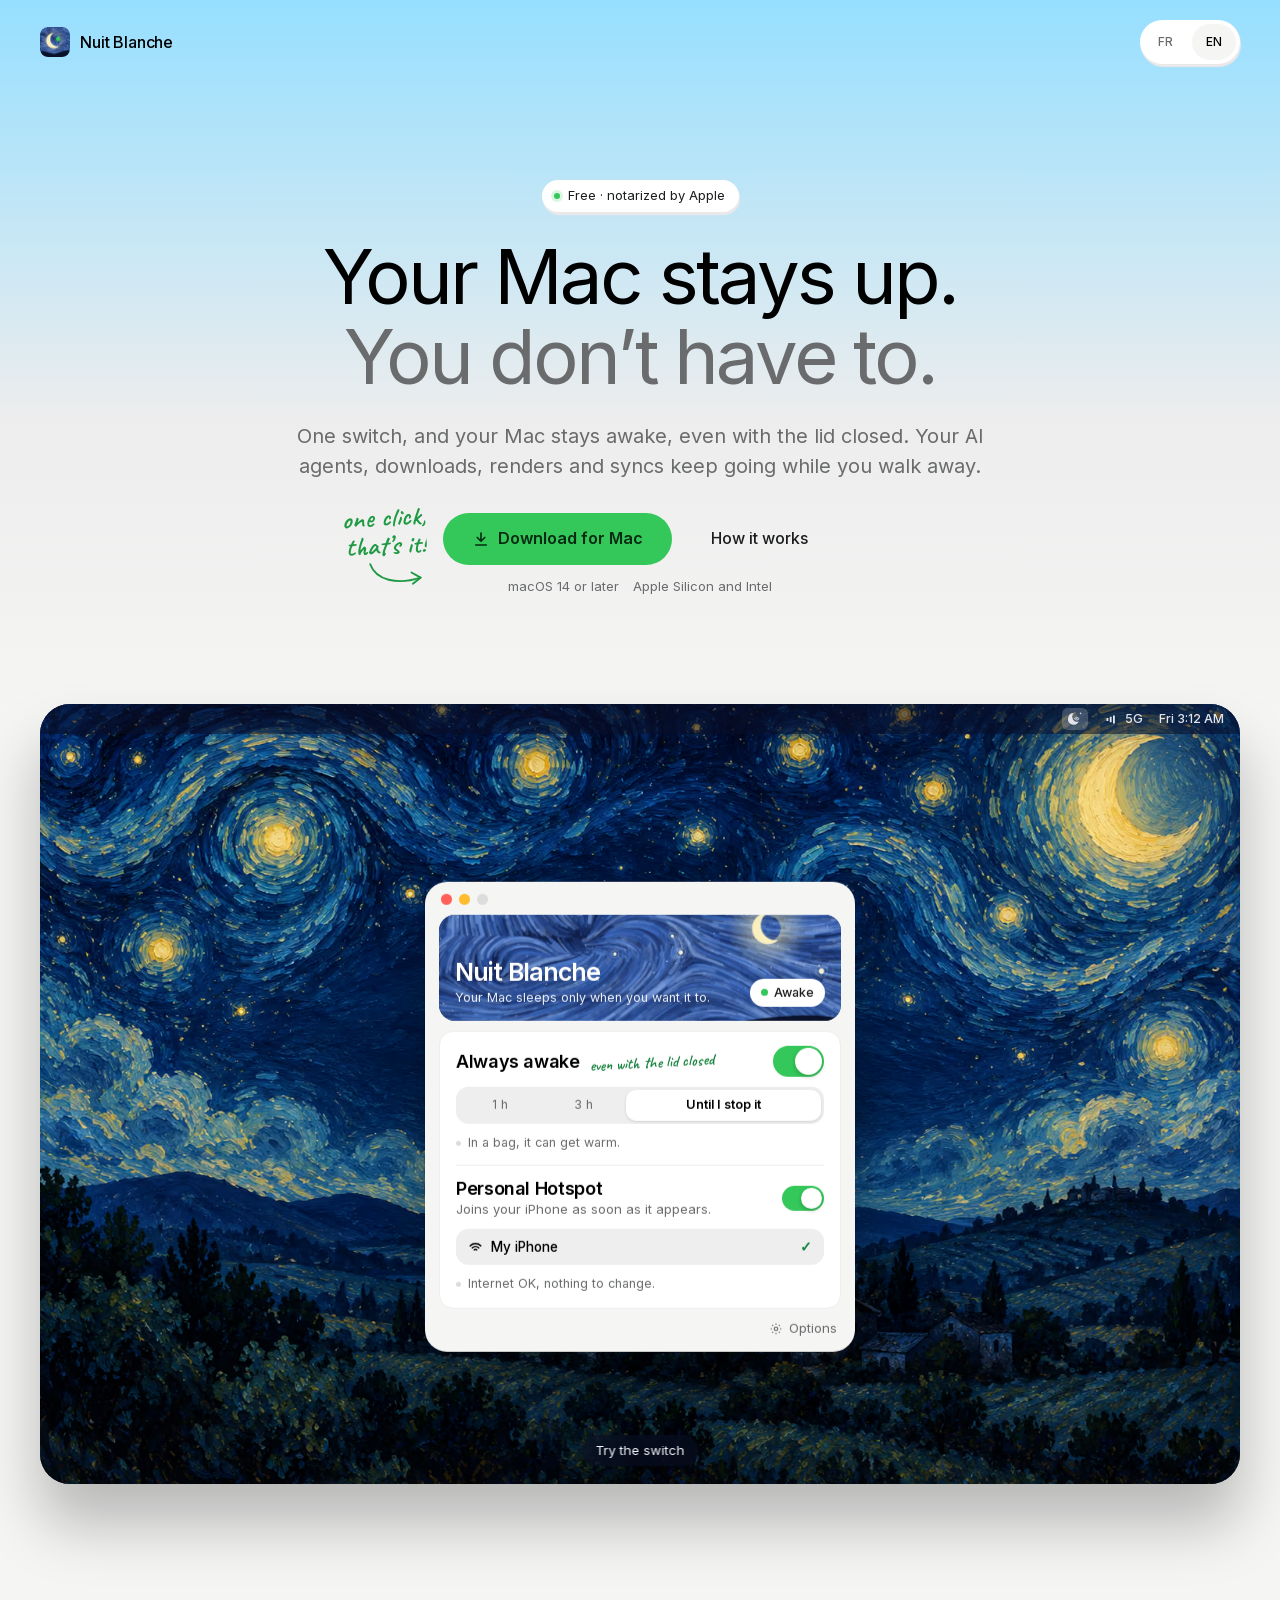
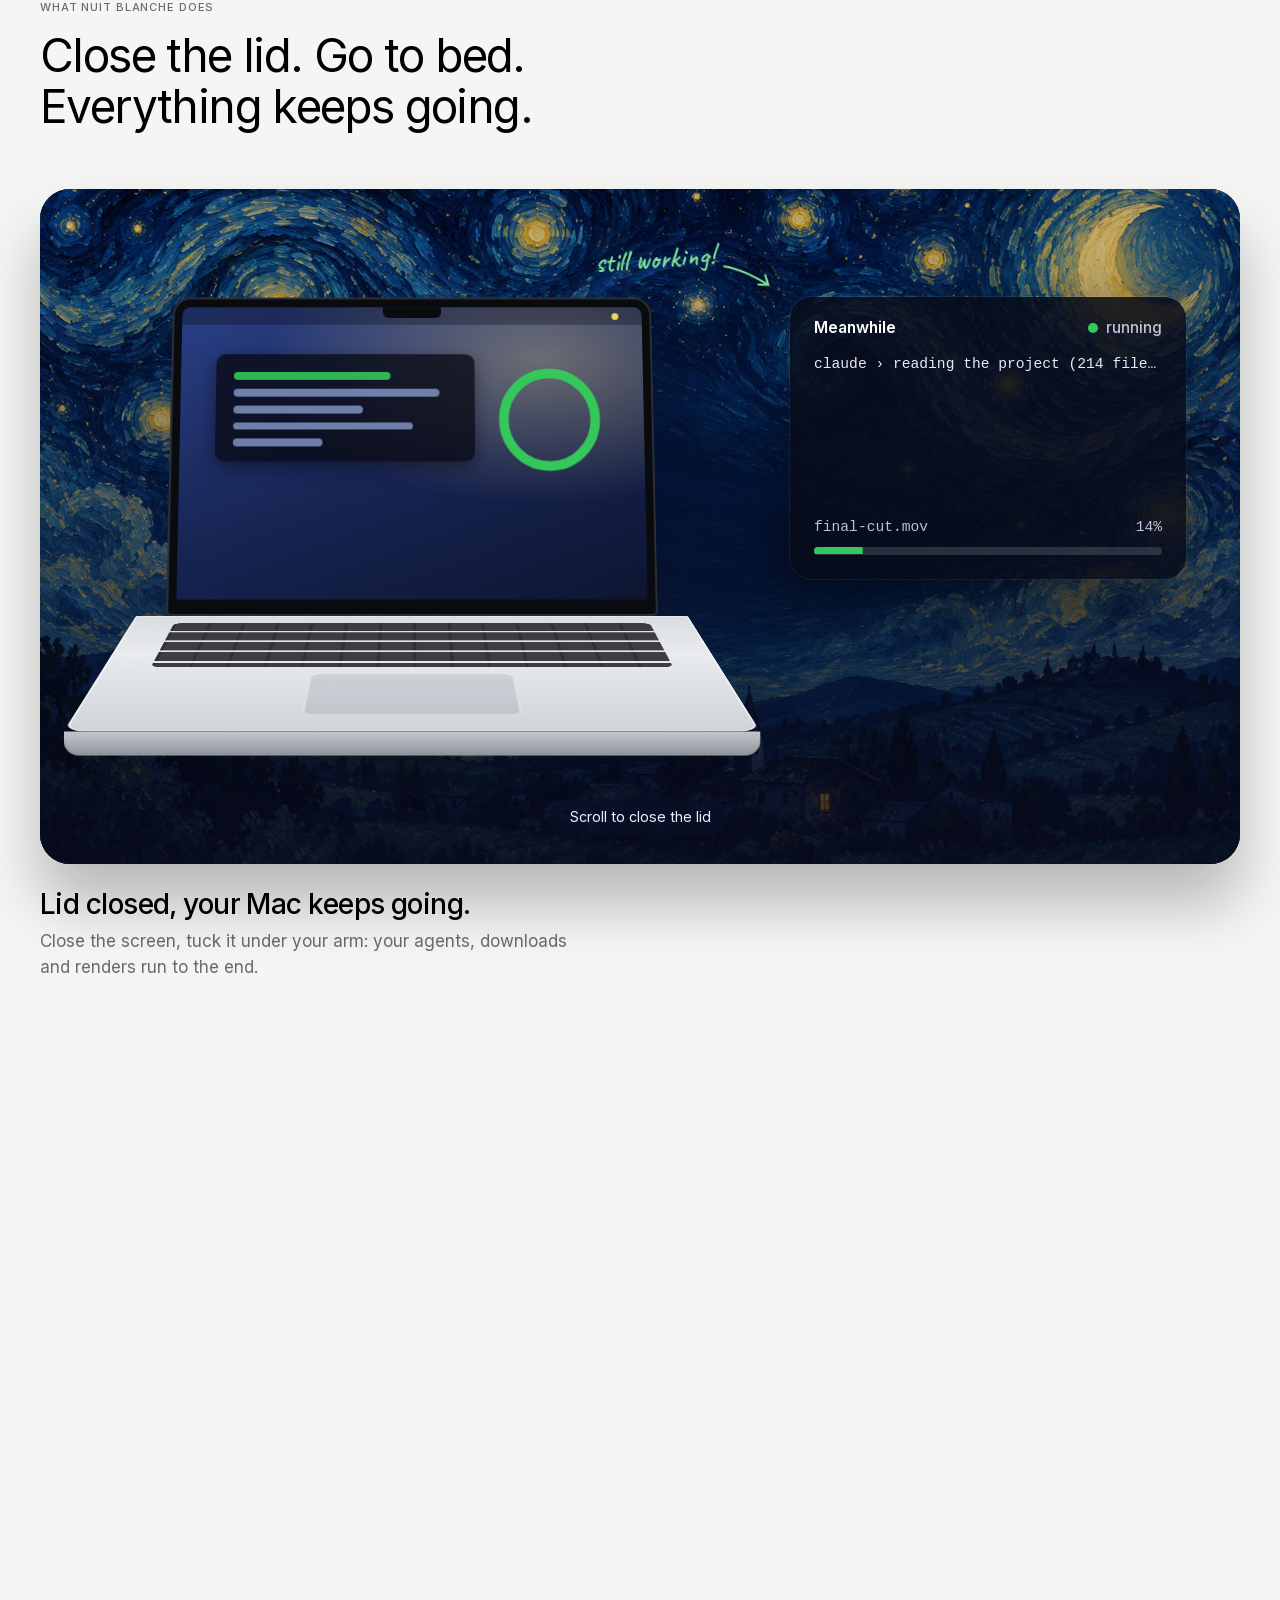
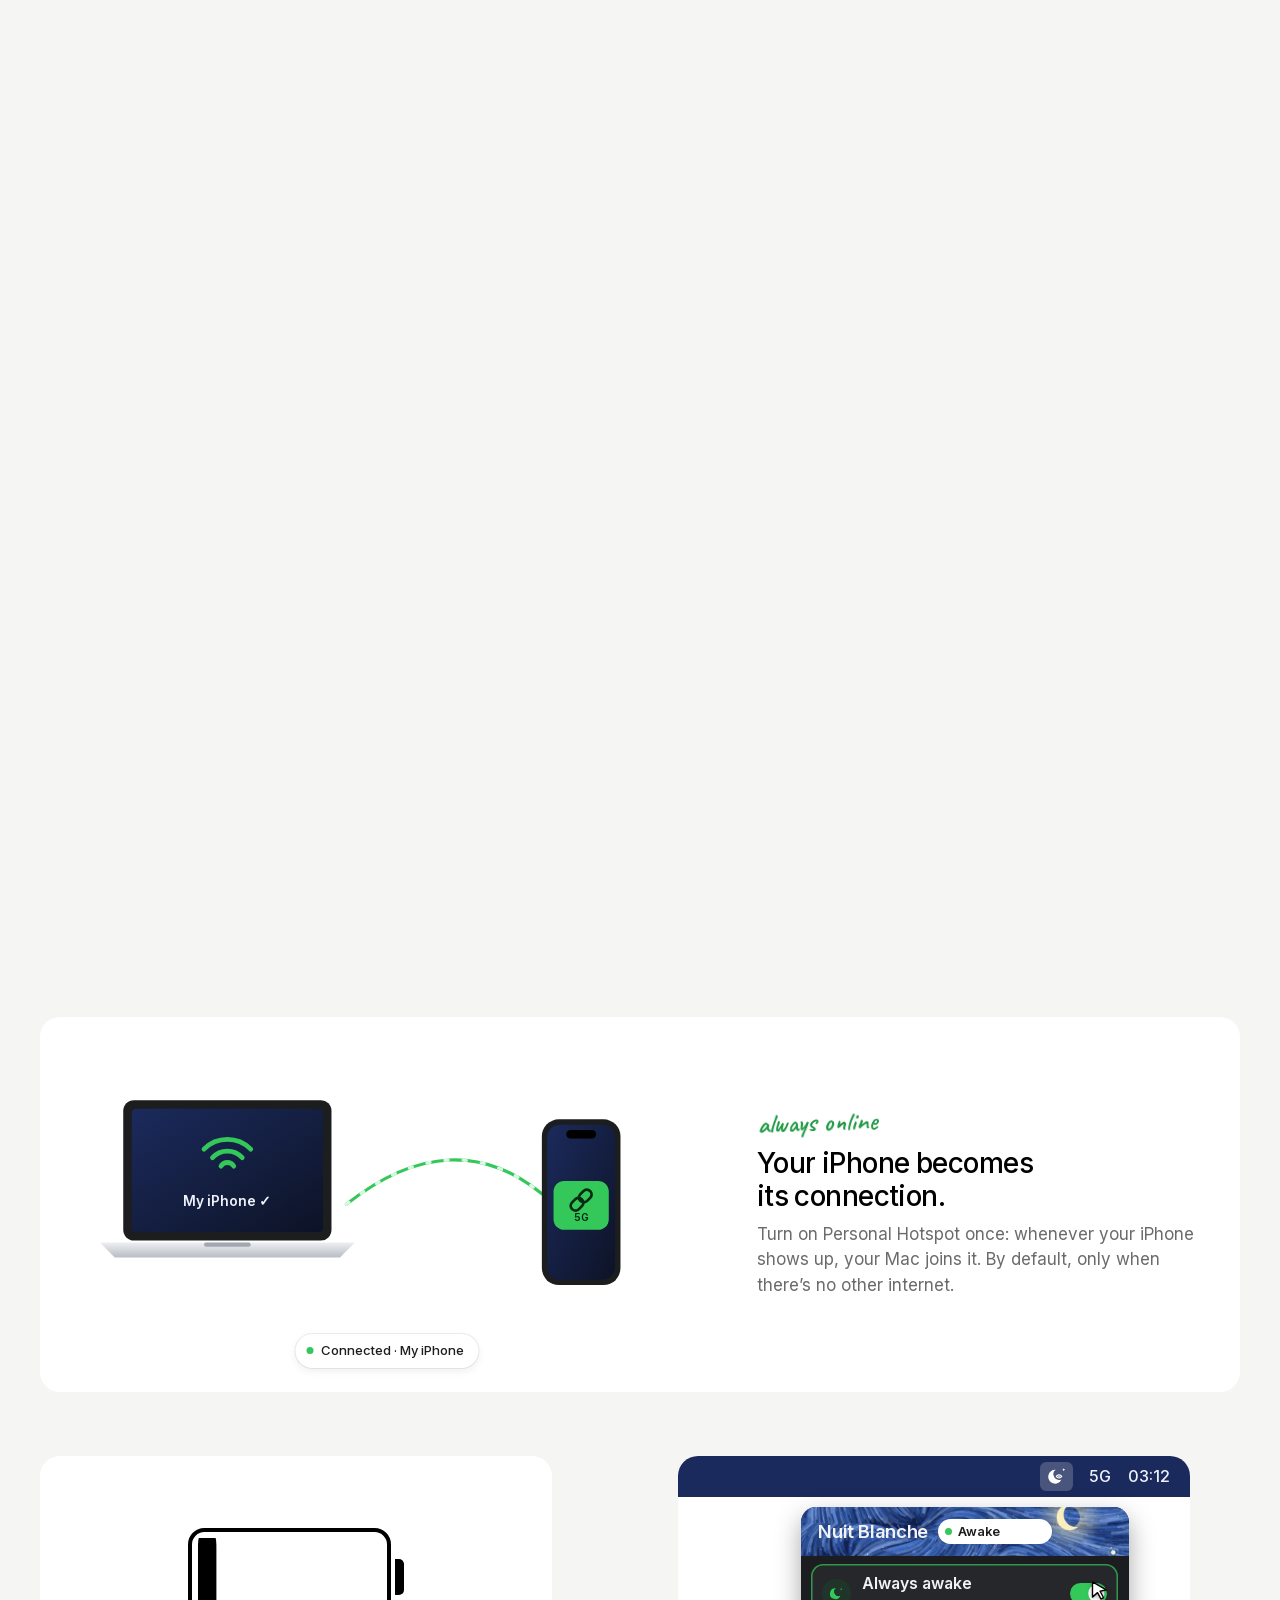
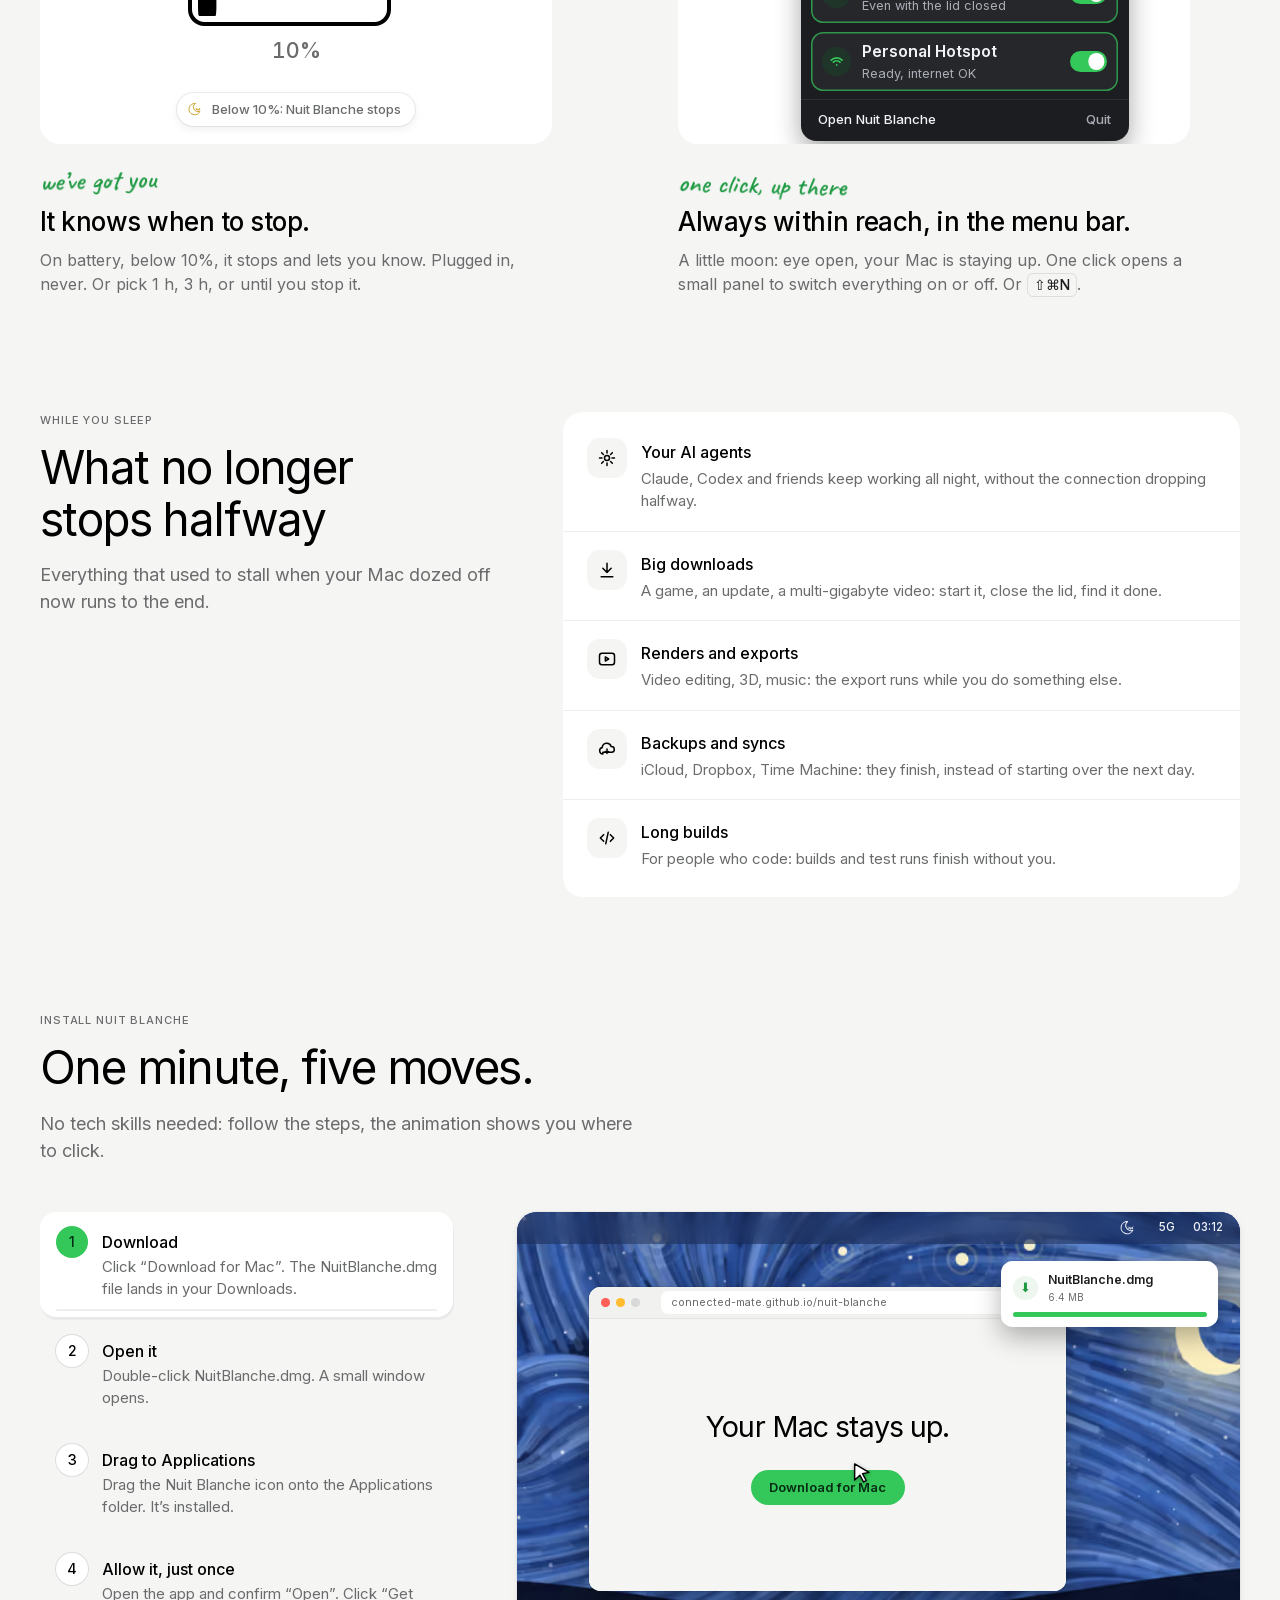
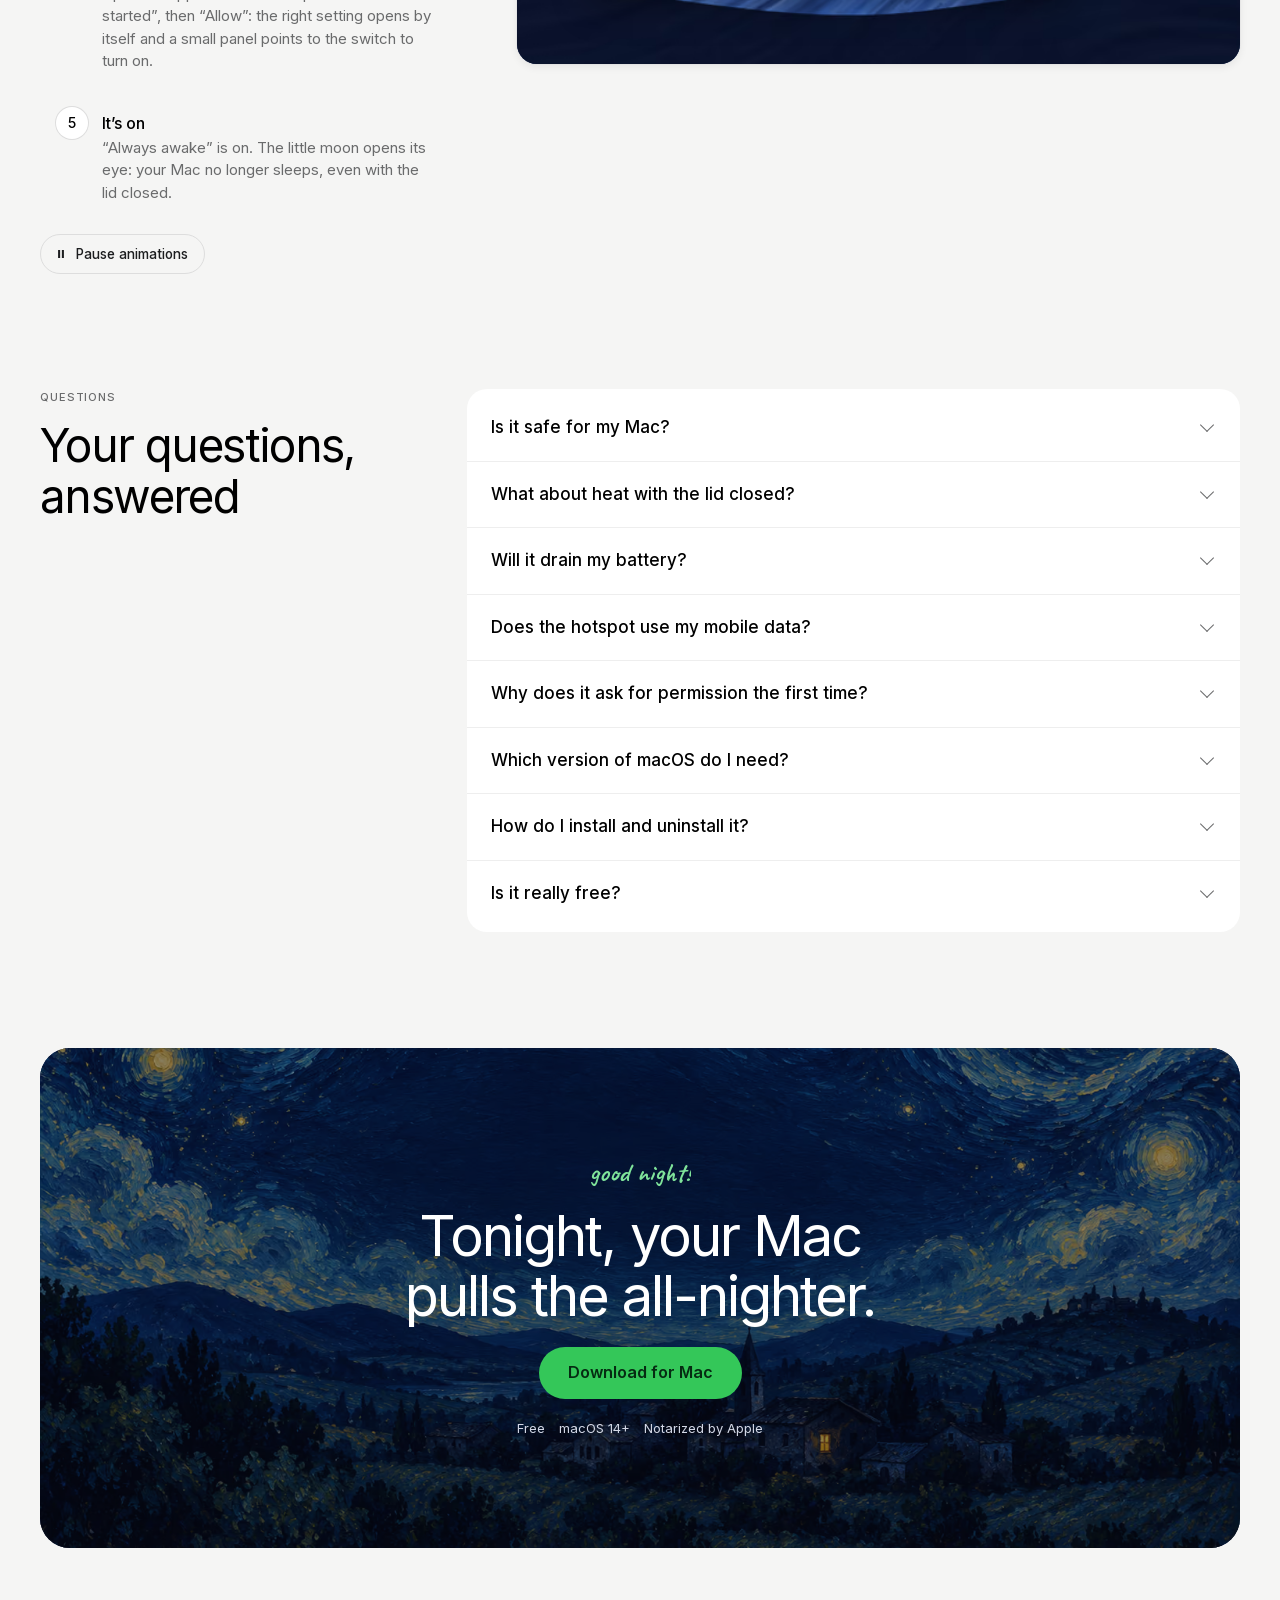
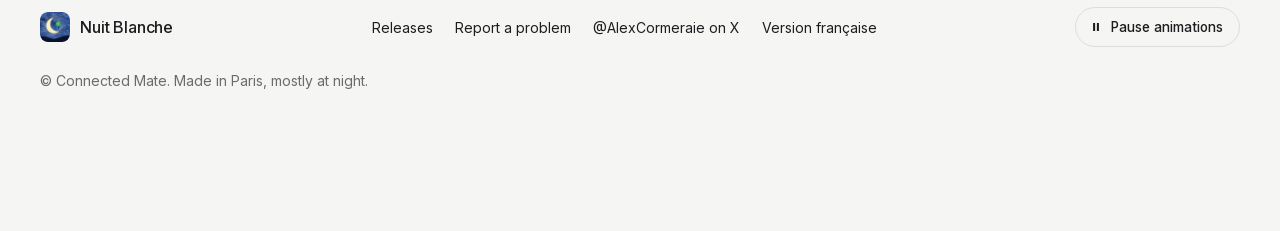
==== docs/index.html @ c46a0898 "site: update from the app repository Co-Authored-By: Patrick Code <patrick-code@tgv-europe.sncf.fr>" ====
<!DOCTYPE html>
<html lang="fr" class="no-js">
<head>
<meta charset="utf-8">
<meta name="viewport" content="width=device-width, initial-scale=1, viewport-fit=cover">
<title>Nuit Blanche — ton Mac ne dort plus, même capot fermé</title>
<meta name="description" content="Nuit Blanche garde ton Mac éveillé d'un seul bouton, même capot fermé. Tes agents IA, téléchargements, rendus et synchros continuent. Et il reste en ligne sur le partage de connexion de ton iPhone. Gratuit, pour Mac.">
<meta name="theme-color" content="#cfeefc" media="(prefers-color-scheme: light)">
<meta name="theme-color" content="#1b2b5e" media="(prefers-color-scheme: dark)">
<meta name="color-scheme" content="light dark">

<link rel="canonical" href="https://connected-mate.github.io/nuit-blanche/">
<link rel="alternate" hreflang="fr" href="https://connected-mate.github.io/nuit-blanche/">
<link rel="alternate" hreflang="en" href="https://connected-mate.github.io/nuit-blanche/en/">
<link rel="alternate" hreflang="x-default" href="https://connected-mate.github.io/nuit-blanche/">
<link rel="icon" href="assets/favicon-32.png" sizes="32x32" type="image/png">
<link rel="icon" href="assets/icon-192.png" sizes="192x192" type="image/png">
<link rel="apple-touch-icon" href="assets/apple-touch-icon.png">
<link rel="manifest" href="site.webmanifest">

<meta property="og:type" content="website">
<meta property="og:site_name" content="Nuit Blanche">
<meta property="og:locale" content="fr_FR">
<meta property="og:locale:alternate" content="en_US">
<meta property="og:url" content="https://connected-mate.github.io/nuit-blanche/">
<meta property="og:title" content="Nuit Blanche — ton Mac ne dort plus, même capot fermé">
<meta property="og:description" content="Un seul bouton : ton Mac reste éveillé et en ligne. Ferme le capot, va dormir, tout continue. Gratuit, pour Mac.">
<meta property="og:image" content="https://connected-mate.github.io/nuit-blanche/assets/og.jpg">
<meta property="og:image:width" content="1200">
<meta property="og:image:height" content="630">
<meta property="og:image:alt" content="Un ciel étoilé peint, et la phrase « Ton Mac ne dort plus. Toi, si. »">
<meta name="twitter:card" content="summary_large_image">
<meta name="twitter:title" content="Nuit Blanche — ton Mac ne dort plus, même capot fermé">
<meta name="twitter:description" content="Un seul bouton : ton Mac reste éveillé et en ligne. Ferme le capot, tout continue. Gratuit, pour Mac.">
<meta name="twitter:image" content="https://connected-mate.github.io/nuit-blanche/assets/og.jpg">

<link rel="preload" href="assets/fonts/inter-latin.woff2" as="font" type="font/woff2" crossorigin>
<link rel="stylesheet" href="style.css">
<script>
document.documentElement.classList.replace('no-js', 'js');
/* Première visite depuis une machine qui n'est pas en français : on propose l'anglais.
   Un choix explicite est mémorisé et l'emporte toujours ensuite. */
try {
  var nbLang = localStorage.getItem('nuitblanche-lang');
  if (!nbLang && !/^fr/i.test(navigator.language || '')) {
    localStorage.setItem('nuitblanche-lang', 'en');
    nbLang = 'en';
  }
  if (nbLang === 'en') location.replace('en/' + location.hash);
} catch (e) {}
</script>
<script type="application/ld+json">
{
  "@context": "https://schema.org",
  "@type": "SoftwareApplication",
  "name": "Nuit Blanche",
  "applicationCategory": "UtilitiesApplication",
  "operatingSystem": "macOS 14 ou plus récent",
  "description": "Garde ton Mac éveillé d'un seul bouton, même capot fermé, et connecté au partage de connexion de ton iPhone.",
  "url": "https://connected-mate.github.io/nuit-blanche/",
  "downloadUrl": "https://github.com/Connected-Mate/nuit-blanche/releases/latest/download/NuitBlanche.dmg",
  "image": "https://connected-mate.github.io/nuit-blanche/assets/og.jpg",
  "inLanguage": ["fr", "en"],
  "isAccessibleForFree": true,
  "offers": { "@type": "Offer", "price": "0", "priceCurrency": "EUR" },
  "publisher": { "@type": "Organization", "name": "Connected Mate" }
}
</script>
</head>
<body>

<a class="skip" href="#contenu">Aller au contenu</a>
<div class="dawn" aria-hidden="true"></div>

<header class="wrap top">
  <a class="mark" href="./" aria-label="Nuit Blanche, accueil">
    <img src="assets/icon-64.png" alt="" width="30" height="30">
    <span>Nuit Blanche</span>
  </a>
  <p class="langs">
    <span aria-current="true">FR</span>
    <a href="en/" data-lang="en" hreflang="en" lang="en" aria-label="English version">EN</a>
  </p>
</header>

<main id="contenu">

<!-- ————————————————————————————— hero -->
<section class="wrap hero" aria-labelledby="titre">
  <p class="badge">Gratuit · notarisée par Apple</p>

  <h1 class="display" id="titre">Ton Mac ne dort plus. <span>Toi, si.</span></h1>

  <p class="lede">Un seul bouton, et ton Mac reste éveillé, même capot fermé. Tes agents IA, tes téléchargements, tes rendus et tes synchros continuent pendant que tu t'en vas.</p>

  <div class="cta__wrap">
    <div class="cta">
      <a class="btn btn--go btn--lg" data-download href="https://github.com/Connected-Mate/nuit-blanche/releases/latest/download/NuitBlanche.dmg">
        <svg viewBox="0 0 24 24" width="18" height="18" fill="none" stroke="currentColor" stroke-width="2.2" stroke-linecap="round" stroke-linejoin="round" aria-hidden="true"><path d="M12 4v11M7 10l5 5 5-5M5 20h14"/></svg>
        <span data-download-label>Télécharger pour Mac</span>
      </a>
      <a class="btn btn--ghost btn--lg" href="#fonctions">Comment ça marche</a>
      <span class="note note--hero" aria-hidden="true">
        un clic,<br>c'est tout&nbsp;!
        <svg viewBox="0 0 80 40" width="64" height="32" fill="none" stroke="currentColor" stroke-width="2.4" stroke-linecap="round" stroke-linejoin="round"><path d="M8 4C14 24 40 32 70 24"/><path d="M59 17l11 7-10 7"/></svg>
      </span>
    </div>
    <p class="fine">
      <span>macOS 14 ou plus récent</span>
      <span>Apple Silicon et Intel</span>
    </p>
    <p class="fine" data-download-note hidden></p>
  </div>

  <!-- maquette de l'app sur un ciel étoilé peint -->
  <div class="stage" id="demo">
    <div class="sky">
      <div class="sky__drift">
        <picture>
          <source type="image/avif" srcset="assets/sky-800.avif 800w, assets/sky-1536.avif 1536w" sizes="(max-width: 1260px) 100vw, 1200px">
          <img src="assets/sky-1536.jpg" srcset="assets/sky-800.jpg 800w, assets/sky-1536.jpg 1536w" sizes="(max-width: 1260px) 100vw, 1200px" width="1536" height="1024" alt="Un ciel de nuit peint, aux étoiles tourbillonnantes, au-dessus d'un village endormi." fetchpriority="high" decoding="async">
        </picture>
        <span class="tw" style="--x:19.5%;--y:17.6%;--d:-0.0s;--s:1.0"></span>
        <span class="tw" style="--x:10.1%;--y:31.3%;--d:-1.7s;--s:1.25"></span>
        <span class="tw" style="--x:41.1%;--y:8%;--d:-3.4s;--s:1.5"></span>
        <span class="tw" style="--x:63.2%;--y:6.3%;--d:-5.1s;--s:1.0"></span>
        <span class="tw" style="--x:74.4%;--y:11.5%;--d:-0.5s;--s:1.25"></span>
        <span class="tw" style="--x:54.9%;--y:17.3%;--d:-2.2s;--s:1.5"></span>
        <span class="tw" style="--x:80.6%;--y:26.9%;--d:-3.9s;--s:1.0"></span>
        <span class="tw" style="--x:93.8%;--y:43.2%;--d:-5.6s;--s:1.25"></span>
        <span class="tw" style="--x:30.9%;--y:24.2%;--d:-1.0s;--s:1.5"></span>
        <span class="tw" style="--x:72.1%;--y:37.4%;--d:-2.7s;--s:1.0"></span>
        <span class="tw" style="--x:16.8%;--y:38.9%;--d:-4.4s;--s:1.25"></span>
        <span class="tw" style="--x:2.6%;--y:7%;--d:-6.1s;--s:1.5"></span>
        <span class="sky__moon"></span>
      </div>
    </div>

    <div class="menubar" aria-hidden="true">
      <span class="menubar__item menubar__moon"><svg class="moon" viewBox="0 0 24 24" width="16" height="16" fill="none" stroke-linecap="round" stroke-linejoin="round"><g class="m-on"><path d="M10.64 3.52A8.5 8.5 0 1 0 17.78 15.42A7 7 0 0 1 10.64 3.52Z" fill="currentColor"/><path d="M11.4 11.6c.9-1.3 2.1-1.9 3.4-1.9s2.5.6 3.4 1.9c-.9 1.3-2.1 1.9-3.4 1.9s-2.5-.6-3.4-1.9Z" stroke="currentColor" stroke-width="1.3"/><circle cx="14.8" cy="11.6" r=".95" fill="currentColor"/><path d="M20.6 1.6l.55 1.3 1.3.55-1.3.55-.55 1.3-.55-1.3-1.3-.55 1.3-.55Z" fill="currentColor"/></g><g class="m-off"><path d="M10.64 3.52A8.5 8.5 0 1 0 17.78 15.42A7 7 0 0 1 10.64 3.52Z" stroke="currentColor" stroke-width="1.4"/><path d="M11.6 11c.9 1.1 2 1.6 3.2 1.6s2.3-.5 3.2-1.6M12.6 12.4l-.5 1.1M14.8 12.8v1.2M17 12.4l.5 1.1" stroke="currentColor" stroke-width="1.3"/></g></svg></span>
      <span class="menubar__item">
        <svg viewBox="0 0 24 24" width="15" height="15" fill="currentColor"><path d="M4 9.5h3v5H4zM9.2 7.5h3v9h-3zM14.4 5.5h3v13h-3z"/></svg>
        5G
      </span>
      <span class="menubar__item menubar__clock">ven. 03:12</span>
    </div>

    <div class="window" role="group" aria-label="Aperçu de la fenêtre Nuit Blanche">
      <div class="window__bar" aria-hidden="true"><i></i><i></i><i></i></div>
      <div class="app-head">
        <picture aria-hidden="true"><source type="image/avif" srcset="assets/banner.avif"><img src="assets/banner.jpg" alt="" width="880" height="373" decoding="async"></picture>
        <p class="app-head__title">Nuit Blanche</p>
        <p class="app-head__sub">Ton Mac ne dort que si tu le veux.</p>
        <p class="app-head__pill" data-pill-on="Éveillé" data-pill-off="Veille normale">Éveillé</p>
      </div>
      <div class="app-card">
        <div class="power">
          <div class="power__text">
            <p class="power__name">Toujours éveillé <span class="power__note" aria-hidden="true">même capot fermé</span></p>
            <p class="power__state sr-only" data-state-on="Ton Mac reste éveillé." data-state-off="Ton Mac s'endort normalement." aria-live="polite">Ton Mac reste éveillé.</p>
          </div>
          <button class="switch" type="button" role="switch" aria-checked="true" aria-label="Toujours éveillé, démonstration" disabled data-power></button>
        </div>
        <p class="seg" aria-hidden="true"><span>1 h</span><span>3 h</span><span class="is-on">Jusqu'à ce que je l'arrête</span></p>
        <p class="hint" aria-hidden="true">Dans un sac, il peut chauffer.</p>
        <div class="app-sep"></div>
        <div class="power">
          <div class="power__text">
            <p class="power__name">Partage de connexion</p>
            <p class="power__state">Rejoint ton iPhone dès qu'il apparaît.</p>
          </div>
          <span class="switch switch--sm" data-on="true" aria-hidden="true"></span><span class="sr-only" data-mini-label>activé</span>
        </div>
        <p class="netpick" aria-hidden="true"><svg viewBox="0 0 24 24" width="15" height="15" fill="none" stroke="currentColor" stroke-width="2.4" stroke-linecap="round"><path d="M3.5 9.5a12 12 0 0 1 17 0M6.8 12.8a7.4 7.4 0 0 1 10.4 0M10 16.1a2.8 2.8 0 0 1 4 0"/></svg>Mon iPhone<span class="netpick__ok">✓</span></p>
        <p class="hint" aria-hidden="true">Internet OK, on ne change rien.</p>
      </div>
      <p class="app-foot" aria-hidden="true"><svg viewBox="0 0 24 24" width="14" height="14" fill="none" stroke="currentColor" stroke-width="2"><circle cx="12" cy="12" r="3"/><path d="M12 2.8v2.4M12 18.8v2.4M2.8 12h2.4M18.8 12h2.4M5.5 5.5l1.7 1.7M16.8 16.8l1.7 1.7M5.5 18.5l1.7-1.7M16.8 7.2l1.7-1.7"/></svg>Options</p>
    </div>

    <p class="stage__hint" aria-hidden="true">Essaie l'interrupteur</p>
  </div>
</section>

<!-- ————————————————————————————— vidéo (s'affiche dès que le fichier existe) -->
<section class="wrap section video" id="video" aria-labelledby="video-titre" hidden data-video="assets/video/promo-fr.mp4">
  <p class="kicker">En 30 secondes</p>
  <h2 class="h2" id="video-titre">Voir Nuit Blanche en action.</h2>
  <div class="video__frame">
    <video controls playsinline preload="none" poster="assets/video/poster-fr.jpg" width="1920" height="1080">
      <source src="assets/video/promo-fr.mp4" type="video/mp4">
      <track kind="captions" src="assets/video/promo-fr.vtt" srclang="fr" label="Français" default>
    </video>
  </div>
</section>

<!-- ————————————————————————————— fonctions -->
<section class="wrap section" id="fonctions" aria-labelledby="fonctions-titre">
  <p class="kicker">Ce que fait Nuit Blanche</p>
  <h2 class="h2" id="fonctions-titre">Ferme le capot. Va dormir. Tout continue.</h2>

  <div class="lid" data-lid>
    <div class="lid__sticky">
      <div class="lid__stage" role="img" aria-label="Un MacBook dont l'écran se referme pendant que son travail continue : une liste de tâches avance et un téléchargement progresse.">
        <picture class="lid__sky" aria-hidden="true"><source type="image/avif" srcset="assets/sky-800.avif 800w, assets/sky-1536.avif 1536w" sizes="(max-width: 1260px) 100vw, 1200px"><img src="assets/sky-1536.jpg" alt="" width="1536" height="1024" loading="lazy" decoding="async"></picture>
        <div class="mbp" aria-hidden="true">
          <div class="mbp__halo"></div>
          <div class="mbp__shadow"></div>
          <div class="mbp__rig">
            <div class="mbp__base">
              <div class="mbp__deck"><span class="mbp__keys"></span><span class="mbp__pad"></span></div>
              <div class="mbp__front"></div>
              <div class="mbp__leak"></div>
            </div>
            <div class="mbp__lid">
              <div class="mbp__screen">
                <span class="mbp__notch"></span>
                <div class="mbp__display">
                  <span class="mbp__menubar"><span class="mbp__dot"></span></span>
                  <span class="mbp__win"><i></i><i></i><i></i><i></i><i></i></span>
                  <span class="mbp__ring"><svg viewBox="0 0 36 36"><circle cx="18" cy="18" r="15.5" pathLength="100"/><circle class="mbp__ring-on" cx="18" cy="18" r="15.5" pathLength="100"/></svg></span>
                </div>
              </div>
              <div class="mbp__back"><span class="mbp__logo"><svg viewBox="0 0 24 24" width="24" height="24" aria-hidden="true"><path d="M10.64 3.52A8.5 8.5 0 1 0 17.78 15.42A7 7 0 0 1 10.64 3.52Z" fill="currentColor"/></svg></span></div>
            </div>
          </div>
        </div>
        <div class="term" aria-hidden="true">
          <p class="term__head"><span>Pendant ce temps</span><span class="term__live"><i></i>en cours</span></p>
          <ol class="term__lines">
              <li style="--i:0">claude › lit le projet (214 fichiers)</li>
              <li style="--i:1">claude › écrit les tests</li>
              <li style="--i:2">claude › 42/42 tests verts ✓</li>
              <li style="--i:3">↓ montage-final.mov</li>
              <li style="--i:4">☁ iCloud · 1 284 photos envoyées</li>
              <li style="--i:5">claude › ouvre la pull request ✓</li>
          </ol>
          <p class="term__dl"><span>montage-final.mov</span><span class="term__pct"></span></p>
          <span class="term__bar"><i></i></span>
        </div>
        <p class="note lid__note lid__note--term" aria-hidden="true">il bosse encore !<svg viewBox="0 0 70 40" width="58" height="34" fill="none" stroke="currentColor" stroke-width="2.4" stroke-linecap="round" stroke-linejoin="round"><path d="M4 8c18 4 34 14 52 26"/><path d="M44 33l12 1-3-12"/></svg></p>
        <p class="note lid__note lid__note--moon" aria-hidden="true">la lune veille</p>
        <p class="lid__hint" aria-hidden="true">Fais défiler pour fermer le capot</p>
      </div>
      <div class="lid__copy">
        <h3>Capot fermé, ton Mac continue.</h3>
        <p>Rabats l'écran, glisse-le sous ton bras : tes agents, téléchargements et rendus vont jusqu'au bout.</p>
      </div>
    </div>
  </div>

  <div class="hsx">
    <div class="hsx__art" aria-hidden="true">
      <svg class="hsx__svg" viewBox="0 0 600 300">
        <defs>
          <linearGradient id="alu" x1="0" y1="0" x2="0" y2="1"><stop offset="0" stop-color="#eceef1"/><stop offset="1" stop-color="#b9bdc4"/></linearGradient>
          <linearGradient id="scr" x1="0" y1="0" x2="1" y2="1"><stop offset="0" stop-color="#1b2a5c"/><stop offset="1" stop-color="#0d1326"/></linearGradient>
        </defs>
        <g class="hsx__waves hsx__waves--mac"><circle cx="150" cy="128" r="40"/><circle cx="150" cy="128" r="40"/><circle cx="150" cy="128" r="40"/></g>
        <g class="hsx__waves hsx__waves--phone"><circle cx="480" cy="150" r="30"/><circle cx="480" cy="150" r="30"/><circle cx="480" cy="150" r="30"/></g>
        <path class="hsx__link" pathLength="100" d="M262 150C330 96 392 96 446 140"/>
        <path class="hsx__flow" pathLength="100" d="M262 150C330 96 392 96 446 140"/>
        <g class="hsx__mac">
          <rect x="52" y="52" width="196" height="132" rx="10" fill="#1c1d1f"/>
          <rect x="60" y="60" width="180" height="116" rx="4" fill="url(#scr)"/>
          <path d="M30 186h240l-14 14H44z" fill="url(#alu)"/>
          <rect x="128" y="186" width="44" height="4" rx="2" fill="#a3a8b0"/>
          <g class="hsx__wifi" transform="translate(150 104)"><path d="M-22-6a31 31 0 0 1 44 0"/><path d="M-14 2a19 19 0 0 1 28 0"/><path d="M-6 10a7 7 0 0 1 12 0"/></g>
          <text class="hsx__label hsx__label--search" x="150" y="152" text-anchor="middle">Recherche…</text>
          <text class="hsx__label hsx__label--ok" x="150" y="152" text-anchor="middle">Mon iPhone ✓</text>
        </g>
        <g class="hsx__phone">
          <rect x="446" y="70" width="74" height="156" rx="16" fill="#1c1d1f"/>
          <rect x="451" y="75" width="64" height="146" rx="12" fill="url(#scr)"/>
          <rect x="469" y="80" width="28" height="8" rx="4" fill="#000"/>
          <rect class="hsx__tile" x="457" y="128" width="52" height="46" rx="10"/>
          <g transform="translate(483 146) rotate(-45)" class="hsx__chain"><rect x="-12" y="-4.5" width="13" height="9" rx="4.5"/><rect x="-1" y="-4.5" width="13" height="9" rx="4.5"/></g>
          <text class="hsx__tile-t" x="483" y="166" text-anchor="middle">5G</text>
        </g>
      </svg>
      <p class="chip hsx__chip"><span class="chip__dot"></span>Connecté · Mon iPhone</p>
    </div>
    <div class="hsx__copy">
      <p class="note" aria-hidden="true">toujours en ligne</p>
      <h3>Ton iPhone devient sa connexion.</h3>
      <p>Active le partage de connexion une fois : dès que ton iPhone apparaît, ton Mac le rejoint. Par défaut, seulement s'il n'a pas d'autre Internet.</p>
    </div>
  </div>

  <div class="feats feats--pair">
    <article class="feat">
      <div class="vig vig--bat" aria-hidden="true">
        <div class="bat"><div class="bat__body"><i class="bat__fill"></i></div><span class="bat__tip"></span><span class="bat__pct"></span></div>
        <p class="chip vig__chip"><span class="chip__moon"><svg class="moon" viewBox="0 0 24 24" width="16" height="16" fill="none" stroke-linecap="round" stroke-linejoin="round"><g class="m-on"><path d="M10.64 3.52A8.5 8.5 0 1 0 17.78 15.42A7 7 0 0 1 10.64 3.52Z" fill="currentColor"/><path d="M11.4 11.6c.9-1.3 2.1-1.9 3.4-1.9s2.5.6 3.4 1.9c-.9 1.3-2.1 1.9-3.4 1.9s-2.5-.6-3.4-1.9Z" stroke="currentColor" stroke-width="1.3"/><circle cx="14.8" cy="11.6" r=".95" fill="currentColor"/><path d="M20.6 1.6l.55 1.3 1.3.55-1.3.55-.55 1.3-.55-1.3-1.3-.55 1.3-.55Z" fill="currentColor"/></g><g class="m-off"><path d="M10.64 3.52A8.5 8.5 0 1 0 17.78 15.42A7 7 0 0 1 10.64 3.52Z" stroke="currentColor" stroke-width="1.4"/><path d="M11.6 11c.9 1.1 2 1.6 3.2 1.6s2.3-.5 3.2-1.6M12.6 12.4l-.5 1.1M14.8 12.8v1.2M17 12.4l.5 1.1" stroke="currentColor" stroke-width="1.3"/></g></svg></span>Sous 10 % : Nuit Blanche s'arrête</p>
      </div>
      <p class="note" aria-hidden="true">on veille sur toi</p>
      <h3>Il sait s'arrêter tout seul.</h3>
      <p>Sur batterie, sous 10 %, il s'arrête et te prévient. Branché, jamais. Ou choisis 1 h, 3 h, ou jusqu'à ce que tu l'arrêtes.</p>
    </article>

    <article class="feat">
      <div class="vig vig--menu" aria-hidden="true">
        <div class="mbar"><span class="mbar__moon"><svg class="moon" viewBox="0 0 24 24" width="16" height="16" fill="none" stroke-linecap="round" stroke-linejoin="round"><g class="m-on"><path d="M10.64 3.52A8.5 8.5 0 1 0 17.78 15.42A7 7 0 0 1 10.64 3.52Z" fill="currentColor"/><path d="M11.4 11.6c.9-1.3 2.1-1.9 3.4-1.9s2.5.6 3.4 1.9c-.9 1.3-2.1 1.9-3.4 1.9s-2.5-.6-3.4-1.9Z" stroke="currentColor" stroke-width="1.3"/><circle cx="14.8" cy="11.6" r=".95" fill="currentColor"/><path d="M20.6 1.6l.55 1.3 1.3.55-1.3.55-.55 1.3-.55-1.3-1.3-.55 1.3-.55Z" fill="currentColor"/></g><g class="m-off"><path d="M10.64 3.52A8.5 8.5 0 1 0 17.78 15.42A7 7 0 0 1 10.64 3.52Z" stroke="currentColor" stroke-width="1.4"/><path d="M11.6 11c.9 1.1 2 1.6 3.2 1.6s2.3-.5 3.2-1.6M12.6 12.4l-.5 1.1M14.8 12.8v1.2M17 12.4l.5 1.1" stroke="currentColor" stroke-width="1.3"/></g></svg></span><span class="mbar__i">5G</span><span class="mbar__i">03:12</span></div>
        <div class="mpanel">
          <div class="mpanel__head"><span class="mpanel__title">Nuit Blanche</span><span class="mpanel__chip"><i></i><b class="mp-on">Éveillé</b><b class="mp-off">Veille normale</b></span></div>
          <div class="mpanel__row mpanel__row--aw"><span class="mpanel__ico"><svg viewBox="0 0 24 24" width="14" height="14"><path d="M10.64 3.52A8.5 8.5 0 1 0 17.78 15.42A7 7 0 0 1 10.64 3.52Z" fill="currentColor"/><path d="M19 3.2l.5 1.2 1.2.5-1.2.5-.5 1.2-.5-1.2-1.2-.5 1.2-.5Z" fill="currentColor"/></svg></span><span class="mpanel__txt"><b>Toujours éveillé</b><small><span class="mp-on">Même capot fermé</span><span class="mp-off">Veille normale</span></small></span><span class="mpanel__sw"></span></div>
          <div class="mpanel__row mpanel__row--hs is-on"><span class="mpanel__ico"><svg viewBox="0 0 24 24" width="14" height="14" fill="none" stroke="currentColor" stroke-width="2.6" stroke-linecap="round"><path d="M3.5 9.5a12 12 0 0 1 17 0M6.8 12.8a7.4 7.4 0 0 1 10.4 0"/><circle cx="12" cy="17" r="1.4" fill="currentColor" stroke="none"/></svg></span><span class="mpanel__txt"><b>Partage de connexion</b><small>Prêt, internet OK</small></span><span class="mpanel__sw"></span></div>
          <div class="mpanel__foot"><span>Ouvrir Nuit Blanche</span><span>Quitter</span></div>
        </div>
        <svg class="cur" viewBox="0 0 24 24" width="24" height="24"><path d="M5 3l14 8.2-6.3 1.4 3.6 6.6-2.6 1.4-3.6-6.6L5 18.6V3Z" fill="#fff" stroke="#000" stroke-width="1.4" stroke-linejoin="round"/></svg>
      </div>
      <p class="note" aria-hidden="true">un clic, là-haut</p>
      <h3>Toujours à portée, dans la barre des menus.</h3>
      <p>Une petite lune : l'œil ouvert, ton Mac veille. Un clic ouvre un petit panneau pour tout allumer ou éteindre. Ou <kbd>⇧⌘N</kbd>.</p>
    </article>
  </div>
</section>

<!-- ————————————————————————————— ce qui continue -->
<section class="wrap section" aria-labelledby="jobs-titre">
  <div class="jobs">
    <div>
      <p class="kicker">Pendant que tu dors</p>
      <h2 class="h2" id="jobs-titre">Ce qui ne s'arrête plus en route</h2>
      <p class="intro">Tout ce qui s'interrompait quand ton Mac s'endormait va maintenant jusqu'au bout.</p>
    </div>
    <ul class="jobs__list">
      <li>
        <span class="jobs__ico" aria-hidden="true"><svg viewBox="0 0 24 24" width="20" height="20" fill="none" stroke="currentColor" stroke-width="1.8" stroke-linecap="round" stroke-linejoin="round"><path d="M12 3v3M12 18v3M3 12h3M18 12h3M5.6 5.6l2.1 2.1M16.3 16.3l2.1 2.1M5.6 18.4l2.1-2.1M16.3 7.7l2.1-2.1"/><circle cx="12" cy="12" r="3"/></svg></span>
        <b>Tes agents IA</b>
        <span>Claude, Codex et les autres continuent leur tâche toute la nuit, sans que la connexion saute au milieu.</span>
      </li>
      <li>
        <span class="jobs__ico" aria-hidden="true"><svg viewBox="0 0 24 24" width="20" height="20" fill="none" stroke="currentColor" stroke-width="1.8" stroke-linecap="round" stroke-linejoin="round"><path d="M12 4v11M7 10l5 5 5-5M5 20h14"/></svg></span>
        <b>Les gros téléchargements</b>
        <span>Un jeu, une mise à jour, une vidéo de plusieurs gigas&nbsp;: lance, ferme, retrouve-le fini.</span>
      </li>
      <li>
        <span class="jobs__ico" aria-hidden="true"><svg viewBox="0 0 24 24" width="20" height="20" fill="none" stroke="currentColor" stroke-width="1.8" stroke-linecap="round" stroke-linejoin="round"><rect x="3" y="5" width="18" height="14" rx="3"/><path d="M10 9.5v5l4-2.5-4-2.5Z"/></svg></span>
        <b>Les rendus et exports</b>
        <span>Montage vidéo, 3D, musique&nbsp;: l'export tourne pendant que tu fais autre chose.</span>
      </li>
      <li>
        <span class="jobs__ico" aria-hidden="true"><svg viewBox="0 0 24 24" width="20" height="20" fill="none" stroke="currentColor" stroke-width="1.8" stroke-linecap="round" stroke-linejoin="round"><path d="M7 18a4 4 0 0 1-.7-7.9A5.5 5.5 0 0 1 17 9a3.5 3.5 0 0 1 .5 7H7Z"/><path d="M12 12v5M10 15l2 2 2-2"/></svg></span>
        <b>Les sauvegardes et synchros</b>
        <span>iCloud, Dropbox, Time Machine&nbsp;: elles vont au bout, au lieu de reprendre à zéro le lendemain.</span>
      </li>
      <li>
        <span class="jobs__ico" aria-hidden="true"><svg viewBox="0 0 24 24" width="20" height="20" fill="none" stroke="currentColor" stroke-width="1.8" stroke-linecap="round" stroke-linejoin="round"><path d="m8 8-4 4 4 4M16 8l4 4-4 4M13.5 5l-3 14"/></svg></span>
        <b>Les longues compilations</b>
        <span>Pour celles et ceux qui codent&nbsp;: la compilation et les tests se finissent sans toi.</span>
      </li>
    </ul>
  </div>
</section>

<!-- ————————————————————————————— installation -->
<section class="wrap section" id="installer" aria-labelledby="installer-titre">
  <p class="kicker">Installer Nuit Blanche</p>
  <h2 class="h2" id="installer-titre">Une minute, cinq gestes.</h2>
  <p class="intro">Pas besoin d'être doué en informatique : suis les étapes, l'animation te montre où cliquer.</p>
  <div class="wt" data-step="5">
    <div class="wt__side">
      <ol class="wt__steps">
        <li><button type="button" class="wt__step" data-go="1" aria-controls="wt-screen"><span class="wt__num">1</span><span class="wt__txt"><b>Télécharge</b><span>Clique sur « Télécharger pour Mac ». Le fichier NuitBlanche.dmg arrive dans tes Téléchargements.</span></span><span class="wt__prog" aria-hidden="true"><i></i></span></button></li>
        <li><button type="button" class="wt__step" data-go="2" aria-controls="wt-screen"><span class="wt__num">2</span><span class="wt__txt"><b>Ouvre-le</b><span>Double-clique sur NuitBlanche.dmg. Une petite fenêtre s'ouvre.</span></span><span class="wt__prog" aria-hidden="true"><i></i></span></button></li>
        <li><button type="button" class="wt__step" data-go="3" aria-controls="wt-screen"><span class="wt__num">3</span><span class="wt__txt"><b>Glisse dans Applications</b><span>Fais glisser l'icône de Nuit Blanche sur le dossier Applications. C'est installé.</span></span><span class="wt__prog" aria-hidden="true"><i></i></span></button></li>
        <li><button type="button" class="wt__step" data-go="4" aria-controls="wt-screen"><span class="wt__num">4</span><span class="wt__txt"><b>Autorise, une seule fois</b><span>Ouvre l'app et confirme « Ouvrir ». Clique « Commencer », puis « Autoriser » : le bon réglage s'ouvre tout seul et un petit panneau te montre l'interrupteur à activer.</span></span><span class="wt__prog" aria-hidden="true"><i></i></span></button></li>
        <li><button type="button" class="wt__step" data-go="5" aria-controls="wt-screen"><span class="wt__num">5</span><span class="wt__txt"><b>C'est allumé</b><span>« Toujours éveillé » est activé. La petite lune ouvre l'œil : ton Mac ne dort plus, même capot fermé.</span></span><span class="wt__prog" aria-hidden="true"><i></i></span></button></li>
      </ol>
      <button type="button" class="motion-btn" data-motion hidden aria-pressed="false" data-label-pause="Mettre les animations en pause" data-label-play="Relancer les animations"><svg viewBox="0 0 24 24" width="14" height="14" fill="currentColor" aria-hidden="true"><path class="i-pause" d="M7 5h3.5v14H7zM13.5 5H17v14h-3.5z"/><path class="i-play" d="M8 5.5v13l10.5-6.5z"/></svg><span>Mettre les animations en pause</span></button>
    </div>
    <div class="wt__screen" id="wt-screen" aria-hidden="true">
      <picture class="wt__wall"><source type="image/avif" srcset="assets/banner.avif"><img src="assets/banner.jpg" alt="" width="880" height="373" loading="lazy" decoding="async"></picture>
      <div class="wt__mbar"><span class="wt__mbar-moon"><svg class="moon" viewBox="0 0 24 24" width="16" height="16" fill="none" stroke-linecap="round" stroke-linejoin="round"><g class="m-on"><path d="M10.64 3.52A8.5 8.5 0 1 0 17.78 15.42A7 7 0 0 1 10.64 3.52Z" fill="currentColor"/><path d="M11.4 11.6c.9-1.3 2.1-1.9 3.4-1.9s2.5.6 3.4 1.9c-.9 1.3-2.1 1.9-3.4 1.9s-2.5-.6-3.4-1.9Z" stroke="currentColor" stroke-width="1.3"/><circle cx="14.8" cy="11.6" r=".95" fill="currentColor"/><path d="M20.6 1.6l.55 1.3 1.3.55-1.3.55-.55 1.3-.55-1.3-1.3-.55 1.3-.55Z" fill="currentColor"/></g><g class="m-off"><path d="M10.64 3.52A8.5 8.5 0 1 0 17.78 15.42A7 7 0 0 1 10.64 3.52Z" stroke="currentColor" stroke-width="1.4"/><path d="M11.6 11c.9 1.1 2 1.6 3.2 1.6s2.3-.5 3.2-1.6M12.6 12.4l-.5 1.1M14.8 12.8v1.2M17 12.4l.5 1.1" stroke="currentColor" stroke-width="1.3"/></g></svg></span><span>5G</span><span>03:12</span></div>

      <div class="scene scene--1" data-scene="1">
        <div class="win win--browser">
          <div class="win__bar"><i></i><i></i><i></i><span class="win__url">connected-mate.github.io/nuit-blanche</span></div>
          <div class="win__body"><p class="s1__h">Ton Mac ne dort plus.</p><span class="s1__btn">Télécharger pour Mac</span></div>
        </div>
        <div class="dlchip"><span class="dlchip__ico">⬇</span><span class="dlchip__txt">NuitBlanche.dmg<small>6,4 Mo</small></span><span class="bar"><i></i></span></div>
        <svg class="cur" viewBox="0 0 24 24" width="24" height="24"><path d="M5 3l14 8.2-6.3 1.4 3.6 6.6-2.6 1.4-3.6-6.6L5 18.6V3Z" fill="#fff" stroke="#000" stroke-width="1.4" stroke-linejoin="round"/></svg>
      </div>

      <div class="scene scene--2" data-scene="2">
        <div class="win win--finder">
          <div class="win__bar"><i></i><i></i><i></i><span class="win__title">Téléchargements</span></div>
          <div class="win__body"><p class="frow"><span class="frow__ico"></span>NuitBlanche.dmg<small>6,4 Mo</small></p></div>
        </div>
        <div class="win win--dmg win--pop">
          <div class="win__bar"><i></i><i></i><i></i><span class="win__title">Nuit Blanche</span></div>
          <div class="win__body dmg"><img src="assets/icon-192.png" alt="" width="96" height="96" loading="lazy"><span class="dmg__arrow"></span><span class="folder"><span>Applications</span></span></div>
        </div>
        <svg class="cur" viewBox="0 0 24 24" width="24" height="24"><path d="M5 3l14 8.2-6.3 1.4 3.6 6.6-2.6 1.4-3.6-6.6L5 18.6V3Z" fill="#fff" stroke="#000" stroke-width="1.4" stroke-linejoin="round"/></svg>
      </div>

      <div class="scene scene--3" data-scene="3">
        <div class="win win--dmg">
          <div class="win__bar"><i></i><i></i><i></i><span class="win__title">Nuit Blanche</span></div>
          <div class="win__body dmg"><img class="dmg__app" src="assets/icon-192.png" alt="" width="96" height="96" loading="lazy"><span class="dmg__arrow"></span><span class="folder"><span>Applications</span></span></div>
        </div>
        <p class="chip s3__chip"><span class="chip__dot"></span>Installé dans Applications</p>
        <svg class="cur" viewBox="0 0 24 24" width="24" height="24"><path d="M5 3l14 8.2-6.3 1.4 3.6 6.6-2.6 1.4-3.6-6.6L5 18.6V3Z" fill="#fff" stroke="#000" stroke-width="1.4" stroke-linejoin="round"/></svg>
      </div>

      <div class="scene scene--4" data-scene="4">
        <div class="dialog">
          <img src="assets/icon-64.png" alt="" width="40" height="40" loading="lazy">
          <p>« Nuit Blanche » est une app téléchargée depuis Internet. Voulez-vous vraiment l'ouvrir ?</p>
          <span class="dialog__btns"><span class="ui-btn">Annuler</span><span class="ui-btn ui-btn--default">Ouvrir</span></span>
        </div>
        <div class="win win--onb">
          <div class="win__bar"><i></i><i></i><i></i></div>
          <div class="win__body onb onb--1"><p class="onb__t">Ton Mac reste éveillé, même capot fermé.</p><p class="onb__s">Sur batterie, sans écran. Un seul bouton.</p><span class="onb__btn">Commencer</span></div>
          <div class="win__body onb onb--2"><p class="onb__t">Une autorisation, une seule fois.</p><p class="onb__s">Pour le capot fermé. Ensuite, plus jamais de mot de passe.</p><span class="onb__btn">Autoriser</span><span class="onb__later">Plus tard</span></div>
          <div class="win__body onb onb--3"><p class="onb__t">C'est autorisé. Merci !</p><span class="onb__btn">Continuer</span></div>
        </div>
        <div class="win win--settings">
          <div class="win__bar"><i></i><i></i><i></i><span class="win__title">Réglages Système</span></div>
          <div class="win__body"><p class="set__label">Autoriser en arrière-plan</p><p class="set__row"><img src="assets/icon-64.png" alt="" width="22" height="22" loading="lazy">Nuit Blanche<span class="mini-sw"></span></p></div>
        </div>
        <div class="gpanel">
          <img src="assets/icon-64.png" alt="" width="22" height="22" loading="lazy">
          <span class="gpanel__txt"><b class="gpanel__a">Active Nuit Blanche ici</b><b class="gpanel__b">C'est bon, merci !</b><small>“Autoriser en arrière-plan”</small></span>
          <span class="gpanel__arrow">↑</span><span class="gpanel__ok">✓</span>
        </div>
        <svg class="cur" viewBox="0 0 24 24" width="24" height="24"><path d="M5 3l14 8.2-6.3 1.4 3.6 6.6-2.6 1.4-3.6-6.6L5 18.6V3Z" fill="#fff" stroke="#000" stroke-width="1.4" stroke-linejoin="round"/></svg>
      </div>

      <div class="scene scene--5" data-scene="5">
        <picture class="s5__shot">
          <source type="image/avif" srcset="assets/app-fr-dark.avif" media="(prefers-color-scheme: dark)">
          <source type="image/png" srcset="assets/app-fr-dark.png" media="(prefers-color-scheme: dark)">
          <source type="image/avif" srcset="assets/app-fr-light.avif">
          <img src="assets/app-fr-light.png" width="560" height="641" alt="" loading="lazy" decoding="async">
        </picture>
        <span class="spark sp1"></span><span class="spark sp2"></span><span class="spark sp3"></span><span class="spark sp4"></span>
      </div>
    </div>
  </div>
</section>

<!-- ————————————————————————————— questions -->
<section class="wrap section" id="questions" aria-labelledby="questions-titre">
  <div class="faq">
    <div>
      <p class="kicker">Questions</p>
      <h2 class="h2" id="questions-titre">Tes questions, nos réponses</h2>
    </div>

    <div class="qa-list">
      <details class="qa">
        <summary>Est-ce que c'est sans danger pour mon Mac&nbsp;?</summary>
        <div class="qa__body">
          <p>Oui. Nuit Blanche ne fait qu'une chose&nbsp;: dire à ton Mac de ne pas s'endormir tant que «&nbsp;Toujours éveillé&nbsp;» est allumé. Dès que tu l'éteins, ou que tu quittes l'app, ton Mac retrouve son sommeil normal.</p>
          <p>L'app est notarisée par Apple&nbsp;: Apple l'a vérifiée avant que tu puisses l'ouvrir.</p>
        </div>
      </details>

      <details class="qa">
        <summary>Et la chaleur, capot fermé&nbsp;?</summary>
        <div class="qa__body">
          <p>Capot fermé, ton Mac travaille comme d'habitude, il a donc besoin de respirer. Pose-le sur une surface dure plutôt que sur un lit ou un canapé, et <strong>ne le range pas dans un sac ou une housse pendant qu'il tourne</strong>.</p>
          <p>Si tu dois le glisser dans ton sac, éteins d'abord Nuit Blanche d'un clic.</p>
        </div>
      </details>

      <details class="qa">
        <summary>Va-t-il vider ma batterie&nbsp;?</summary>
        <div class="qa__body">
          <p>Un Mac éveillé consomme plus qu'un Mac endormi, c'est normal. C'est pour ça que Nuit Blanche surveille la batterie&nbsp;: sur batterie, sous 10&nbsp;%, il s'arrête tout seul, t'envoie une notification et laisse ton Mac s'endormir. Dans Options, tu peux choisir 5, 10, 20 ou 30&nbsp;%, ou jamais. Branché sur secteur, il ne s'arrête jamais.</p>
        </div>
      </details>

      <details class="qa">
        <summary>Le partage de connexion utilise-t-il mon forfait&nbsp;?</summary>
        <div class="qa__body">
          <p>Oui&nbsp;: quand ton Mac passe par ton iPhone, il consomme les données de ton forfait mobile, comme n'importe quel partage de connexion. C'est pour ça que, par défaut, Nuit Blanche ne le rejoint que quand ton Mac n'a pas d'autre accès à Internet. Tu peux aussi lui dire de toujours le préférer, ou couper l'option.</p>
        </div>
      </details>

      <details class="qa">
        <summary>Pourquoi l'app demande-t-elle une autorisation au premier lancement&nbsp;?</summary>
        <div class="qa__body">
          <p>Pour rester éveillé capot fermé, Nuit Blanche s'appuie sur un petit assistant en arrière-plan. Une seule fois, macOS te demande de l'autoriser, sous «&nbsp;Autoriser en arrière-plan&nbsp;». Pas besoin de chercher&nbsp;: un clic sur «&nbsp;Autoriser&nbsp;» ouvre le bon réglage, et un petit panneau t'indique l'interrupteur à activer. macOS peut te demander ton mot de passe à ce moment-là. Ensuite, plus jamais.</p>
          <p>Si tu utilises le partage de connexion, macOS te demandera aussi l'accès à la localisation&nbsp;: c'est sa règle pour voir le nom des réseaux Wi‑Fi. Et Nuit Blanche te demande d'afficher des notifications, pour te prévenir quand il s'arrête tout seul. Rien de tout ça ne sort de ton Mac.</p>
        </div>
      </details>

      <details class="qa">
        <summary>Quelle version de macOS faut-il&nbsp;?</summary>
        <div class="qa__body">
          <p>macOS 14 (Sonoma) ou plus récent.</p>
        </div>
      </details>

      <details class="qa">
        <summary>Comment l'installer, et le désinstaller&nbsp;?</summary>
        <div class="qa__body">
          <p>Télécharge le fichier, ouvre-le, et glisse <strong>Nuit Blanche</strong> dans le dossier Applications.</p>
          <p>Pour le désinstaller&nbsp;: dans le menu de la petite lune, choisis «&nbsp;Quitter&nbsp;». Ton Mac retrouve sa veille normale en quelques secondes. Puis mets l'app à la corbeille.</p>
        </div>
      </details>

      <details class="qa">
        <summary>C'est vraiment gratuit&nbsp;?</summary>
        <div class="qa__body">
          <p>Oui. Pas d'abonnement, pas de compte, pas de publicité. Rien n'est envoyé nulle part.</p>
        </div>
      </details>
    </div>
  </div>
</section>

<!-- ————————————————————————————— fin -->
<section class="wrap" aria-labelledby="fin-titre">
  <div class="end">
    <picture aria-hidden="true">
      <source type="image/avif" srcset="assets/sky-800.avif 800w, assets/sky-1536.avif 1536w" sizes="(max-width: 1260px) 100vw, 1200px">
      <img src="assets/sky-1536.jpg" width="1536" height="1024" alt="" loading="lazy" decoding="async">
    </picture>
    <p class="note" aria-hidden="true">bonne nuit&nbsp;!</p>
    <h2 id="fin-titre">Ce soir, c'est ton Mac qui fait nuit blanche.</h2>
    <a class="btn btn--go btn--lg" data-download href="https://github.com/Connected-Mate/nuit-blanche/releases/latest/download/NuitBlanche.dmg"><span data-download-label>Télécharger pour Mac</span></a>
    <p class="fine"><span>Gratuit</span><span>macOS 14+</span><span>Notarisée par Apple</span></p>
  </div>
</section>

</main>

<footer class="wrap foot">
  <a class="mark" href="./">
    <img src="assets/icon-64.png" alt="" width="30" height="30" loading="lazy">
    <span>Nuit Blanche</span>
  </a>
  <nav aria-label="Liens utiles">
    <a href="https://github.com/Connected-Mate/nuit-blanche/releases">Versions</a>
    <a href="https://github.com/Connected-Mate/nuit-blanche/issues">Signaler un souci</a>
    <a href="https://x.com/AlexCormeraie" rel="noopener">@AlexCormeraie sur X</a>
    <a href="en/" data-lang="en" hreflang="en" lang="en">English version</a>
  </nav>
  <button type="button" class="motion-btn" data-motion hidden aria-pressed="false" data-label-pause="Mettre les animations en pause" data-label-play="Relancer les animations"><svg viewBox="0 0 24 24" width="14" height="14" fill="currentColor" aria-hidden="true"><path class="i-pause" d="M7 5h3.5v14H7zM13.5 5H17v14h-3.5z"/><path class="i-play" d="M8 5.5v13l10.5-6.5z"/></svg><span>Mettre les animations en pause</span></button>
  <p>© Connected Mate. Fait à Paris, souvent la nuit.</p>
</footer>

<nav class="capsule" aria-label="Navigation rapide">
  <a class="capsule__opt" href="#fonctions">Fonctions</a>
  <a href="#questions">Questions</a>
  <a class="btn btn--go" data-download href="https://github.com/Connected-Mate/nuit-blanche/releases/latest/download/NuitBlanche.dmg"><span data-download-short>Télécharger</span></a>
</nav>

<script src="main.js" defer></script>
</body>
</html>
---- docs/style.css ----
/* Nuit Blanche — site vitrine.
   Système « Merlin » : papier blanc cassé, cartes blanches, Inter partout,
   un seul vert qui dit oui, notes manuscrites dans la marge.
   La nuit (mode sombre) reprend la même retenue sur un bleu d'encre. */

@font-face {
  font-family: "Inter";
  src: url("assets/fonts/inter-latin.woff2") format("woff2");
  font-weight: 300 600;
  font-style: normal;
  font-display: swap;
}
@font-face {
  font-family: "Caveat";
  src: url("assets/fonts/caveat-latin.woff2") format("woff2");
  font-weight: 500 600;
  font-style: normal;
  font-display: swap;
}

:root {
  color-scheme: light dark;

  --canvas: #f5f5f4;
  --card: #ffffff;
  --blush: #fdf8f7;
  --ink: #000000;
  --body: #1c1d1f;
  --muted: #6a6b6c;
  --line: #dddddd;
  --hair: #eeeeee;
  --green: #34c759;
  --on-green: #062b12;           /* texte sur le vert : le blanc n'atteint pas 4,5:1 */
  --note: #1f9a43;               /* annotations : ≥ 26px, contraste 3,3:1 (grand texte) */
  --note-sm: #15803d;            /* petites notes : 4,9:1 sur blanc */
  --link: #2563eb;
  --app-bg: #f5f5f4;
  --dawn: linear-gradient(180deg, rgb(150 223 255) 0%, rgb(237 237 237) 58.17%, rgb(245 245 244) 100%);

  --shadow-subtle: rgb(235 232 233) 1px 3px 1px;
  --shadow-sm: rgb(0 0 0 / .07) 0 3px 8px;
  --shadow-xl: rgb(0 0 0 / .25) 0 40px 60px;

  --r-card: 20px;
  --r-input: 12.5px;
  --r-mock: 30px;
  --r-pill: 100px;

  --space-xs: 6px;
  --space-sm: 10px;
  --space-md: 20px;
  --space-lg: 40px;
  --space-xl: clamp(60px, 9vw, 120px);

  --wrap: 1200px;
  --gutter: clamp(16px, 4vw, 40px);

  --ease-out: cubic-bezier(.23, 1, .32, 1);
  --font: "Inter", ui-sans-serif, -apple-system, "Helvetica Neue", Arial, sans-serif;
  --script: "Caveat", "Bradley Hand", "Segoe Print", cursive;
}

@media (prefers-color-scheme: dark) {
  :root {
    --canvas: #0d1326;
    --card: #151c33;
    --blush: #18203a;
    --ink: #f3f4f8;
    --body: #dfe2ea;
    --muted: #a3aabd;
    --line: #2a3352;
    --hair: #212a46;
    --note: #34c759;
    --note-sm: #34c759;
    --link: #8fb4ff;
    --app-bg: #10172c;
    --dawn: linear-gradient(180deg, #1b2b5e 0%, #121a35 58%, #0d1326 100%);
    --shadow-subtle: none;
    --shadow-sm: rgb(0 0 0 / .45) 0 3px 12px;
    --shadow-xl: rgb(0 0 0 / .6) 0 40px 70px;
  }
}

*, *::before, *::after { box-sizing: border-box; }

html {
  -webkit-text-size-adjust: 100%;
  text-size-adjust: 100%;
  scroll-behavior: smooth;
  scroll-padding-top: 24px;
}
@media (prefers-reduced-motion: reduce) {
  html { scroll-behavior: auto; }
  *, *::before, *::after { transition-duration: .01ms !important; animation-duration: .01ms !important; }
}

body {
  margin: 0;
  background: var(--canvas);
  color: var(--body);
  font: 400 16px/1.5 var(--font);
  font-feature-settings: "cv11", "ss01";
  -webkit-font-smoothing: antialiased;
  overflow-wrap: break-word;
}

img, svg { display: block; max-width: 100%; }
a { color: var(--link); text-underline-offset: 3px; }
h1, h2, h3 { color: var(--ink); margin: 0; font-weight: 400; text-wrap: balance; }
p { margin: 0; text-wrap: pretty; }

:focus-visible {
  outline: 2px solid var(--link);
  outline-offset: 3px;
  border-radius: 6px;
}

.sr-only {
  position: absolute; width: 1px; height: 1px; padding: 0; margin: -1px;
  overflow: hidden; clip: rect(0 0 0 0); white-space: nowrap; border: 0;
}

.skip {
  position: absolute; left: 16px; top: -60px; z-index: 50;
  background: var(--card); color: var(--ink); padding: 10px 18px;
  border-radius: var(--r-pill); box-shadow: var(--shadow-sm); text-decoration: none;
}
.skip:focus { top: 16px; }

.wrap {
  width: 100%;
  max-width: calc(var(--wrap) + 2 * var(--gutter));
  margin-inline: auto;
  padding-inline: var(--gutter);
}

/* ————————————————————————————— boutons */

.btn {
  display: inline-flex; align-items: center; justify-content: center; gap: 8px;
  min-height: 44px; padding: 10px 22px;
  border-radius: var(--r-pill); border: 1px solid transparent;
  font: 500 15px/1.2 var(--font); text-decoration: none; white-space: nowrap;
  cursor: pointer;
  transition: transform .18s var(--ease-out), background-color .18s var(--ease-out), box-shadow .18s var(--ease-out);
}
.btn:active { transform: scale(.97); }

.btn--go { background: var(--green); color: var(--on-green); font-weight: 600; }
@media (hover: hover) {
  .btn--go:hover { background: #2fb851; }
}
.btn--ghost { background: transparent; color: var(--body); }
@media (hover: hover) { .btn--ghost:hover { background: var(--hair); } }
.btn--lg { min-height: 52px; padding: 14px 28px; font-size: 16px; }
.btn svg { flex: none; }

/* ————————————————————————————— en-tête */

.dawn {
  position: absolute; inset: 0 0 auto; height: 720px; z-index: -1;
  background: var(--dawn);
  pointer-events: none;
}

.top {
  display: flex; align-items: center; justify-content: space-between; gap: 16px;
  padding-block: 20px;
}
.mark {
  display: inline-flex; align-items: center; gap: 10px;
  color: var(--ink); text-decoration: none;
  font-weight: 500; font-size: 16px; letter-spacing: -.01em;
}
.mark img { width: 30px; height: 30px; border-radius: 8px; }

.langs { display: flex; gap: 4px; margin: 0; padding: 4px; background: var(--card); border-radius: var(--r-pill); box-shadow: var(--shadow-subtle); }
.langs a, .langs span {
  min-width: 44px; min-height: 36px; padding: 6px 12px;
  display: inline-flex; align-items: center; justify-content: center;
  border-radius: var(--r-pill); font-size: 12px; font-weight: 500; letter-spacing: .04em;
  text-decoration: none; color: var(--muted);
}
.langs [aria-current] { background: var(--canvas); color: var(--ink); }
@media (hover: hover) { .langs a:hover { color: var(--ink); } }

/* ————————————————————————————— hero */

.hero {
  position: relative;
  padding-top: clamp(40px, 8vw, 96px);
  text-align: center;
  display: grid; justify-items: center; gap: 24px;
}

.badge {
  display: inline-flex; align-items: center; gap: 8px;
  padding: 6px 14px 6px 12px;
  background: var(--card); border-radius: var(--r-pill); box-shadow: var(--shadow-subtle);
  font-size: 13px; color: var(--body);
}
.badge::before {
  content: ""; width: 6px; height: 6px; border-radius: 50%; background: var(--green);
  box-shadow: 0 0 0 3px rgb(52 199 89 / .18);
}

.display {
  font-size: clamp(42px, 7.4vw, 76px);
  line-height: 1.06;
  letter-spacing: -.04em;
  font-weight: 400;
  max-width: 14ch;
}
.display span { color: var(--muted); }

.lede {
  font-size: clamp(17px, 1.6vw, 20px); line-height: 1.5;
  color: var(--muted); max-width: 36em;
}

.cta { position: relative; display: flex; flex-wrap: wrap; gap: 10px; justify-content: center; align-items: center; }
.cta__wrap { position: relative; display: grid; justify-items: center; gap: 12px; margin-top: 8px; }

.fine {
  font-size: 13px; color: var(--muted);
  display: flex; flex-wrap: wrap; gap: 4px 14px; justify-content: center;
}
.fine span { display: inline-flex; align-items: center; gap: 6px; }

/* note manuscrite */
.note {
  font-family: var(--script);
  font-weight: 600;
  font-size: 27px; line-height: 1.05;
  color: var(--note);
  letter-spacing: 0;
}
.note--hero {
  position: absolute; right: calc(100% + 16px); top: -8px;
  width: 150px; text-align: right; transform: rotate(-3deg);
}
.note--hero svg { margin: 0 0 0 auto; color: var(--note); }
@media (max-width: 860px) {
  .note--hero { display: none; }
}

/* ————————————————————————————— maquette sur ciel peint */

.stage {
  position: relative;
  margin-top: clamp(40px, 6vw, 72px);
  border-radius: var(--r-mock);
  overflow: hidden;
  box-shadow: var(--shadow-xl);
  isolation: isolate;
  background: #14214f;
  aspect-ratio: 3 / 2;
  max-height: 780px;
  width: 100%;
}
/* le ciel peint couvre la scène comme object-fit: cover, mais en calque :
   les étoiles scintillantes restent posées sur les étoiles du tableau */
.stage { container-type: size; }
.sky {
  --ox: .5; --oy: .3;
  position: absolute;
  width: max(100cqw, 150cqh); height: max(100cqh, 66.6667cqw);
  left: calc((100cqw - max(100cqw, 150cqh)) * var(--ox));
  top: calc((100cqh - max(100cqh, 66.6667cqw)) * var(--oy));
}
.sky__drift { position: absolute; inset: 0; transform-origin: 70% 30%; }
.sky img { position: absolute; inset: 0; width: 100%; height: 100%; transition: filter .9s var(--ease-out); }
.stage.is-off .sky img { filter: saturate(.25) brightness(.55); }
.tw {
  position: absolute; left: var(--x); top: var(--y);
  width: calc(2.2% * var(--s)); aspect-ratio: 1; margin: calc(-1.1% * var(--s)) 0 0 calc(-1.1% * var(--s));
  border-radius: 50%;
  background: radial-gradient(circle, rgb(255 248 214 / .95) 0, rgb(255 226 130 / .5) 28%, rgb(255 226 130 / 0) 68%);
  opacity: 0; pointer-events: none;
}
.sky__moon {
  position: absolute; left: 90.5%; top: 11.7%; width: 24%; aspect-ratio: 1; margin: -12% 0 0 -12%;
  border-radius: 50%; pointer-events: none;
  background: radial-gradient(circle, rgb(255 236 160 / .32) 0, rgb(255 236 160 / .12) 35%, rgb(255 236 160 / 0) 65%);
  opacity: .6;
}
.stage.is-off .tw, .stage.is-off .sky__moon { visibility: hidden; }

.menubar {
  position: absolute; inset: 0 0 auto; z-index: 1;
  height: 30px; padding-inline: 16px;
  display: flex; align-items: center; justify-content: flex-end; gap: 16px;
  background: rgb(10 16 40 / .55);
  color: #f2f4fa; font-size: 12.5px; font-weight: 500;
}
.menubar__item { display: inline-flex; align-items: center; gap: 6px; opacity: .92; }
.menubar__moon {
  display: inline-grid; place-items: center; width: 26px; height: 22px; border-radius: 6px;
  background: rgb(255 255 255 / .22);
}
.stage.is-off .menubar__moon { background: transparent; opacity: .55; }

.window {
  position: absolute; z-index: 1;
  left: 50%; top: 53%; transform: translate(-50%, -50%);
  width: min(430px, 88%);
  padding: 0 14px 14px;
  background: var(--app-bg);
  border-radius: 22px;
  box-shadow: 0 30px 60px rgb(0 0 0 / .35), 0 0 0 .5px rgb(0 0 0 / .14);
  text-align: left;
  color: var(--body);
  display: grid; gap: 10px;
}
.window__bar { display: flex; gap: 7px; padding: 12px 2px 0; }
.window__bar i { width: 11px; height: 11px; border-radius: 50%; background: #ff5f57; }
.window__bar i + i { background: #febc2e; }
.window__bar i + i + i { background: var(--line); }

.app-head {
  position: relative; overflow: hidden; isolation: isolate;
  border-radius: 16px; padding: 44px 16px 14px;
  color: #fff; display: grid; grid-template-columns: 1fr auto; align-items: end; gap: 2px 10px;
  background: #23366f;
}
.app-head picture, .app-head img { position: absolute; inset: 0; width: 100%; height: 100%; object-fit: cover; z-index: -1; transition: filter .9s var(--ease-out); }
.app-head__title { grid-column: 1; font-size: 25px; font-weight: 600; letter-spacing: -.035em; line-height: 1.1; }
.app-head__sub { grid-column: 1; font-size: 12.5px; color: #eef1fa; text-shadow: 0 1px 6px rgb(10 16 40 / .6); }
.app-head__pill {
  grid-column: 2; grid-row: 1 / span 2; align-self: end;
  display: inline-flex; align-items: center; gap: 6px;
  padding: 5px 11px; border-radius: var(--r-pill);
  background: #fff; color: #1c1d1f; font-size: 12.5px; font-weight: 500; white-space: nowrap;
}
.app-head__pill::before { content: ""; width: 7px; height: 7px; border-radius: 50%; background: var(--green); transition: background-color .3s var(--ease-out); }
.stage.is-off .app-head__pill::before { background: #a5a7ab; }
.stage.is-off .app-head img { filter: saturate(.3) brightness(.7); }

.app-card {
  background: var(--card); border-radius: 14px; border: 1px solid var(--hair);
  padding: 14px 16px;
  display: grid; gap: 10px;
}
.power__note { margin-left: 6px; font: 600 16px/1 var(--script); color: var(--note-sm); letter-spacing: 0; display: inline-block; transform: rotate(-3deg); transition: opacity .4s var(--ease-out-quint); }
.stage.is-off .power__note { opacity: 0; }
.hint { display: flex; align-items: center; gap: 7px; font-size: 12.5px; color: var(--muted); }
.hint::before { content: ""; width: 5px; height: 5px; border-radius: 50%; background: var(--line); flex: none; }
.app-sep { height: 1px; background: var(--hair); margin: 2px 0; }
.netpick { display: flex; align-items: center; gap: 8px; padding: 8px 12px; border-radius: 12.5px; background: var(--hair); font-size: 13.5px; font-weight: 500; color: var(--ink); }
.netpick__ok { margin-left: auto; color: var(--note-sm); font-weight: 600; }
.app-foot { justify-self: end; display: inline-flex; align-items: center; gap: 6px; padding: 0 4px; font-size: 13px; color: var(--muted); }
.power { display: flex; align-items: center; gap: 14px; }
.power__text { flex: 1; min-width: 0; }
.power__name { font-weight: 600; font-size: 18px; color: var(--ink); letter-spacing: -.02em; line-height: 1.2; }
.power__state { font-size: 13px; color: var(--muted); line-height: 1.35; margin-top: 2px; }

.seg {
  display: grid; grid-template-columns: 1fr 1fr 2.4fr; gap: 2px;
  padding: 3px; border-radius: 12.5px; background: var(--hair);
  font-size: 12.5px; color: var(--muted); text-align: center;
  transition: opacity .4s var(--ease-out);
}
.seg span { padding: 6px 4px; border-radius: 10px; white-space: nowrap; overflow: hidden; text-overflow: ellipsis; }
.seg .is-on { background: var(--card); color: var(--ink); font-weight: 600; box-shadow: 0 1px 3px rgb(0 0 0 / .12); }

/* l'interrupteur, version macOS */
.switch {
  flex: none; position: relative;
  width: 51px; height: 31px; padding: 0;
  border: 0; border-radius: var(--r-pill);
  background: var(--line);
  cursor: pointer;
  transition: background-color .25s var(--ease-out);
  touch-action: manipulation;
}
.switch::after {
  content: ""; position: absolute; top: 2px; left: 2px;
  width: 27px; height: 27px; border-radius: 50%;
  background: #fff; box-shadow: 0 2px 4px rgb(0 0 0 / .2);
  transition: transform .25s var(--ease-out);
}
.switch[aria-checked="true"], .switch--sm[data-on="true"] { background: var(--green); }
.switch[aria-checked="true"]::after { transform: translateX(20px); }
.switch--sm { width: 42px; height: 25px; pointer-events: none; }
.switch--sm::after { width: 21px; height: 21px; }
.switch--sm[data-on="true"]::after { transform: translateX(17px); }

.stage__hint {
  position: absolute; z-index: 1; left: 50%; bottom: 18px; transform: translateX(-50%);
  margin: 0; padding: 6px 14px; border-radius: var(--r-pill);
  background: rgb(10 16 40 / .5); color: #f2f4fa; font-size: 13px; white-space: nowrap;
  -webkit-backdrop-filter: blur(12px); backdrop-filter: blur(12px);
}
.no-js .stage__hint { display: none; }

@media (max-width: 640px) {
  .stage { aspect-ratio: auto; height: 560px; border-radius: 24px; }
  .sky { --ox: .38; }
  .stage { height: 620px; }
  .window .hint, .app-foot { display: none; }
  .window { top: 54%; width: calc(100% - 28px); }
  .menubar__clock { display: none; }
}


/* ————————————————————————————— sections */

section { scroll-margin-top: 24px; }
.section { padding-top: var(--space-xl); }

.h2 {
  font-size: clamp(32px, 4.4vw, 46px); line-height: 1.12; letter-spacing: -.035em;
  max-width: 18ch;
}
.kicker {
  font-size: 11px; font-weight: 500; letter-spacing: .08em; text-transform: uppercase;
  color: var(--muted); margin-bottom: 14px;
}
.intro { color: var(--muted); font-size: 18px; max-width: 34em; margin-top: 16px; }

/* blocs de fonctionnalités : note verte + phrase, sans chrome */
.feats {
  display: grid; gap: clamp(40px, 6vw, 72px) clamp(32px, 6vw, 96px);
  grid-template-columns: repeat(auto-fit, minmax(min(100%, 420px), 1fr));
  margin-top: clamp(40px, 6vw, 64px);
}
.feat { display: grid; gap: 10px; align-content: start; max-width: 32em; }
.feat .note { display: inline-flex; align-items: flex-end; gap: 6px; transform: rotate(-2deg); transform-origin: left; }
.feat:nth-child(even) .note { transform: rotate(1.5deg); }
.feat h3 { font-size: clamp(22px, 2.2vw, 26px); font-weight: 500; line-height: 1.25; letter-spacing: -.02em; }
.feat p:not(.note) { color: var(--muted); }

/* ce qui continue : une carte, des lignes */
.jobs {
  display: grid; gap: var(--space-lg);
  grid-template-columns: minmax(0, 5fr) minmax(0, 7fr);
  align-items: start;
}
@media (max-width: 860px) { .jobs { grid-template-columns: 1fr; } }
.jobs__list {
  margin: 0; padding: 8px 0; list-style: none;
  background: var(--card); border-radius: var(--r-card);
}
.jobs__list li {
  display: grid; grid-template-columns: 40px 1fr; gap: 4px 14px; align-items: start;
  padding: 18px 24px;
}
.jobs__list li + li { border-top: 1px solid var(--hair); }
.jobs__list b { grid-column: 2; color: var(--ink); font-weight: 500; padding-top: 2px; }
.jobs__list li > span:not(.jobs__ico) { grid-column: 2; color: var(--muted); font-size: 15px; }
.jobs__ico {
  grid-column: 1; grid-row: 1 / span 2; width: 40px; height: 40px; border-radius: 12.5px;
  display: grid; place-items: center; background: var(--canvas); color: var(--ink);
}

/* questions */
.faq { display: grid; gap: var(--space-lg); grid-template-columns: minmax(0, 4fr) minmax(0, 8fr); align-items: start; }
@media (max-width: 860px) { .faq { grid-template-columns: 1fr; } }
.qa-list { background: var(--card); border-radius: var(--r-card); padding: 6px 0; }
.qa + .qa { border-top: 1px solid var(--hair); }
.qa summary {
  list-style: none; cursor: pointer;
  display: flex; align-items: center; justify-content: space-between; gap: 16px;
  padding: 20px 24px; min-height: 44px;
  font-weight: 500; color: var(--ink); font-size: 17px;
  border-radius: var(--r-card);
}
.qa summary::-webkit-details-marker { display: none; }
.qa summary::after {
  content: ""; flex: none; width: 10px; height: 10px; margin-right: 4px;
  border-right: 1.6px solid var(--muted); border-bottom: 1.6px solid var(--muted);
  transform: translateY(-3px) rotate(45deg);
  transition: transform .25s var(--ease-out);
}
.qa[open] summary::after { transform: translateY(2px) rotate(-135deg); }
.qa__body { padding: 0 24px 22px; color: var(--muted); max-width: 62ch; }
.qa__body p + p { margin-top: 10px; }
.qa__body strong { color: var(--body); font-weight: 500; }

kbd {
  font: 500 .85em/1 var(--font);
  padding: 3px 6px; border-radius: 6px;
  background: var(--canvas); border: 1px solid var(--line); color: var(--body);
}

/* fin */
.end {
  margin-top: var(--space-xl);
  position: relative; overflow: hidden; isolation: isolate;
  border-radius: var(--r-mock);
  padding: clamp(56px, 9vw, 110px) var(--gutter);
  text-align: center; color: #f3f4f8;
  display: grid; justify-items: center; gap: 20px;
  background: #14214f;
}
.end picture, .end picture img {
  position: absolute; inset: 0; width: 100%; height: 100%; object-fit: cover; object-position: 50% 80%; z-index: -1;
}
.end::after { content: ""; position: absolute; inset: 0; z-index: -1; background: rgb(8 12 32 / .45); }
.end h2 { color: #fff; font-size: clamp(34px, 5vw, 56px); line-height: 1.08; letter-spacing: -.035em; max-width: 16ch; }
.end p { color: #dfe3ef; }
.end .note { color: #7fe39a; }
.end .fine { color: #d3d8e6; }

/* pied */
.foot {
  padding-block: 56px 140px;
  display: flex; flex-wrap: wrap; gap: 20px 40px; align-items: center; justify-content: space-between;
  color: var(--muted); font-size: 14px;
}
.foot nav { display: flex; flex-wrap: wrap; gap: 6px 22px; }
.foot a { color: var(--body); text-decoration: none; padding-block: 8px; }
@media (hover: hover) { .foot a:hover { text-decoration: underline; } }

/* capsule de navigation flottante */
.capsule {
  position: fixed; z-index: 40; left: 50%; bottom: 24px;
  transform: translateX(-50%);
  display: flex; align-items: center; gap: 2px;
  padding: 5px; max-width: calc(100% - 24px);
  background: var(--card); border-radius: var(--r-pill);
  box-shadow: var(--shadow-sm), 0 0 0 1px var(--hair);
  transition: transform .35s var(--ease-out), opacity .35s var(--ease-out);
}
.capsule a:not(.btn) {
  padding: 10px 14px; min-height: 40px; display: inline-flex; align-items: center;
  border-radius: var(--r-pill); color: var(--body); text-decoration: none; font-size: 14px; white-space: nowrap;
}
@media (hover: hover) { .capsule a:not(.btn):hover { background: var(--hair); } }
.capsule .btn { min-height: 40px; padding: 8px 18px; font-size: 14px; }
.capsule.is-hidden { transform: translate(-50%, 140%); opacity: 0; pointer-events: none; }
@media (max-width: 420px) { .capsule__opt { display: none; } }

/* page 404 */
.lost { min-height: 100vh; display: grid; place-items: center; text-align: center; padding: var(--gutter); }
.lost > div { display: grid; justify-items: center; gap: 20px; }

@media print {
  .capsule, .dawn, .stage__hint { display: none; }
}

/* ═════════════════════════════════════════════ mouvement
   Règles : transform / opacity seulement, courbes « ease-out » franches,
   rien ne bouge hors de l'écran (classe .is-live posée par main.js),
   et l'état de base de chaque illustration est son état le plus parlant :
   c'est ce que voient les personnes qui réduisent les animations. */

:root {
  --ease-out-quint: cubic-bezier(.22, 1, .36, 1);
  --ease-out-expo: cubic-bezier(.16, 1, .3, 1);
  --ease-in-out: cubic-bezier(.65, 0, .35, 1);
  --sfx: "\00a0%";
}
html[lang="en"] { --sfx: "%"; }

@property --pct { syntax: "<integer>"; inherits: false; initial-value: 10; }

/* — entrée de la page — */
@media (prefers-reduced-motion: no-preference) {
  .hero > * { animation: rise .7s var(--ease-out-quint) both; }
  .hero > :nth-child(2) { animation-delay: .06s; }
  .hero > :nth-child(3) { animation-delay: .12s; }
  .hero > :nth-child(4) { animation-delay: .18s; }
  .hero > .stage { animation: rise-stage 1s var(--ease-out-quint) .26s both; }
  .stage .window { animation: window-in .9s var(--ease-out-expo) .55s both; }

  /* le ciel vit, lentement */
  .stage.is-live .sky__drift { animation: drift 48s ease-in-out infinite alternate; will-change: transform; }
  .stage.is-live .tw { animation: twinkle 5.2s ease-in-out var(--d) infinite; }
  .stage.is-live .sky__moon { animation: moon-glow 7s ease-in-out infinite; }

  /* apparitions au défilement (classe posée par main.js, jamais sans lui) */
  .reveal { opacity: 0; transform: translateY(18px); }
  .reveal.is-in { opacity: 1; transform: none; transition: opacity .8s var(--ease-out-quint), transform .8s var(--ease-out-quint); transition-delay: var(--rd, 0s); }

  /* les notes manuscrites s'écrivent, les flèches se tracent */
  .reveal .note, .note.reveal { clip-path: inset(-20% 100% -20% 0); }
  .reveal.is-in .note, .note.reveal.is-in { clip-path: inset(-20% 0 -20% 0); transition: clip-path 1.1s cubic-bezier(.45, 0, .2, 1) calc(var(--rd, 0s) + .25s); }
  .note--hero { animation: write 1.2s cubic-bezier(.45, 0, .2, 1) .9s both; }
  .note--hero path { stroke-dasharray: 120; animation: draw .8s var(--ease-out-quint) 1.9s both; }
}

@keyframes rise { from { opacity: 0; transform: translateY(14px); } }
@keyframes rise-stage { from { opacity: 0; transform: translateY(28px) scale(.985); } }
@keyframes window-in { from { opacity: 0; transform: translate(-50%, calc(-50% + 26px)) scale(.97); } }
@keyframes drift { from { transform: scale(1.015) translate(0, 0); } to { transform: scale(1.07) translate(-1.4%, .9%); } }
@keyframes twinkle {
  0%, 100% { opacity: 0; transform: scale(.6); }
  45% { opacity: .9; transform: scale(1.15); }
  60% { opacity: .55; transform: scale(.95); }
}
@keyframes moon-glow { 0%, 100% { opacity: .45; transform: scale(.94); } 50% { opacity: .9; transform: scale(1.06); } }
@keyframes write { from { clip-path: inset(-20% 100% -20% 0); } to { clip-path: inset(-20% 0 -20% 0); } }
@keyframes draw { from { stroke-dashoffset: 120; } to { stroke-dashoffset: 0; } }

/* pause des animations (WCAG 2.2.2) : un bouton, mémorisé */
.motion-btn {
  display: inline-flex; align-items: center; gap: 8px;
  min-height: 40px; margin-top: 14px; padding: 8px 16px 8px 13px;
  border: 1px solid var(--line); border-radius: var(--r-pill);
  background: transparent; color: var(--body); font: 500 13.5px/1.2 var(--font); cursor: pointer;
  transition: background-color .2s var(--ease-out);
}
@media (hover: hover) { .motion-btn:hover { background: var(--card); } }
.motion-btn .i-play { display: none; }
.motion-btn[aria-pressed="true"] .i-play { display: inline; }
.motion-btn[aria-pressed="true"] .i-pause { display: none; }
.foot .motion-btn { margin-top: 0; }
html.is-still *, html.is-still *::before, html.is-still *::after { animation-play-state: paused !important; }

/* le glyphe de la barre des menus : lune pleine et œil ouvert = éveillé */
.moon .m-on, .moon .m-off { transition: opacity .3s var(--ease-out-quint); }
.moon .m-off { opacity: 0; }
.stage.is-off .menubar .m-on { opacity: 0; }
.stage.is-off .menubar .m-off { opacity: 1; }

/* ═════════════════════════════════════════════ vignettes des fonctions */

.vig {
  position: relative; overflow: hidden; isolation: isolate;
  aspect-ratio: 16 / 9; margin-bottom: 14px;
  border-radius: var(--r-card); background: var(--card);
  container-type: inline-size;
  display: grid; place-items: center;
  color: var(--ink);
}
.chip {
  display: inline-flex; align-items: center; gap: 8px;
  margin: 0; padding: 7px 14px 7px 11px;
  border-radius: var(--r-pill); background: var(--card);
  box-shadow: var(--shadow-sm), 0 0 0 1px var(--hair);
  font-size: 13px; font-weight: 500; color: var(--body); white-space: nowrap;
}
.chip small { font-weight: 400; color: var(--muted); font-size: 12px; }
.chip__dot { width: 7px; height: 7px; border-radius: 50%; background: var(--green); flex: none; }
.vig__chip { position: absolute; left: 50%; bottom: 3.5cqw; transform: translateX(-50%); z-index: 2; max-width: calc(100% - 24px); }
.bar { display: block; width: 62%; height: 6px; border-radius: 6px; background: rgb(255 255 255 / .18); overflow: hidden; }
.bar i { display: block; height: 100%; background: var(--green); transform-origin: left; }

/* 3. batterie */
.bat { position: relative; display: flex; align-items: center; gap: .8cqw; width: 42cqw; margin-top: -9cqw; }
.bat__body { flex: 1; height: 19cqw; padding: 1.1cqw; border: .8cqw solid var(--ink); border-radius: 3.2cqw; }
.bat__fill { display: block; height: 100%; border-radius: 1.8cqw; background: var(--ink); transform-origin: left; transform: scaleX(.1); }
.bat__tip { width: 1.6cqw; height: 7cqw; border-radius: 0 1cqw 1cqw 0; background: var(--ink); }
.bat__pct {
  position: absolute; left: 0; right: 0; top: calc(100% + 1.6cqw);
  text-align: center; font-size: 4.2cqw; font-weight: 500; color: var(--muted);
  font-variant-numeric: tabular-nums; --pct: 10; counter-reset: pct var(--pct);
}
.bat__pct::after { content: counter(pct) var(--sfx); }
.chip__moon { display: inline-grid; color: #c9a227; }
.vig--bat .m-on { opacity: 0; }
.vig--bat .m-off { opacity: 1; }

/* 4. barre des menus */
.mbar {
  position: absolute; inset: 0 0 auto; height: 8cqw;
  display: flex; align-items: center; justify-content: flex-end; gap: 3.2cqw; padding-right: 4cqw;
  background: #1b2a5c; color: #eef1fa;
  font-size: 3.2cqw; font-weight: 500;
}
.mbar__moon { display: inline-grid; place-items: center; width: 6.4cqw; height: 5.6cqw; border-radius: 1.2cqw; background: rgb(255 255 255 / .2); color: #fff; }
.mbar__moon svg { width: 3.8cqw; height: 3.8cqw; }
.cur { position: absolute; left: 0; top: 0; width: 4.6cqw; height: auto; z-index: 3; filter: drop-shadow(0 1px 2px rgb(0 0 0 / .3)); }
.vig--menu .cur { transform: translate(80cqw, 24cqw); }
.mpanel {
  position: absolute; top: 10cqw; right: 12cqw; width: 64cqw; overflow: hidden;
  border-radius: 3cqw; background: #1c1d20; color: #f2f3f6; text-align: left;
  box-shadow: 0 2cqw 5cqw rgb(0 0 0 / .35), 0 0 0 1px rgb(255 255 255 / .08);
  transform-origin: 85% 0;
}
.mpanel__head {
  display: flex; align-items: center; gap: 2cqw; height: 9.5cqw; padding: 0 3.4cqw;
  background: url("assets/banner.jpg") 50% 30% / cover, #23366f;
}
.mpanel__title { font-size: 3.6cqw; font-weight: 600; letter-spacing: -.02em; }
.mpanel__chip { display: inline-grid; grid-template-columns: auto auto; align-items: center; column-gap: 1cqw; padding: .6cqw 1.8cqw .6cqw 1.4cqw; border-radius: 10cqw; background: #fff; color: #1c1d1f; font-size: 2.5cqw; }
.mpanel__chip i { width: 1.4cqw; height: 1.4cqw; border-radius: 50%; background: var(--green); }
.mpanel__chip b { grid-area: 1 / 2; font-weight: 600; }
.mpanel__row {
  display: grid; grid-template-columns: auto 1fr auto; align-items: center; gap: 2.2cqw;
  margin: 1.6cqw 2cqw 0; padding: 1.6cqw 2.2cqw; border-radius: 2.4cqw;
  background: #26272b; box-shadow: inset 0 0 0 .3cqw rgb(52 199 89 / .7);
}
.mpanel__ico { display: grid; place-items: center; width: 5.6cqw; height: 5.6cqw; border-radius: 50%; background: #20352a; color: var(--green); }
.mpanel__ico svg { width: 3cqw; height: 3cqw; }
.mpanel__txt { display: grid; }
.mpanel__txt b { font-size: 3.1cqw; font-weight: 600; }
.mpanel__txt small { display: grid; font-size: 2.5cqw; color: #a9adb6; }
.mpanel__txt small > span { grid-area: 1 / 1; }
.mpanel__sw { position: relative; width: 7.2cqw; height: 4.2cqw; border-radius: 10cqw; background: var(--green); }
.mpanel__sw::after { content: ""; position: absolute; top: .45cqw; left: .45cqw; width: 3.3cqw; height: 3.3cqw; border-radius: 50%; background: #fff; transform: translateX(3cqw); }
.mpanel__foot { display: flex; justify-content: space-between; margin-top: 1.6cqw; padding: 2cqw 3.4cqw; border-top: 1px solid rgb(255 255 255 / .08); font-size: 2.6cqw; font-weight: 500; }
.mpanel__foot span + span { color: #a9adb6; }
.mp-off { opacity: 0; }

/* — les boucles, seulement à l'écran et si le mouvement est permis — */
@media (prefers-reduced-motion: no-preference) {


  .vig--bat.is-live .bat__fill { animation: bat-fill 9s var(--ease-in-out) infinite; }
  .vig--bat.is-live .bat__pct { animation: bat-pct 9s var(--ease-in-out) infinite; }
  .vig--bat.is-live .vig__chip { animation: chip-bat 9s var(--ease-out-quint) infinite; }
  .vig--bat.is-live .m-on { animation: bat-on 9s var(--ease-out-quint) infinite; }
  .vig--bat.is-live .m-off { animation: bat-off 9s var(--ease-out-quint) infinite; }

  .vig--menu.is-live .cur { animation: mb-cur 8s var(--ease-in-out) infinite; }
  .vig--menu.is-live .mpanel { animation: mp-panel 8s var(--ease-out-expo) infinite; }
  .vig--menu.is-live .mpanel__row--aw { animation: mp-row 8s ease-out infinite; }
  .vig--menu.is-live .mpanel__row--aw .mpanel__sw { animation: mp-sw 8s ease-out infinite; }
  .vig--menu.is-live .mpanel__row--aw .mpanel__sw::after { animation: mp-knob 8s var(--ease-out-quint) infinite; }
  .vig--menu.is-live .mpanel .mp-on { animation: mp-on 8s ease-out infinite; }
  .vig--menu.is-live .mpanel .mp-off { animation: mp-off 8s ease-out infinite; }
  .vig--menu.is-live .mpanel__chip i { animation: mp-dot 8s ease-out infinite; }
  .vig--menu.is-live .mbar .m-on { animation: mb-on 8s var(--ease-out-quint) infinite; }
  .vig--menu.is-live .mbar .m-off { animation: mb-off 8s var(--ease-out-quint) infinite; }
}

@keyframes bat-fill { 0% { transform: scaleX(.48); } 58%, 94% { transform: scaleX(.1); } 100% { transform: scaleX(.48); } }
@keyframes bat-pct { 0% { --pct: 48; } 58%, 94% { --pct: 10; } 100% { --pct: 48; } }
@keyframes chip-bat {
  0%, 58% { opacity: 0; transform: translate(-50%, 10px); }
  64%, 92% { opacity: 1; transform: translate(-50%, 0); }
  100% { opacity: 0; transform: translate(-50%, 6px); }
}
@keyframes bat-on { 0%, 62% { opacity: 1; } 68%, 94% { opacity: 0; } 100% { opacity: 1; } }
@keyframes bat-off { 0%, 62% { opacity: 0; } 68%, 94% { opacity: 1; } 100% { opacity: 0; } }
@keyframes mb-cur {
  0% { transform: translate(30cqw, 44cqw); }
  24% { transform: translate(72.5cqw, 3.2cqw); }
  27% { transform: translate(72.5cqw, 3.2cqw) scale(.84); }
  30% { transform: translate(72.5cqw, 3.2cqw); }
  44% { transform: translate(78cqw, 22cqw); }
  47% { transform: translate(78cqw, 22cqw) scale(.84); }
  50%, 90% { transform: translate(78cqw, 22cqw); }
  100% { transform: translate(30cqw, 44cqw); }
}
@keyframes mp-panel { 0%, 27% { opacity: 0; transform: translateY(-1.5cqw) scale(.96); } 33%, 88% { opacity: 1; transform: none; } 94%, 100% { opacity: 0; transform: none; } }
@keyframes mp-row { 0%, 47% { box-shadow: inset 0 0 0 .3cqw rgb(52 199 89 / 0); } 52%, 100% { box-shadow: inset 0 0 0 .3cqw rgb(52 199 89 / .7); } }
@keyframes mp-sw { 0%, 47% { background: #4a4c52; } 50%, 100% { background: var(--green); } }
@keyframes mp-knob { 0%, 47% { transform: none; } 54%, 100% { transform: translateX(3cqw); } }
@keyframes mp-on { 0%, 48% { opacity: 0; } 53%, 100% { opacity: 1; } }
@keyframes mp-off { 0%, 48% { opacity: 1; } 53%, 100% { opacity: 0; } }
@keyframes mp-dot { 0%, 48% { background: #8a8d94; } 53%, 100% { background: var(--green); } }
@keyframes mb-on { 0%, 48% { opacity: 0; } 53%, 92% { opacity: 1; } 98%, 100% { opacity: 0; } }
@keyframes mb-off { 0%, 48% { opacity: 1; } 53%, 92% { opacity: 0; } 98%, 100% { opacity: 1; } }

/* ═════════════════════════════════════════════ installation pas à pas */

.wt {
  display: grid; gap: 28px clamp(32px, 5vw, 64px);
  grid-template-columns: minmax(0, 4fr) minmax(0, 7fr);
  align-items: start; margin-top: clamp(32px, 5vw, 48px);
}
@media (max-width: 900px) { .wt { grid-template-columns: 1fr; } .wt__screen { order: -1; } }

.wt__steps { margin: 0; padding: 0; list-style: none; display: grid; gap: 4px; }
.wt__step {
  position: relative; width: 100%; overflow: hidden;
  display: grid; grid-template-columns: 32px 1fr; gap: 14px; align-items: start;
  padding: 14px 16px 16px; border: 0; border-radius: 16px;
  background: transparent; color: inherit; font: inherit; text-align: left; cursor: pointer;
  transition: background-color .25s var(--ease-out);
}
@media (hover: hover) { .wt__step:hover { background: color-mix(in oklab, var(--card) 55%, transparent); } }
.wt__step[aria-current="step"] { background: var(--card); box-shadow: var(--shadow-subtle); }
.wt__num {
  display: grid; place-items: center; width: 32px; height: 32px; border-radius: 50%;
  background: var(--card); box-shadow: 0 0 0 1px var(--line);
  font-weight: 500; font-size: 14px; color: var(--ink);
  transition: background-color .25s var(--ease-out), color .25s var(--ease-out);
}
.wt__step[aria-current="step"] .wt__num { background: var(--green); color: var(--on-green); box-shadow: none; }
.wt__txt { display: grid; gap: 2px; padding-top: 4px; }
.wt__txt b { font-weight: 500; color: var(--ink); }
.wt__txt span { font-size: 15px; color: var(--muted); }
.wt__prog { position: absolute; left: 16px; right: 16px; bottom: 6px; height: 2px; border-radius: 2px; background: var(--hair); opacity: 0; }
.wt__prog i { display: block; height: 100%; border-radius: 2px; background: var(--green); transform-origin: left; transform: scaleX(0); }
.wt.is-auto .wt__step[aria-current="step"] .wt__prog { opacity: 1; }
.wt.is-auto.is-playing .wt__step[aria-current="step"] .wt__prog i { animation: wt-prog var(--wt-dur, 6s) linear both; }
@keyframes wt-prog { to { transform: scaleX(1); } }

.wt__screen {
  position: relative; overflow: hidden; isolation: isolate;
  aspect-ratio: 16 / 10; border-radius: var(--r-card);
  background: #23366f; container-type: inline-size;
  box-shadow: var(--shadow-sm), 0 0 0 1px var(--hair);
  color: #1c1d1f; font-size: 14px;
}
.wt__screen > * { font-size: 1.8cqw; }
.wt__wall, .wt__wall img { position: absolute; inset: 0; width: 100%; height: 100%; object-fit: cover; z-index: -1; }
.wt__screen::before { content: ""; position: absolute; inset: 0; z-index: -1; background: rgb(10 16 40 / .25); }
.wt__mbar {
  position: absolute; inset: 0 0 auto; height: 4.4cqw; z-index: 4;
  display: flex; align-items: center; justify-content: flex-end; gap: 2.4cqw; padding-right: 2.4cqw;
  background: rgb(10 16 40 / .35); color: #f2f4fa; font-size: 1.6cqw; font-weight: 500;
  -webkit-backdrop-filter: blur(10px); backdrop-filter: blur(10px);
}
.wt__mbar-moon { display: inline-grid; place-items: center; width: 3.6cqw; height: 3cqw; border-radius: .7cqw; }
.wt__mbar-moon svg { width: 2.4cqw; height: 2.4cqw; }
.wt__mbar .m-on { opacity: 0; }
.wt__mbar .m-off { opacity: 1; }
.wt[data-step="5"] .wt__mbar .m-on { opacity: 1; }
.wt[data-step="5"] .wt__mbar .m-off { opacity: 0; }
.wt[data-step="5"] .wt__mbar-moon { background: rgb(255 255 255 / .22); }

.scene { position: absolute; inset: 4.4cqw 0 0; opacity: 0; visibility: hidden; transition: opacity .35s var(--ease-out), visibility 0s .35s; }
.wt[data-step="1"] .scene--1, .wt[data-step="2"] .scene--2, .wt[data-step="3"] .scene--3,
.wt[data-step="4"] .scene--4, .wt[data-step="5"] .scene--5 { opacity: 1; visibility: visible; transition: opacity .45s var(--ease-out) .1s, visibility 0s; }
.scene .cur { width: 3.4cqw; }

/* fenêtres façon macOS (palette claire fixe : c'est une illustration) */
.win {
  position: absolute; overflow: hidden;
  border-radius: 1.6cqw; background: #fff;
  box-shadow: 0 2cqw 5cqw rgb(0 0 0 / .35), 0 0 0 1px rgb(0 0 0 / .08);
}
.win__bar { height: 4.4cqw; display: flex; align-items: center; gap: .9cqw; padding: 0 1.6cqw; background: #f1f1f0; border-bottom: 1px solid #e4e4e4; }
.win__bar i { width: 1.2cqw; height: 1.2cqw; border-radius: 50%; background: #ff5f57; flex: none; }
.win__bar i + i { background: #febc2e; }
.win__bar i + i + i { background: #d9d9d9; }
.win__url { margin-left: 2cqw; flex: 1; padding: .5cqw 1.4cqw; border-radius: 1cqw; background: #fff; color: #6a6b6c; font-size: 1.5cqw; white-space: nowrap; overflow: hidden; }
.win__title { flex: 1; text-align: center; margin-right: 5cqw; font-weight: 600; font-size: 1.6cqw; }
.win__body { position: relative; height: calc(100% - 4.4cqw); }

.ui-btn { display: inline-grid; place-items: center; padding: .7cqw 2cqw; border-radius: 1cqw; background: #eeeeee; font-size: 1.6cqw; font-weight: 500; white-space: nowrap; }
.ui-btn--default { background: #2563eb; color: #fff; }
.mini-sw { position: relative; display: inline-block; width: 5cqw; height: 2.9cqw; border-radius: 3cqw; background: var(--green); flex: none; }
.mini-sw::after { content: ""; position: absolute; top: .3cqw; left: .3cqw; width: 2.3cqw; height: 2.3cqw; border-radius: 50%; background: #fff; box-shadow: 0 1px 2px rgb(0 0 0 / .25); transform: translateX(2.1cqw); }

/* scène 1 — télécharger */
.win--browser { left: 10cqw; top: 6cqw; width: 66cqw; height: 42cqw; }
.win--browser .win__body { display: grid; align-content: center; justify-items: center; gap: 3cqw; background: #f5f5f4; }
.s1__h { font-size: 4cqw; font-weight: 400; letter-spacing: -.03em; color: #000; }
.s1__btn { padding: 1.1cqw 2.6cqw; border-radius: 10cqw; background: var(--green); color: var(--on-green); font-weight: 600; font-size: 1.8cqw; }
.dlchip {
  position: absolute; right: 3cqw; top: 2.4cqw; width: 30cqw;
  display: grid; grid-template-columns: auto 1fr; gap: 1cqw 1.4cqw; align-items: center;
  padding: 1.4cqw 1.6cqw; border-radius: 1.6cqw; background: #fff;
  box-shadow: 0 1.4cqw 3.6cqw rgb(0 0 0 / .3);
}
.dlchip__ico { display: grid; place-items: center; width: 3.4cqw; height: 3.4cqw; border-radius: 50%; background: #eef6f0; color: #1f9a43; font-size: 1.8cqw; }
.dlchip__txt { display: grid; font-weight: 600; font-size: 1.7cqw; }
.dlchip__txt small { font-weight: 400; color: #6a6b6c; font-size: 1.4cqw; }
.dlchip .bar { grid-column: 1 / -1; width: 100%; height: .7cqw; background: #eeeeee; }
.scene--1 .cur { transform: translate(46cqw, 30cqw); }

/* scène 2 — ouvrir */
.win--finder { left: 6cqw; top: 5cqw; width: 50cqw; height: 30cqw; }
.frow { display: flex; align-items: center; gap: 1.4cqw; margin: 2cqw; font-size: 1.7cqw; padding: 1.2cqw 1.6cqw; border-radius: 1cqw; background: #e8e8ed; font-weight: 500; }
.frow small { margin-left: auto; color: #6a6b6c; font-weight: 400; }
.frow__ico { width: 3.4cqw; height: 3.4cqw; border-radius: .8cqw; background: linear-gradient(160deg, #f4f4f5, #c9cbd0); box-shadow: inset 0 0 0 1px #b8bac0; }
.win--dmg { left: 28cqw; top: 13cqw; width: 58cqw; height: 34cqw; }
.dmg { display: flex; align-items: center; justify-content: space-between; padding: 0 7cqw; }
.dmg img { width: 11cqw; height: 11cqw; border-radius: 2.4cqw; }
.dmg__arrow { flex: 1; height: 0; margin: 0 2cqw; border-top: .35cqw dashed #b9bbbf; position: relative; }
.dmg__arrow::after { content: ""; position: absolute; right: -.3cqw; top: -1.2cqw; width: 1.8cqw; height: 1.8cqw; border-top: .35cqw solid #b9bbbf; border-right: .35cqw solid #b9bbbf; transform: rotate(45deg); }
.folder { position: relative; display: grid; justify-items: center; width: 11cqw; height: 8.6cqw; border-radius: .8cqw 1cqw 1cqw 1cqw; background: linear-gradient(180deg, #8fc0f2, #5e9fe4); }
.folder::before { content: ""; position: absolute; left: 0; top: -1.2cqw; width: 45%; height: 2cqw; border-radius: .8cqw .8cqw 0 0; background: #7fb2ec; z-index: -1; }
.folder span { position: absolute; top: calc(100% + 1cqw); font-size: 1.5cqw; font-weight: 500; white-space: nowrap; }
.scene--2 .cur { transform: translate(34cqw, 15cqw); }

/* scène 3 — glisser */
.scene--3 .win--dmg { left: 16cqw; top: 7cqw; width: 68cqw; height: 40cqw; }
.scene--3 .dmg { padding: 0 9cqw; }
.dmg__app { position: relative; z-index: 2; }
.s3__chip { position: absolute; left: 50%; bottom: 4.5cqw; transform: translateX(-50%); font-size: 1.7cqw; padding: .9cqw 1.8cqw .9cqw 1.4cqw; background: #fff; color: #1c1d1f; }
.scene--3 .cur { transform: translate(70cqw, 30cqw); }

/* scène 4 — autoriser */
.dialog {
  position: absolute; left: 30cqw; top: 7cqw; width: 40cqw;
  display: grid; justify-items: center; gap: 1.6cqw; padding: 2.6cqw 2.6cqw 2.2cqw;
  border-radius: 2cqw; background: #f6f6f6; text-align: center; font-size: 1.6cqw; font-weight: 500;
  box-shadow: 0 2cqw 5cqw rgb(0 0 0 / .4); opacity: 0;
}
.dialog img { width: 6cqw; height: 6cqw; border-radius: 1.4cqw; }
.dialog__btns { display: grid; grid-template-columns: 1fr 1fr; gap: 1.2cqw; width: 100%; }
.win--onb { left: 5cqw; top: 8cqw; width: 40cqw; height: 31cqw; background: #f5f5f4; }
.onb { position: absolute; inset: 4.4cqw 0 0; height: auto; display: grid; justify-items: center; align-content: center; gap: 1.3cqw; padding: 0 3cqw; text-align: center; }
.onb--1, .onb--2 { opacity: 0; }
.onb__t { font-size: 2.3cqw; font-weight: 600; letter-spacing: -.02em; }
.onb__s { font-size: 1.5cqw; color: #6a6b6c; }
.onb__btn { margin-top: .6cqw; padding: .9cqw 3.2cqw; border-radius: 10cqw; background: var(--green); color: var(--on-green); font-weight: 600; font-size: 1.7cqw; }
.onb__later { font-size: 1.4cqw; color: #6a6b6c; }
.win--settings { left: 49cqw; top: 6cqw; width: 46cqw; height: 22cqw; }
.win--settings .win__body { padding: 2cqw 2.4cqw; }
.set__label { font-size: 1.4cqw; font-weight: 600; color: #6a6b6c; margin-bottom: 1.2cqw; }
.set__row { display: flex; align-items: center; gap: 1.4cqw; font-size: 1.7cqw; padding: 1.4cqw 1.6cqw; border-radius: 1.2cqw; background: #f4f4f4; font-weight: 500; }
.set__row img { width: 3.2cqw; height: 3.2cqw; border-radius: .7cqw; }
.set__row .mini-sw { margin-left: auto; }
.gpanel {
  position: absolute; left: 51cqw; top: 30cqw; width: 42cqw;
  display: grid; grid-template-columns: auto 1fr auto; align-items: center; gap: 1.4cqw;
  padding: 1.4cqw 1.8cqw; border-radius: 2cqw; background: #fff;
  box-shadow: 0 1.6cqw 4cqw rgb(0 0 0 / .32), 0 0 0 1px rgb(0 0 0 / .06);
}
.gpanel img { width: 3.6cqw; height: 3.6cqw; border-radius: .8cqw; }
.gpanel__txt { display: grid; font-size: 1.7cqw; }
.gpanel__txt b { grid-area: 1 / 1; font-weight: 600; }
.gpanel__txt small { font-size: 1.4cqw; color: #6a6b6c; }
.gpanel__a { opacity: 0; }
.gpanel__arrow, .gpanel__ok { grid-area: 1 / 3; font-size: 2.4cqw; font-weight: 600; }
.gpanel__arrow { opacity: 0; }
.gpanel__ok { display: grid; place-items: center; width: 3.2cqw; height: 3.2cqw; border-radius: 50%; background: var(--green); color: var(--on-green); font-size: 1.7cqw; }
.scene--4 { --c1x: 25.1cqw; --c1y: 32.6cqw; --c2x: 27cqw; --c2y: 32.1cqw; }
.scene--4 .cur { transform: translate(91cqw, 18cqw); }

/* scène 5 — c'est allumé : la vraie fenêtre de l'app */
.s5__shot { position: absolute; left: 50%; top: 3.5cqw; width: 40cqw; transform: translateX(-50%); }
.s5__shot img { width: 100%; height: auto; border-radius: 1.8cqw; box-shadow: 0 2cqw 5cqw rgb(0 0 0 / .4); }
.spark { position: absolute; width: 2.6cqw; aspect-ratio: 1; background: #ffe58a; clip-path: polygon(50% 0, 61% 39%, 100% 50%, 61% 61%, 50% 100%, 39% 61%, 0 50%, 39% 39%); opacity: .9; }
.sp1 { left: 24cqw; top: 6cqw; } .sp2 { left: 74cqw; top: 9cqw; width: 2cqw; } .sp3 { left: 73cqw; top: 42cqw; } .sp4 { left: 23cqw; top: 38cqw; width: 1.8cqw; }

/* — la chorégraphie de chaque scène — */
@media (prefers-reduced-motion: no-preference) {
  .wt.is-playing[data-step="1"] .scene--1 .cur { animation: s1-cur var(--wt-dur, 6s) var(--ease-in-out) both; }
  .wt.is-playing[data-step="1"] .scene--1 .s1__btn { animation: press var(--wt-dur, 6s) both; --press-at: 40%; }
  .wt.is-playing[data-step="1"] .scene--1 .dlchip { animation: s1-chip var(--wt-dur, 6s) var(--ease-out-expo) both; }
  .wt.is-playing[data-step="1"] .scene--1 .dlchip .bar i { animation: s1-bar var(--wt-dur, 6s) var(--ease-in-out) both; }

  .wt.is-playing[data-step="2"] .scene--2 .cur { animation: s2-cur var(--wt-dur, 6s) var(--ease-in-out) both; }
  .wt.is-playing[data-step="2"] .scene--2 .frow { animation: s2-row var(--wt-dur, 6s) both; }
  .wt.is-playing[data-step="2"] .scene--2 .win--pop { animation: pop var(--wt-dur, 6s) var(--ease-out-expo) both; }

  .wt.is-playing[data-step="3"] .scene--3 .cur { animation: s3-cur var(--wt-dur, 6s) var(--ease-in-out) both; }
  .wt.is-playing[data-step="3"] .scene--3 .dmg__app { animation: s3-app var(--wt-dur, 6s) var(--ease-in-out) both; }
  .wt.is-playing[data-step="3"] .scene--3 .folder { animation: s3-folder var(--wt-dur, 6s) var(--ease-out-quint) both; }
  .wt.is-playing[data-step="3"] .scene--3 .s3__chip { animation: s3-chip var(--wt-dur, 6s) var(--ease-out-expo) both; }

  .wt.is-playing[data-step="4"] .scene--4 .cur { animation: s4-cur var(--wt-dur, 6s) var(--ease-in-out) both; }
  .wt.is-playing[data-step="4"] .scene--4 .dialog { animation: s4-dialog var(--wt-dur, 6s) var(--ease-out-expo) both; }
  .wt.is-playing[data-step="4"] .scene--4 .win--onb { animation: s4-onb var(--wt-dur, 6s) var(--ease-out-expo) both; }
  .wt.is-playing[data-step="4"] .scene--4 .onb--1 { animation: s4-o1 var(--wt-dur, 6s) var(--ease-out-quint) both; }
  .wt.is-playing[data-step="4"] .scene--4 .onb--2 { animation: s4-o2 var(--wt-dur, 6s) var(--ease-out-quint) both; }
  .wt.is-playing[data-step="4"] .scene--4 .onb--3 { animation: s4-o3 var(--wt-dur, 6s) var(--ease-out-quint) both; }
  .wt.is-playing[data-step="4"] .scene--4 .win--settings { animation: s4-set var(--wt-dur, 6s) var(--ease-out-expo) both; }
  .wt.is-playing[data-step="4"] .scene--4 .gpanel { animation: s4-panel var(--wt-dur, 6s) var(--ease-out-quint) both; }
  .wt.is-playing[data-step="4"] .scene--4 .gpanel__a { animation: s4-a var(--wt-dur, 6s) both; }
  .wt.is-playing[data-step="4"] .scene--4 .gpanel__b, .wt.is-playing[data-step="4"] .scene--4 .gpanel__ok { animation: s4-b var(--wt-dur, 6s) var(--ease-out-quint) both; }
  .wt.is-playing[data-step="4"] .scene--4 .gpanel__arrow { animation: s4-arrow var(--wt-dur, 6s) var(--ease-in-out) both; }
  .wt.is-playing[data-step="4"] .scene--4 .mini-sw { animation: sw-bg var(--wt-dur, 6s) both; }
  .wt.is-playing[data-step="4"] .scene--4 .mini-sw::after { animation: sw-knob4 var(--wt-dur, 6s) var(--ease-out-quint) both; }

  .wt.is-playing[data-step="5"] .scene--5 .s5__shot { animation: s5-shot var(--wt-dur, 6s) var(--ease-out-quint) both; }
  .wt.is-playing[data-step="5"] .wt__mbar .m-on { animation: s5-on var(--wt-dur, 6s) var(--ease-out-quint) both; }
  .wt.is-playing[data-step="5"] .wt__mbar .m-off { animation: s5-off var(--wt-dur, 6s) var(--ease-out-quint) both; }
  .wt.is-playing[data-step="5"] .scene--5 .spark { animation: spark var(--wt-dur, 6s) var(--ease-out-quint) both; }
  .wt.is-playing[data-step="5"] .scene--5 .sp2 { animation-delay: .12s; }
  .wt.is-playing[data-step="5"] .scene--5 .sp3 { animation-delay: .24s; }
  .wt.is-playing[data-step="5"] .scene--5 .sp4 { animation-delay: .36s; }
}

@keyframes press { 0%, 38% { transform: none; } 41% { transform: scale(.94); } 46%, 100% { transform: none; } }
@keyframes s1-cur {
  0% { transform: translate(70cqw, 46cqw); }
  34%, 38% { transform: translate(46cqw, 30cqw); }
  41% { transform: translate(46cqw, 30cqw) scale(.85); }
  45%, 100% { transform: translate(46cqw, 30cqw); }
}
@keyframes s1-chip { 0%, 44% { opacity: 0; transform: translateY(-1.6cqw) scale(.97); } 54%, 100% { opacity: 1; transform: none; } }
@keyframes s1-bar { 0%, 50% { transform: scaleX(0); } 88%, 100% { transform: scaleX(1); } }

@keyframes s2-cur {
  0% { transform: translate(62cqw, 44cqw); }
  28% { transform: translate(34cqw, 15cqw); }
  31% { transform: translate(34cqw, 15cqw) scale(.85); }
  34% { transform: translate(34cqw, 15cqw); }
  37% { transform: translate(34cqw, 15cqw) scale(.85); }
  40%, 100% { transform: translate(34cqw, 15cqw); }
}
@keyframes s2-row { 0%, 30% { background: transparent; } 31%, 100% { background: #e8e8ed; } }
@keyframes pop { 0%, 44% { opacity: 0; transform: scale(.92); } 56%, 100% { opacity: 1; transform: none; } }

@keyframes s3-cur {
  0% { transform: translate(52cqw, 46cqw); }
  16%, 22% { transform: translate(32cqw, 26cqw); }
  60% { transform: translate(70cqw, 26cqw); }
  100% { transform: translate(70cqw, 30cqw); }
}
@keyframes s3-app {
  0%, 18% { transform: none; opacity: 1; }
  22% { transform: scale(1.06); opacity: .92; }
  60% { transform: translateX(38cqw) scale(1.06); opacity: .92; }
  70%, 100% { transform: translateX(38cqw) scale(.3); opacity: 0; }
}
@keyframes s3-folder { 0%, 58% { transform: none; } 64% { transform: scale(1.1); } 74%, 100% { transform: none; } }
@keyframes s3-chip { 0%, 70% { opacity: 0; transform: translate(-50%, 1.6cqw); } 80%, 100% { opacity: 1; transform: translate(-50%, 0); } }

@keyframes s4-cur {
  0% { transform: translate(40cqw, 50cqw); }
  14%, 16% { transform: translate(59.1cqw, 27.1cqw); }
  18% { transform: translate(59.1cqw, 27.1cqw) scale(.85); }
  21% { transform: translate(59.1cqw, 27.1cqw); }
  32%, 34% { transform: translate(var(--c1x), var(--c1y)); }
  36% { transform: translate(var(--c1x), var(--c1y)) scale(.85); }
  39% { transform: translate(var(--c1x), var(--c1y)); }
  44%, 46% { transform: translate(var(--c2x), var(--c2y)); }
  48% { transform: translate(var(--c2x), var(--c2y)) scale(.85); }
  51% { transform: translate(var(--c2x), var(--c2y)); }
  68%, 70% { transform: translate(91cqw, 18cqw); }
  72% { transform: translate(91cqw, 18cqw) scale(.85); }
  75%, 100% { transform: translate(91cqw, 18cqw); }
}
@keyframes s4-dialog { 0% { opacity: 0; transform: scale(.96); } 5%, 20% { opacity: 1; transform: none; } 25%, 100% { opacity: 0; transform: scale(.97); } }
@keyframes s4-onb { 0%, 22% { opacity: 0; transform: translateY(1.6cqw); } 29%, 100% { opacity: 1; transform: none; } }
@keyframes s4-o1 { 0%, 36% { opacity: 1; } 39%, 100% { opacity: 0; } }
@keyframes s4-o2 { 0%, 37% { opacity: 0; transform: translateX(2cqw); } 41%, 84% { opacity: 1; transform: none; } 87%, 100% { opacity: 0; } }
@keyframes s4-o3 { 0%, 85% { opacity: 0; transform: scale(.96); } 90%, 100% { opacity: 1; transform: none; } }
@keyframes s4-set { 0%, 50% { opacity: 0; transform: translateX(3cqw); } 57%, 100% { opacity: 1; transform: none; } }
@keyframes s4-panel { 0%, 57% { opacity: 0; transform: translateY(1.4cqw); } 63%, 100% { opacity: 1; transform: none; } }
@keyframes s4-a { 0%, 78% { opacity: 1; } 81%, 100% { opacity: 0; } }
@keyframes s4-b { 0%, 78% { opacity: 0; transform: scale(.9); } 83%, 100% { opacity: 1; transform: none; } }
@keyframes s4-arrow {
  0%, 59% { opacity: 0; transform: none; }
  63% { opacity: 1; transform: none; } 66% { transform: translateY(-.8cqw); } 69% { transform: none; } 72% { transform: translateY(-.8cqw); } 75% { opacity: 1; transform: none; }
  79%, 100% { opacity: 0; }
}
@keyframes sw-bg { 0%, 72% { background: #d4d4d6; } 75%, 100% { background: var(--green); } }
@keyframes sw-knob4 { 0%, 72% { transform: none; } 78%, 100% { transform: translateX(2.1cqw); } }

@keyframes s5-shot { 0% { opacity: 0; transform: translate(-50%, 2.4cqw) scale(.97); } 18%, 100% { opacity: 1; transform: translateX(-50%); } }
@keyframes s5-on { 0%, 30% { opacity: 0; } 40%, 100% { opacity: 1; } }
@keyframes s5-off { 0%, 30% { opacity: 1; } 40%, 100% { opacity: 0; } }
@keyframes spark { 0%, 48% { opacity: 0; transform: scale(.2) rotate(-30deg); } 58% { opacity: 1; transform: scale(1.15) rotate(0); } 72%, 100% { opacity: .85; transform: scale(1) rotate(0); } }

/* ═════════════════════════════════════════════ capot fermé : la scène au défilement
   main.js pose --lid-a (angle de l'écran) et --closed (0 → 1) selon le défilement.
   Sans script ou sans mouvement : l'image fixe la plus parlante, capot fermé, travail fini. */

.lid { --lid-a: -88deg; --closed: 1; position: relative; margin-top: clamp(32px, 5vw, 56px); }
.lid.is-scrolly { height: 260vh; }
.lid.is-scrolly .lid__sticky { position: sticky; top: max(12px, calc(50vh - min(44vh, 30vw))); }
.lid__stage {
  position: relative; overflow: hidden; isolation: isolate;
  width: min(100%, 158vh); margin-inline: auto;
  aspect-ratio: 16 / 9; border-radius: var(--r-mock);
  background: #0d1530; container-type: inline-size;
  box-shadow: var(--shadow-xl);
}
.lid__sky, .lid__sky img { position: absolute; inset: 0; width: 100%; height: 100%; object-fit: cover; object-position: 50% 18%; z-index: -2; }
.lid__stage::before { content: ""; position: absolute; inset: 0; z-index: -1; background: linear-gradient(180deg, rgb(8 12 32 / .15) 0%, rgb(8 12 32 / .55) 60%, rgb(8 12 32 / .8) 100%); }
.lid__copy { display: grid; gap: 8px; max-width: 34em; margin-top: 24px; }
.lid__copy h3, .hsx__copy h3 { font-size: clamp(22px, 2.4vw, 28px); font-weight: 500; line-height: 1.2; letter-spacing: -.02em; }
.lid__copy p, .hsx__copy p:not(.note) { color: var(--muted); font-size: 17px; }

/* — le MacBook — */
.mbp { position: absolute; left: 6cqw; top: 15cqw; width: 50cqw; aspect-ratio: 56 / 36; container-type: inline-size; }
.mbp__halo {
  position: absolute; left: 8%; right: 8%; top: 38%; height: 72%;
  background: radial-gradient(closest-side, rgb(255 228 150 / .55), rgb(255 228 150 / 0));
  filter: blur(4cqw); opacity: calc(.18 + var(--closed) * .5);
}
.mbp__shadow {
  position: absolute; left: -2%; right: -2%; top: 64%; height: 46%;
  background: radial-gradient(closest-side, rgb(0 0 0 / .6), rgb(0 0 0 / 0));
  filter: blur(2cqw);
}
.mbp__rig { position: absolute; inset: 0; perspective: 250cqw; perspective-origin: 50% -50%; transform-style: preserve-3d; }
.mbp__lid {
  position: absolute; left: 9cqw; width: 82cqw; bottom: 36%; height: 53cqw;
  transform-origin: 50% 100%; transform-style: preserve-3d;
  transform: rotateX(var(--lid-a));
}
.mbp__screen, .mbp__back { position: absolute; inset: 0; border-radius: 3cqw 3cqw .8cqw .8cqw; backface-visibility: hidden; -webkit-backface-visibility: hidden; }
.mbp__screen { padding: 1.7cqw 1.7cqw 2.6cqw; background: #0a0b0e; box-shadow: inset 0 0 0 .35cqw #2b2e34; }
.mbp__notch { position: absolute; left: 50%; top: 1.6cqw; z-index: 1; width: 10cqw; height: 1.9cqw; margin-left: -5cqw; border-radius: 0 0 1cqw 1cqw; background: #0a0b0e; }
.mbp__display {
  position: relative; height: 100%; overflow: hidden; border-radius: 1.4cqw 1.4cqw .3cqw .3cqw;
  background:
    radial-gradient(60% 50% at 78% 18%, rgb(255 230 150 / .35), rgb(255 230 150 / 0)),
    linear-gradient(160deg, #2a3f86 0%, #172452 55%, #0d1530 100%);
}
.mbp__menubar { position: absolute; inset: 0 0 auto; height: 3cqw; background: rgb(0 0 0 / .28); }
.mbp__dot { position: absolute; right: 4cqw; top: .9cqw; width: 1.2cqw; height: 1.2cqw; border-radius: 50%; background: #f4d35e; }
.mbp__win {
  position: absolute; left: 6cqw; top: 8cqw; width: 44cqw; padding: 3cqw 3cqw 2.4cqw;
  display: grid; gap: 1.5cqw; border-radius: 1.6cqw; background: rgb(8 10 20 / .78);
  box-shadow: 0 1cqw 3cqw rgb(0 0 0 / .4);
}
.mbp__win i { display: block; height: 1.3cqw; border-radius: 1cqw; background: #8fa3d6; opacity: .75; transform-origin: left; }
.mbp__win i:nth-child(1) { width: 70%; background: var(--green); opacity: .9; }
.mbp__win i:nth-child(2) { width: 92%; } .mbp__win i:nth-child(3) { width: 58%; }
.mbp__win i:nth-child(4) { width: 80%; } .mbp__win i:nth-child(5) { width: 40%; }
.mbp__ring { position: absolute; right: 7cqw; top: 10cqw; width: 18cqw; aspect-ratio: 1; }
.mbp__ring svg { width: 100%; height: 100%; transform: rotate(-90deg); fill: none; stroke-width: 3.2; }
.mbp__ring circle { stroke: rgb(255 255 255 / .16); }
.mbp__ring .mbp__ring-on { stroke: var(--green); stroke-linecap: round; stroke-dasharray: 100; stroke-dashoffset: 0; }
.mbp__back {
  transform: rotateY(180deg);
  background:
    radial-gradient(70% 60% at 50% 40%, rgb(255 255 255 / .55), rgb(255 255 255 / 0)),
    linear-gradient(175deg, #f2f3f5 0%, #d6d9de 55%, #b8bcc3 100%);
  box-shadow: inset 0 0 0 .3cqw rgb(255 255 255 / .6);
  display: grid; place-items: center;
}
.mbp__logo { width: 13cqw; color: #fffaf0; opacity: calc(.6 + var(--closed) * .4); filter: drop-shadow(0 0 calc(var(--closed) * 2.4cqw) rgb(255 226 140)) drop-shadow(0 0 calc(var(--closed) * .8cqw) rgb(255 240 190)); }
.mbp__logo svg { width: 100%; height: auto; display: block; }
.mbp__base {
  position: absolute; left: 4cqw; width: 92cqw; top: 64%; height: 52cqw;
  transform-origin: 50% 0; transform: rotateX(90deg); transform-style: preserve-3d;
}
.mbp__deck {
  position: absolute; inset: 0; border-radius: .6cqw .6cqw 3cqw 3cqw;
  background: linear-gradient(180deg, #d9dce1 0%, #e9ebee 40%, #cfd3d8 100%);
  box-shadow: inset 0 0 0 .3cqw rgb(255 255 255 / .55);
}
.mbp__keys {
  position: absolute; left: 7cqw; right: 7cqw; top: 4cqw; height: 22cqw; border-radius: 1.2cqw;
  background:
    repeating-linear-gradient(90deg, transparent 0 .5cqw, #2a2c31 .5cqw 5.6cqw),
    #1c1e22;
  -webkit-mask: repeating-linear-gradient(180deg, #000 0 4.2cqw, transparent 4.2cqw 5cqw);
  mask: repeating-linear-gradient(180deg, #000 0 4.2cqw, transparent 4.2cqw 5cqw);
  opacity: .9;
}
.mbp__pad { position: absolute; left: 31cqw; right: 31cqw; top: 29cqw; height: 17cqw; border-radius: 1.6cqw; background: linear-gradient(180deg, #cdd1d7, #c2c6cc); box-shadow: inset 0 0 0 .25cqw rgb(255 255 255 / .5); }
.mbp__front {
  position: absolute; left: 0; right: 0; top: 100%; height: 3.2cqw;
  transform-origin: 50% 0; transform: rotateX(-90deg);
  border-radius: 0 0 2cqw 2cqw;
  background: linear-gradient(180deg, #c4c8ce, #8e939b);
}
.mbp__leak {
  position: absolute; left: 14cqw; right: 14cqw; top: 94%; height: 1.4cqw;
  border-radius: 50%; transform: translateZ(.3cqw);
  background: radial-gradient(closest-side, rgb(255 238 180 / .95), rgb(255 238 180 / 0));
  opacity: var(--closed);
}

/* — ce qui continue pendant ce temps — */
.term {
  position: absolute; right: 4.5cqw; top: 9cqw; width: 33cqw;
  padding: 1.8cqw 2cqw 2cqw; border-radius: 1.8cqw;
  background: rgb(9 12 26 / .86); box-shadow: 0 2cqw 5cqw rgb(0 0 0 / .45), 0 0 0 1px rgb(255 255 255 / .08);
  color: #e7eaf3; font: 400 1.22cqw/1.65 ui-monospace, "SF Mono", Menlo, Consolas, monospace;
}
.term__head { display: flex; justify-content: space-between; align-items: center; margin-bottom: 1.2cqw; font: 600 1.3cqw/1.2 var(--font); color: #fff; }
.term__live { display: inline-flex; align-items: center; gap: .7cqw; font-weight: 500; color: #b9c2da; }
.term__live i { width: .8cqw; height: .8cqw; border-radius: 50%; background: var(--green); }
.term__lines { margin: 0; padding: 0; list-style: none; min-height: 12.2cqw; }
.term__lines li { white-space: nowrap; overflow: hidden; text-overflow: ellipsis; }
.term__dl { display: flex; justify-content: space-between; margin-top: 1.4cqw; color: #b9c2da; }
.term__pct:empty::after { content: "✓"; color: var(--green); }
.term__bar { display: block; height: .6cqw; margin-top: .7cqw; border-radius: 1cqw; background: rgb(255 255 255 / .14); overflow: hidden; }
.term__bar i { display: block; height: 100%; background: var(--green); transform-origin: left; transform: scaleX(var(--dl, 1)); }

.lid__note { position: absolute; z-index: 2; color: #7fe39a; }
.lid__note--term { right: 38.5cqw; top: 4.5cqw; font-size: 2.3cqw; display: flex; align-items: flex-start; gap: .4cqw; transform: rotate(-4deg); }
.lid__note--term svg { width: 4.8cqw; height: auto; margin-top: 1.6cqw; }
.lid__note--moon { left: 22cqw; top: 31cqw; font-size: 2.2cqw; transform: rotate(-3deg); opacity: var(--closed); }
.lid__hint {
  position: absolute; left: 50%; bottom: 2.4cqw; transform: translateX(-50%);
  padding: .6cqw 1.6cqw; border-radius: 10cqw; background: rgb(10 16 40 / .6); color: #eef1fa;
  font-size: max(12px, 1.2cqw); white-space: nowrap; opacity: 0; transition: opacity .4s var(--ease-out);
}
.lid.is-scrolly .lid__hint { opacity: calc(1 - var(--closed)); }

@media (max-width: 700px) {
  .lid__stage { aspect-ratio: 4 / 5.2; width: 100%; }
  .lid.is-scrolly .lid__sticky { top: max(12px, calc(50vh - 66vw)); }
  .mbp { left: 12cqw; top: 13cqw; width: 76cqw; }
  .term { left: 6cqw; right: 6cqw; top: auto; bottom: 14cqw; width: auto; padding: 3.6cqw 4cqw; border-radius: 4cqw; font-size: 3cqw; }
  .term__head { font-size: 3.2cqw; margin-bottom: 2.4cqw; }
  .term__lines { min-height: 30cqw; }
  .term__live i { width: 2cqw; height: 2cqw; }
  .term__bar { height: 1.4cqw; }
  .lid__note--term { display: none; }
  .lid__note--moon { left: 30cqw; top: 9cqw; font-size: 5cqw; }
  .lid__hint { font-size: 12px; bottom: 4cqw; }
}

/* — l'écran tourne pendant qu'il est ouvert — */
@media (prefers-reduced-motion: no-preference) {
  .lid.is-live .mbp__win i { animation: typebar 2.4s var(--ease-out-quint) infinite; }
  .lid.is-live .mbp__win i:nth-child(2) { animation-delay: .4s; }
  .lid.is-live .mbp__win i:nth-child(3) { animation-delay: .8s; }
  .lid.is-live .mbp__win i:nth-child(4) { animation-delay: 1.2s; }
  .lid.is-live .mbp__win i:nth-child(5) { animation-delay: 1.6s; }
  .lid.is-live .mbp__ring-on { animation: ring 6s linear infinite; }
  .term__lines li.is-new { animation: line-in .45s var(--ease-out-quint) both; }
}
@keyframes typebar { 0% { transform: scaleX(.15); opacity: .4; } 40%, 100% { transform: none; } }
@keyframes ring { from { stroke-dashoffset: 100; } to { stroke-dashoffset: 0; } }
@keyframes line-in { from { opacity: 0; transform: translateY(.6em); } }

/* ═════════════════════════════════════════════ partage de connexion */

.hsx {
  display: grid; grid-template-columns: minmax(0, 7fr) minmax(0, 5fr); align-items: center;
  gap: 24px clamp(24px, 4vw, 56px); margin-top: clamp(48px, 7vw, 88px);
  padding: clamp(16px, 2.4vw, 28px); border-radius: var(--r-card); background: var(--card);
}
@media (max-width: 860px) { .hsx { grid-template-columns: 1fr; } }
.hsx__art { position: relative; container-type: inline-size; }
.hsx__svg { width: 100%; height: auto; display: block; overflow: visible; }
.hsx__waves circle { fill: none; stroke: #7f9be0; stroke-width: 2; opacity: 0; transform-box: fill-box; transform-origin: center; }
.hsx__link { fill: none; stroke: var(--green); stroke-width: 3; stroke-linecap: round; stroke-dasharray: 100; stroke-dashoffset: 0; }
.hsx__flow { fill: none; stroke: #eafff0; stroke-width: 3; stroke-linecap: round; stroke-dasharray: 1.5 7; opacity: .9; }
.hsx__wifi path { fill: none; stroke: var(--green); stroke-width: 4.5; stroke-linecap: round; }
.hsx__label { font: 600 13px var(--font); fill: #eef1fa; }
.hsx__label--search { opacity: 0; }
.hsx__tile { fill: var(--green); }
.hsx__chain rect { fill: none; stroke: #062b12; stroke-width: 2.6; }
.hsx__tile-t { font: 700 10px var(--font); fill: #062b12; }
.hsx__chip { position: absolute; left: 50%; bottom: -4px; transform: translateX(-50%); }
.hsx__copy { display: grid; gap: 8px; align-content: center; }
.hsx__copy .note { transform: rotate(-2deg); transform-origin: left; }

@media (prefers-reduced-motion: no-preference) {
  .hsx.is-live .hsx__waves circle { animation: wave 8s var(--ease-out-quint) infinite; }
  .hsx.is-live .hsx__waves circle:nth-child(2) { animation-delay: .5s; }
  .hsx.is-live .hsx__waves circle:nth-child(3) { animation-delay: 1s; }
  .hsx.is-live .hsx__waves--phone circle { animation-name: wave-phone; }
  .hsx.is-live .hsx__link { animation: hs-draw 8s var(--ease-in-out) infinite; }
  .hsx.is-live .hsx__flow { animation: hs-flow 8s linear infinite; }
  .hsx.is-live .hsx__wifi path { animation: hs-wifi 8s ease-in-out infinite; }
  .hsx.is-live .hsx__label--search { animation: hs-search 8s ease-in-out infinite; }
  .hsx.is-live .hsx__label--ok { animation: hs-ok 8s var(--ease-out-quint) infinite; }
  .hsx.is-live .hsx__tile { animation: hs-tile 8s ease-in-out infinite; }
  .hsx.is-live .hsx__phone { animation: hs-phone-in 8s var(--ease-out-quint) infinite; }
  .hsx.is-live .hsx__chip { animation: hs-chip 8s var(--ease-out-quint) infinite; }
}
@keyframes wave { 0% { opacity: 0; transform: scale(.5); } 4% { opacity: .9; } 40% { opacity: 0; transform: scale(2.6); } 100% { opacity: 0; transform: scale(2.6); } }
@keyframes wave-phone { 0%, 22% { opacity: 0; transform: scale(.5); } 26% { opacity: .9; } 50% { opacity: 0; transform: scale(2.6); } 100% { opacity: 0; transform: scale(2.6); } }
@keyframes hs-draw { 0%, 44% { stroke-dashoffset: 100; stroke: var(--line); } 54% { stroke-dashoffset: 0; stroke: var(--line); } 58%, 94% { stroke-dashoffset: 0; stroke: var(--green); } 100% { stroke-dashoffset: 0; stroke: var(--green); opacity: 0; } }
@keyframes hs-flow { 0%, 58% { opacity: 0; stroke-dashoffset: 0; } 60% { opacity: .9; } 94% { opacity: .9; stroke-dashoffset: -60; } 100% { opacity: 0; stroke-dashoffset: -64; } }
@keyframes hs-wifi { 0% { stroke: #5b6a93; opacity: .5; } 10% { opacity: 1; } 20% { opacity: .5; } 30% { opacity: 1; } 40% { opacity: .5; } 54% { stroke: #5b6a93; opacity: .7; } 58%, 94% { stroke: var(--green); opacity: 1; } 100% { stroke: #5b6a93; opacity: .5; } }
@keyframes hs-search { 0%, 52% { opacity: 1; } 56%, 100% { opacity: 0; } }
@keyframes hs-ok { 0%, 54% { opacity: 0; } 60%, 94% { opacity: 1; } 100% { opacity: 0; } }
@keyframes hs-tile { 0%, 20% { fill: #3a4568; } 26%, 100% { fill: var(--green); } }
@keyframes hs-phone-in { 0% { opacity: 0; transform: translateY(10px); } 12%, 96% { opacity: 1; transform: none; } 100% { opacity: 0; } }
@keyframes hs-chip { 0%, 58% { opacity: 0; transform: translate(-50%, 8px); } 64%, 94% { opacity: 1; transform: translate(-50%, 0); } 100% { opacity: 0; transform: translate(-50%, 4px); } }

/* ═════════════════════════════════════════════ vidéo */
.video__frame { margin-top: clamp(28px, 4vw, 40px); overflow: hidden; border-radius: var(--r-mock); background: #0d1530; aspect-ratio: 16 / 9; box-shadow: var(--shadow-sm), 0 0 0 1px var(--hair); }
.video__frame video { display: block; width: 100%; height: 100%; object-fit: cover; }
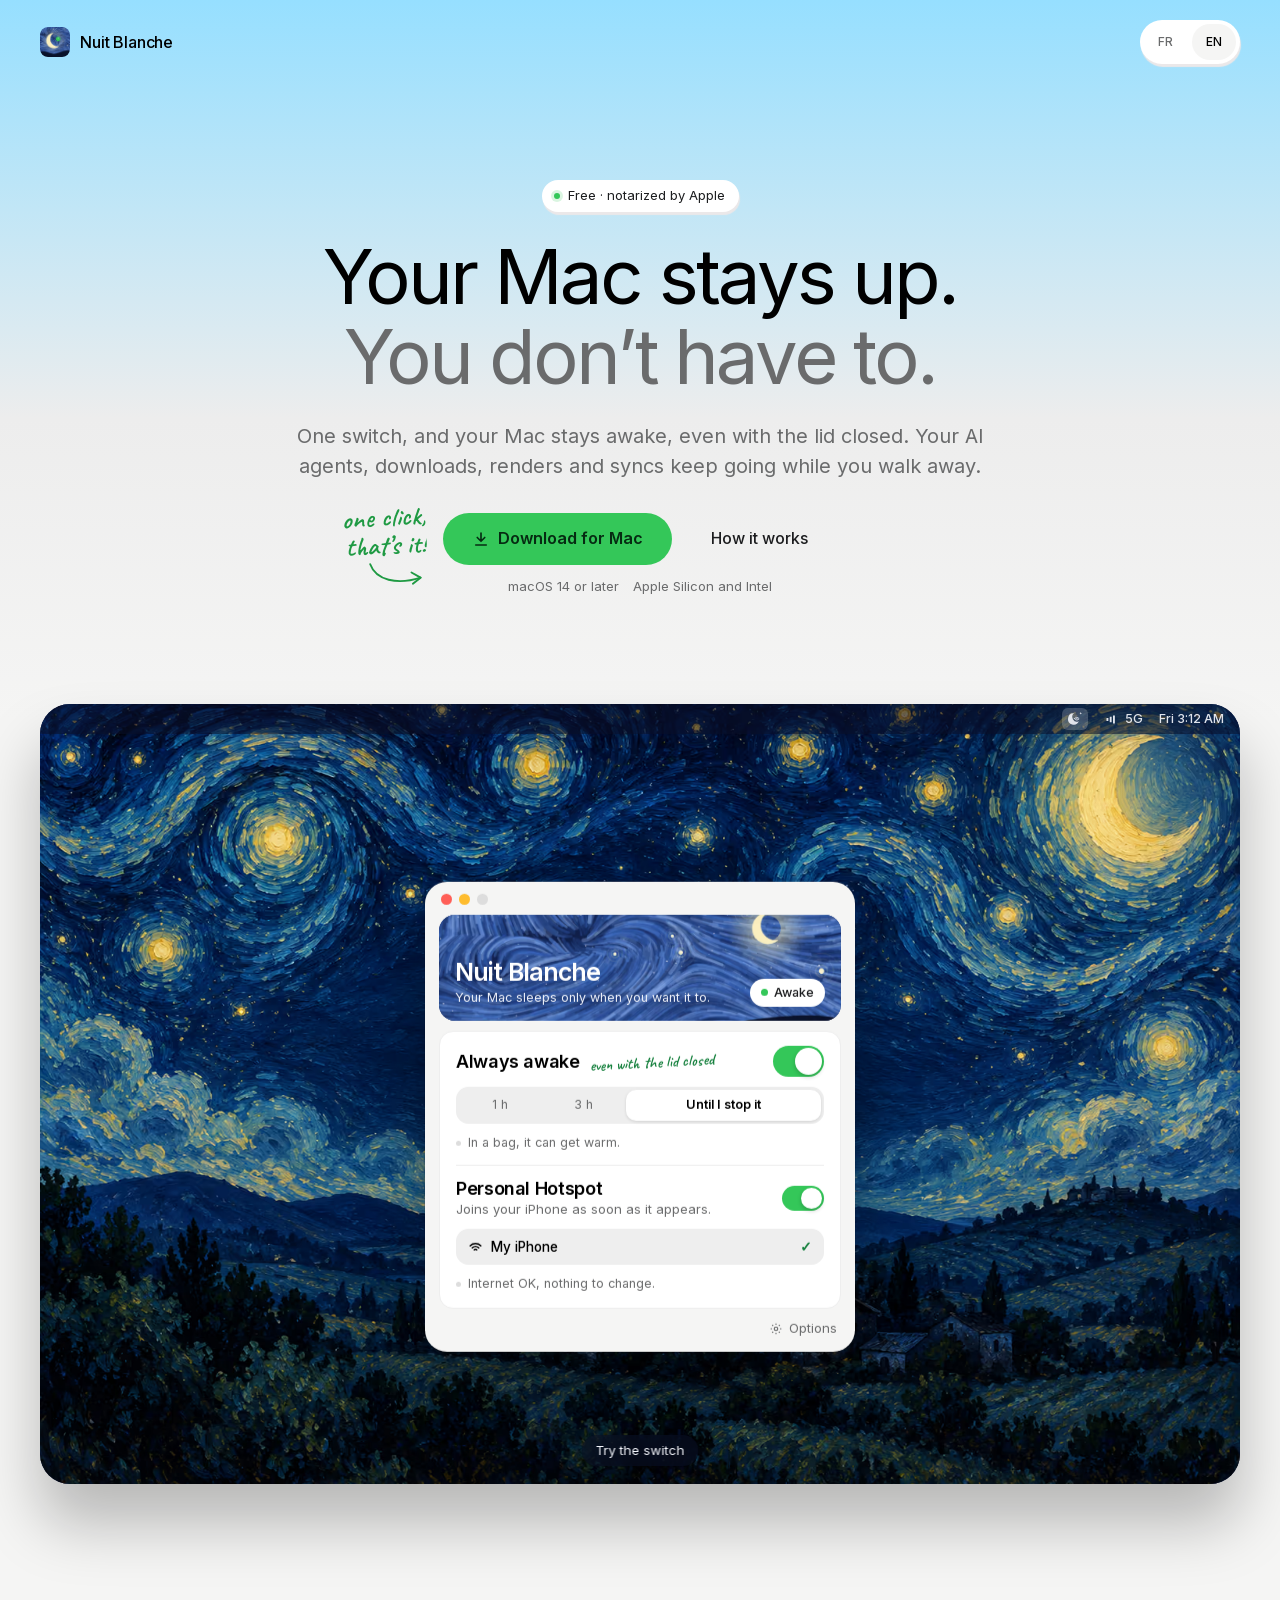
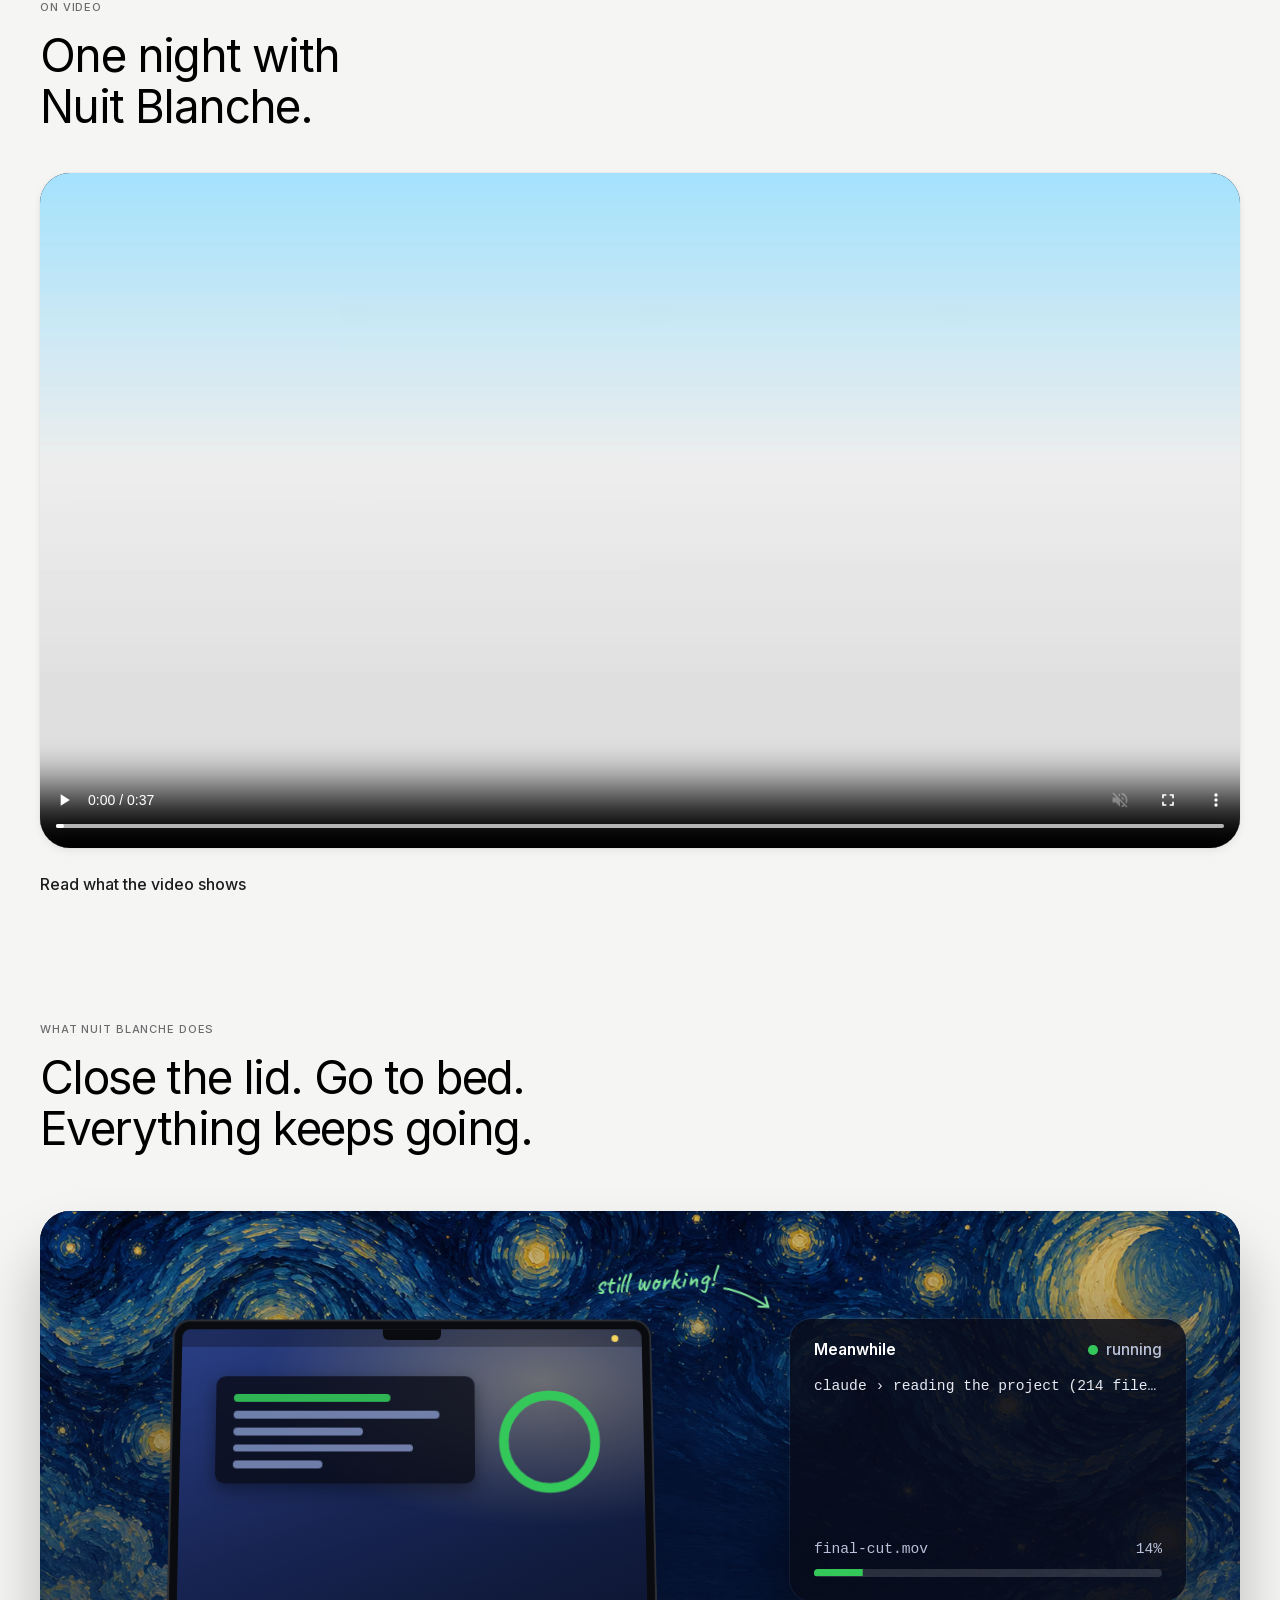
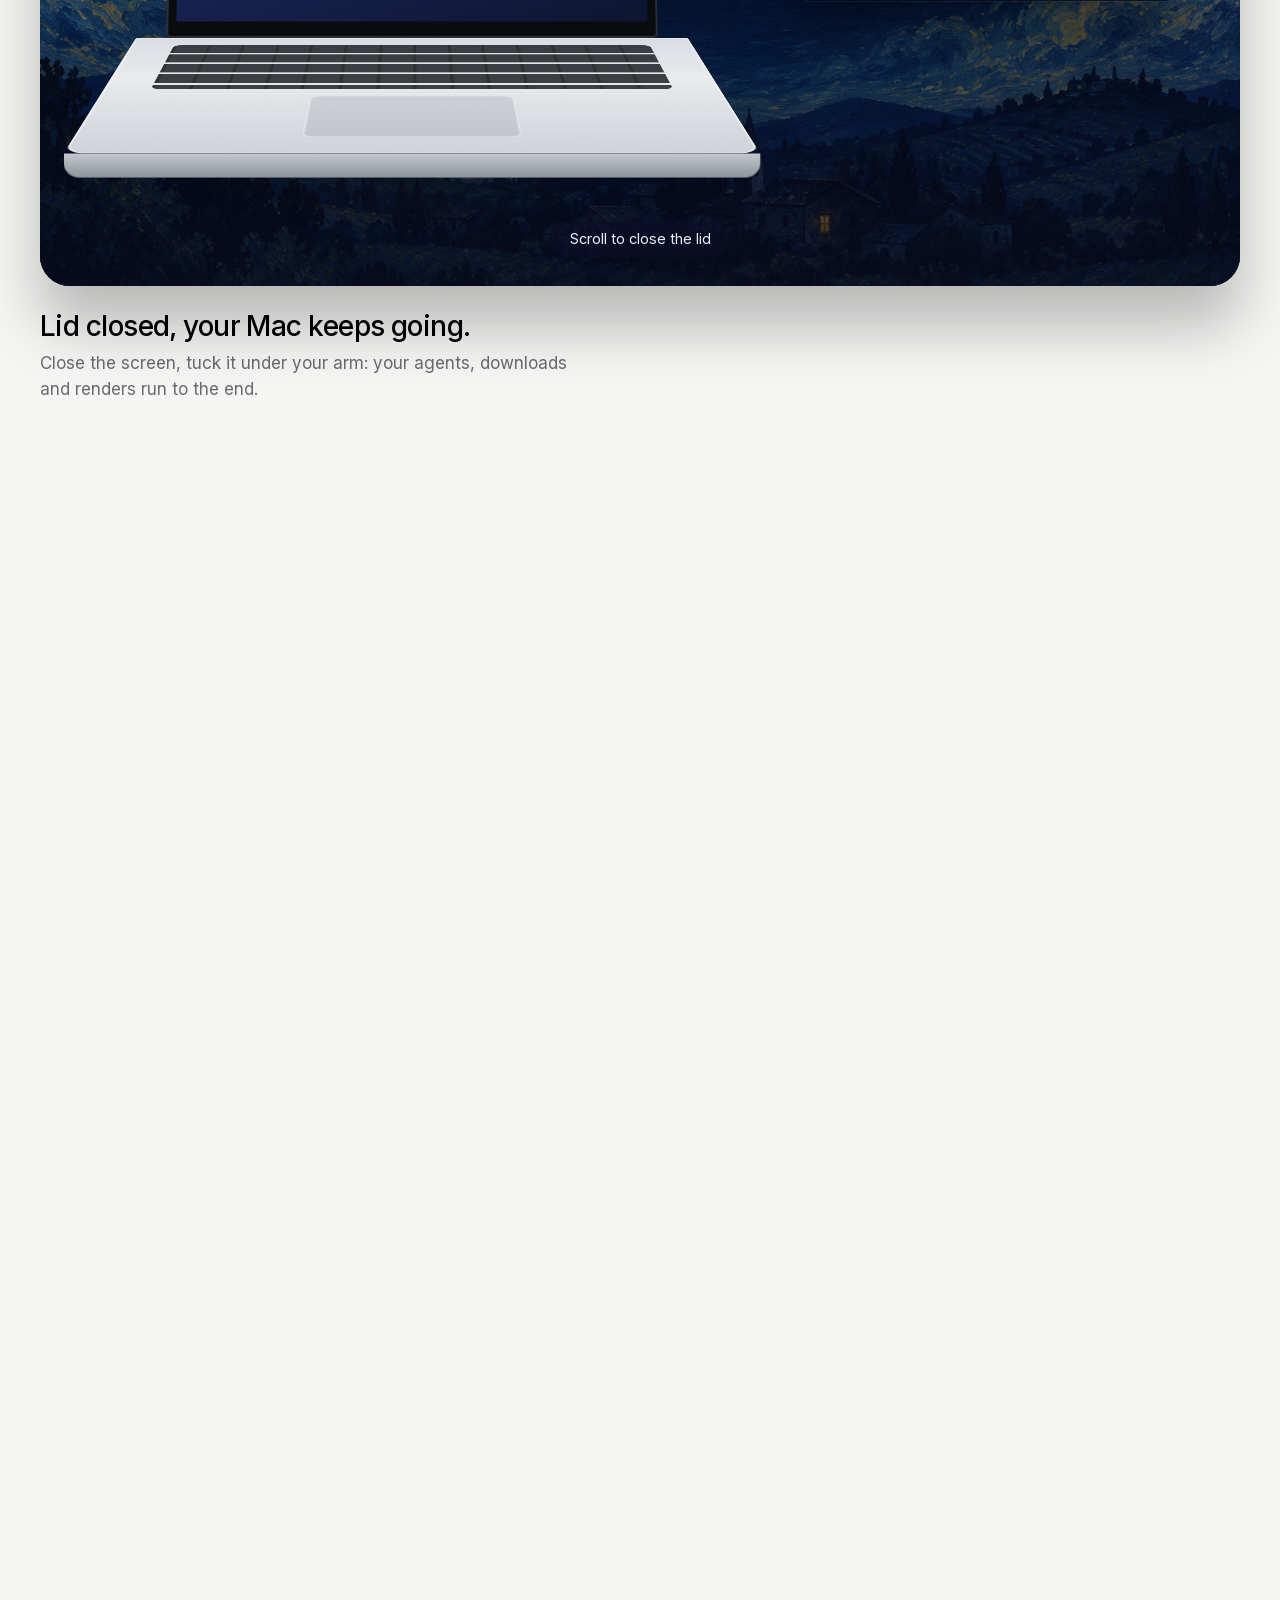
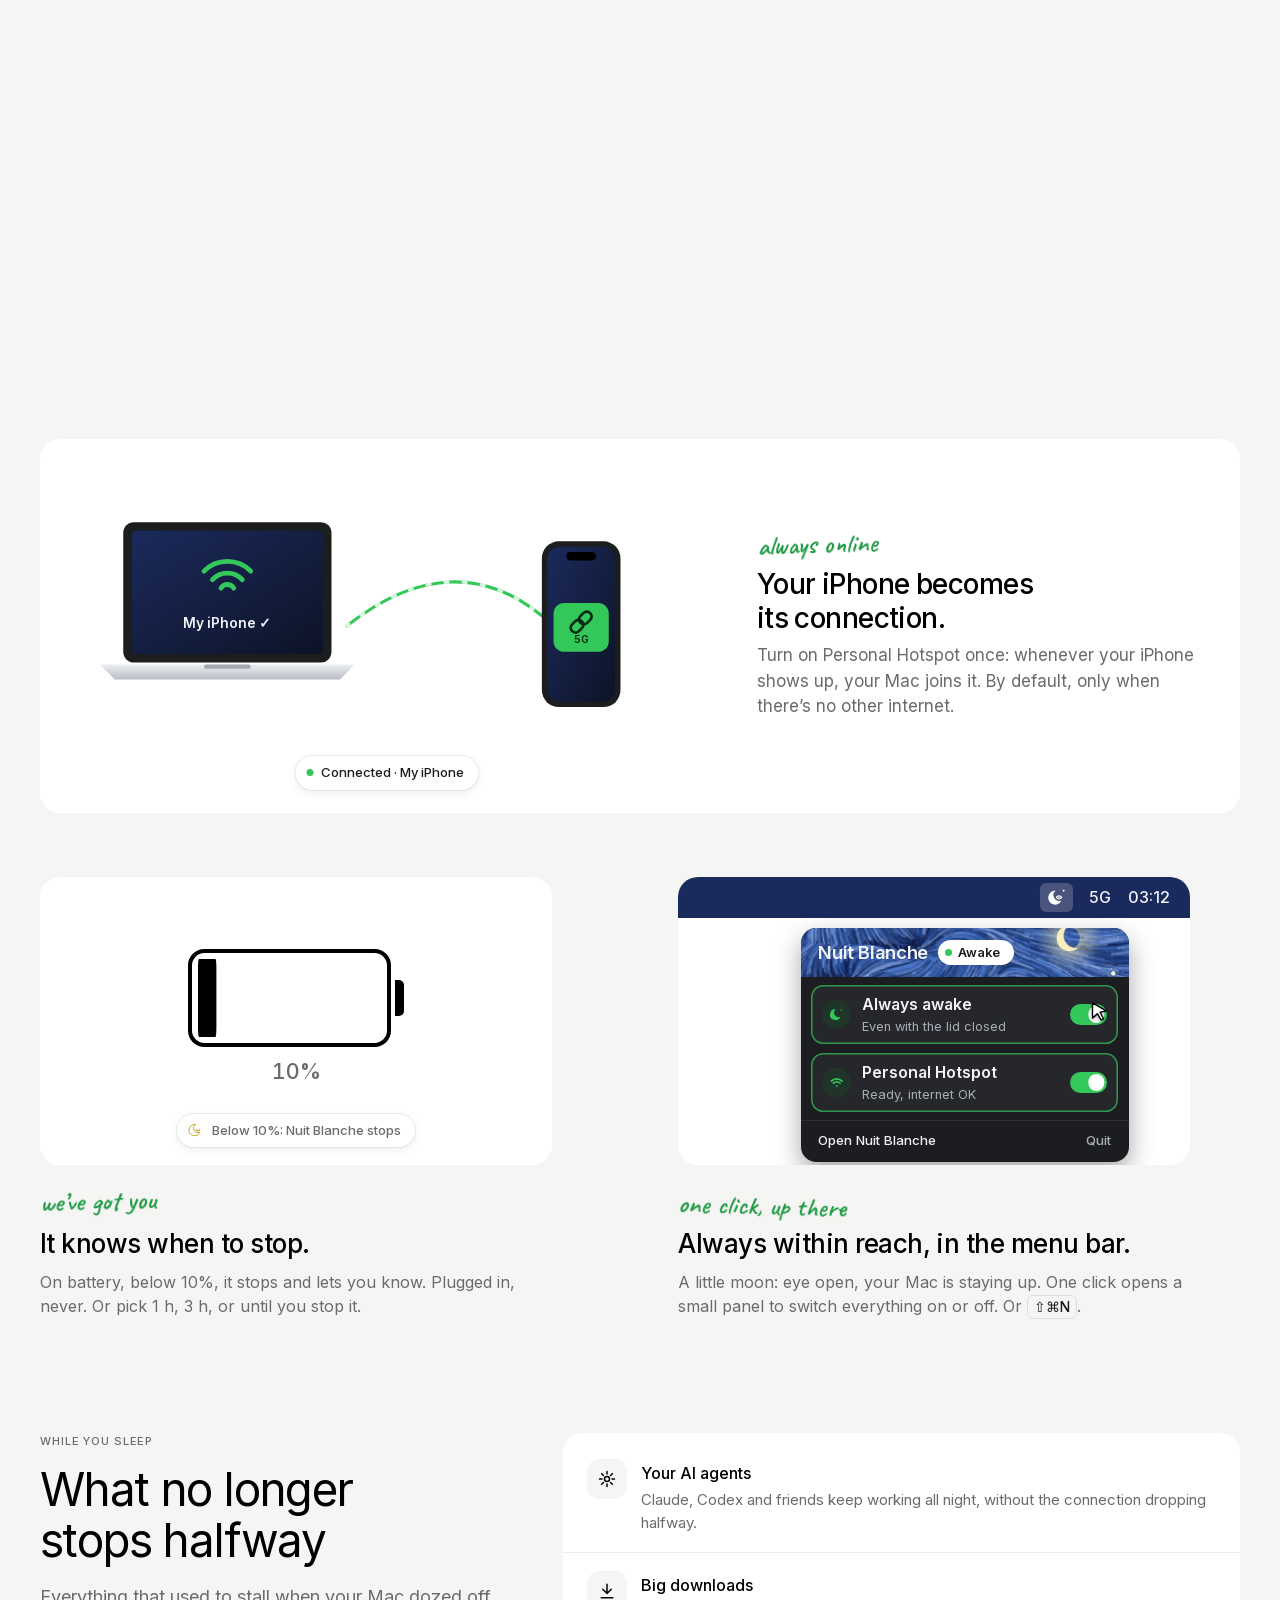
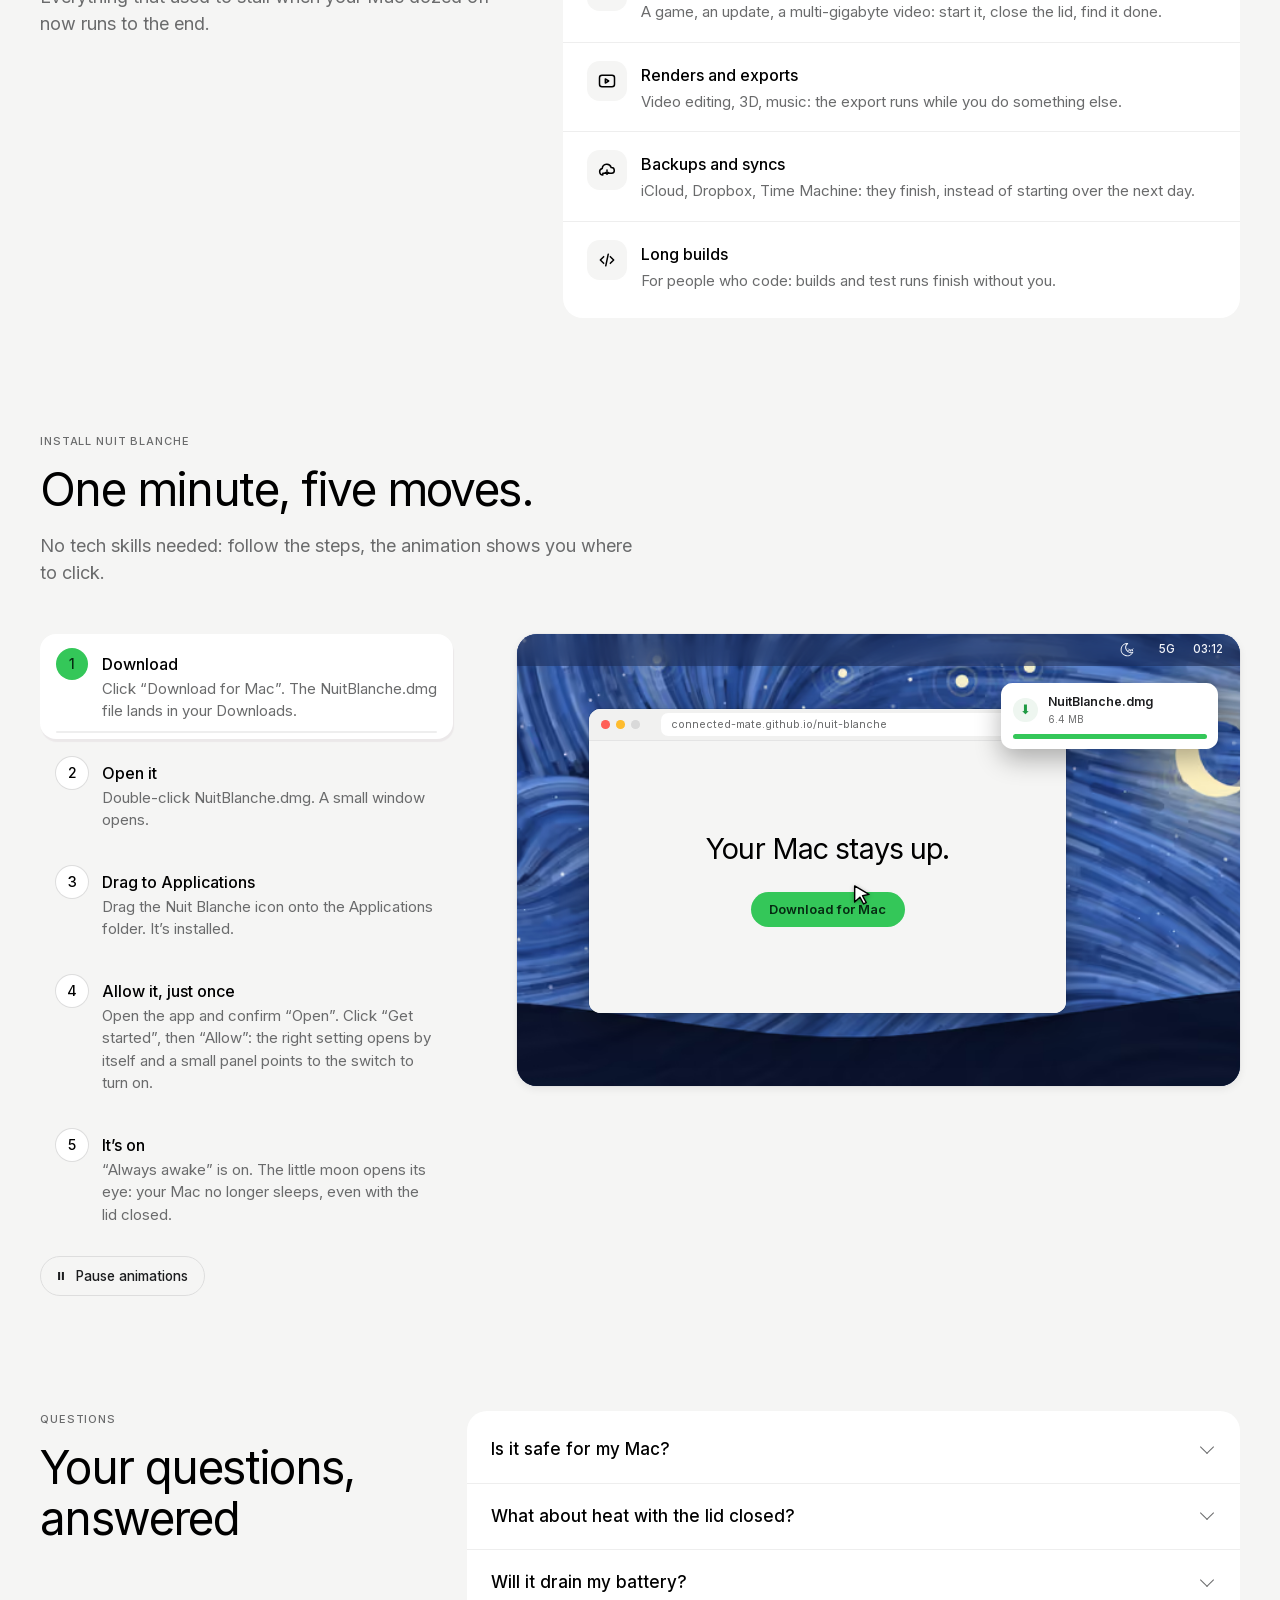
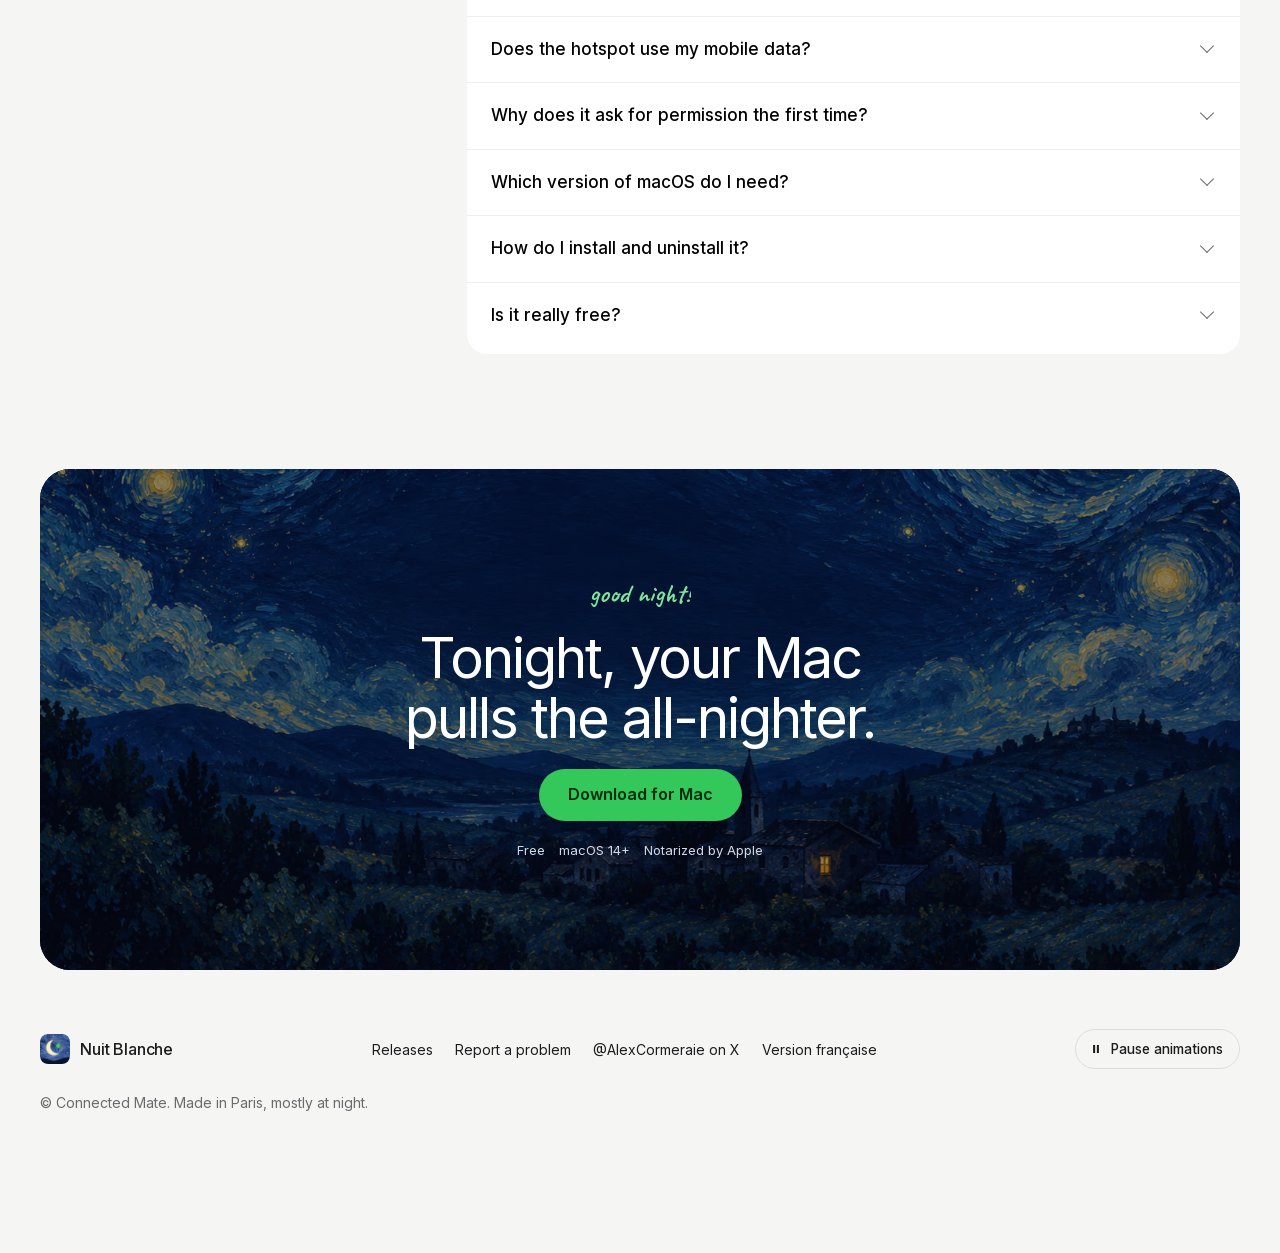
==== commit e1bc0ac6: "site: update from the app repository Co-Authored-By: Patrick Code <patrick-code@tgv-europe.sncf.fr>" ====
--- a/docs/index.html
+++ b/docs/index.html
@@ -181,16 +181,28 @@
   </div>
 </section>
 
-<!-- ————————————————————————————— vidéo (s'affiche dès que le fichier existe) -->
-<section class="wrap section video" id="video" aria-labelledby="video-titre" hidden data-video="assets/video/promo-fr.mp4">
-  <p class="kicker">En 30 secondes</p>
-  <h2 class="h2" id="video-titre">Voir Nuit Blanche en action.</h2>
+<!-- ————————————————————————————— vidéo -->
+<section class="wrap section video" id="video" aria-labelledby="video-titre">
+  <p class="kicker">En vidéo</p>
+  <h2 class="h2" id="video-titre">Une nuit avec Nuit Blanche.</h2>
   <div class="video__frame">
-    <video controls playsinline preload="none" poster="assets/video/poster-fr.jpg" width="1920" height="1080">
+    <video muted loop playsinline controls preload="none" poster="assets/video/poster-fr.jpg" width="1280" height="720" aria-label="Vidéo de présentation de Nuit Blanche, 38 secondes, sans son" aria-describedby="video-texte" data-autoplay>
+      <source src="assets/video/promo-fr.webm" type="video/webm">
       <source src="assets/video/promo-fr.mp4" type="video/mp4">
-      <track kind="captions" src="assets/video/promo-fr.vtt" srclang="fr" label="Français" default>
     </video>
   </div>
+  <details class="video__text" id="video-texte">
+    <summary>Lire ce que montre la vidéo</summary>
+    <ol>
+        <li>23 h 47. Ton Mac bosse encore… et toi, tu tombes de sommeil.</li>
+        <li>Agents IA, téléchargements, rendus… : une tâche avance à l'écran.</li>
+        <li>Tu fermes le capot.</li>
+        <li>Ton Mac ne dort que si tu le veux : le rendu atteint 100 % et les tests se terminent, même capot fermé.</li>
+        <li>Plus de Wi‑Fi ? Il rejoint ton iPhone.</li>
+        <li>Dans la barre des menus, la petite lune ouvre l'œil : un seul bouton, « Toujours éveillé ».</li>
+        <li>Nuit Blanche. Ton Mac ne dort plus. Toi, si. Gratuit, pour Mac.</li>
+    </ol>
+  </details>
 </section>
 
 <!-- ————————————————————————————— fonctions -->
--- a/docs/style.css
+++ b/docs/style.css
@@ -674,9 +674,11 @@
   background: url("assets/banner.jpg") 50% 30% / cover, #23366f;
 }
 .mpanel__title { font-size: 3.6cqw; font-weight: 600; letter-spacing: -.02em; }
-.mpanel__chip { display: inline-grid; grid-template-columns: auto auto; align-items: center; column-gap: 1cqw; padding: .6cqw 1.8cqw .6cqw 1.4cqw; border-radius: 10cqw; background: #fff; color: #1c1d1f; font-size: 2.5cqw; }
+.mpanel__chip { display: inline-flex; align-items: center; gap: 1cqw; padding: .6cqw 1.8cqw .6cqw 1.4cqw; border-radius: 10cqw; background: #fff; color: #1c1d1f; font-size: 2.5cqw; }
 .mpanel__chip i { width: 1.4cqw; height: 1.4cqw; border-radius: 50%; background: var(--green); }
-.mpanel__chip b { grid-area: 1 / 2; font-weight: 600; }
+.mpanel__chip b { display: inline-block; overflow: hidden; white-space: nowrap; max-width: 24cqw; font-weight: 600; }
+.mpanel__chip b.mp-off { max-width: 0; }
+.mpanel__chip i { flex: none; }
 .mpanel__row {
   display: grid; grid-template-columns: auto 1fr auto; align-items: center; gap: 2.2cqw;
   margin: 1.6cqw 2cqw 0; padding: 1.6cqw 2.2cqw; border-radius: 2.4cqw;
@@ -712,6 +714,8 @@
   .vig--menu.is-live .mpanel .mp-on { animation: mp-on 8s ease-out infinite; }
   .vig--menu.is-live .mpanel .mp-off { animation: mp-off 8s ease-out infinite; }
   .vig--menu.is-live .mpanel__chip i { animation: mp-dot 8s ease-out infinite; }
+  .vig--menu.is-live .mpanel__chip b.mp-on { animation: mp-on 8s ease-out infinite, mp-w-on 8s var(--ease-out-quint) infinite; }
+  .vig--menu.is-live .mpanel__chip b.mp-off { animation: mp-off 8s ease-out infinite, mp-w-off 8s var(--ease-out-quint) infinite; }
   .vig--menu.is-live .mbar .m-on { animation: mb-on 8s var(--ease-out-quint) infinite; }
   .vig--menu.is-live .mbar .m-off { animation: mb-off 8s var(--ease-out-quint) infinite; }
 }
@@ -741,6 +745,9 @@
 @keyframes mp-knob { 0%, 47% { transform: none; } 54%, 100% { transform: translateX(3cqw); } }
 @keyframes mp-on { 0%, 48% { opacity: 0; } 53%, 100% { opacity: 1; } }
 @keyframes mp-off { 0%, 48% { opacity: 1; } 53%, 100% { opacity: 0; } }
+/* la pastille épouse son texte : seule exception au « transform/opacity », un élément minuscule */
+@keyframes mp-w-on { 0%, 48% { max-width: 0; } 54%, 100% { max-width: 24cqw; } }
+@keyframes mp-w-off { 0%, 48% { max-width: 24cqw; } 54%, 100% { max-width: 0; } }
 @keyframes mp-dot { 0%, 48% { background: #8a8d94; } 53%, 100% { background: var(--green); } }
 @keyframes mb-on { 0%, 48% { opacity: 0; } 53%, 92% { opacity: 1; } 98%, 100% { opacity: 0; } }
 @keyframes mb-off { 0%, 48% { opacity: 1; } 53%, 92% { opacity: 0; } 98%, 100% { opacity: 1; } }
@@ -1235,3 +1242,6 @@
 /* ═════════════════════════════════════════════ vidéo */
 .video__frame { margin-top: clamp(28px, 4vw, 40px); overflow: hidden; border-radius: var(--r-mock); background: #0d1530; aspect-ratio: 16 / 9; box-shadow: var(--shadow-sm), 0 0 0 1px var(--hair); }
 .video__frame video { display: block; width: 100%; height: 100%; object-fit: cover; }
+.video__text { margin-top: 14px; max-width: 62ch; color: var(--muted); }
+.video__text summary { cursor: pointer; min-height: 44px; display: inline-flex; align-items: center; color: var(--body); font-weight: 500; }
+.video__text ol { margin: 4px 0 0; padding-left: 1.4em; display: grid; gap: 4px; }
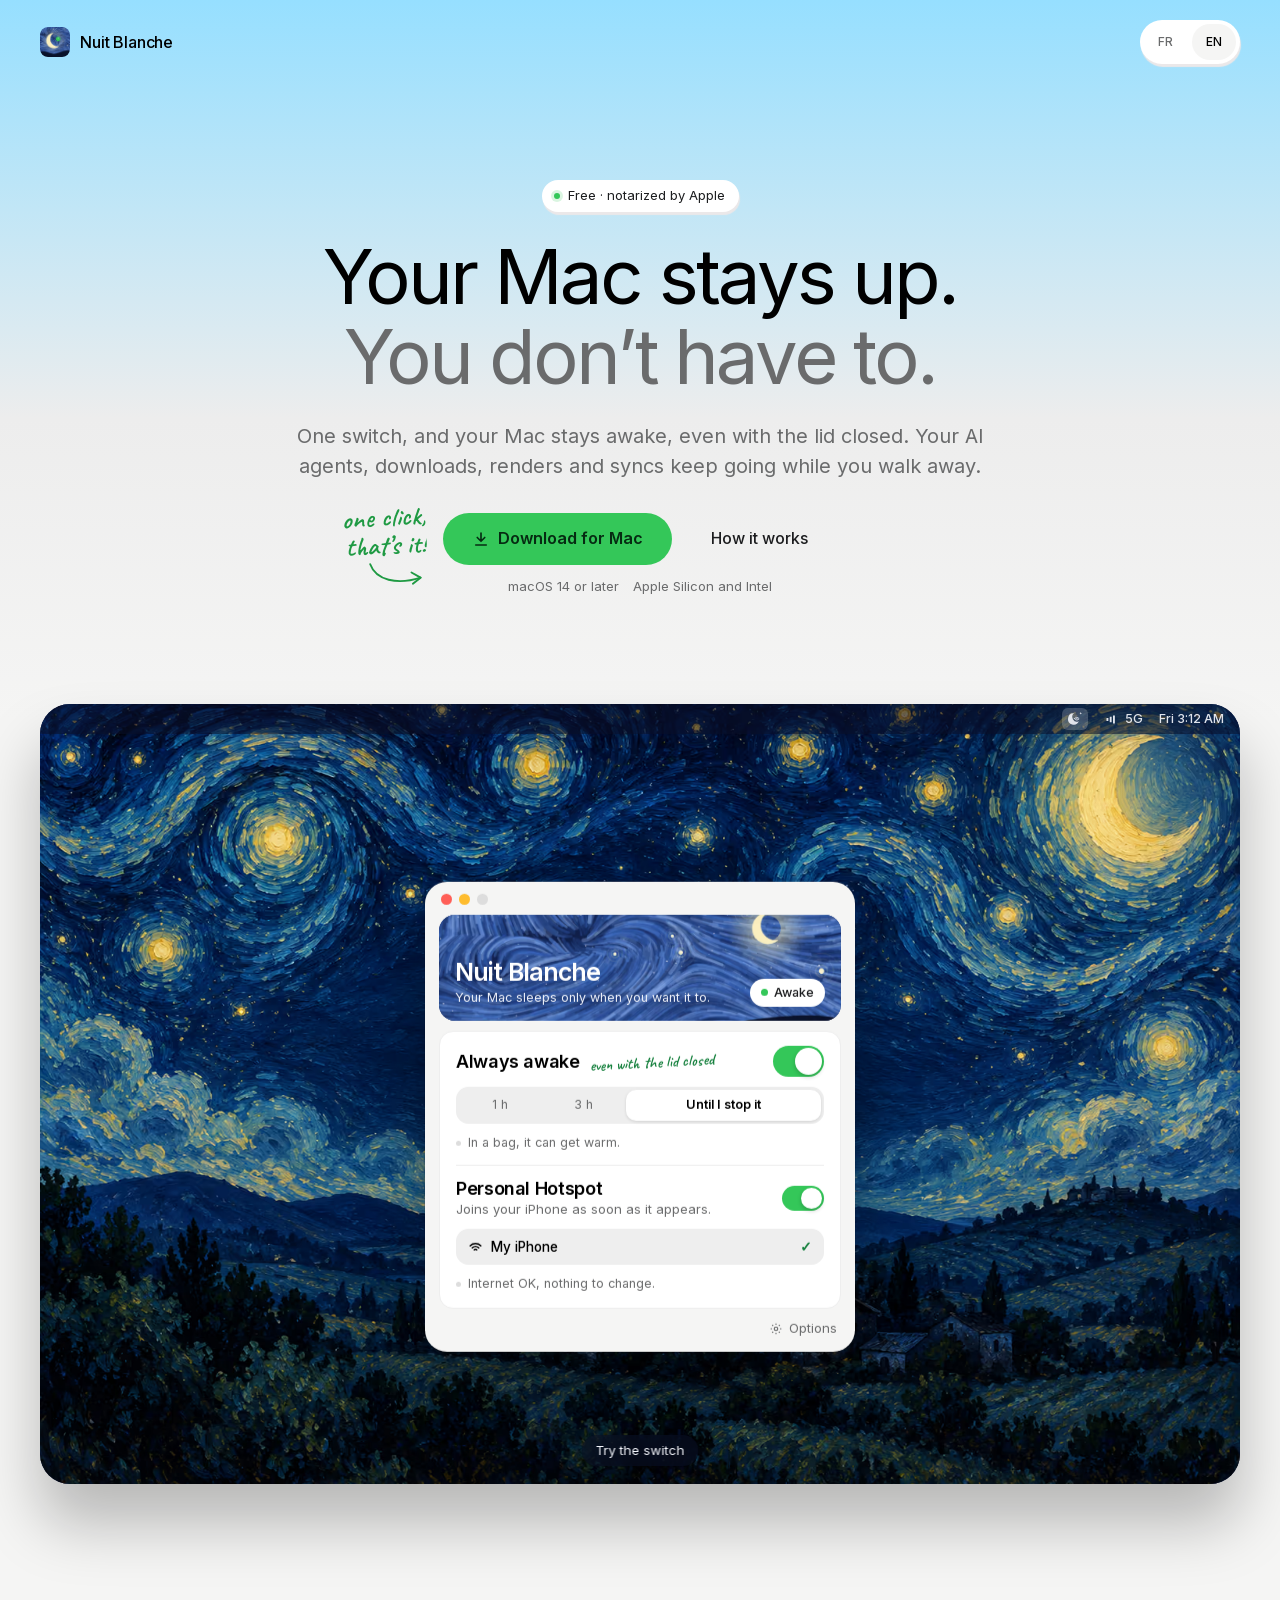
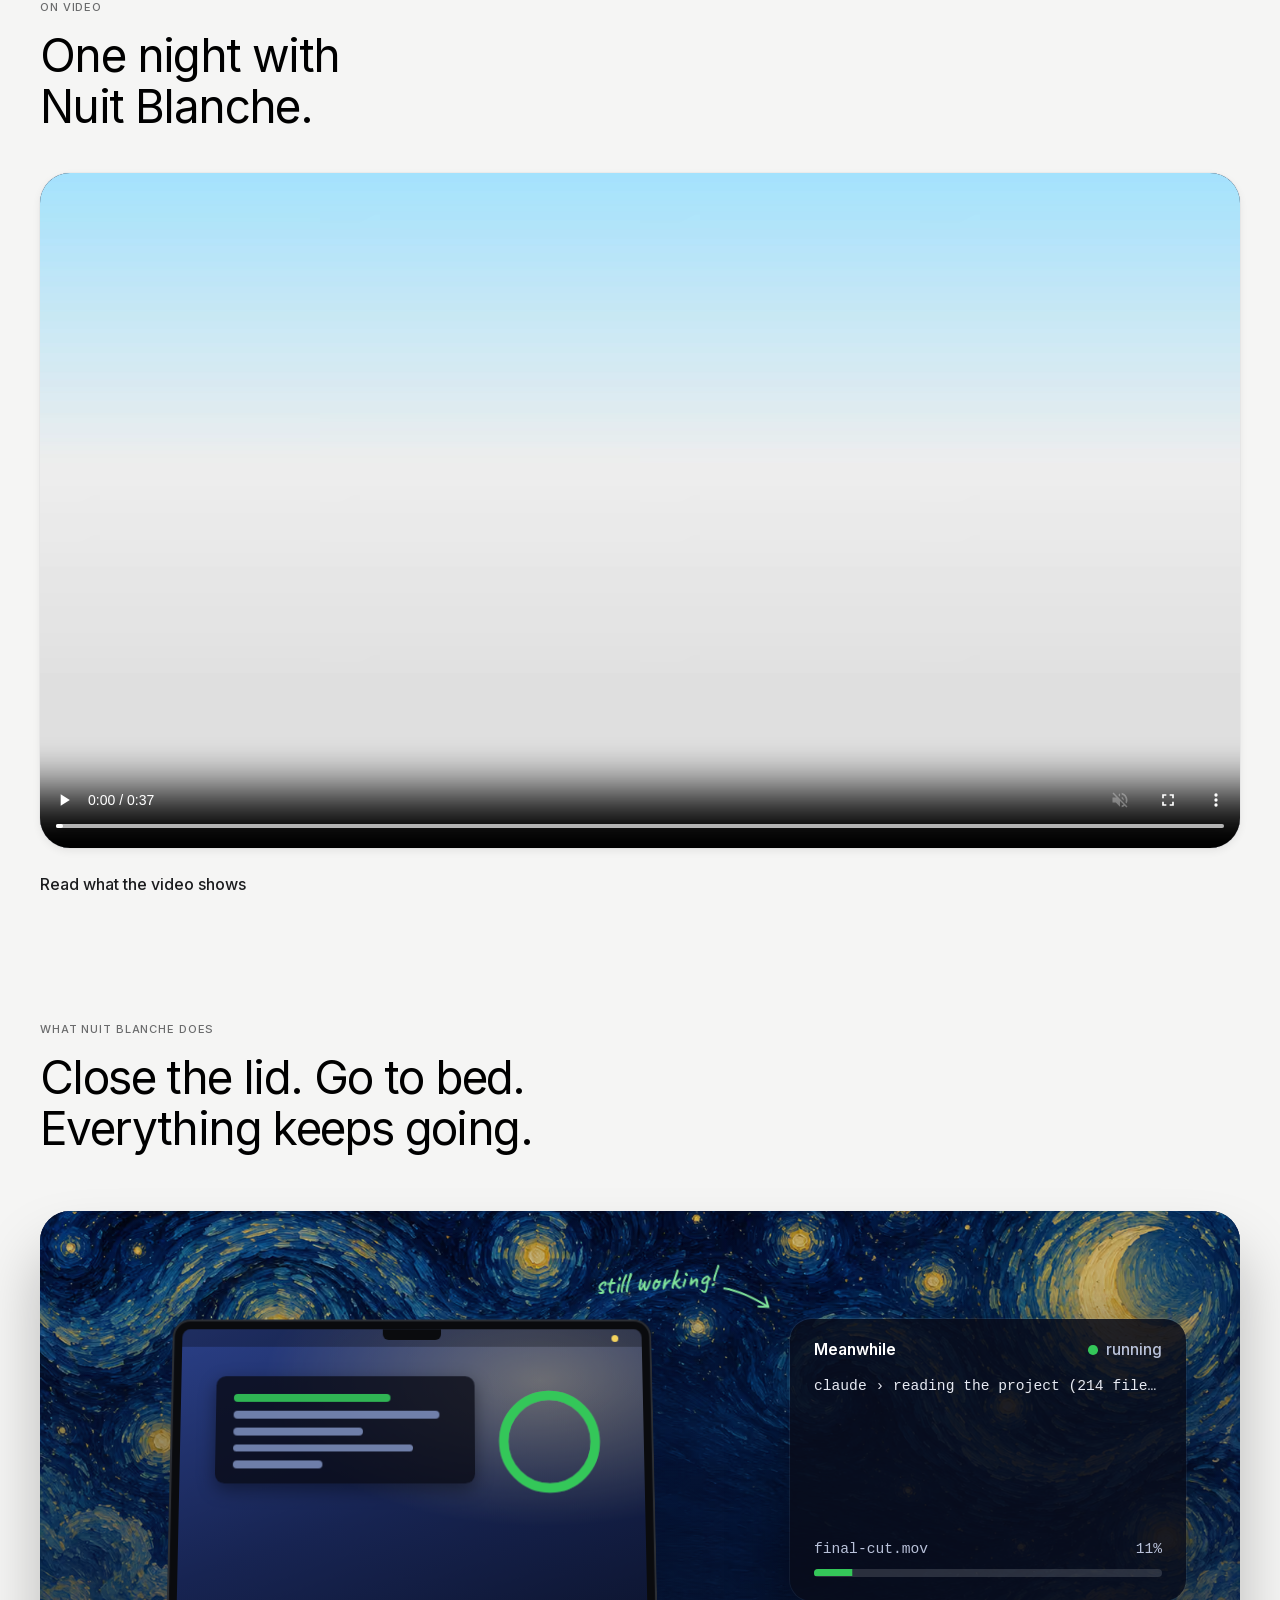
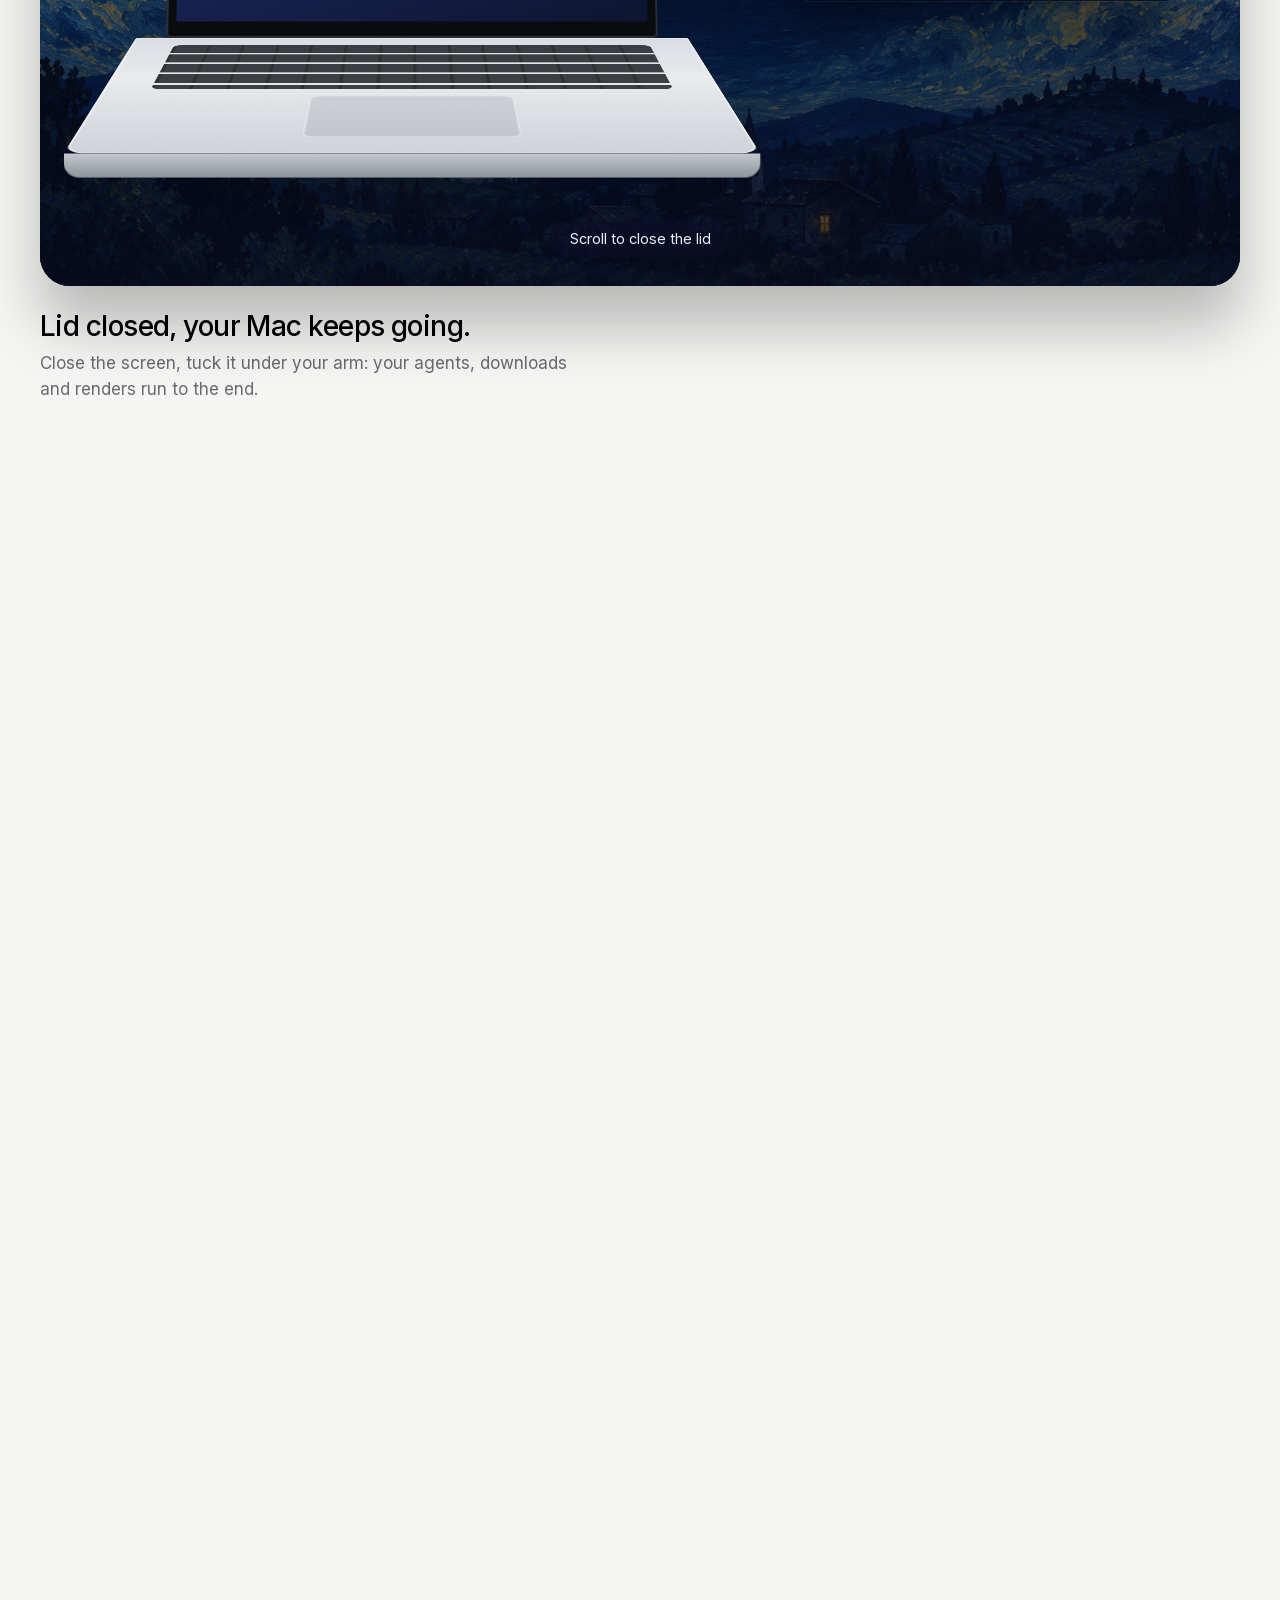
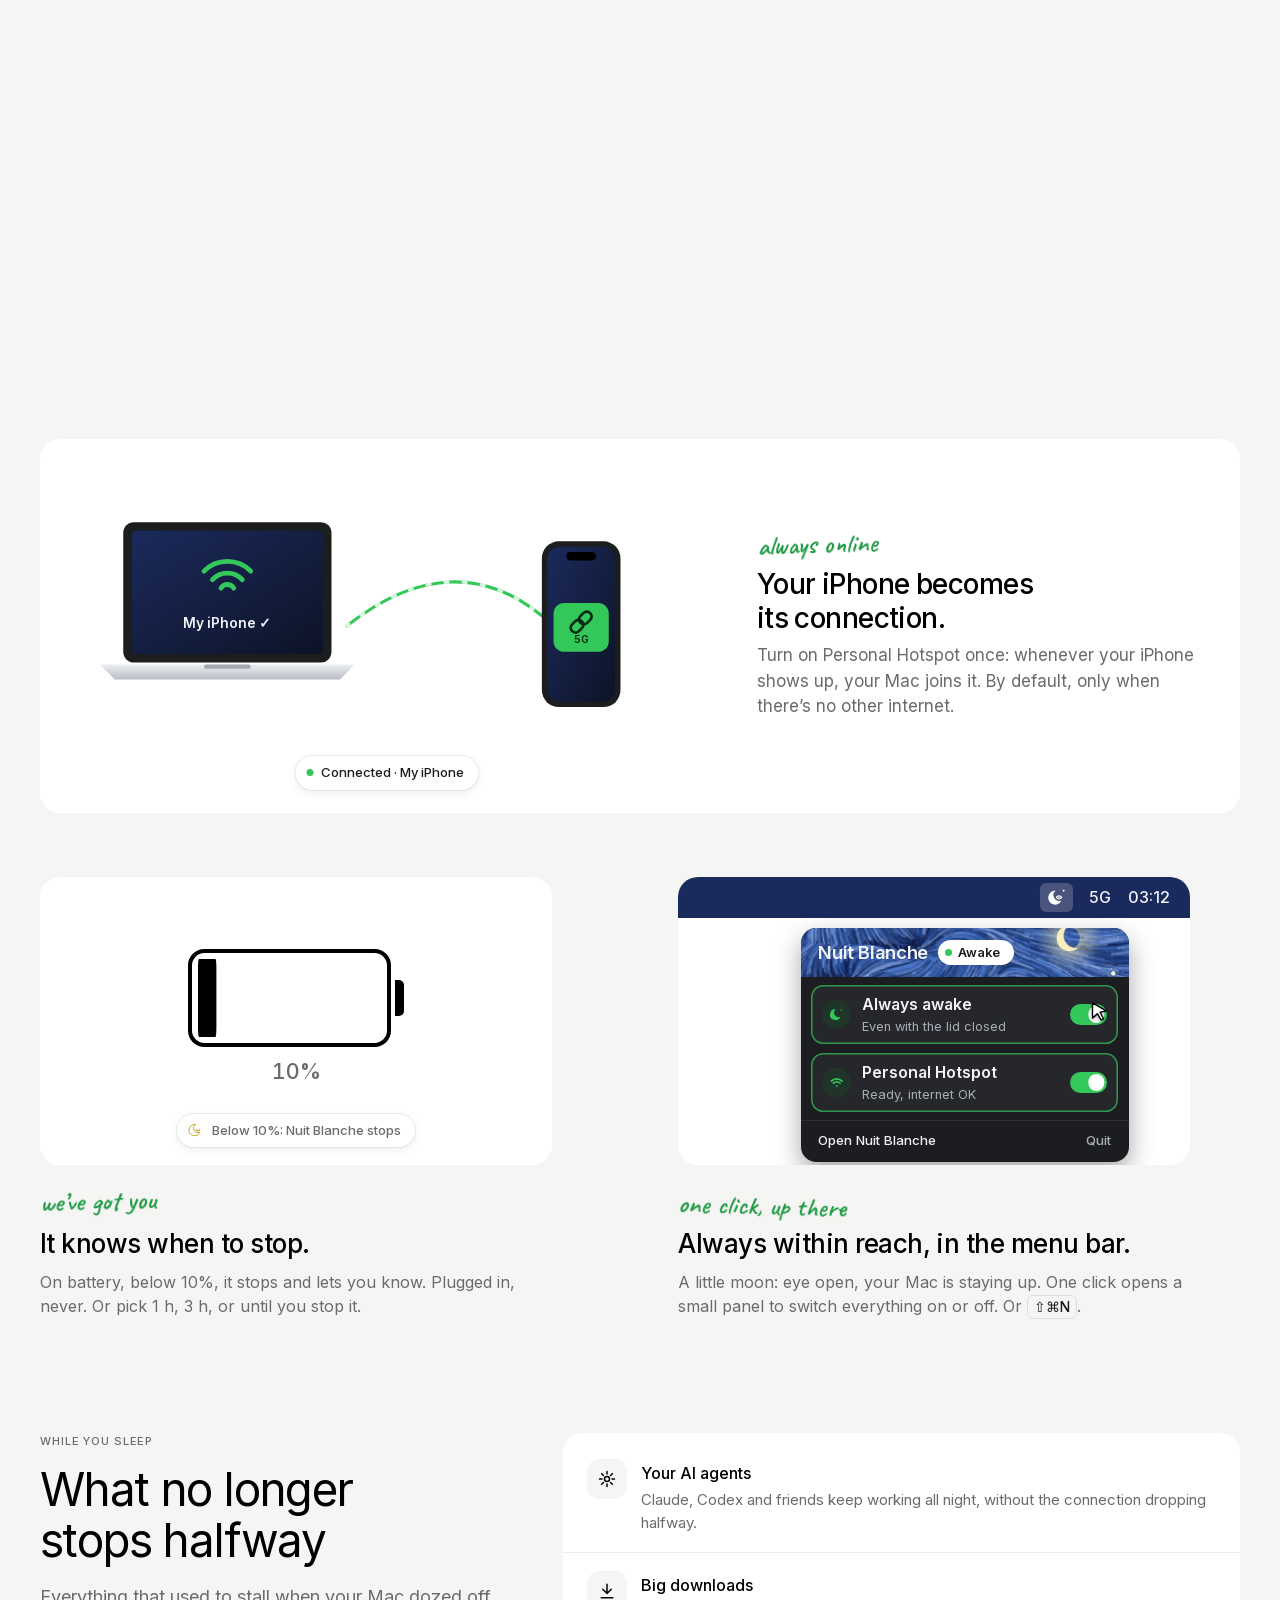
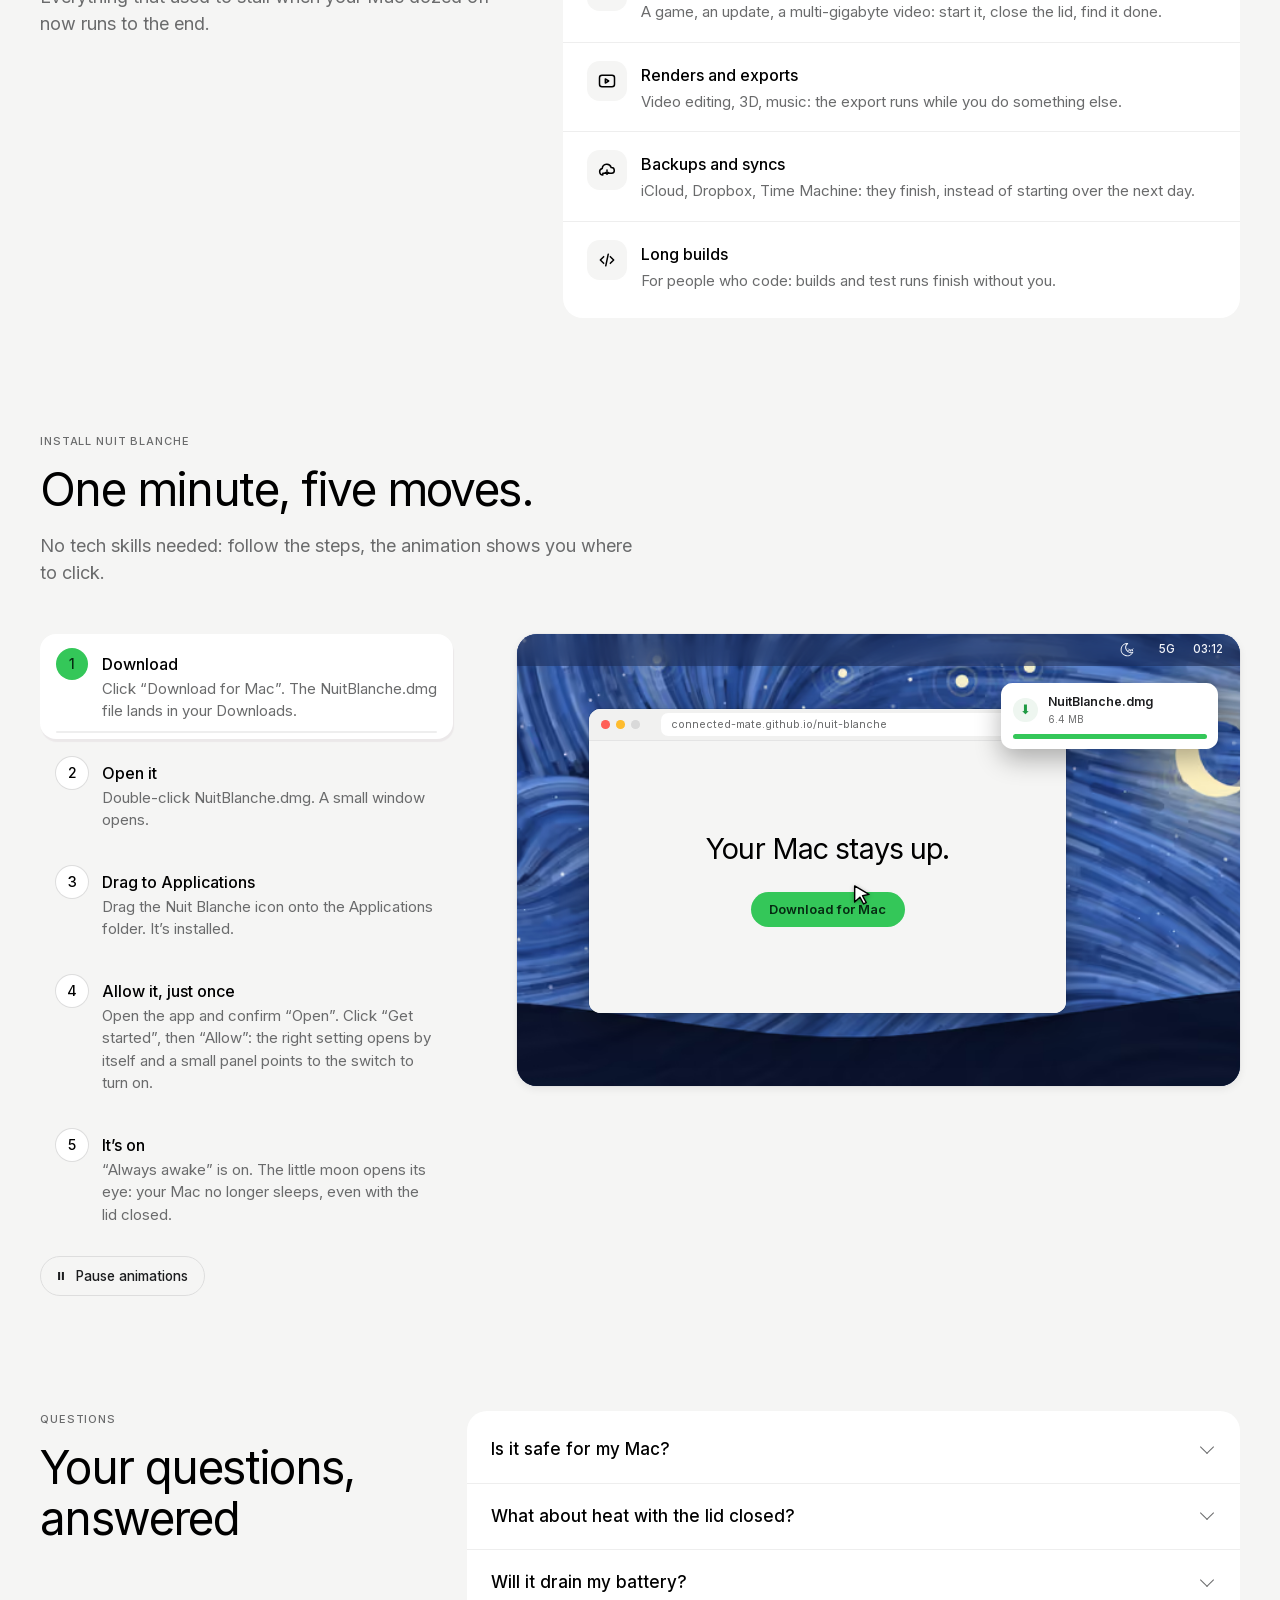
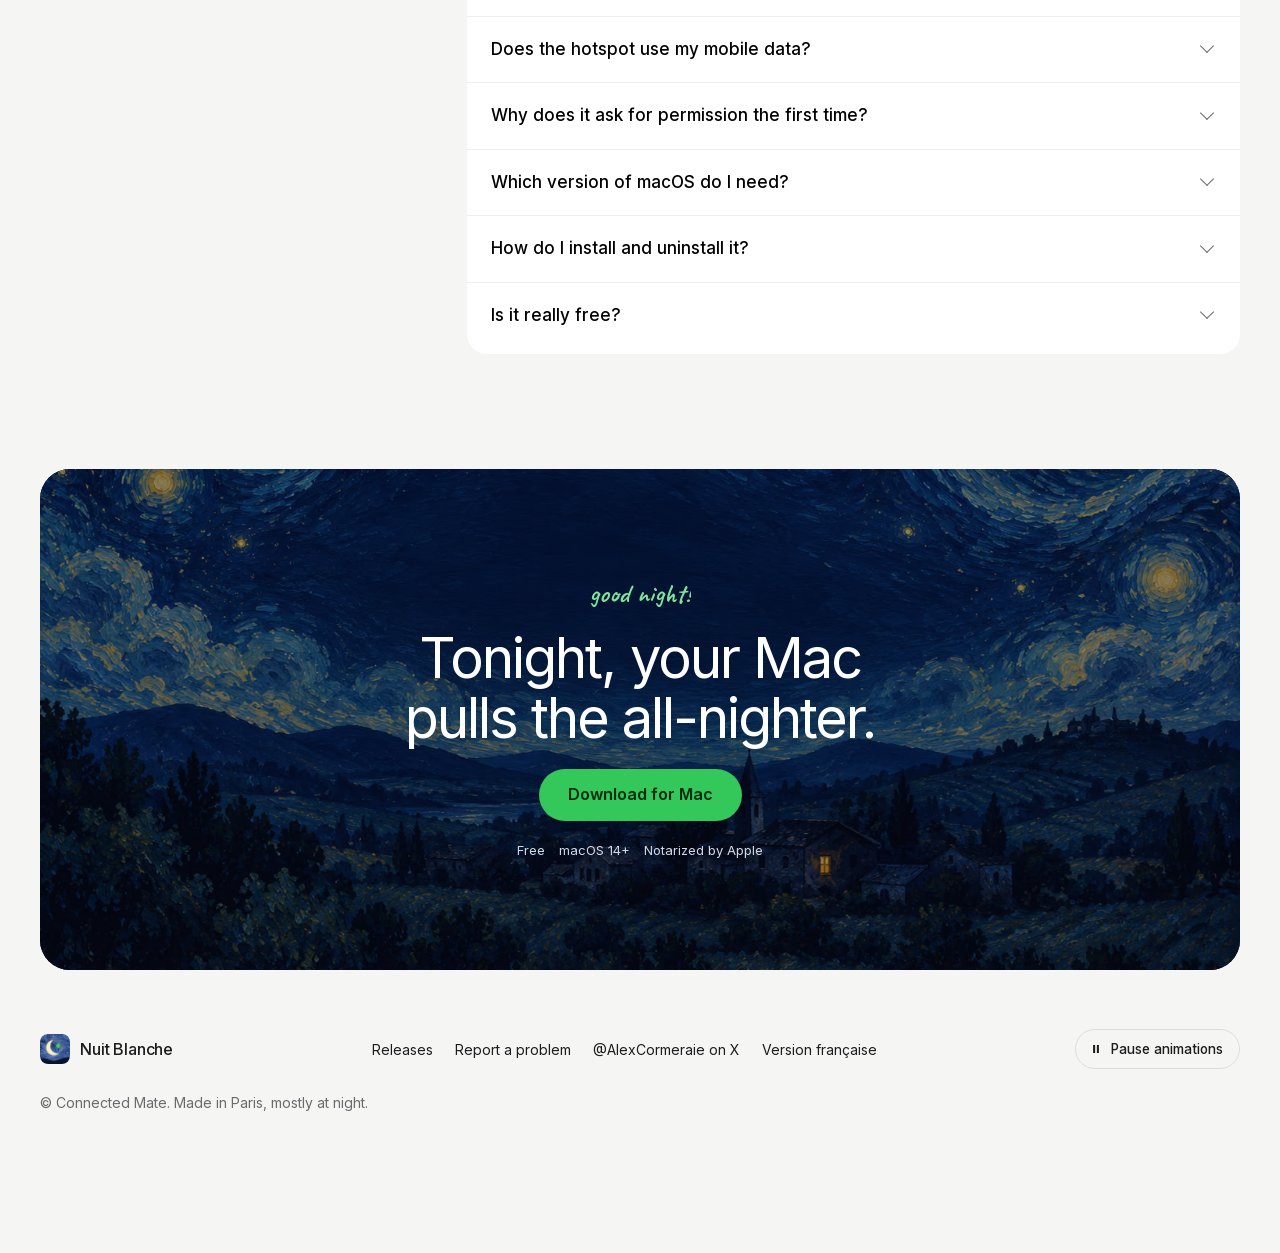
==== commit 58cf5ca3: "site: update from the app repository Co-Authored-By: Patrick Code <patrick-code@tgv-europe.sncf.fr>" ====
--- a/docs/index.html
+++ b/docs/index.html
@@ -186,20 +186,21 @@
   <p class="kicker">En vidéo</p>
   <h2 class="h2" id="video-titre">Une nuit avec Nuit Blanche.</h2>
   <div class="video__frame">
-    <video muted loop playsinline controls preload="none" poster="assets/video/poster-fr.jpg" width="1280" height="720" aria-label="Vidéo de présentation de Nuit Blanche, 38 secondes, sans son" aria-describedby="video-texte" data-autoplay>
+    <video muted loop playsinline controls preload="none" poster="assets/video/poster-fr.jpg" width="1920" height="1080" aria-label="Vidéo de présentation de Nuit Blanche, 38 secondes, sans son" aria-describedby="video-texte" data-autoplay>
       <source src="assets/video/promo-fr.webm" type="video/webm">
       <source src="assets/video/promo-fr.mp4" type="video/mp4">
+      <track kind="captions" src="assets/video/promo-fr.vtt" srclang="fr" label="Français (texte et descriptions)">
     </video>
   </div>
   <details class="video__text" id="video-texte">
     <summary>Lire ce que montre la vidéo</summary>
     <ol>
         <li>23 h 47. Ton Mac bosse encore… et toi, tu tombes de sommeil.</li>
-        <li>Agents IA, téléchargements, rendus… : une tâche avance à l'écran.</li>
-        <li>Tu fermes le capot.</li>
-        <li>Ton Mac ne dort que si tu le veux : le rendu atteint 100 % et les tests se terminent, même capot fermé.</li>
-        <li>Plus de Wi‑Fi ? Il rejoint ton iPhone.</li>
-        <li>Dans la barre des menus, la petite lune ouvre l'œil : un seul bouton, « Toujours éveillé ».</li>
+        <li>Agents IA, téléchargements, rendus… : sur le Mac, un agent IA travaille et un fichier se télécharge.</li>
+        <li>Tu fermes le capot. D'habitude, il s'endort…</li>
+        <li>Ton Mac ne dort que si tu le veux. Même capot fermé : le téléchargement et les tests vont jusqu'au bout.</li>
+        <li>Plus de Wi‑Fi ? Il rejoint ton iPhone, tout seul.</li>
+        <li>Dans la barre des menus, un clic sur « Toujours éveillé » : la lune ouvre l'œil. Un seul bouton.</li>
         <li>Nuit Blanche. Ton Mac ne dort plus. Toi, si. Gratuit, pour Mac.</li>
     </ol>
   </details>
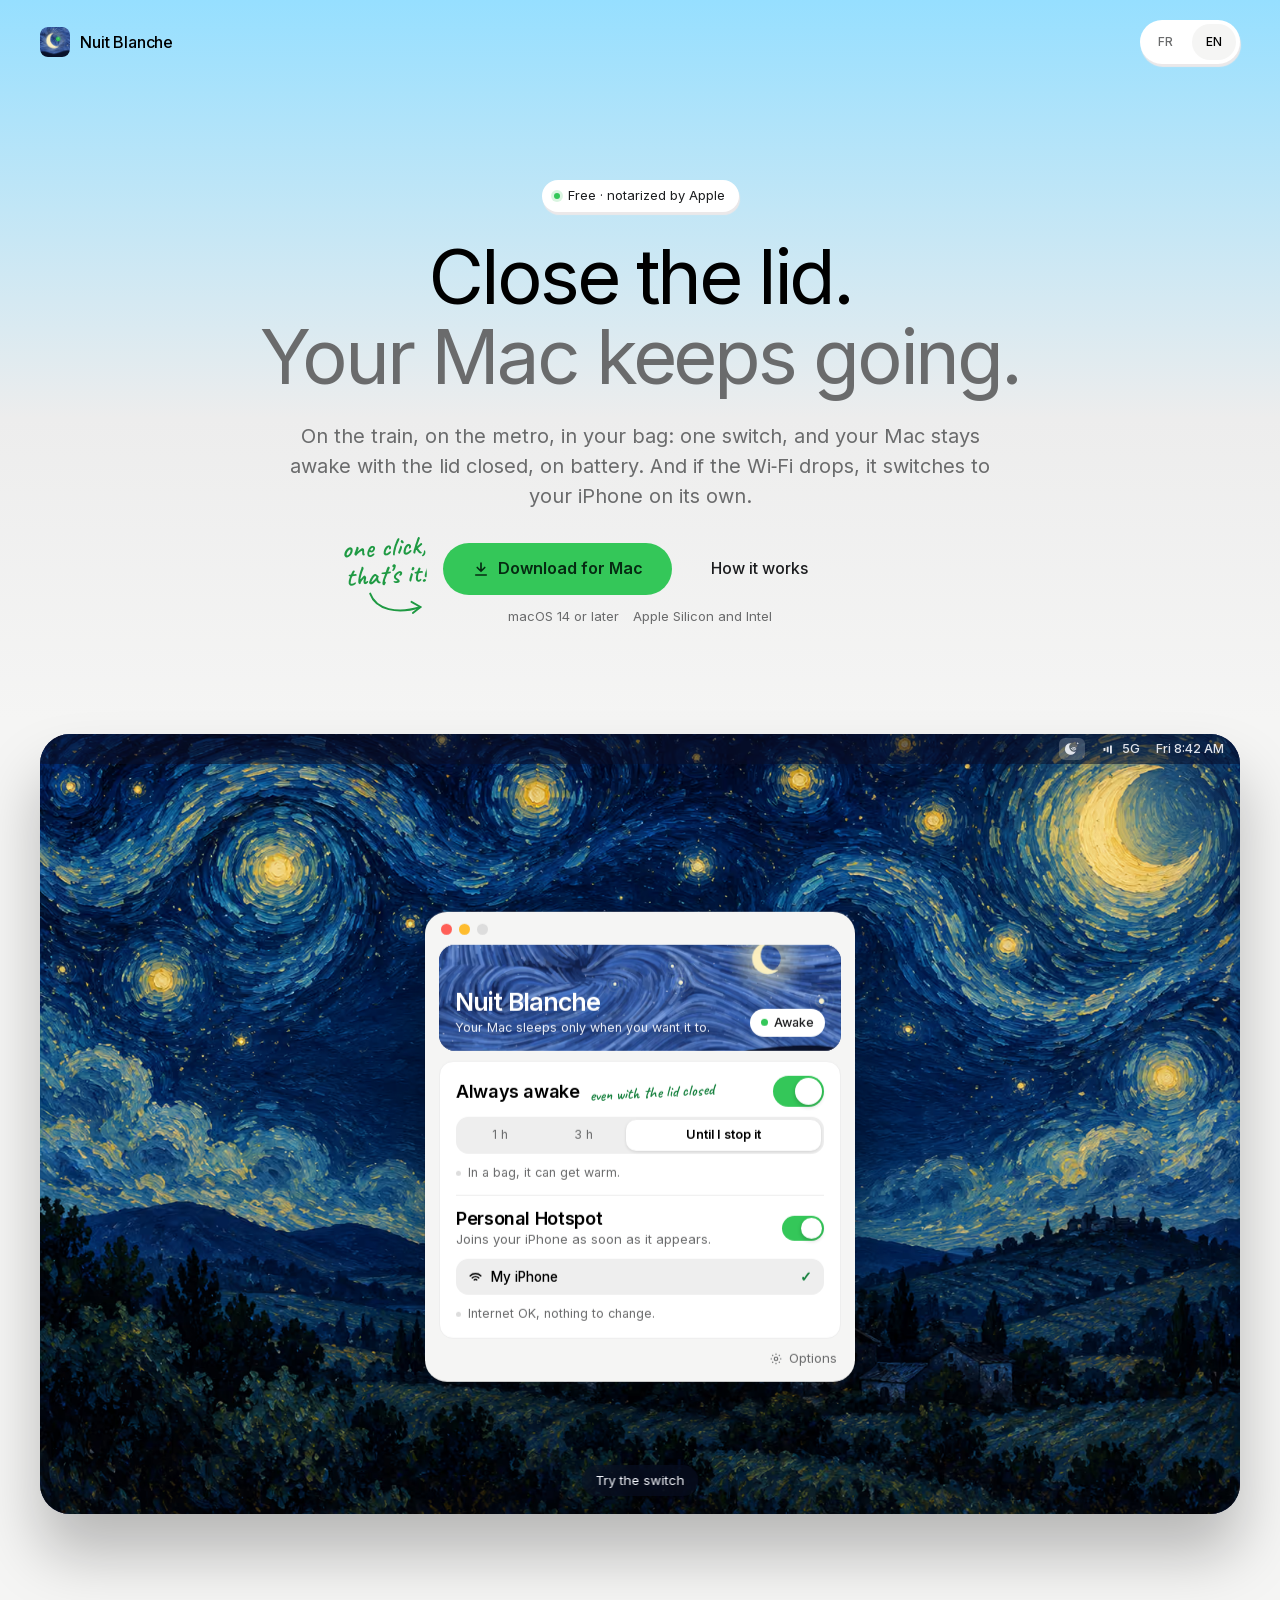
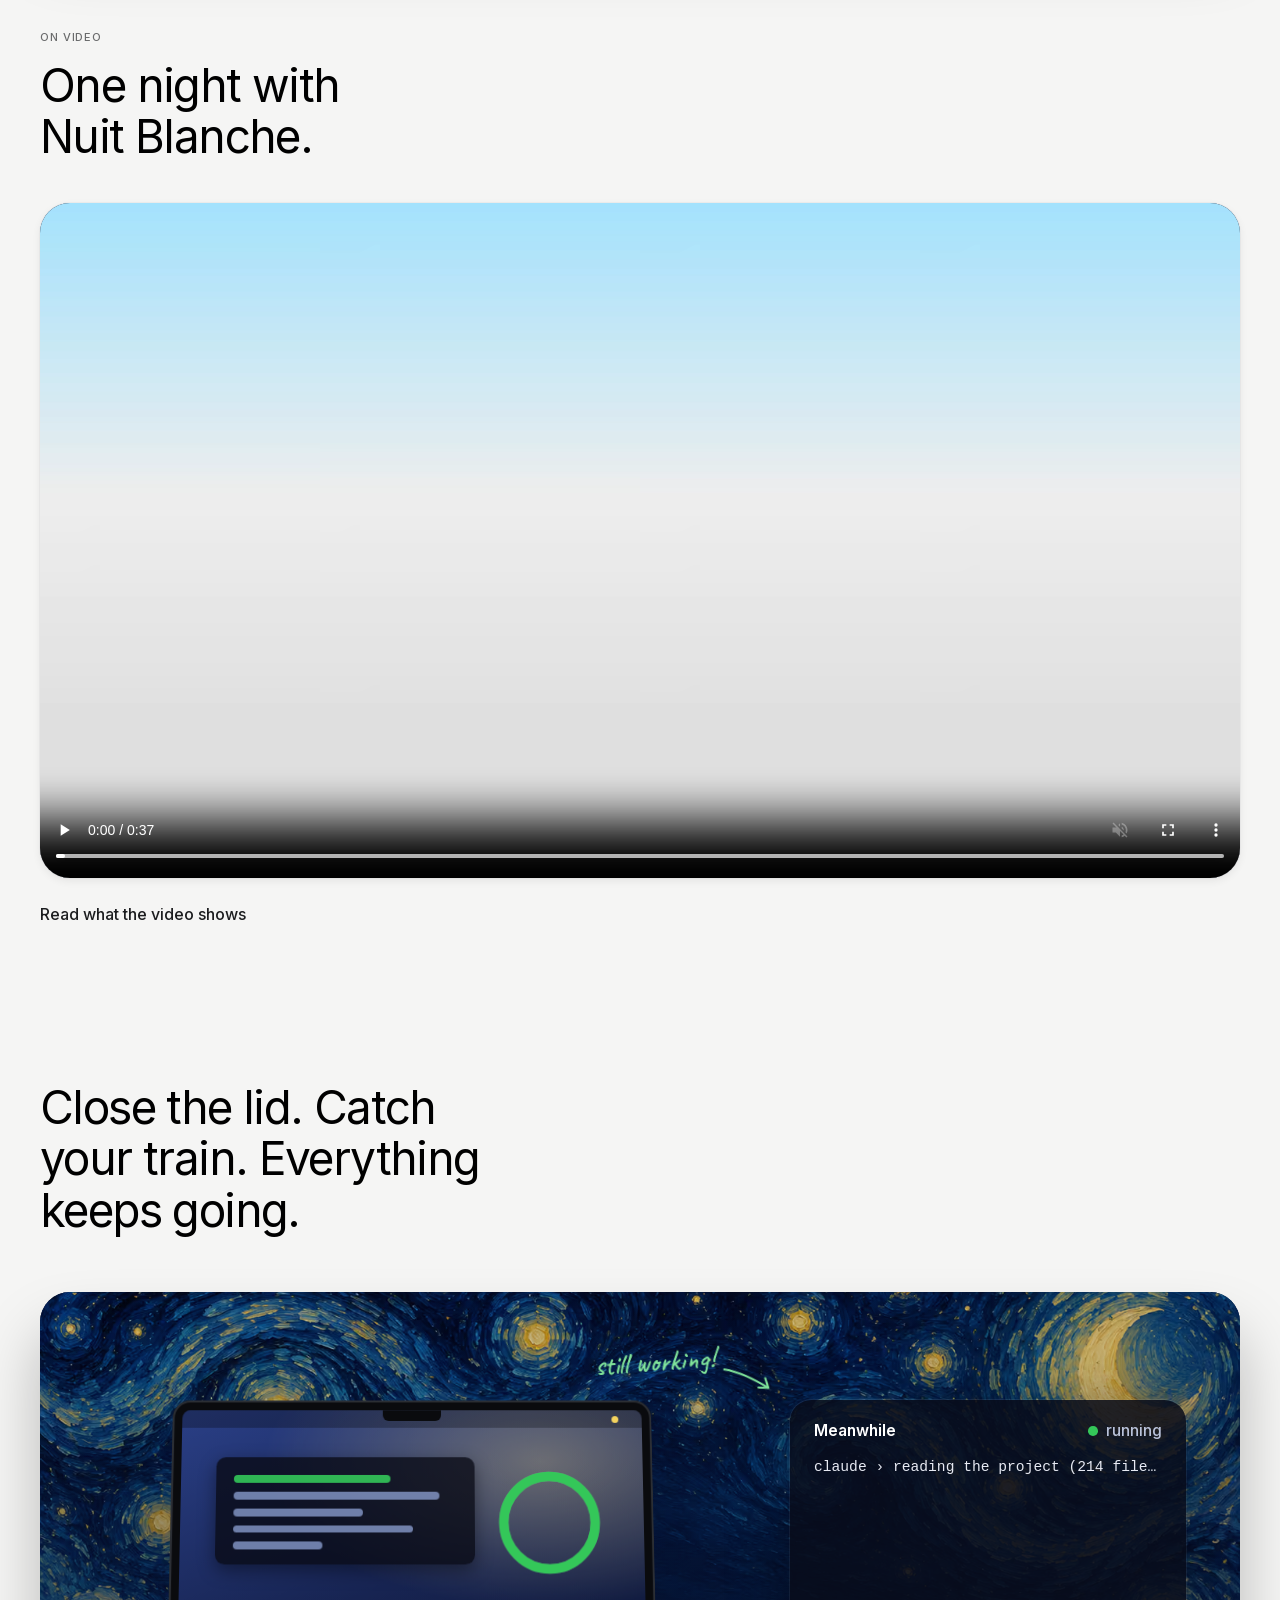
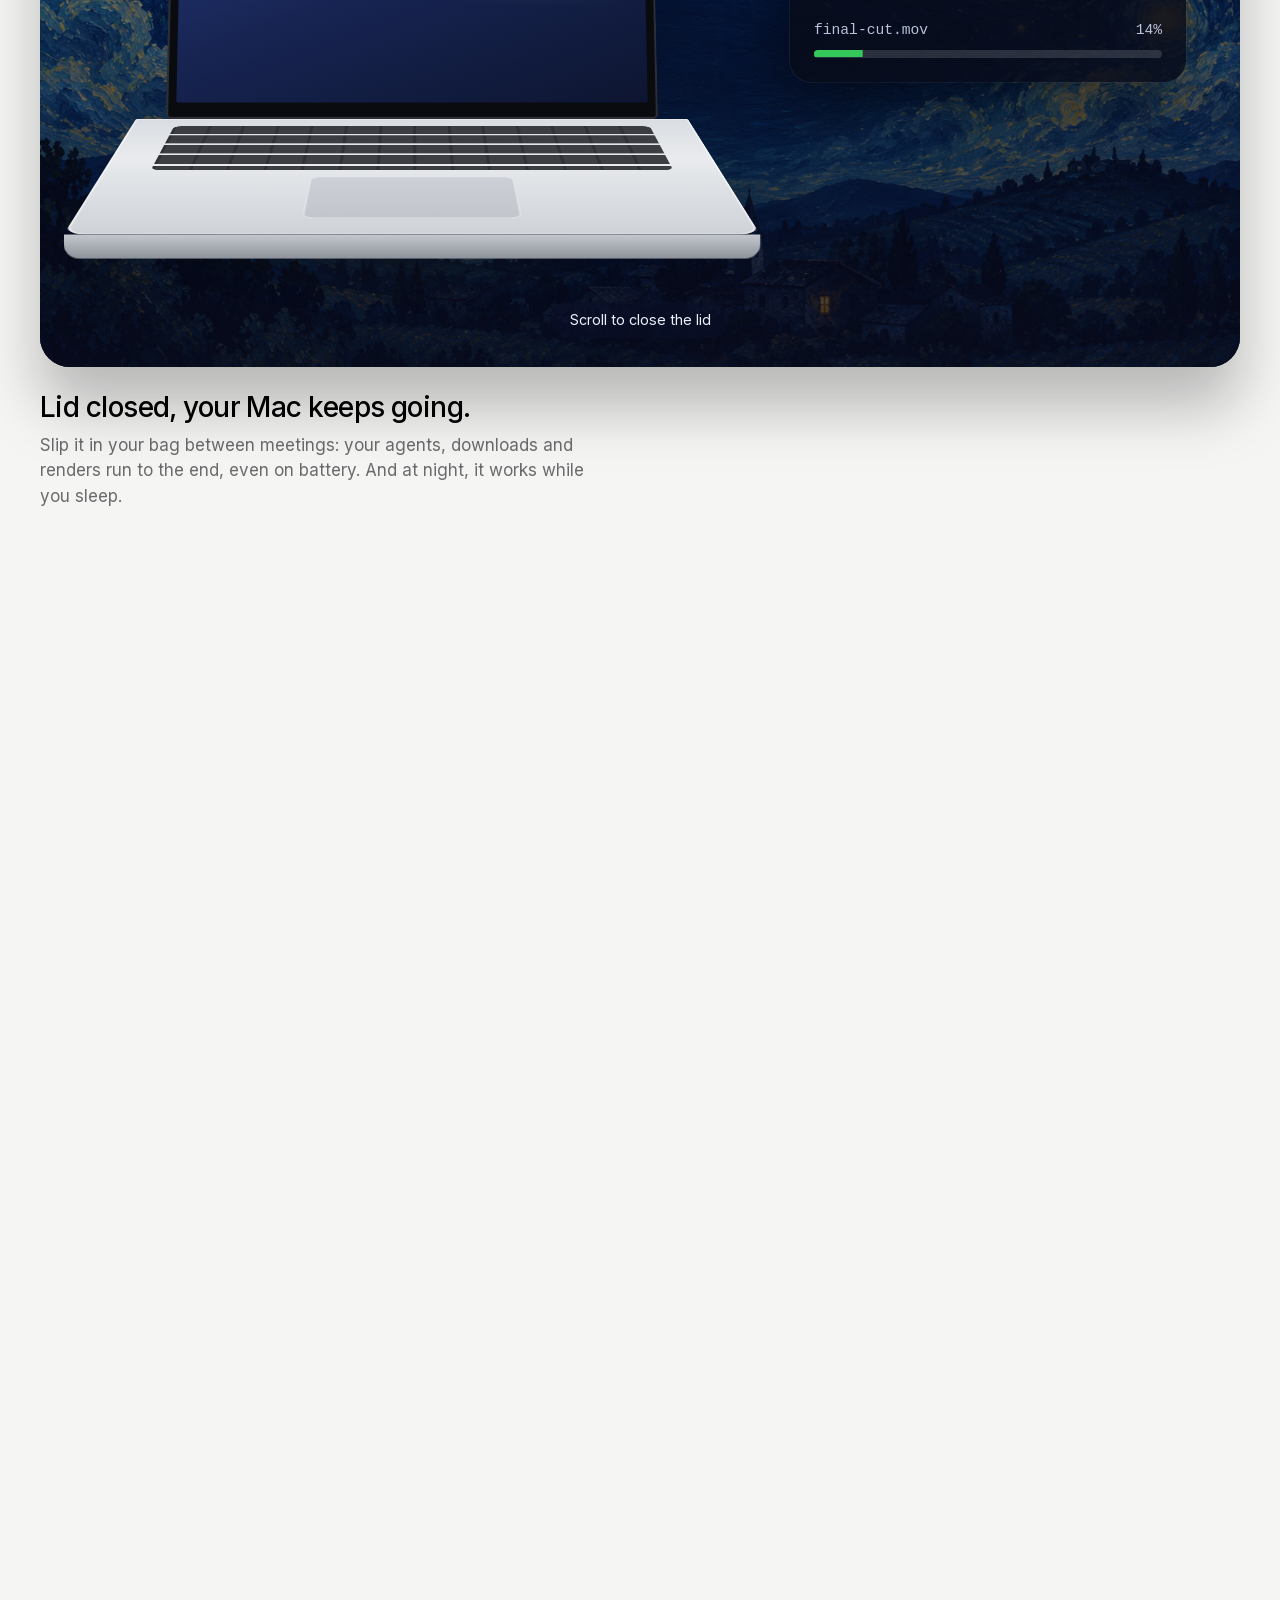
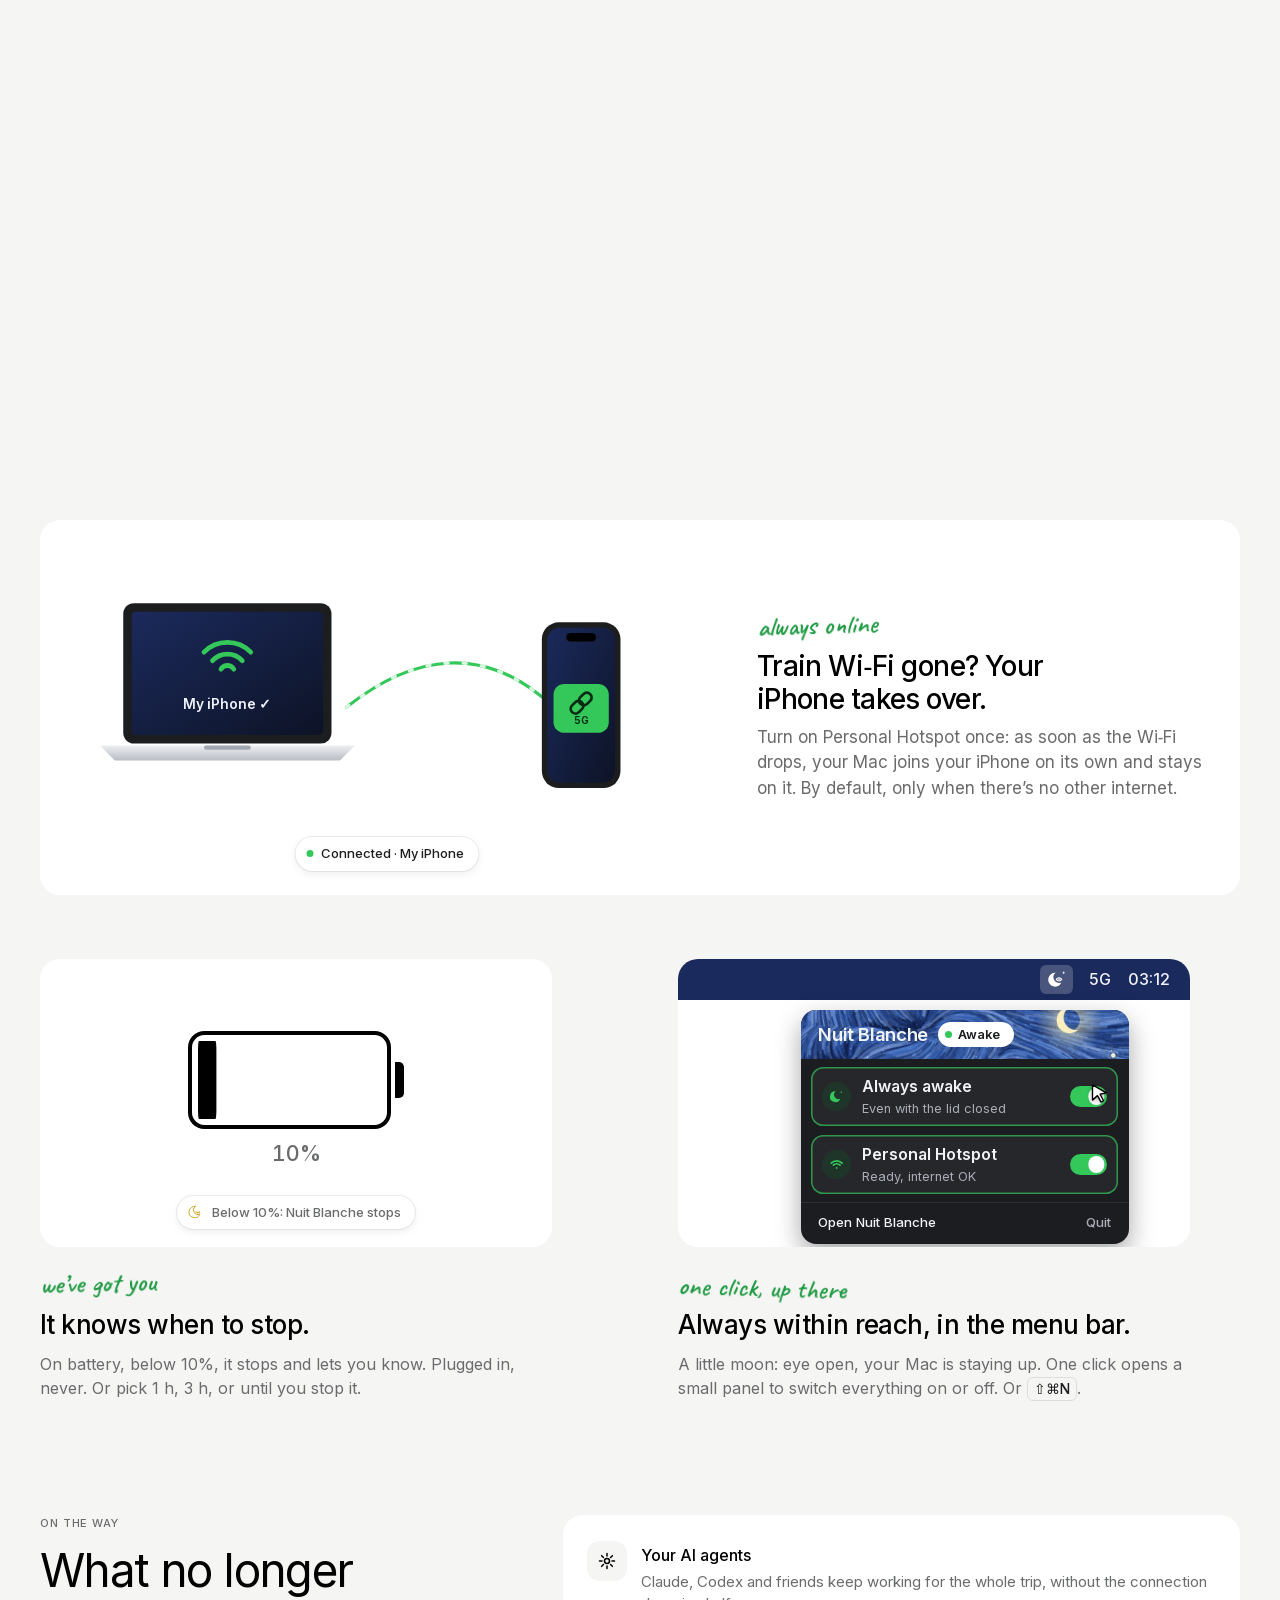
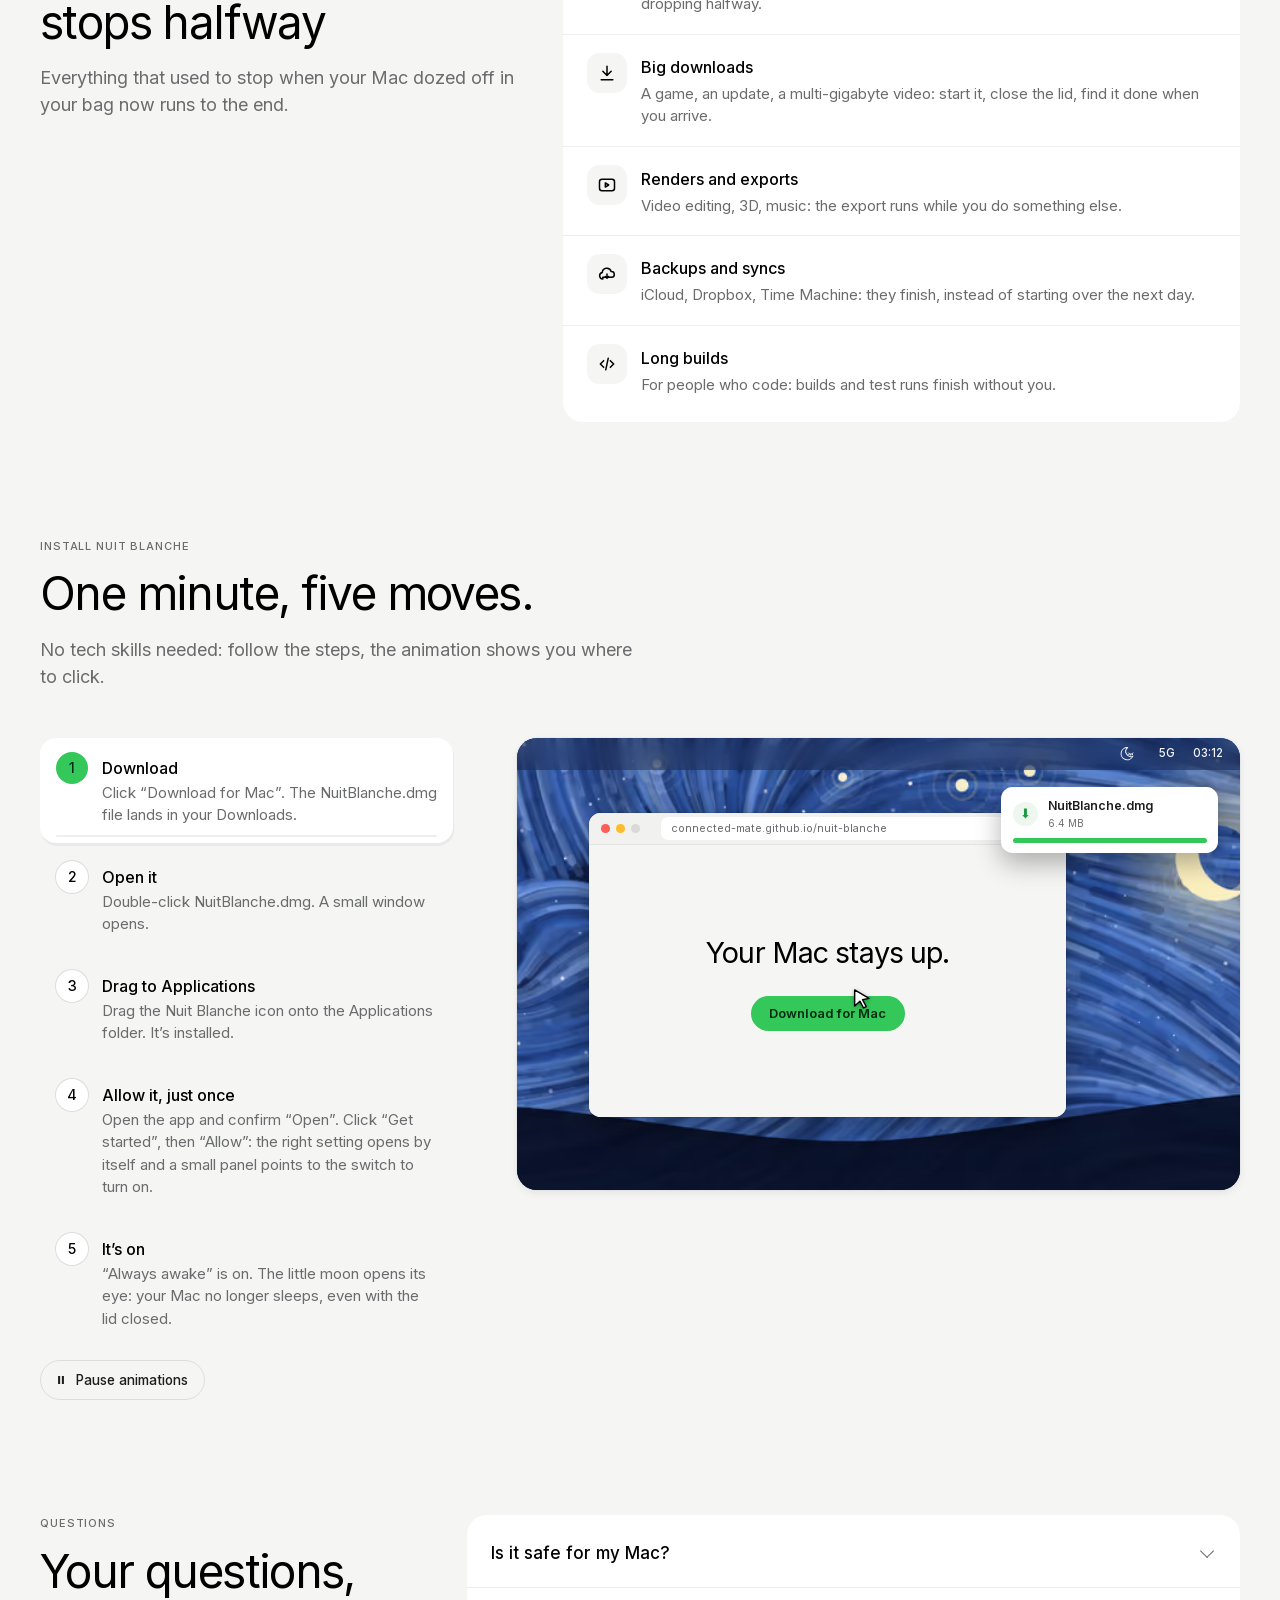
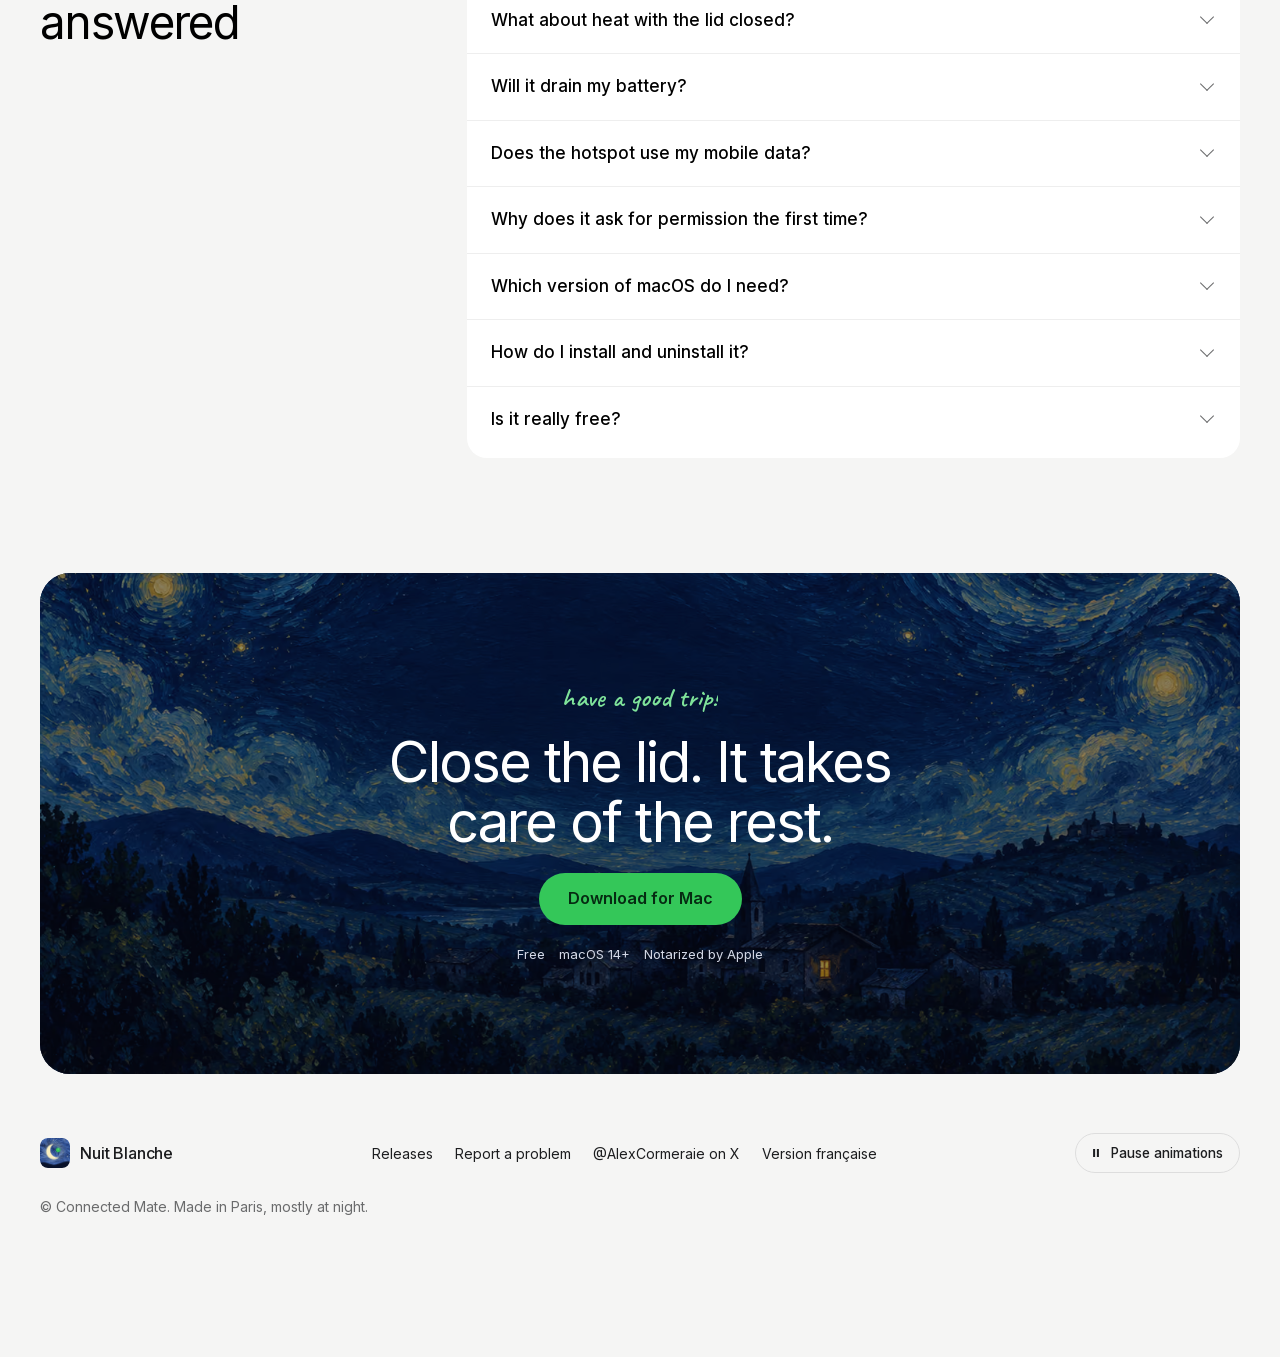
==== commit 75c61bca: "site: update from the app repository Co-Authored-By: Patrick Code <patrick-code@tgv-europe.sncf.fr>" ====
--- a/docs/index.html
+++ b/docs/index.html
@@ -3,8 +3,8 @@
 <head>
 <meta charset="utf-8">
 <meta name="viewport" content="width=device-width, initial-scale=1, viewport-fit=cover">
-<title>Nuit Blanche — ton Mac ne dort plus, même capot fermé</title>
-<meta name="description" content="Nuit Blanche garde ton Mac éveillé d'un seul bouton, même capot fermé. Tes agents IA, téléchargements, rendus et synchros continuent. Et il reste en ligne sur le partage de connexion de ton iPhone. Gratuit, pour Mac.">
+<title>Nuit Blanche — ferme le capot, ton Mac continue</title>
+<meta name="description" content="Ferme le capot, prends ton train : Nuit Blanche garde ton Mac éveillé dans ton sac, sur batterie. Tes agents IA, téléchargements et rendus continuent, et si le Wi‑Fi lâche, il passe sur ton iPhone. Gratuit, pour Mac.">
 <meta name="theme-color" content="#cfeefc" media="(prefers-color-scheme: light)">
 <meta name="theme-color" content="#1b2b5e" media="(prefers-color-scheme: dark)">
 <meta name="color-scheme" content="light dark">
@@ -23,19 +23,19 @@
 <meta property="og:locale" content="fr_FR">
 <meta property="og:locale:alternate" content="en_US">
 <meta property="og:url" content="https://connected-mate.github.io/nuit-blanche/">
-<meta property="og:title" content="Nuit Blanche — ton Mac ne dort plus, même capot fermé">
-<meta property="og:description" content="Un seul bouton : ton Mac reste éveillé et en ligne. Ferme le capot, va dormir, tout continue. Gratuit, pour Mac.">
+<meta property="og:title" content="Nuit Blanche — ferme le capot, ton Mac continue">
+<meta property="og:description" content="Ferme le capot, prends ton train : ton Mac reste éveillé et en ligne dans ton sac. Gratuit, pour Mac.">
 <meta property="og:image" content="https://connected-mate.github.io/nuit-blanche/assets/og.jpg">
 <meta property="og:image:width" content="1200">
 <meta property="og:image:height" content="630">
-<meta property="og:image:alt" content="Un ciel étoilé peint, et la phrase « Ton Mac ne dort plus. Toi, si. »">
+<meta property="og:image:alt" content="Un ciel étoilé peint, et la phrase « Ferme le capot. Ton Mac, lui, continue. »">
 <meta name="twitter:card" content="summary_large_image">
-<meta name="twitter:title" content="Nuit Blanche — ton Mac ne dort plus, même capot fermé">
-<meta name="twitter:description" content="Un seul bouton : ton Mac reste éveillé et en ligne. Ferme le capot, tout continue. Gratuit, pour Mac.">
+<meta name="twitter:title" content="Nuit Blanche — ferme le capot, ton Mac continue">
+<meta name="twitter:description" content="Ferme le capot, prends ton train : ton Mac reste éveillé et en ligne. Gratuit, pour Mac.">
 <meta name="twitter:image" content="https://connected-mate.github.io/nuit-blanche/assets/og.jpg">
 
 <link rel="preload" href="assets/fonts/inter-latin.woff2" as="font" type="font/woff2" crossorigin>
-<link rel="stylesheet" href="style.css">
+<link rel="stylesheet" href="style.css?v=bbb244a2fd">
 <script>
 document.documentElement.classList.replace('no-js', 'js');
 /* Première visite depuis une machine qui n'est pas en français : on propose l'anglais.
@@ -56,7 +56,7 @@
   "name": "Nuit Blanche",
   "applicationCategory": "UtilitiesApplication",
   "operatingSystem": "macOS 14 ou plus récent",
-  "description": "Garde ton Mac éveillé d'un seul bouton, même capot fermé, et connecté au partage de connexion de ton iPhone.",
+  "description": "Garde ton Mac éveillé capot fermé, dans ton sac et sur batterie, et connecté au partage de connexion de ton iPhone quand le Wi‑Fi lâche.",
   "url": "https://connected-mate.github.io/nuit-blanche/",
   "downloadUrl": "https://github.com/Connected-Mate/nuit-blanche/releases/latest/download/NuitBlanche.dmg",
   "image": "https://connected-mate.github.io/nuit-blanche/assets/og.jpg",
@@ -89,9 +89,9 @@
 <section class="wrap hero" aria-labelledby="titre">
   <p class="badge">Gratuit · notarisée par Apple</p>
 
-  <h1 class="display" id="titre">Ton Mac ne dort plus. <span>Toi, si.</span></h1>
-
-  <p class="lede">Un seul bouton, et ton Mac reste éveillé, même capot fermé. Tes agents IA, tes téléchargements, tes rendus et tes synchros continuent pendant que tu t'en vas.</p>
+  <h1 class="display" id="titre">Ferme le capot. <span>Ton Mac, lui, continue.</span></h1>
+
+  <p class="lede">Dans le train, dans le métro, au fond du sac : un seul bouton, et ton Mac reste éveillé capot fermé, sur batterie. Et si le Wi‑Fi lâche, il passe tout seul sur ton iPhone.</p>
 
   <div class="cta__wrap">
     <div class="cta">
@@ -142,7 +142,7 @@
         <svg viewBox="0 0 24 24" width="15" height="15" fill="currentColor"><path d="M4 9.5h3v5H4zM9.2 7.5h3v9h-3zM14.4 5.5h3v13h-3z"/></svg>
         5G
       </span>
-      <span class="menubar__item menubar__clock">ven. 03:12</span>
+      <span class="menubar__item menubar__clock">ven. 08:42</span>
     </div>
 
     <div class="window" role="group" aria-label="Aperçu de la fenêtre Nuit Blanche">
@@ -209,7 +209,7 @@
 <!-- ————————————————————————————— fonctions -->
 <section class="wrap section" id="fonctions" aria-labelledby="fonctions-titre">
   <p class="kicker">Ce que fait Nuit Blanche</p>
-  <h2 class="h2" id="fonctions-titre">Ferme le capot. Va dormir. Tout continue.</h2>
+  <h2 class="h2" id="fonctions-titre">Ferme le capot. Prends ton train. Tout continue.</h2>
 
   <div class="lid" data-lid>
     <div class="lid__sticky">
@@ -256,7 +256,7 @@
       </div>
       <div class="lid__copy">
         <h3>Capot fermé, ton Mac continue.</h3>
-        <p>Rabats l'écran, glisse-le sous ton bras : tes agents, téléchargements et rendus vont jusqu'au bout.</p>
+        <p>Glisse-le dans ton sac entre deux rendez-vous : tes agents, téléchargements et rendus vont jusqu'au bout, même sur batterie. Et le soir, il bosse pendant que tu dors.</p>
       </div>
     </div>
   </div>
@@ -294,8 +294,8 @@
     </div>
     <div class="hsx__copy">
       <p class="note" aria-hidden="true">toujours en ligne</p>
-      <h3>Ton iPhone devient sa connexion.</h3>
-      <p>Active le partage de connexion une fois : dès que ton iPhone apparaît, ton Mac le rejoint. Par défaut, seulement s'il n'a pas d'autre Internet.</p>
+      <h3>Le Wi‑Fi du train lâche ? Ton iPhone prend le relais.</h3>
+      <p>Active le partage de connexion une fois : dès que le Wi‑Fi tombe, ton Mac rejoint ton iPhone tout seul, et y reste. Par défaut, seulement quand il n'a pas d'autre Internet.</p>
     </div>
   </div>
 
@@ -332,20 +332,20 @@
 <section class="wrap section" aria-labelledby="jobs-titre">
   <div class="jobs">
     <div>
-      <p class="kicker">Pendant que tu dors</p>
+      <p class="kicker">Pendant le trajet</p>
       <h2 class="h2" id="jobs-titre">Ce qui ne s'arrête plus en route</h2>
-      <p class="intro">Tout ce qui s'interrompait quand ton Mac s'endormait va maintenant jusqu'au bout.</p>
+      <p class="intro">Tout ce qui s'arrêtait quand ton Mac s'endormait dans ton sac va maintenant jusqu'au bout.</p>
     </div>
     <ul class="jobs__list">
       <li>
         <span class="jobs__ico" aria-hidden="true"><svg viewBox="0 0 24 24" width="20" height="20" fill="none" stroke="currentColor" stroke-width="1.8" stroke-linecap="round" stroke-linejoin="round"><path d="M12 3v3M12 18v3M3 12h3M18 12h3M5.6 5.6l2.1 2.1M16.3 16.3l2.1 2.1M5.6 18.4l2.1-2.1M16.3 7.7l2.1-2.1"/><circle cx="12" cy="12" r="3"/></svg></span>
         <b>Tes agents IA</b>
-        <span>Claude, Codex et les autres continuent leur tâche toute la nuit, sans que la connexion saute au milieu.</span>
+        <span>Claude, Codex et les autres continuent leur tâche pendant tout le trajet, sans que la connexion saute au milieu.</span>
       </li>
       <li>
         <span class="jobs__ico" aria-hidden="true"><svg viewBox="0 0 24 24" width="20" height="20" fill="none" stroke="currentColor" stroke-width="1.8" stroke-linecap="round" stroke-linejoin="round"><path d="M12 4v11M7 10l5 5 5-5M5 20h14"/></svg></span>
         <b>Les gros téléchargements</b>
-        <span>Un jeu, une mise à jour, une vidéo de plusieurs gigas&nbsp;: lance, ferme, retrouve-le fini.</span>
+        <span>Un jeu, une mise à jour, une vidéo de plusieurs gigas&nbsp;: lance, ferme, retrouve-le fini à l'arrivée.</span>
       </li>
       <li>
         <span class="jobs__ico" aria-hidden="true"><svg viewBox="0 0 24 24" width="20" height="20" fill="none" stroke="currentColor" stroke-width="1.8" stroke-linecap="round" stroke-linejoin="round"><rect x="3" y="5" width="18" height="14" rx="3"/><path d="M10 9.5v5l4-2.5-4-2.5Z"/></svg></span>
@@ -532,8 +532,8 @@
       <source type="image/avif" srcset="assets/sky-800.avif 800w, assets/sky-1536.avif 1536w" sizes="(max-width: 1260px) 100vw, 1200px">
       <img src="assets/sky-1536.jpg" width="1536" height="1024" alt="" loading="lazy" decoding="async">
     </picture>
-    <p class="note" aria-hidden="true">bonne nuit&nbsp;!</p>
-    <h2 id="fin-titre">Ce soir, c'est ton Mac qui fait nuit blanche.</h2>
+    <p class="note" aria-hidden="true">bonne route&nbsp;!</p>
+    <h2 id="fin-titre">Ferme le capot. Il s'occupe du reste.</h2>
     <a class="btn btn--go btn--lg" data-download href="https://github.com/Connected-Mate/nuit-blanche/releases/latest/download/NuitBlanche.dmg"><span data-download-label>Télécharger pour Mac</span></a>
     <p class="fine"><span>Gratuit</span><span>macOS 14+</span><span>Notarisée par Apple</span></p>
   </div>
@@ -562,6 +562,6 @@
   <a class="btn btn--go" data-download href="https://github.com/Connected-Mate/nuit-blanche/releases/latest/download/NuitBlanche.dmg"><span data-download-short>Télécharger</span></a>
 </nav>
 
-<script src="main.js" defer></script>
+<script src="main.js?v=6ce5aa2da7" defer></script>
 </body>
 </html>
--- a/docs/style.css
+++ b/docs/style.css
@@ -209,9 +209,9 @@
   line-height: 1.06;
   letter-spacing: -.04em;
   font-weight: 400;
-  max-width: 14ch;
-}
-.display span { color: var(--muted); }
+  max-width: 21ch;
+}
+.display span { display: block; color: var(--muted); }
 
 .lede {
   font-size: clamp(17px, 1.6vw, 20px); line-height: 1.5;
@@ -237,7 +237,7 @@
 }
 .note--hero {
   position: absolute; right: calc(100% + 16px); top: -8px;
-  width: 150px; text-align: right; transform: rotate(-3deg);
+  width: 175px; text-align: right; transform: rotate(-3deg);
 }
 .note--hero svg { margin: 0 0 0 auto; color: var(--note); }
 @media (max-width: 860px) {
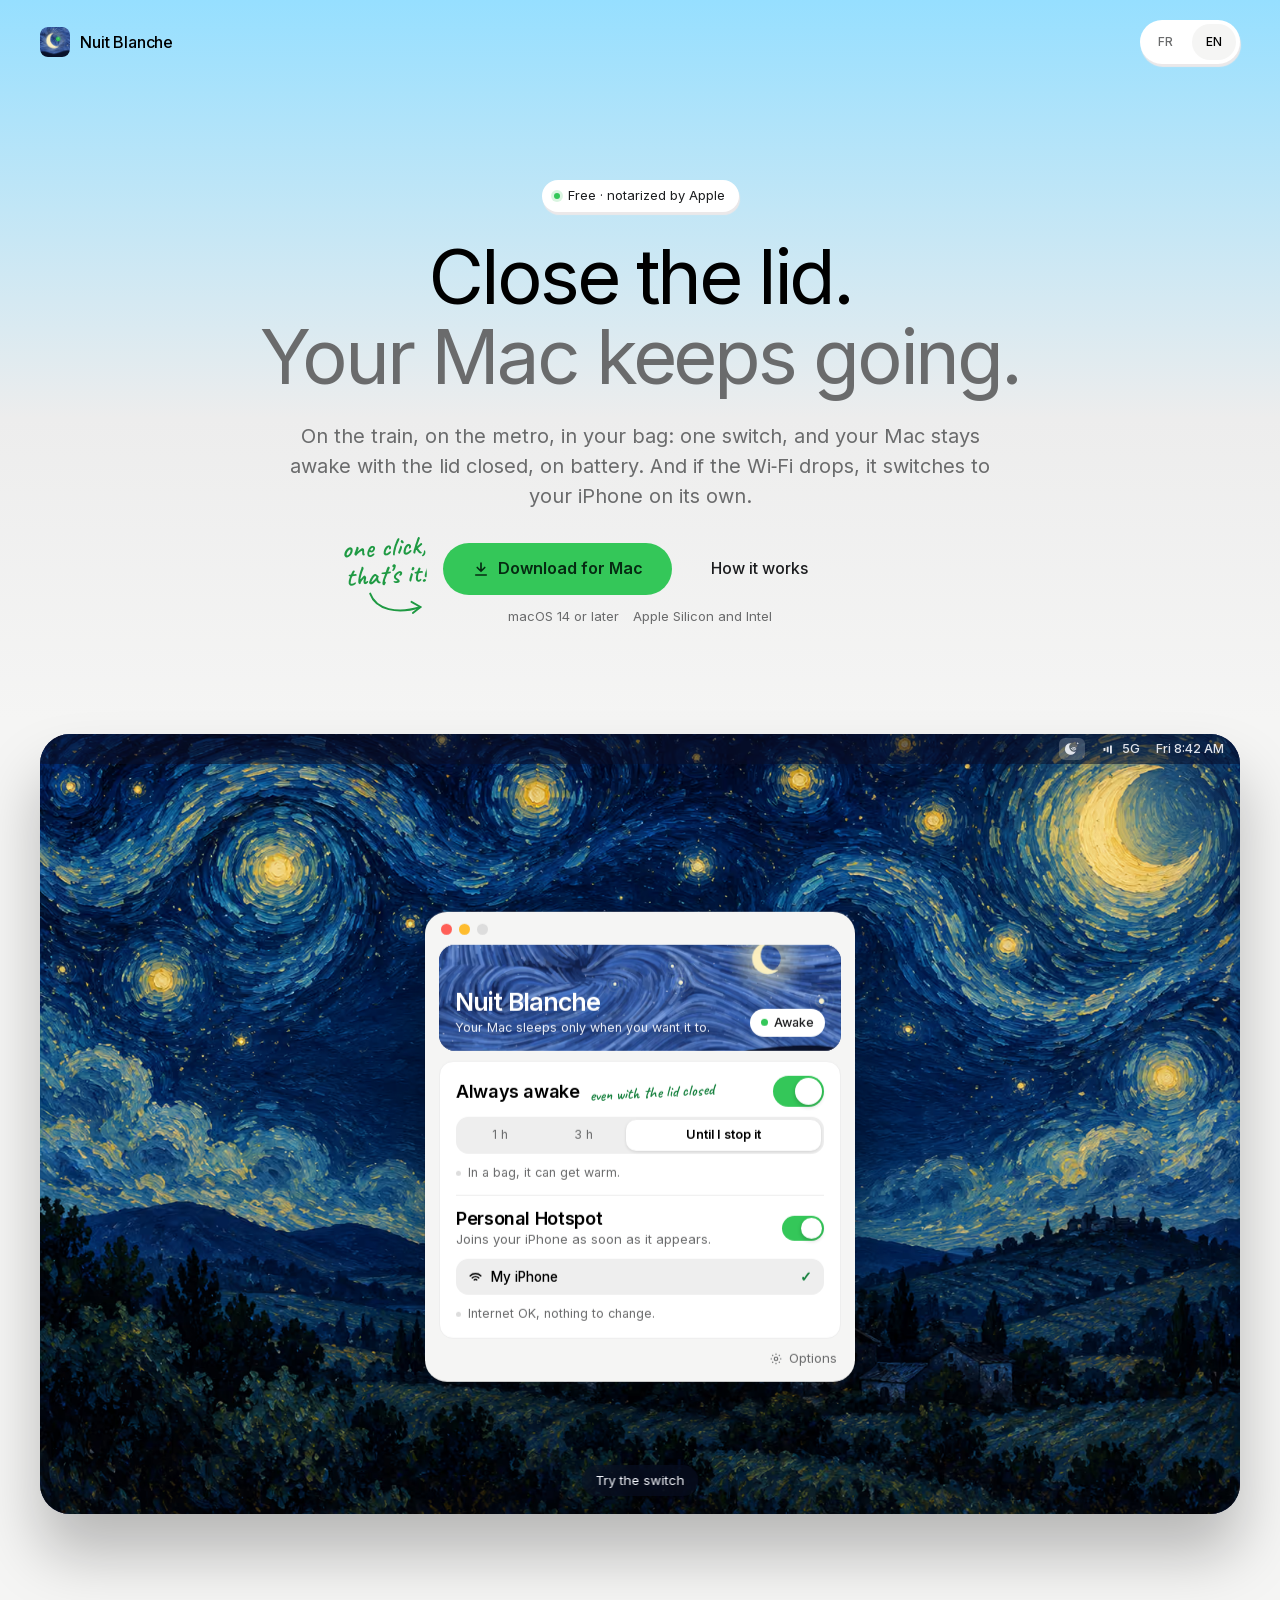
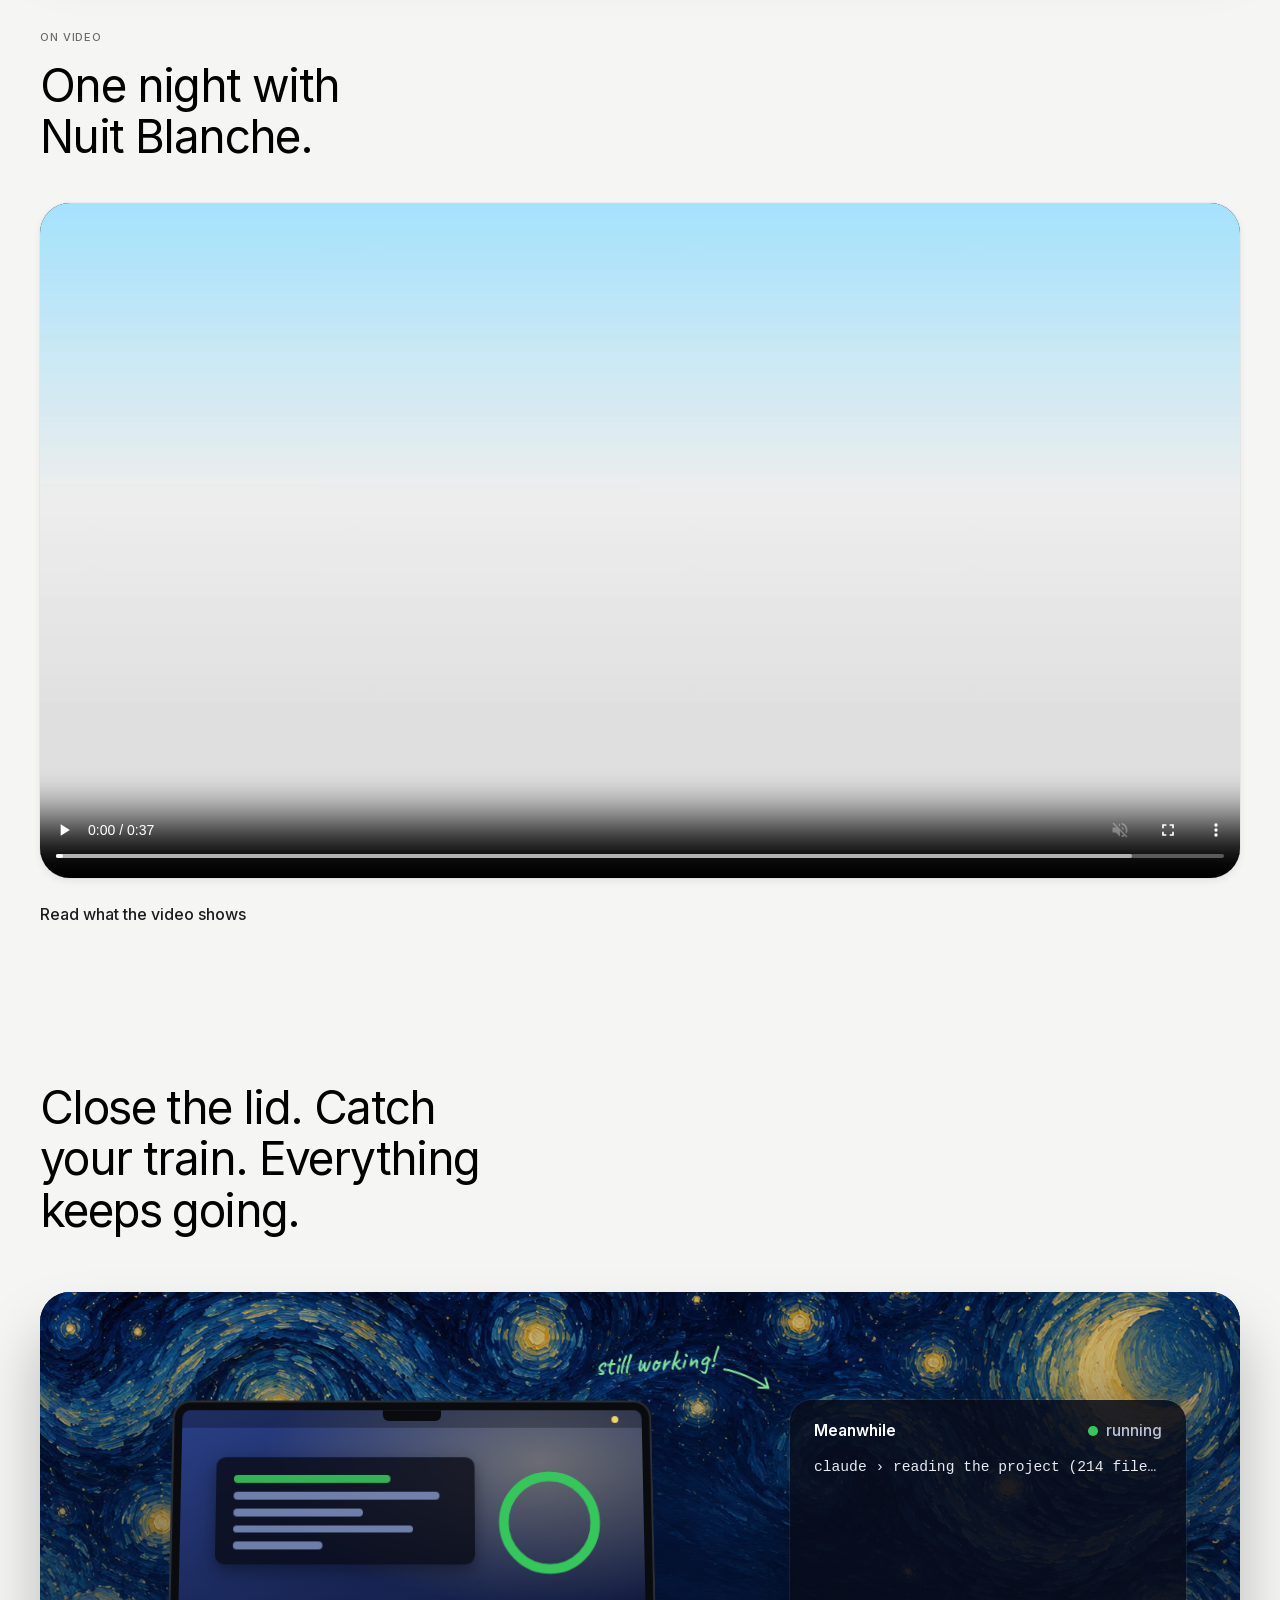
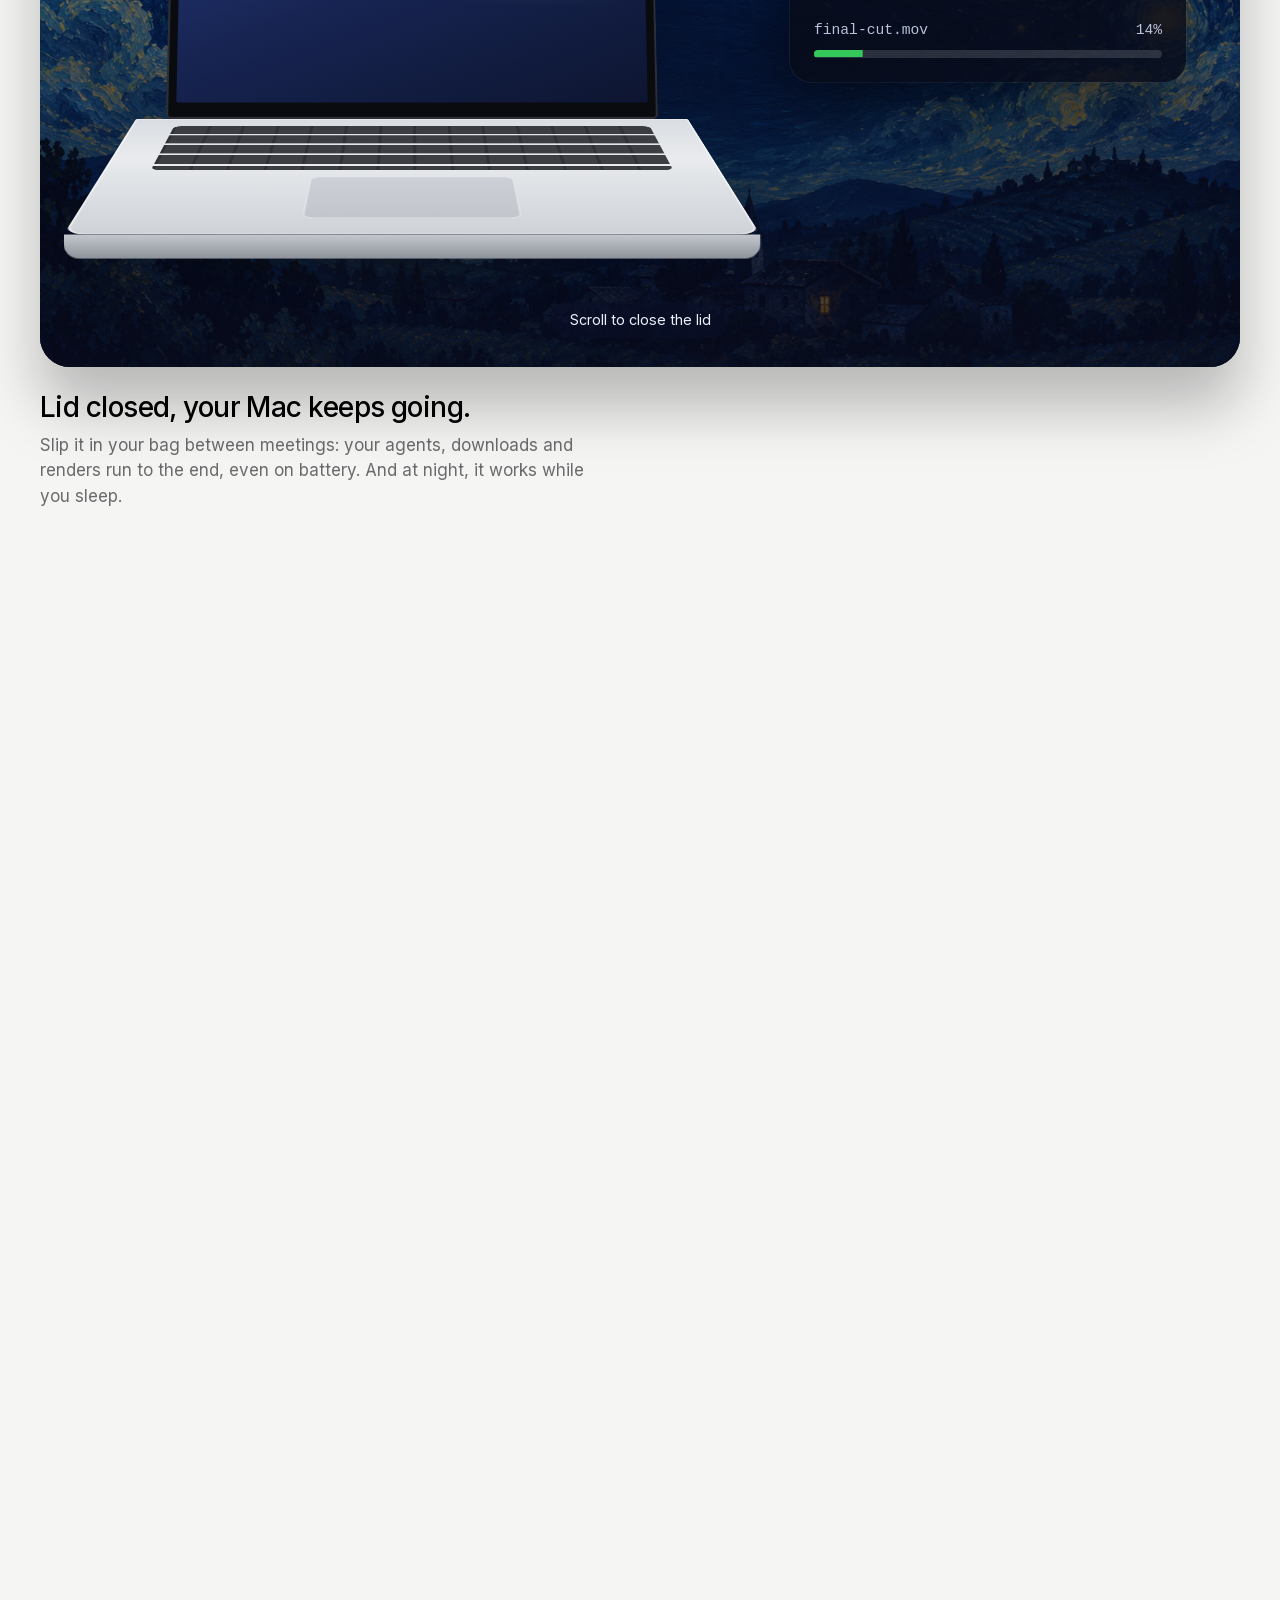
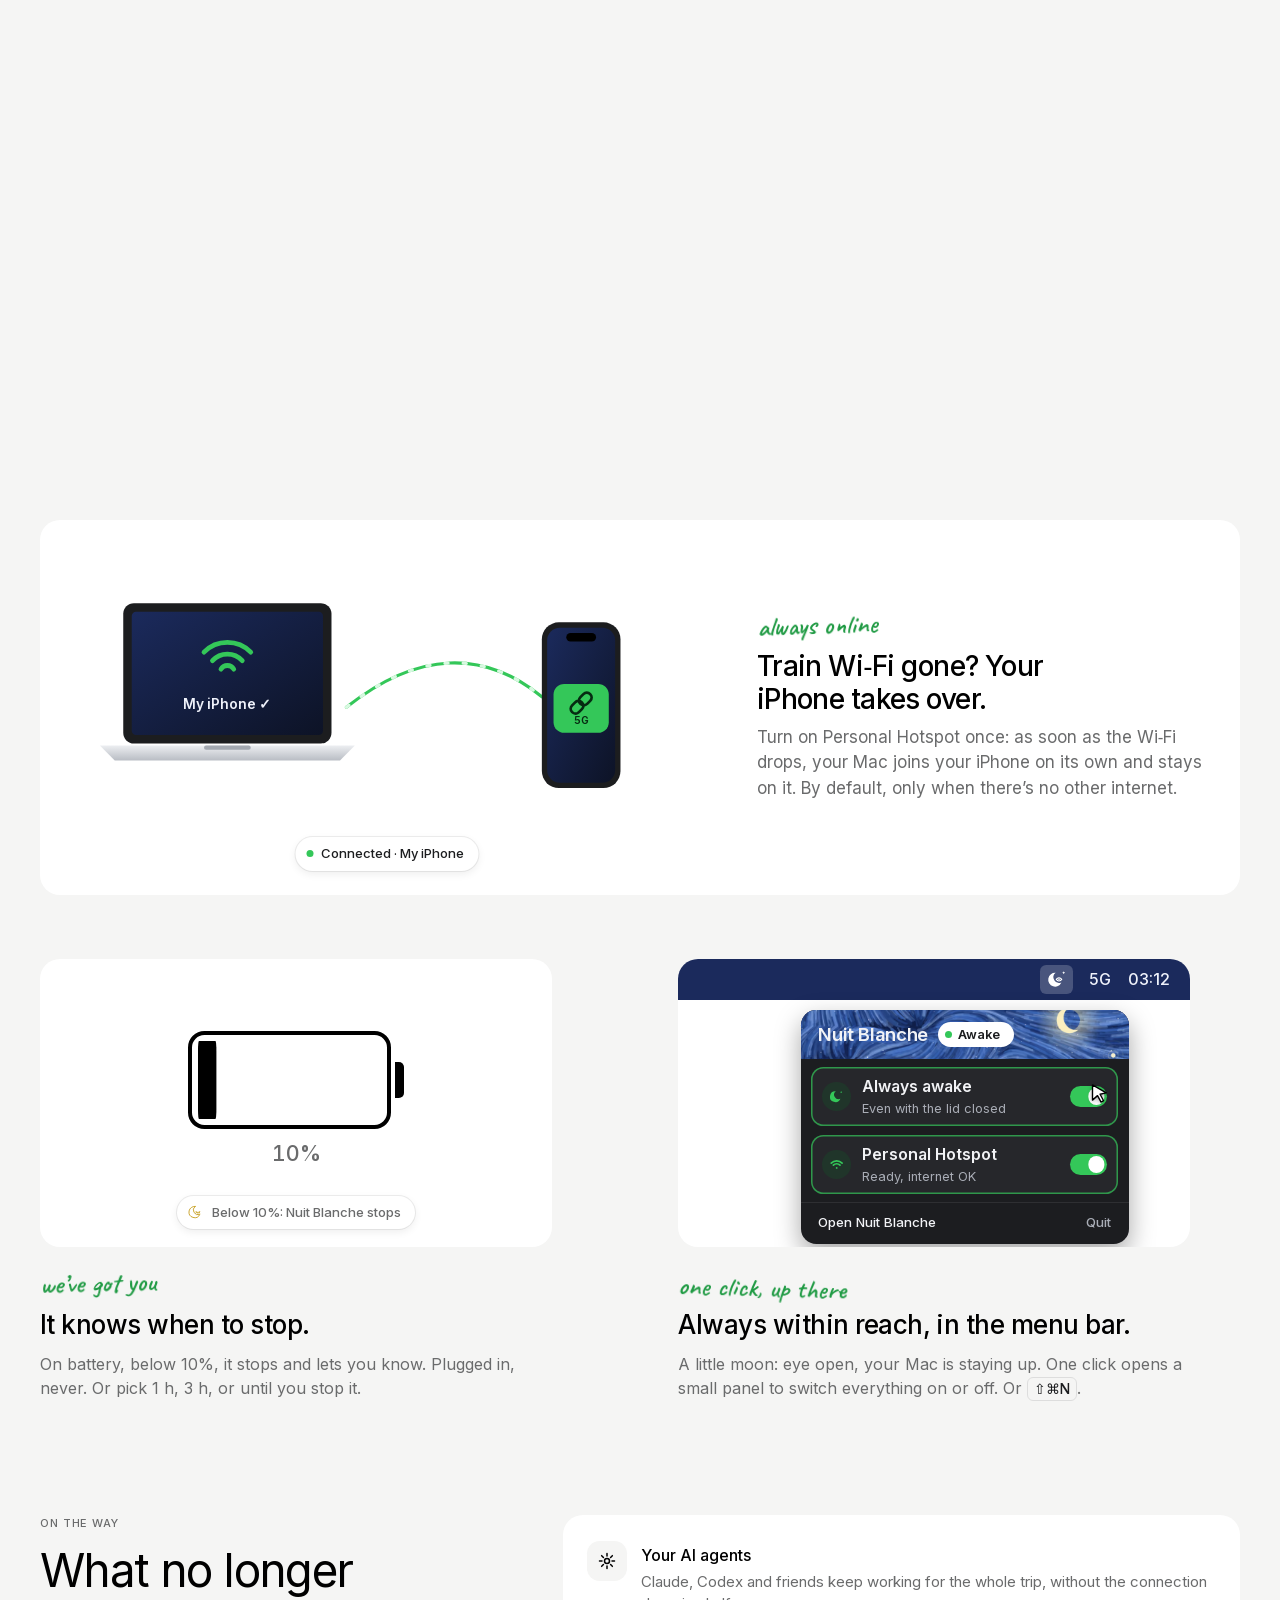
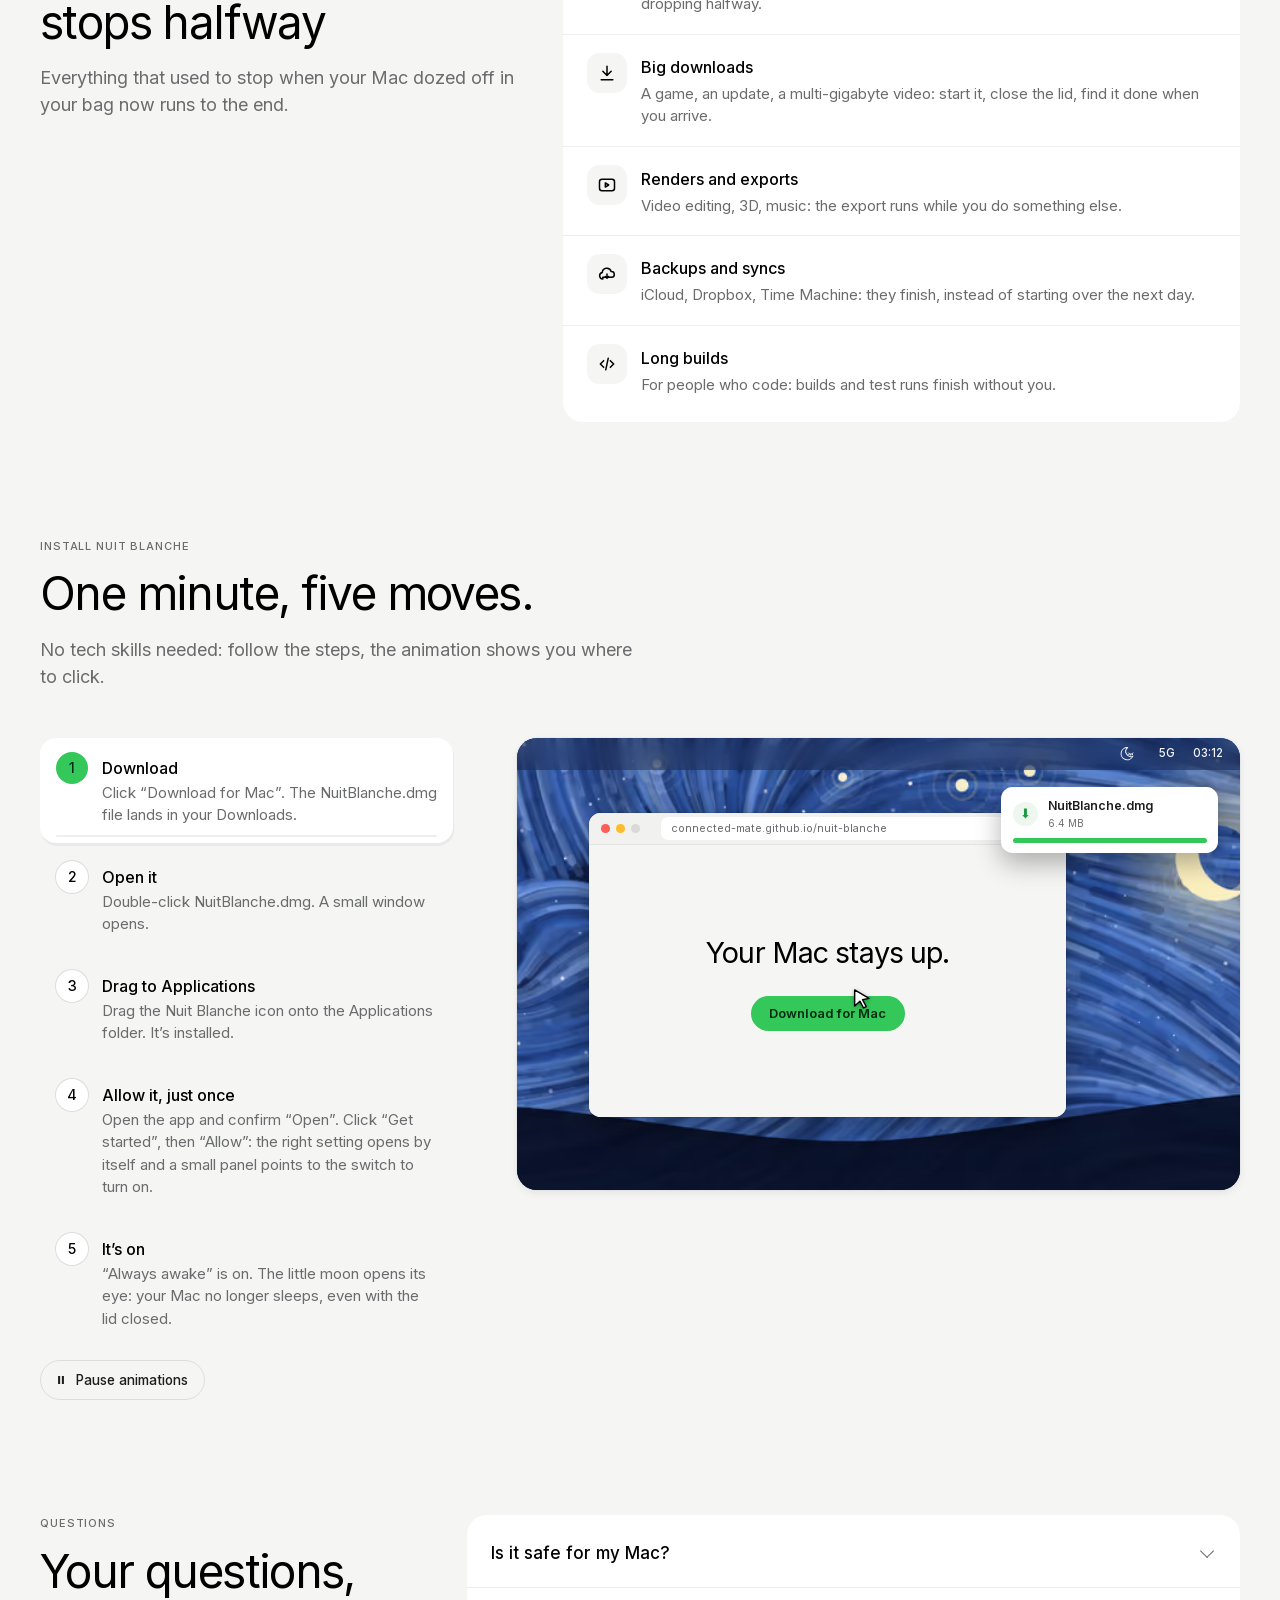
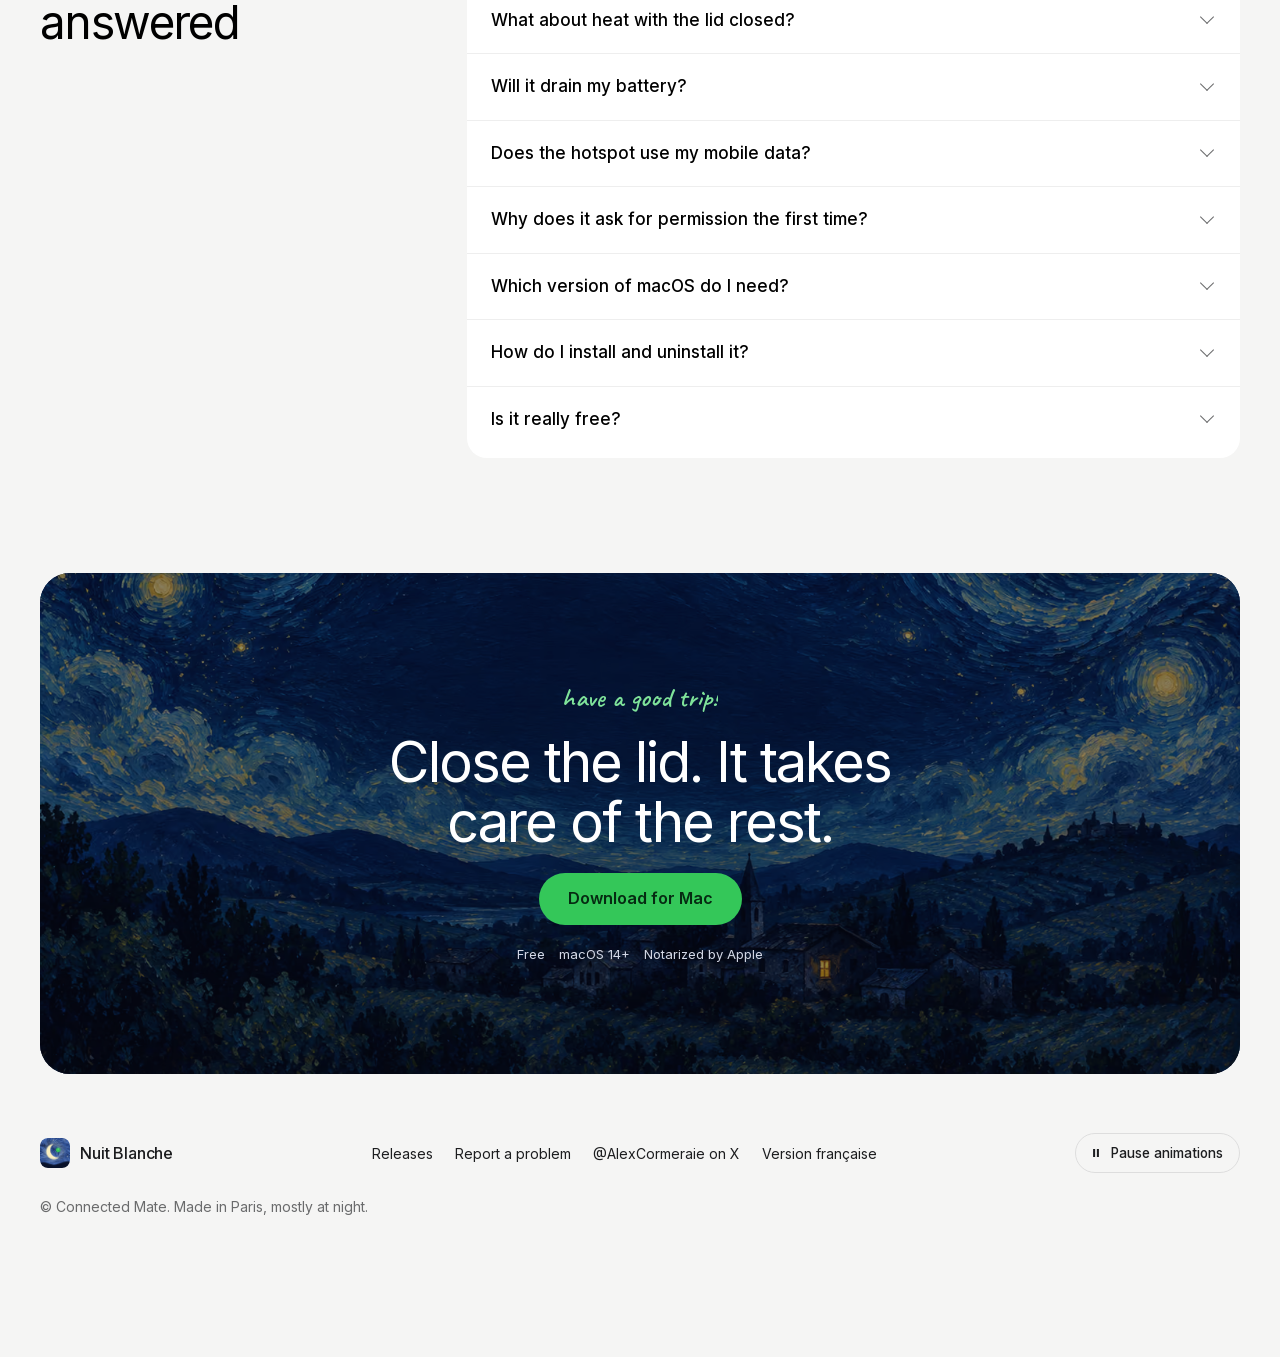
==== commit 6d5a80cc: "site: update from the app repository Co-Authored-By: Patrick Code <patrick-code@tgv-europe.sncf.fr>" ====
--- a/docs/index.html
+++ b/docs/index.html
@@ -35,7 +35,7 @@
 <meta name="twitter:image" content="https://connected-mate.github.io/nuit-blanche/assets/og.jpg">
 
 <link rel="preload" href="assets/fonts/inter-latin.woff2" as="font" type="font/woff2" crossorigin>
-<link rel="stylesheet" href="style.css?v=bbb244a2fd">
+<link rel="stylesheet" href="style.css?v=55b93d5a9b">
 <script>
 document.documentElement.classList.replace('no-js', 'js');
 /* Première visite depuis une machine qui n'est pas en français : on propose l'anglais.
--- a/docs/style.css
+++ b/docs/style.css
@@ -558,6 +558,7 @@
 /* — entrée de la page — */
 @media (prefers-reduced-motion: no-preference) {
   .hero > * { animation: rise .7s var(--ease-out-quint) both; }
+  .hero > h1, .hero > .lede { animation-name: rise-still; }
   .hero > :nth-child(2) { animation-delay: .06s; }
   .hero > :nth-child(3) { animation-delay: .12s; }
   .hero > :nth-child(4) { animation-delay: .18s; }
@@ -581,6 +582,8 @@
 }
 
 @keyframes rise { from { opacity: 0; transform: translateY(14px); } }
+/* le titre reste visible dès la première image (LCP) : il glisse sans apparaître en fondu */
+@keyframes rise-still { from { transform: translateY(14px); } }
 @keyframes rise-stage { from { opacity: 0; transform: translateY(28px) scale(.985); } }
 @keyframes window-in { from { opacity: 0; transform: translate(-50%, calc(-50% + 26px)) scale(.97); } }
 @keyframes drift { from { transform: scale(1.015) translate(0, 0); } to { transform: scale(1.07) translate(-1.4%, .9%); } }
@@ -671,7 +674,8 @@
 }
 .mpanel__head {
   display: flex; align-items: center; gap: 2cqw; height: 9.5cqw; padding: 0 3.4cqw;
-  background: url("assets/banner.jpg") 50% 30% / cover, #23366f;
+  background: #23366f url("assets/banner.jpg") 50% 30% / cover;
+  background-image: image-set("assets/banner.avif" type("image/avif"), "assets/banner.jpg" type("image/jpeg"));
 }
 .mpanel__title { font-size: 3.6cqw; font-weight: 600; letter-spacing: -.02em; }
 .mpanel__chip { display: inline-flex; align-items: center; gap: 1cqw; padding: .6cqw 1.8cqw .6cqw 1.4cqw; border-radius: 10cqw; background: #fff; color: #1c1d1f; font-size: 2.5cqw; }
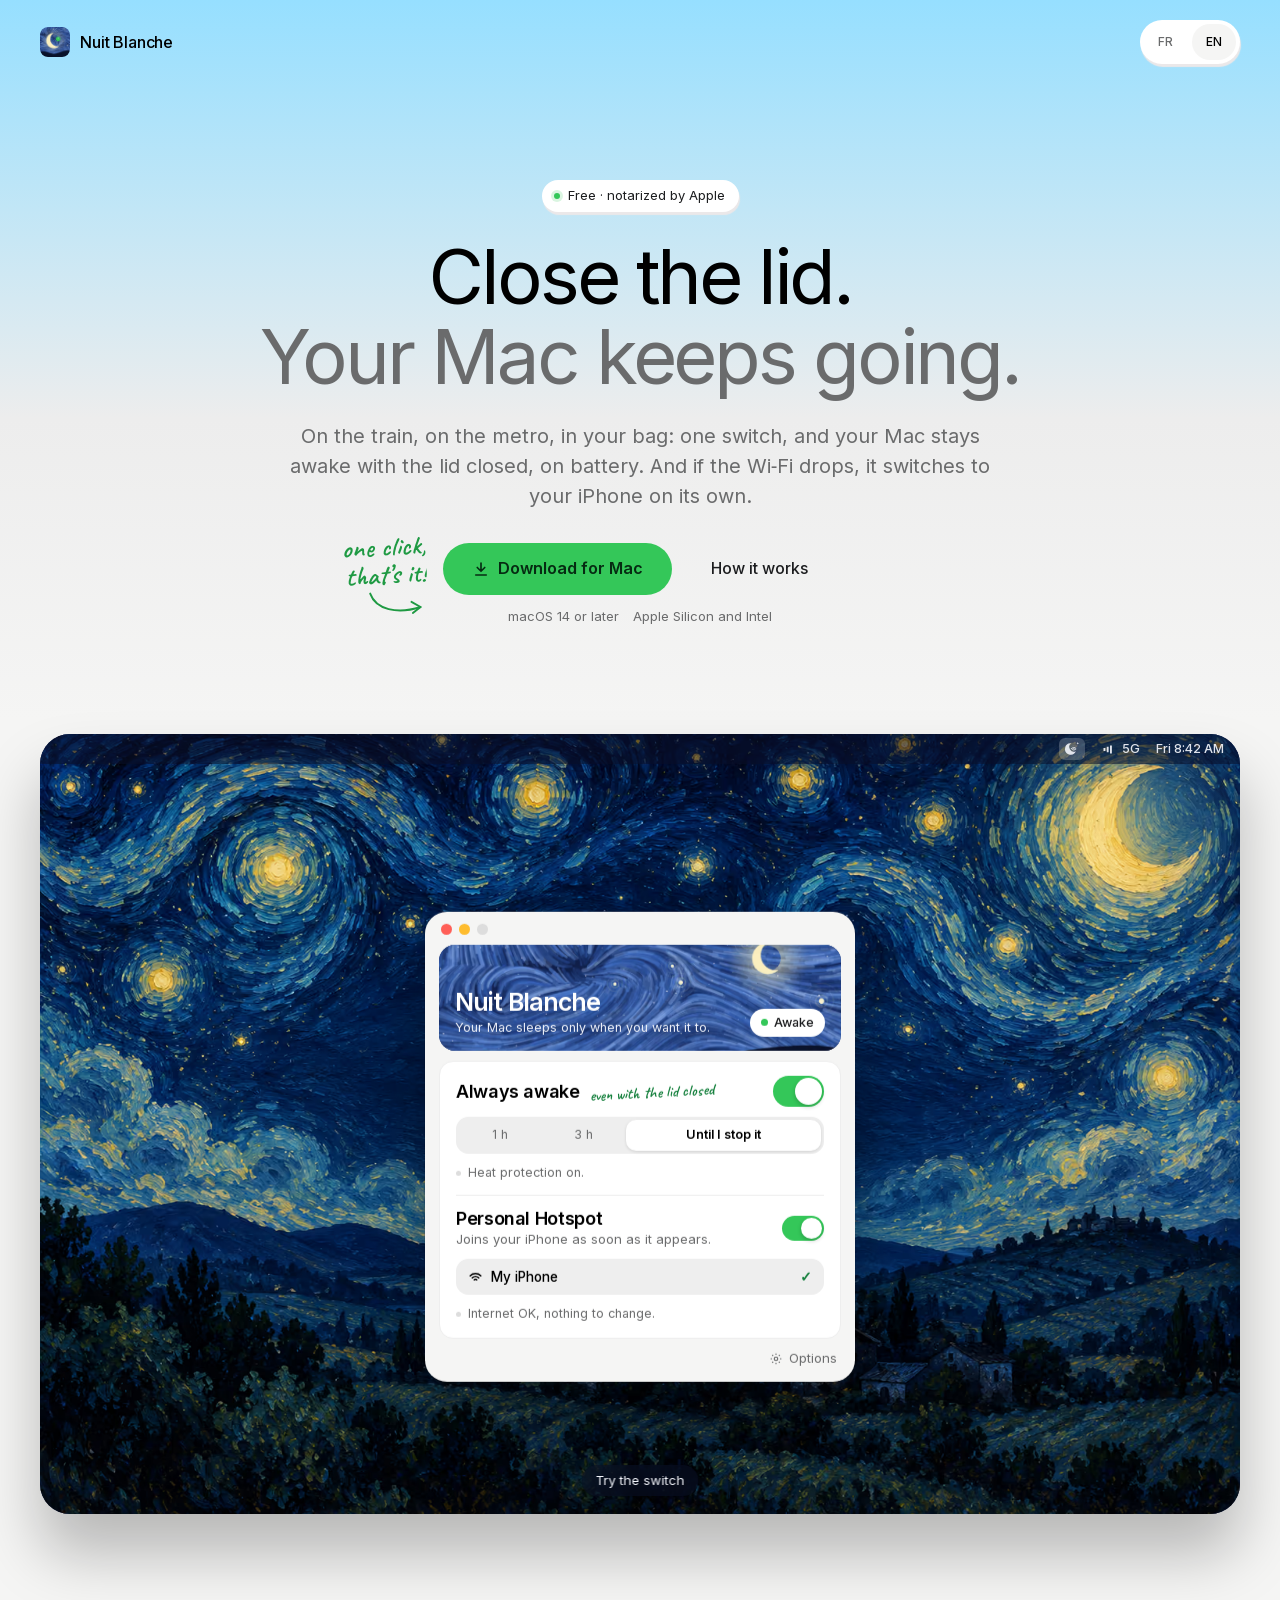
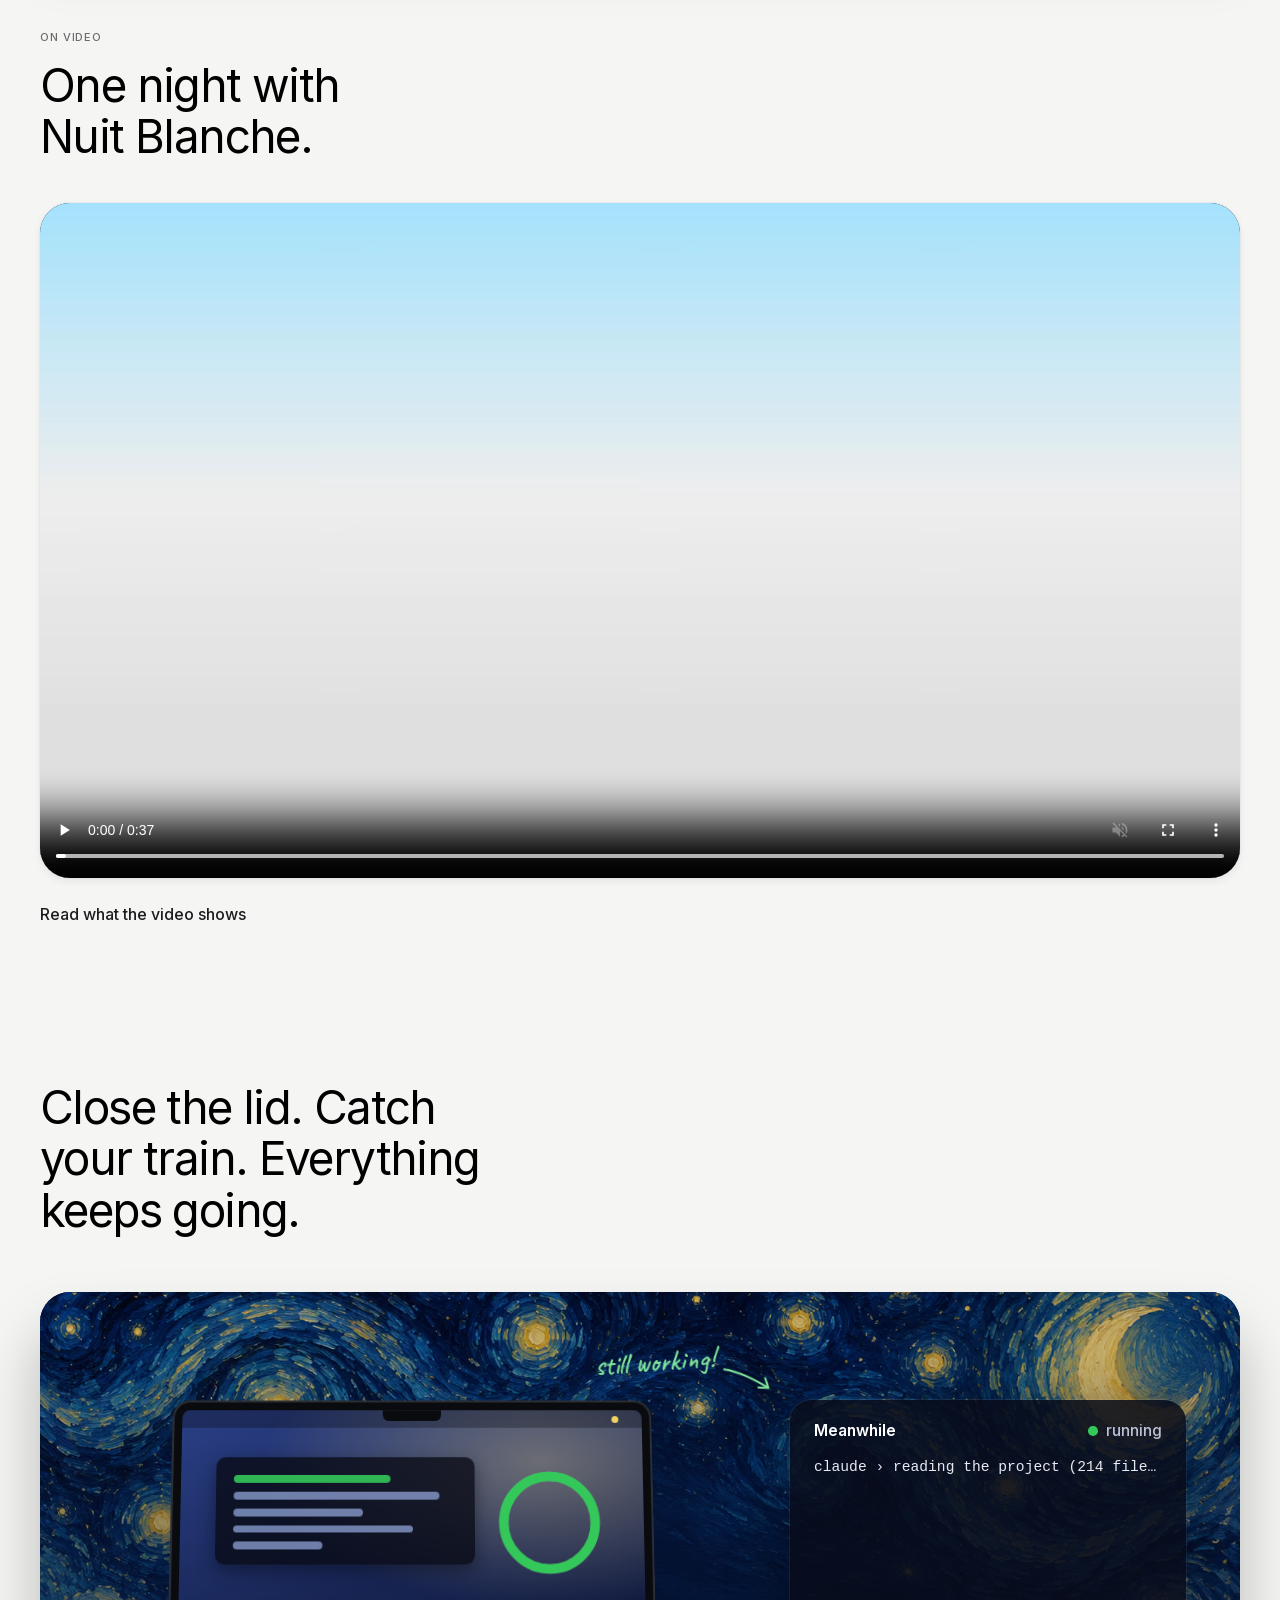
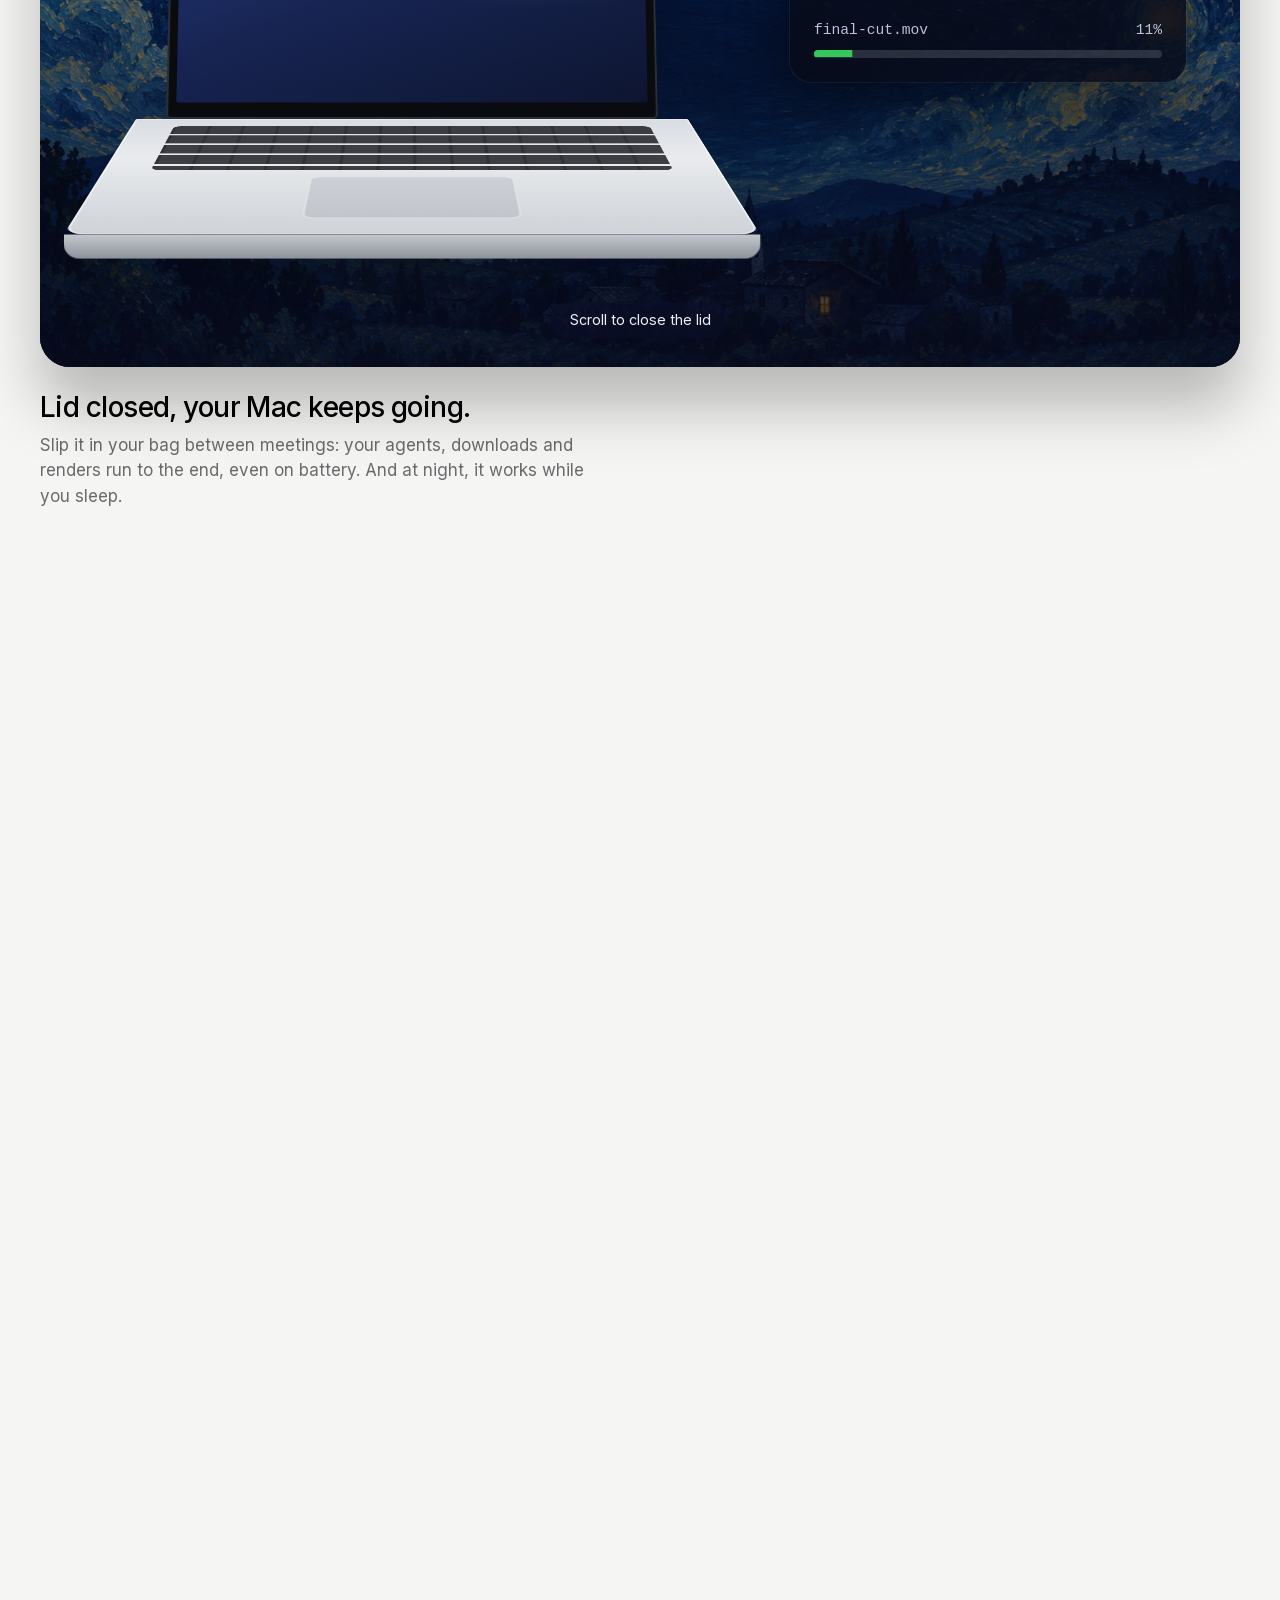
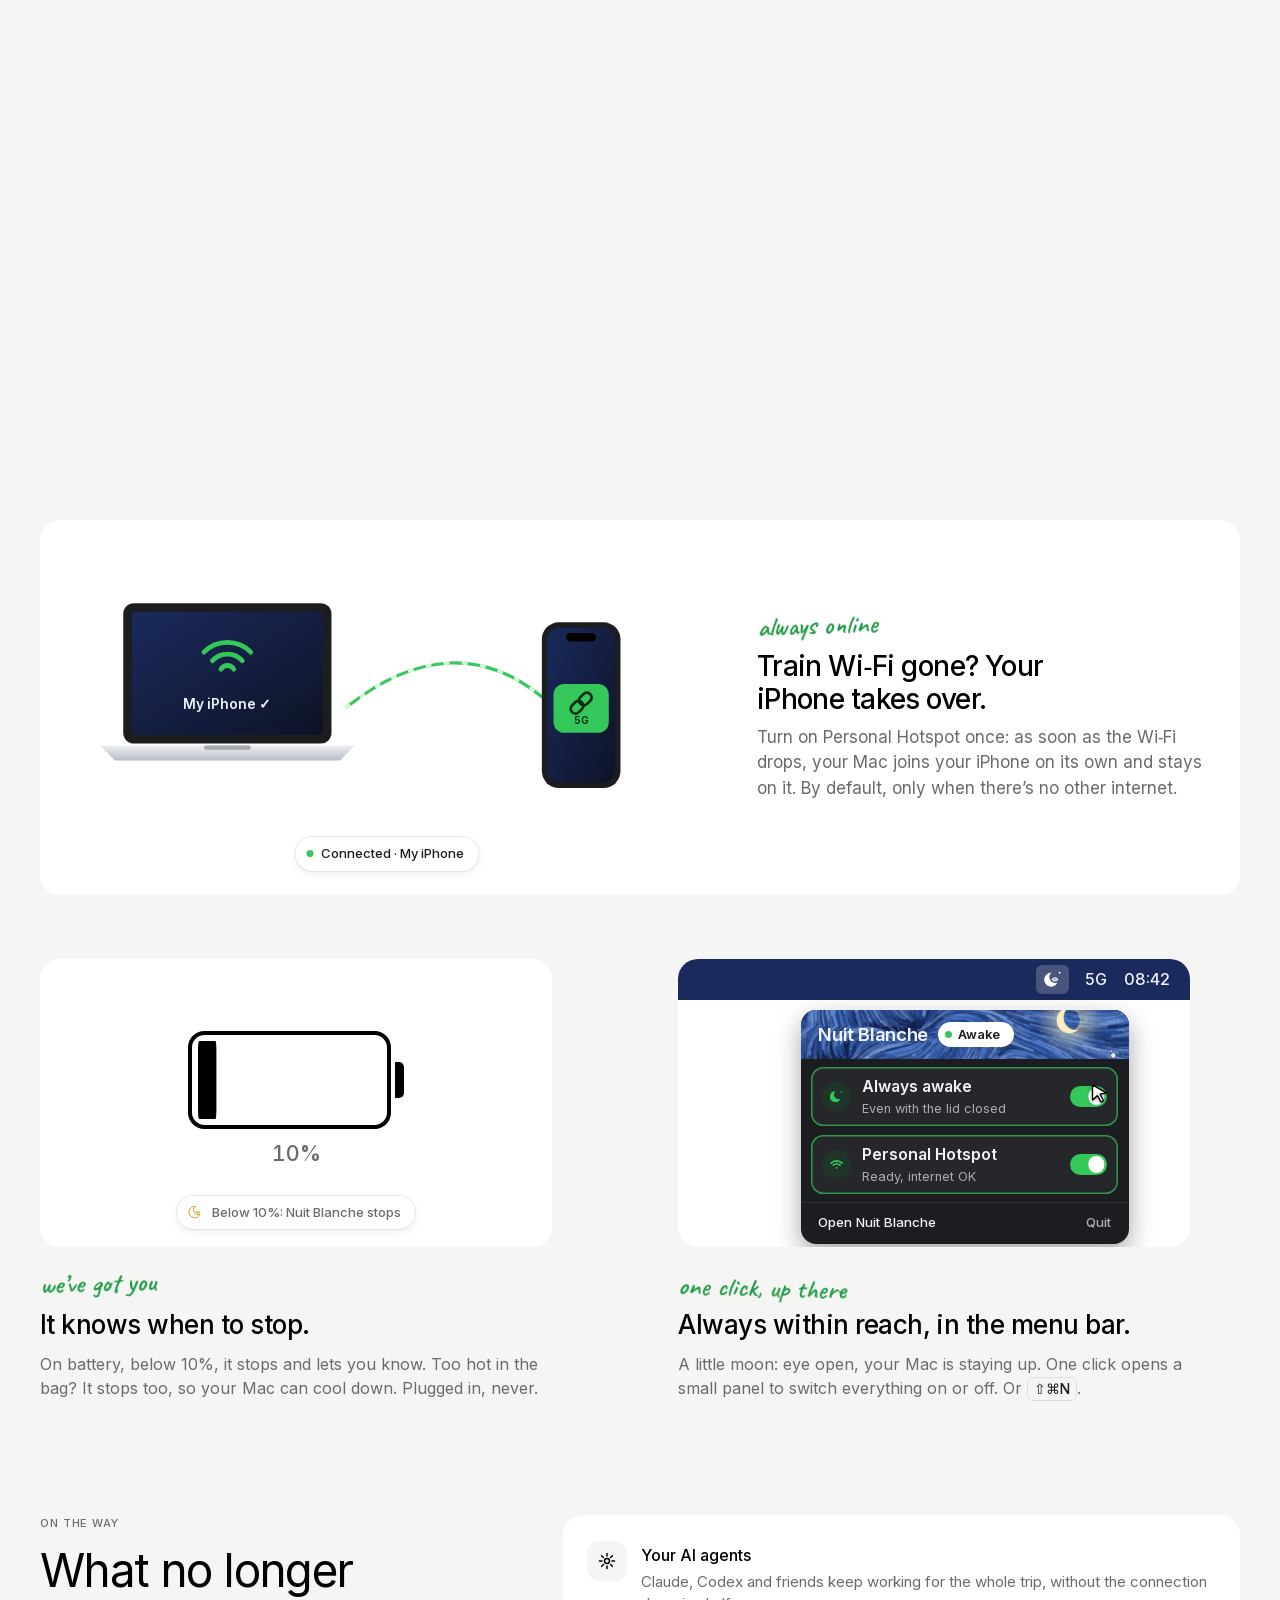
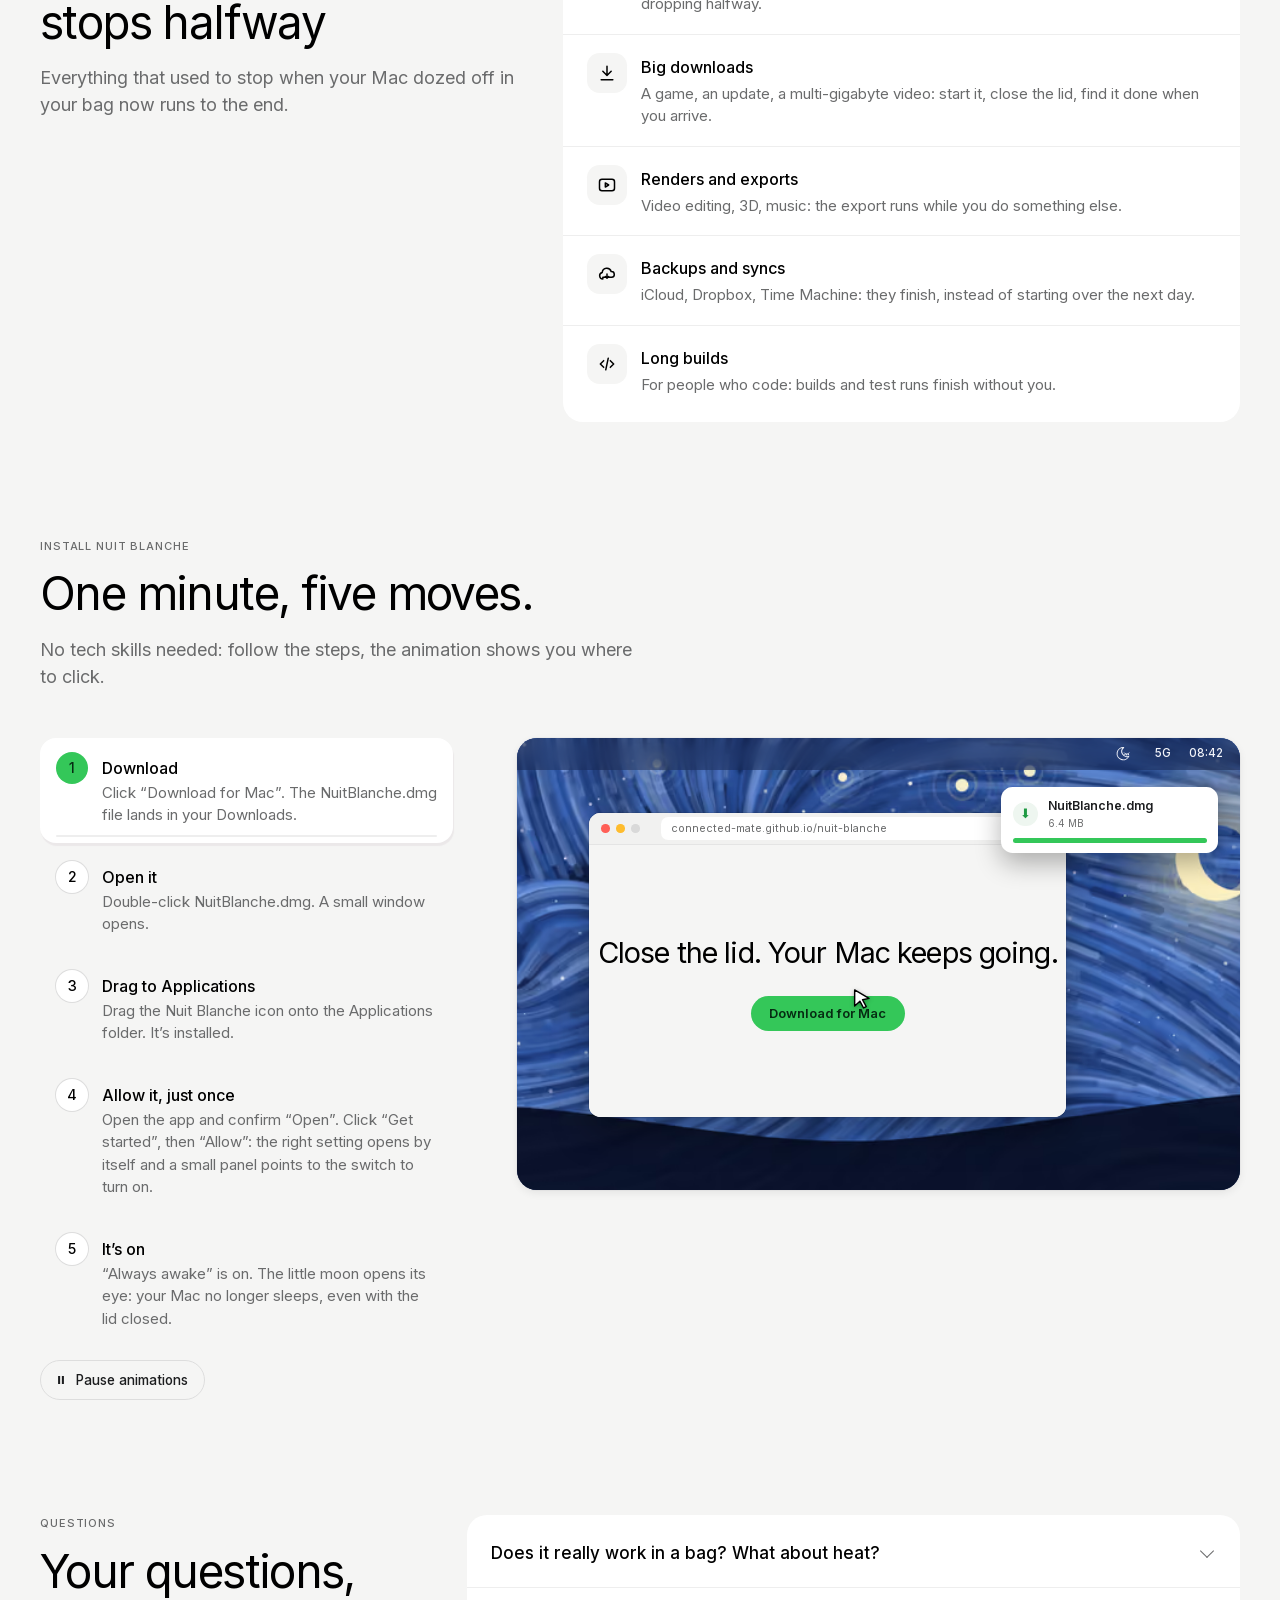
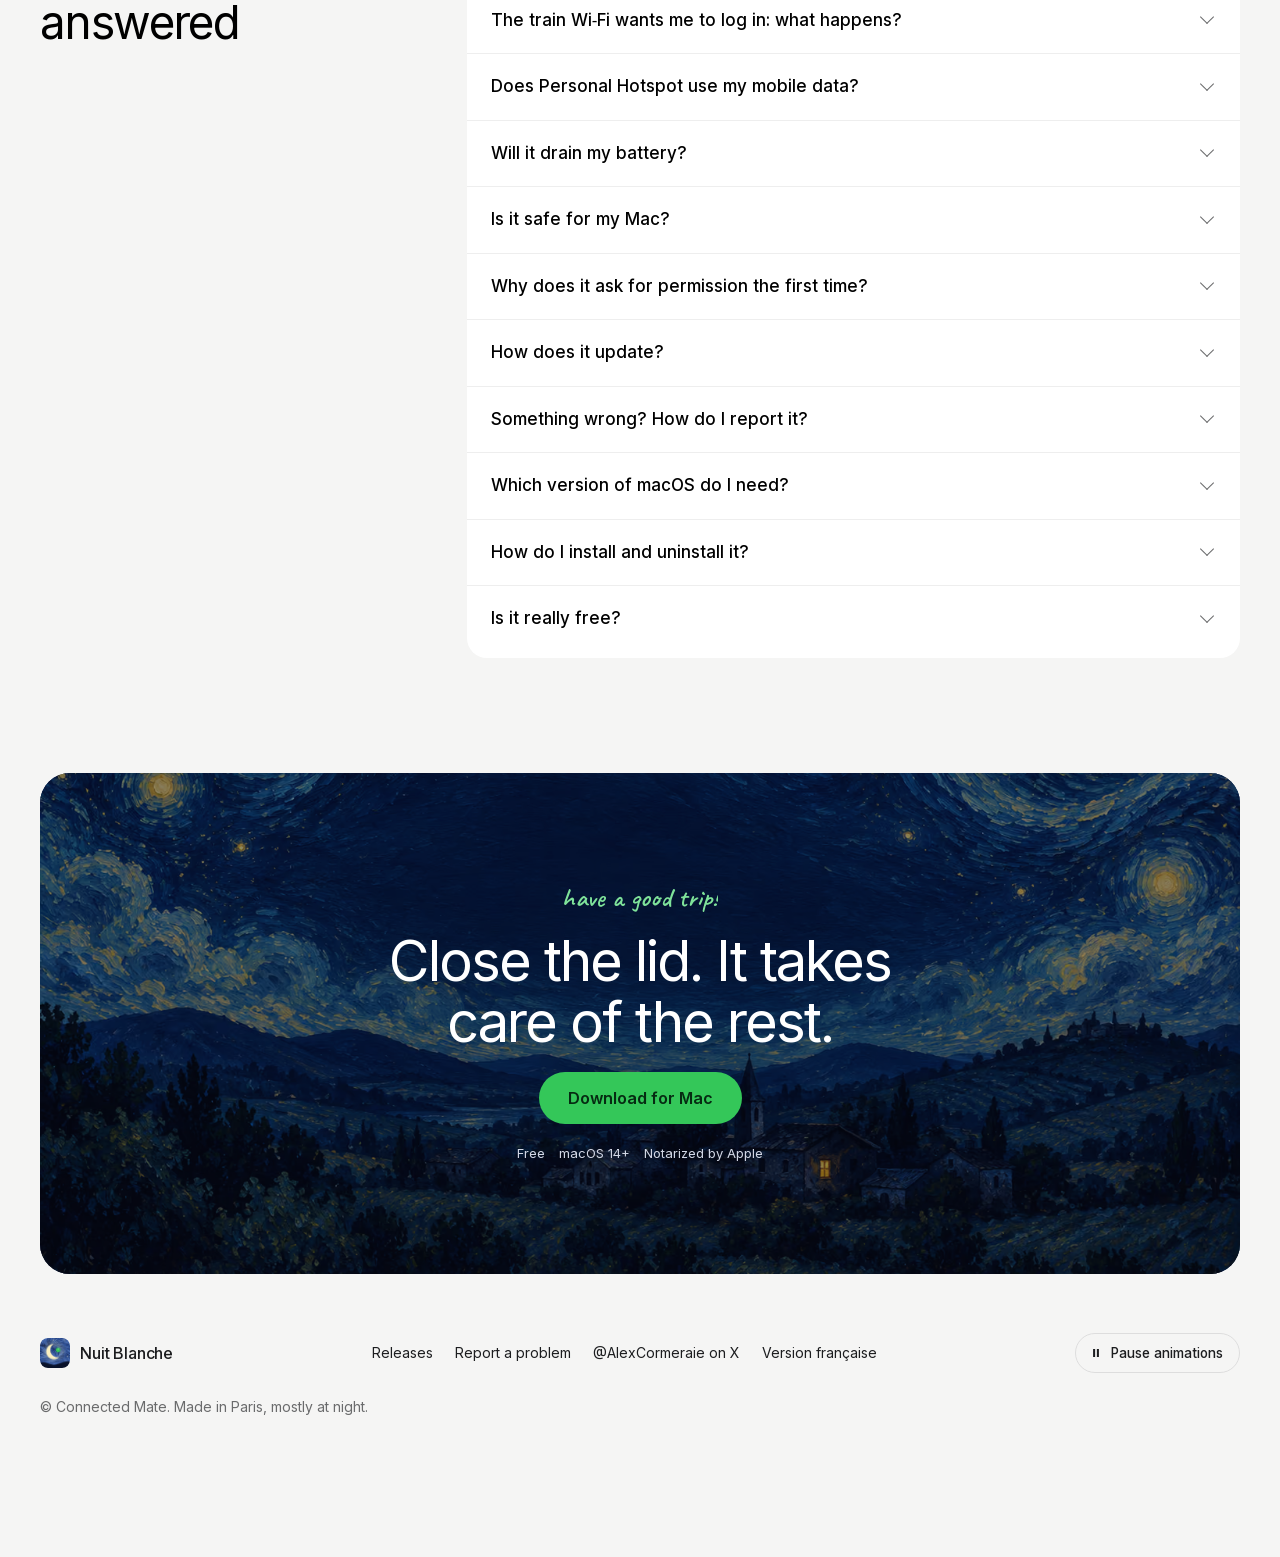
==== commit 4f642503: "site: update from the app repository Co-Authored-By: Patrick Code <patrick-code@tgv-europe.sncf.fr>" ====
--- a/docs/index.html
+++ b/docs/index.html
@@ -162,7 +162,7 @@
           <button class="switch" type="button" role="switch" aria-checked="true" aria-label="Toujours éveillé, démonstration" disabled data-power></button>
         </div>
         <p class="seg" aria-hidden="true"><span>1 h</span><span>3 h</span><span class="is-on">Jusqu'à ce que je l'arrête</span></p>
-        <p class="hint" aria-hidden="true">Dans un sac, il peut chauffer.</p>
+        <p class="hint" aria-hidden="true">Protection chaleur active.</p>
         <div class="app-sep"></div>
         <div class="power">
           <div class="power__text">
@@ -307,12 +307,12 @@
       </div>
       <p class="note" aria-hidden="true">on veille sur toi</p>
       <h3>Il sait s'arrêter tout seul.</h3>
-      <p>Sur batterie, sous 10 %, il s'arrête et te prévient. Branché, jamais. Ou choisis 1 h, 3 h, ou jusqu'à ce que tu l'arrêtes.</p>
+      <p>Sur batterie, sous 10 %, il s'arrête et te prévient. Trop chaud dans le sac ? Il s'arrête aussi, pour laisser ton Mac refroidir. Branché, jamais.</p>
     </article>
 
     <article class="feat">
       <div class="vig vig--menu" aria-hidden="true">
-        <div class="mbar"><span class="mbar__moon"><svg class="moon" viewBox="0 0 24 24" width="16" height="16" fill="none" stroke-linecap="round" stroke-linejoin="round"><g class="m-on"><path d="M10.64 3.52A8.5 8.5 0 1 0 17.78 15.42A7 7 0 0 1 10.64 3.52Z" fill="currentColor"/><path d="M11.4 11.6c.9-1.3 2.1-1.9 3.4-1.9s2.5.6 3.4 1.9c-.9 1.3-2.1 1.9-3.4 1.9s-2.5-.6-3.4-1.9Z" stroke="currentColor" stroke-width="1.3"/><circle cx="14.8" cy="11.6" r=".95" fill="currentColor"/><path d="M20.6 1.6l.55 1.3 1.3.55-1.3.55-.55 1.3-.55-1.3-1.3-.55 1.3-.55Z" fill="currentColor"/></g><g class="m-off"><path d="M10.64 3.52A8.5 8.5 0 1 0 17.78 15.42A7 7 0 0 1 10.64 3.52Z" stroke="currentColor" stroke-width="1.4"/><path d="M11.6 11c.9 1.1 2 1.6 3.2 1.6s2.3-.5 3.2-1.6M12.6 12.4l-.5 1.1M14.8 12.8v1.2M17 12.4l.5 1.1" stroke="currentColor" stroke-width="1.3"/></g></svg></span><span class="mbar__i">5G</span><span class="mbar__i">03:12</span></div>
+        <div class="mbar"><span class="mbar__moon"><svg class="moon" viewBox="0 0 24 24" width="16" height="16" fill="none" stroke-linecap="round" stroke-linejoin="round"><g class="m-on"><path d="M10.64 3.52A8.5 8.5 0 1 0 17.78 15.42A7 7 0 0 1 10.64 3.52Z" fill="currentColor"/><path d="M11.4 11.6c.9-1.3 2.1-1.9 3.4-1.9s2.5.6 3.4 1.9c-.9 1.3-2.1 1.9-3.4 1.9s-2.5-.6-3.4-1.9Z" stroke="currentColor" stroke-width="1.3"/><circle cx="14.8" cy="11.6" r=".95" fill="currentColor"/><path d="M20.6 1.6l.55 1.3 1.3.55-1.3.55-.55 1.3-.55-1.3-1.3-.55 1.3-.55Z" fill="currentColor"/></g><g class="m-off"><path d="M10.64 3.52A8.5 8.5 0 1 0 17.78 15.42A7 7 0 0 1 10.64 3.52Z" stroke="currentColor" stroke-width="1.4"/><path d="M11.6 11c.9 1.1 2 1.6 3.2 1.6s2.3-.5 3.2-1.6M12.6 12.4l-.5 1.1M14.8 12.8v1.2M17 12.4l.5 1.1" stroke="currentColor" stroke-width="1.3"/></g></svg></span><span class="mbar__i">5G</span><span class="mbar__i">08:42</span></div>
         <div class="mpanel">
           <div class="mpanel__head"><span class="mpanel__title">Nuit Blanche</span><span class="mpanel__chip"><i></i><b class="mp-on">Éveillé</b><b class="mp-off">Veille normale</b></span></div>
           <div class="mpanel__row mpanel__row--aw"><span class="mpanel__ico"><svg viewBox="0 0 24 24" width="14" height="14"><path d="M10.64 3.52A8.5 8.5 0 1 0 17.78 15.42A7 7 0 0 1 10.64 3.52Z" fill="currentColor"/><path d="M19 3.2l.5 1.2 1.2.5-1.2.5-.5 1.2-.5-1.2-1.2-.5 1.2-.5Z" fill="currentColor"/></svg></span><span class="mpanel__txt"><b>Toujours éveillé</b><small><span class="mp-on">Même capot fermé</span><span class="mp-off">Veille normale</span></small></span><span class="mpanel__sw"></span></div>
@@ -384,12 +384,12 @@
     </div>
     <div class="wt__screen" id="wt-screen" aria-hidden="true">
       <picture class="wt__wall"><source type="image/avif" srcset="assets/banner.avif"><img src="assets/banner.jpg" alt="" width="880" height="373" loading="lazy" decoding="async"></picture>
-      <div class="wt__mbar"><span class="wt__mbar-moon"><svg class="moon" viewBox="0 0 24 24" width="16" height="16" fill="none" stroke-linecap="round" stroke-linejoin="round"><g class="m-on"><path d="M10.64 3.52A8.5 8.5 0 1 0 17.78 15.42A7 7 0 0 1 10.64 3.52Z" fill="currentColor"/><path d="M11.4 11.6c.9-1.3 2.1-1.9 3.4-1.9s2.5.6 3.4 1.9c-.9 1.3-2.1 1.9-3.4 1.9s-2.5-.6-3.4-1.9Z" stroke="currentColor" stroke-width="1.3"/><circle cx="14.8" cy="11.6" r=".95" fill="currentColor"/><path d="M20.6 1.6l.55 1.3 1.3.55-1.3.55-.55 1.3-.55-1.3-1.3-.55 1.3-.55Z" fill="currentColor"/></g><g class="m-off"><path d="M10.64 3.52A8.5 8.5 0 1 0 17.78 15.42A7 7 0 0 1 10.64 3.52Z" stroke="currentColor" stroke-width="1.4"/><path d="M11.6 11c.9 1.1 2 1.6 3.2 1.6s2.3-.5 3.2-1.6M12.6 12.4l-.5 1.1M14.8 12.8v1.2M17 12.4l.5 1.1" stroke="currentColor" stroke-width="1.3"/></g></svg></span><span>5G</span><span>03:12</span></div>
+      <div class="wt__mbar"><span class="wt__mbar-moon"><svg class="moon" viewBox="0 0 24 24" width="16" height="16" fill="none" stroke-linecap="round" stroke-linejoin="round"><g class="m-on"><path d="M10.64 3.52A8.5 8.5 0 1 0 17.78 15.42A7 7 0 0 1 10.64 3.52Z" fill="currentColor"/><path d="M11.4 11.6c.9-1.3 2.1-1.9 3.4-1.9s2.5.6 3.4 1.9c-.9 1.3-2.1 1.9-3.4 1.9s-2.5-.6-3.4-1.9Z" stroke="currentColor" stroke-width="1.3"/><circle cx="14.8" cy="11.6" r=".95" fill="currentColor"/><path d="M20.6 1.6l.55 1.3 1.3.55-1.3.55-.55 1.3-.55-1.3-1.3-.55 1.3-.55Z" fill="currentColor"/></g><g class="m-off"><path d="M10.64 3.52A8.5 8.5 0 1 0 17.78 15.42A7 7 0 0 1 10.64 3.52Z" stroke="currentColor" stroke-width="1.4"/><path d="M11.6 11c.9 1.1 2 1.6 3.2 1.6s2.3-.5 3.2-1.6M12.6 12.4l-.5 1.1M14.8 12.8v1.2M17 12.4l.5 1.1" stroke="currentColor" stroke-width="1.3"/></g></svg></span><span>5G</span><span>08:42</span></div>
 
       <div class="scene scene--1" data-scene="1">
         <div class="win win--browser">
           <div class="win__bar"><i></i><i></i><i></i><span class="win__url">connected-mate.github.io/nuit-blanche</span></div>
-          <div class="win__body"><p class="s1__h">Ton Mac ne dort plus.</p><span class="s1__btn">Télécharger pour Mac</span></div>
+          <div class="win__body"><p class="s1__h">Ferme le capot. Ton Mac continue.</p><span class="s1__btn">Télécharger pour Mac</span></div>
         </div>
         <div class="dlchip"><span class="dlchip__ico">⬇</span><span class="dlchip__txt">NuitBlanche.dmg<small>6,4 Mo</small></span><span class="bar"><i></i></span></div>
         <svg class="cur" viewBox="0 0 24 24" width="24" height="24"><path d="M5 3l14 8.2-6.3 1.4 3.6 6.6-2.6 1.4-3.6-6.6L5 18.6V3Z" fill="#fff" stroke="#000" stroke-width="1.4" stroke-linejoin="round"/></svg>
@@ -463,47 +463,69 @@
 
     <div class="qa-list">
       <details class="qa">
+        <summary>Ça marche vraiment dans un sac&nbsp;? Et la chaleur&nbsp;?</summary>
+        <div class="qa__body">
+          <p>Oui, c'est fait pour. Nuit Blanche surveille la température de ton Mac (l'état thermique de macOS et celle de la batterie). S'il chauffe, vers 45&nbsp;°C, il ménage ce qui peut l'être (l'écran peut s'éteindre, la recherche Wi‑Fi ralentit) et te prévient&nbsp;: «&nbsp;Ton Mac chauffe&nbsp;».</p>
+          <p>S'il devient trop chaud, vers 50&nbsp;°C, il s'arrête tout seul et la veille normale revient pour qu'il refroidisse&nbsp;: «&nbsp;Trop chaud&nbsp;: veille rétablie pour refroidir.&nbsp;» C'est un filet de sécurité&nbsp;: un sac pas trop serré, c'est encore mieux.</p>
+        </div>
+      </details>
+
+      <details class="qa">
+        <summary>Le Wi‑Fi du train demande de se connecter&nbsp;: que se passe-t-il&nbsp;?</summary>
+        <div class="qa__body">
+          <p>Un Wi‑Fi qui t'affiche une page de connexion compte comme «&nbsp;pas d'Internet&nbsp;». Après deux vérifications ratées (un simple tunnel ne suffit pas), ton Mac rejoint le partage de connexion de ton iPhone, et y reste tant qu'il marche.</p>
+        </div>
+      </details>
+
+      <details class="qa">
+        <summary>Le partage de connexion utilise-t-il mon forfait&nbsp;?</summary>
+        <div class="qa__body">
+          <p>Oui&nbsp;: quand ton Mac passe par ton iPhone, il consomme les données de ton forfait mobile, comme n'importe quel partage de connexion. C'est pour ça que, par défaut, Nuit Blanche ne le rejoint que quand ton Mac n'a pas d'autre accès à Internet. Tu peux aussi lui dire de toujours le préférer, ou couper l'option.</p>
+        </div>
+      </details>
+
+      <details class="qa">
+        <summary>Va-t-il vider ma batterie&nbsp;?</summary>
+        <div class="qa__body">
+          <p>Un Mac éveillé consomme plus qu'un Mac endormi, c'est normal. Sur batterie, sous 10&nbsp;%, Nuit Blanche s'arrête tout seul, te prévient et laisse ton Mac s'endormir. Dans Options, tu peux choisir de 5 à 30&nbsp;%, ou jamais. Branché, il ne s'arrête jamais.</p>
+          <p>La fenêtre te dit où tu en es&nbsp;: «&nbsp;Éveillé depuis 1&nbsp;h&nbsp;20 · batterie −18&nbsp;%&nbsp;».</p>
+        </div>
+      </details>
+
+      <details class="qa">
         <summary>Est-ce que c'est sans danger pour mon Mac&nbsp;?</summary>
         <div class="qa__body">
-          <p>Oui. Nuit Blanche ne fait qu'une chose&nbsp;: dire à ton Mac de ne pas s'endormir tant que «&nbsp;Toujours éveillé&nbsp;» est allumé. Dès que tu l'éteins, ou que tu quittes l'app, ton Mac retrouve son sommeil normal.</p>
+          <p>Oui. Nuit Blanche ne fait qu'une chose&nbsp;: dire à ton Mac de ne pas s'endormir tant que «&nbsp;Toujours éveillé&nbsp;» est allumé. Dès que tu l'éteins, que tu quittes l'app ou qu'il fait trop chaud, ton Mac retrouve son sommeil normal.</p>
           <p>L'app est notarisée par Apple&nbsp;: Apple l'a vérifiée avant que tu puisses l'ouvrir.</p>
         </div>
       </details>
 
       <details class="qa">
-        <summary>Et la chaleur, capot fermé&nbsp;?</summary>
-        <div class="qa__body">
-          <p>Capot fermé, ton Mac travaille comme d'habitude, il a donc besoin de respirer. Pose-le sur une surface dure plutôt que sur un lit ou un canapé, et <strong>ne le range pas dans un sac ou une housse pendant qu'il tourne</strong>.</p>
-          <p>Si tu dois le glisser dans ton sac, éteins d'abord Nuit Blanche d'un clic.</p>
-        </div>
-      </details>
-
-      <details class="qa">
-        <summary>Va-t-il vider ma batterie&nbsp;?</summary>
-        <div class="qa__body">
-          <p>Un Mac éveillé consomme plus qu'un Mac endormi, c'est normal. C'est pour ça que Nuit Blanche surveille la batterie&nbsp;: sur batterie, sous 10&nbsp;%, il s'arrête tout seul, t'envoie une notification et laisse ton Mac s'endormir. Dans Options, tu peux choisir 5, 10, 20 ou 30&nbsp;%, ou jamais. Branché sur secteur, il ne s'arrête jamais.</p>
-        </div>
-      </details>
-
-      <details class="qa">
-        <summary>Le partage de connexion utilise-t-il mon forfait&nbsp;?</summary>
-        <div class="qa__body">
-          <p>Oui&nbsp;: quand ton Mac passe par ton iPhone, il consomme les données de ton forfait mobile, comme n'importe quel partage de connexion. C'est pour ça que, par défaut, Nuit Blanche ne le rejoint que quand ton Mac n'a pas d'autre accès à Internet. Tu peux aussi lui dire de toujours le préférer, ou couper l'option.</p>
-        </div>
-      </details>
-
-      <details class="qa">
         <summary>Pourquoi l'app demande-t-elle une autorisation au premier lancement&nbsp;?</summary>
         <div class="qa__body">
-          <p>Pour rester éveillé capot fermé, Nuit Blanche s'appuie sur un petit assistant en arrière-plan. Une seule fois, macOS te demande de l'autoriser, sous «&nbsp;Autoriser en arrière-plan&nbsp;». Pas besoin de chercher&nbsp;: un clic sur «&nbsp;Autoriser&nbsp;» ouvre le bon réglage, et un petit panneau t'indique l'interrupteur à activer. macOS peut te demander ton mot de passe à ce moment-là. Ensuite, plus jamais.</p>
-          <p>Si tu utilises le partage de connexion, macOS te demandera aussi l'accès à la localisation&nbsp;: c'est sa règle pour voir le nom des réseaux Wi‑Fi. Et Nuit Blanche te demande d'afficher des notifications, pour te prévenir quand il s'arrête tout seul. Rien de tout ça ne sort de ton Mac.</p>
+          <p>Pour rester éveillé capot fermé, Nuit Blanche s'appuie sur un petit assistant en arrière-plan. Une seule fois, macOS te demande de l'autoriser, sous «&nbsp;Autoriser en arrière-plan&nbsp;». Un clic sur «&nbsp;Autoriser&nbsp;» ouvre le bon réglage, et un petit panneau t'indique l'interrupteur à activer. Ensuite, plus jamais.</p>
+          <p>Pour le partage de connexion, macOS demande aussi l'accès à la localisation&nbsp;: c'est sa règle pour voir le nom des réseaux Wi‑Fi. Sur un Mac d'entreprise qui bloque l'assistant, l'app te le dit franchement&nbsp;: «&nbsp;Bloqué par l'entreprise&nbsp;: capot ouvert seulement.&nbsp;»</p>
+        </div>
+      </details>
+
+      <details class="qa">
+        <summary>Comment se fait la mise à jour&nbsp;?</summary>
+        <div class="qa__body">
+          <p>L'app vérifie une fois par jour et t'affiche «&nbsp;Mise à jour disponible&nbsp;». Rien ne s'installe sans ton clic.</p>
+        </div>
+      </details>
+
+      <details class="qa">
+        <summary>Un souci&nbsp;? Comment le signaler&nbsp;?</summary>
+        <div class="qa__body">
+          <p>Dans Options, «&nbsp;Signaler un problème…&nbsp;» enregistre sur ton Bureau un petit fichier lisible (sans noms de réseaux ni e‑mails) et ouvre une page GitHub déjà remplie. Rien n'est envoyé tout seul&nbsp;: c'est toi qui décides.</p>
         </div>
       </details>
 
       <details class="qa">
         <summary>Quelle version de macOS faut-il&nbsp;?</summary>
         <div class="qa__body">
-          <p>macOS 14 (Sonoma) ou plus récent.</p>
+          <p>macOS 14 (Sonoma) ou plus récent, sur Mac Apple Silicon comme Intel.</p>
         </div>
       </details>
 
@@ -511,14 +533,14 @@
         <summary>Comment l'installer, et le désinstaller&nbsp;?</summary>
         <div class="qa__body">
           <p>Télécharge le fichier, ouvre-le, et glisse <strong>Nuit Blanche</strong> dans le dossier Applications.</p>
-          <p>Pour le désinstaller&nbsp;: dans le menu de la petite lune, choisis «&nbsp;Quitter&nbsp;». Ton Mac retrouve sa veille normale en quelques secondes. Puis mets l'app à la corbeille.</p>
+          <p>Pour le désinstaller, mets simplement l'app à la corbeille, même allumée&nbsp;: la veille normale revient d'elle-même en quelques secondes. Quitter fait pareil.</p>
         </div>
       </details>
 
       <details class="qa">
         <summary>C'est vraiment gratuit&nbsp;?</summary>
         <div class="qa__body">
-          <p>Oui. Pas d'abonnement, pas de compte, pas de publicité. Rien n'est envoyé nulle part.</p>
+          <p>Oui. Pas d'abonnement, pas de compte, pas de publicité, aucun suivi. Seule la vérification des mises à jour contacte Internet, une fois par jour.</p>
         </div>
       </details>
     </div>
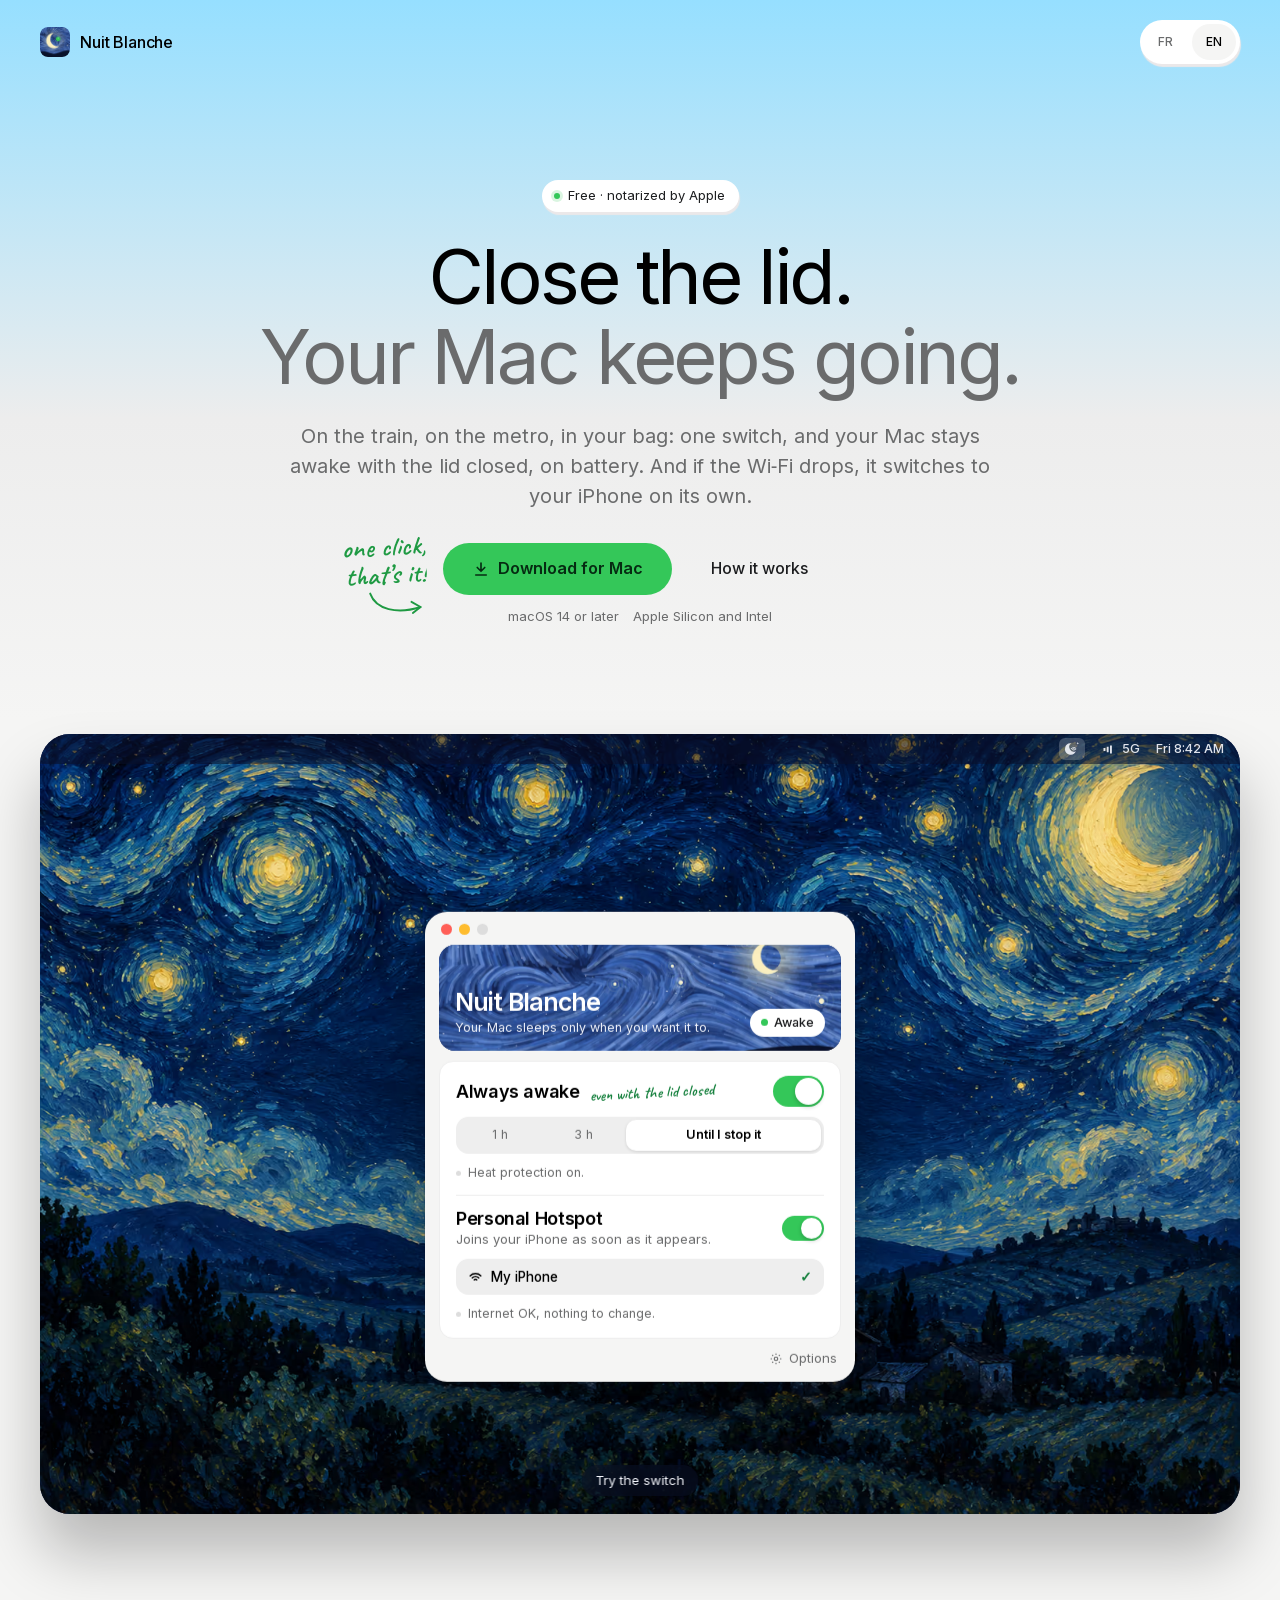
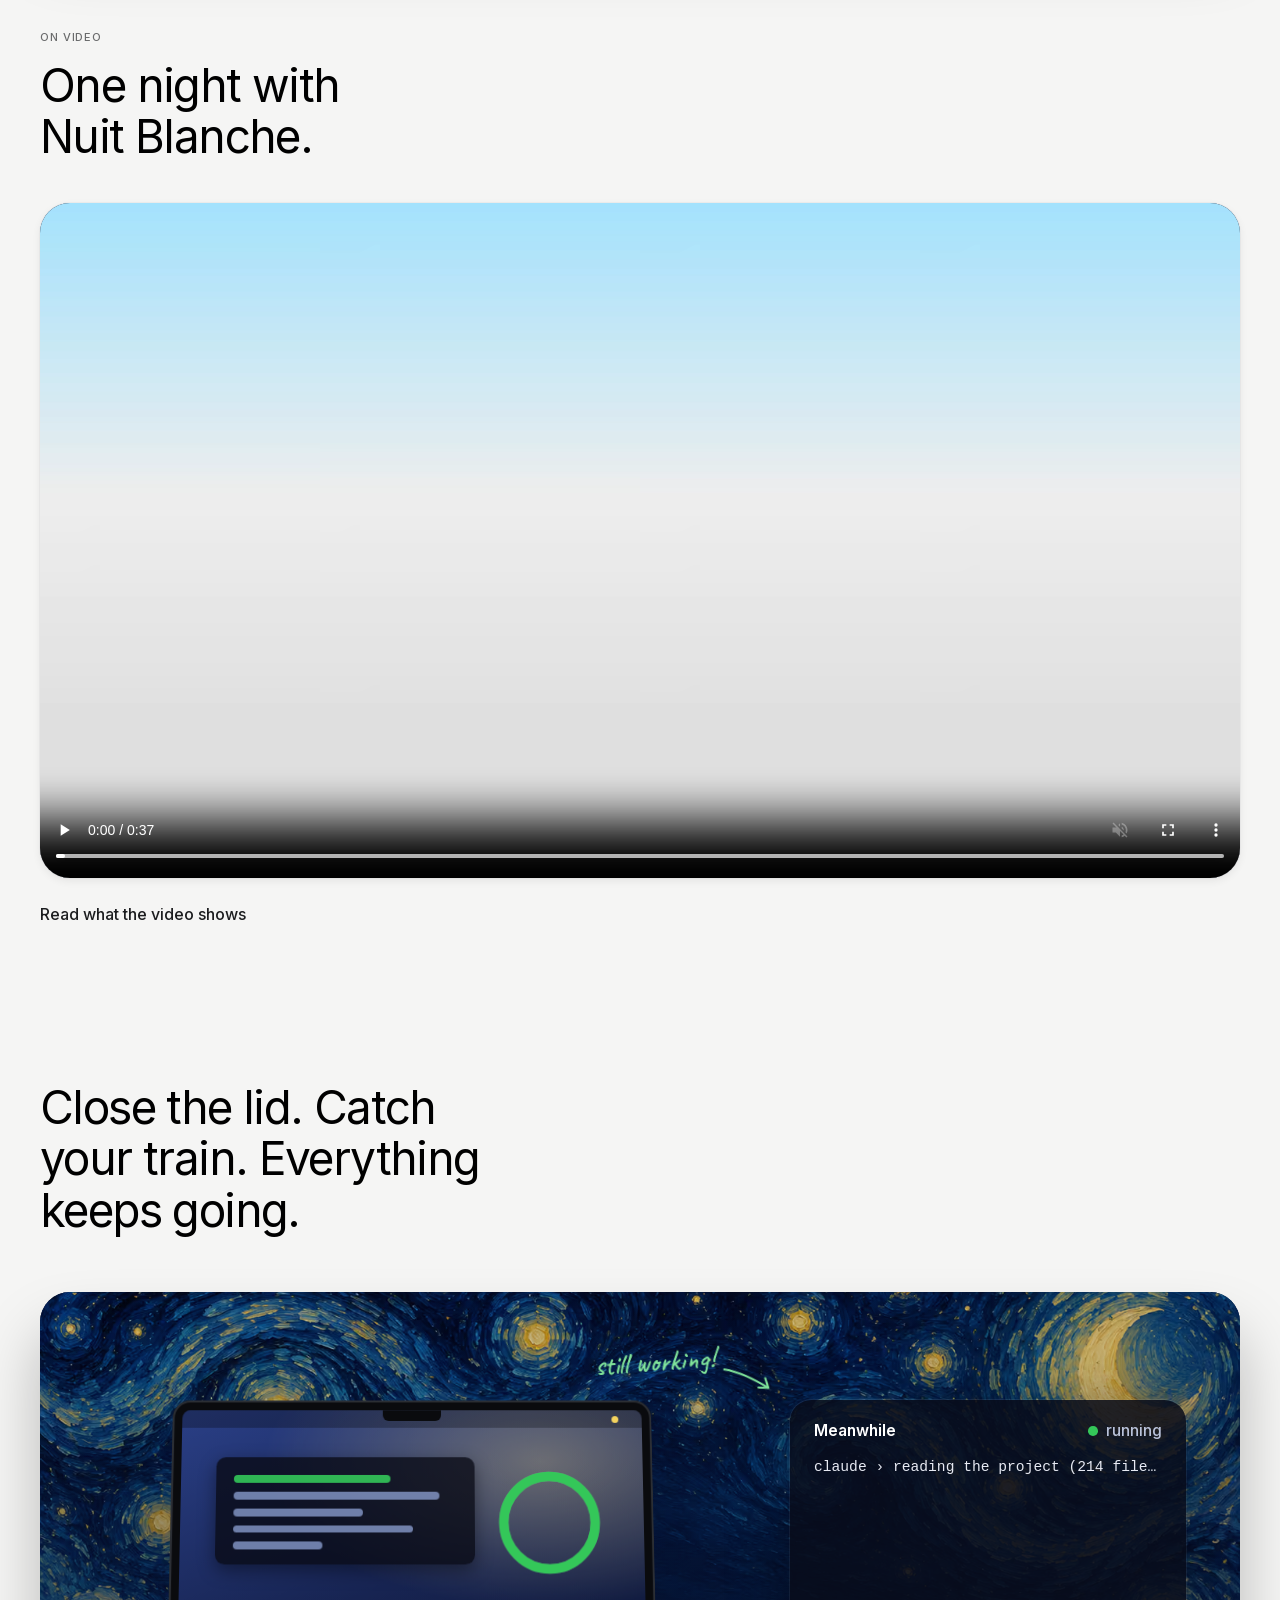
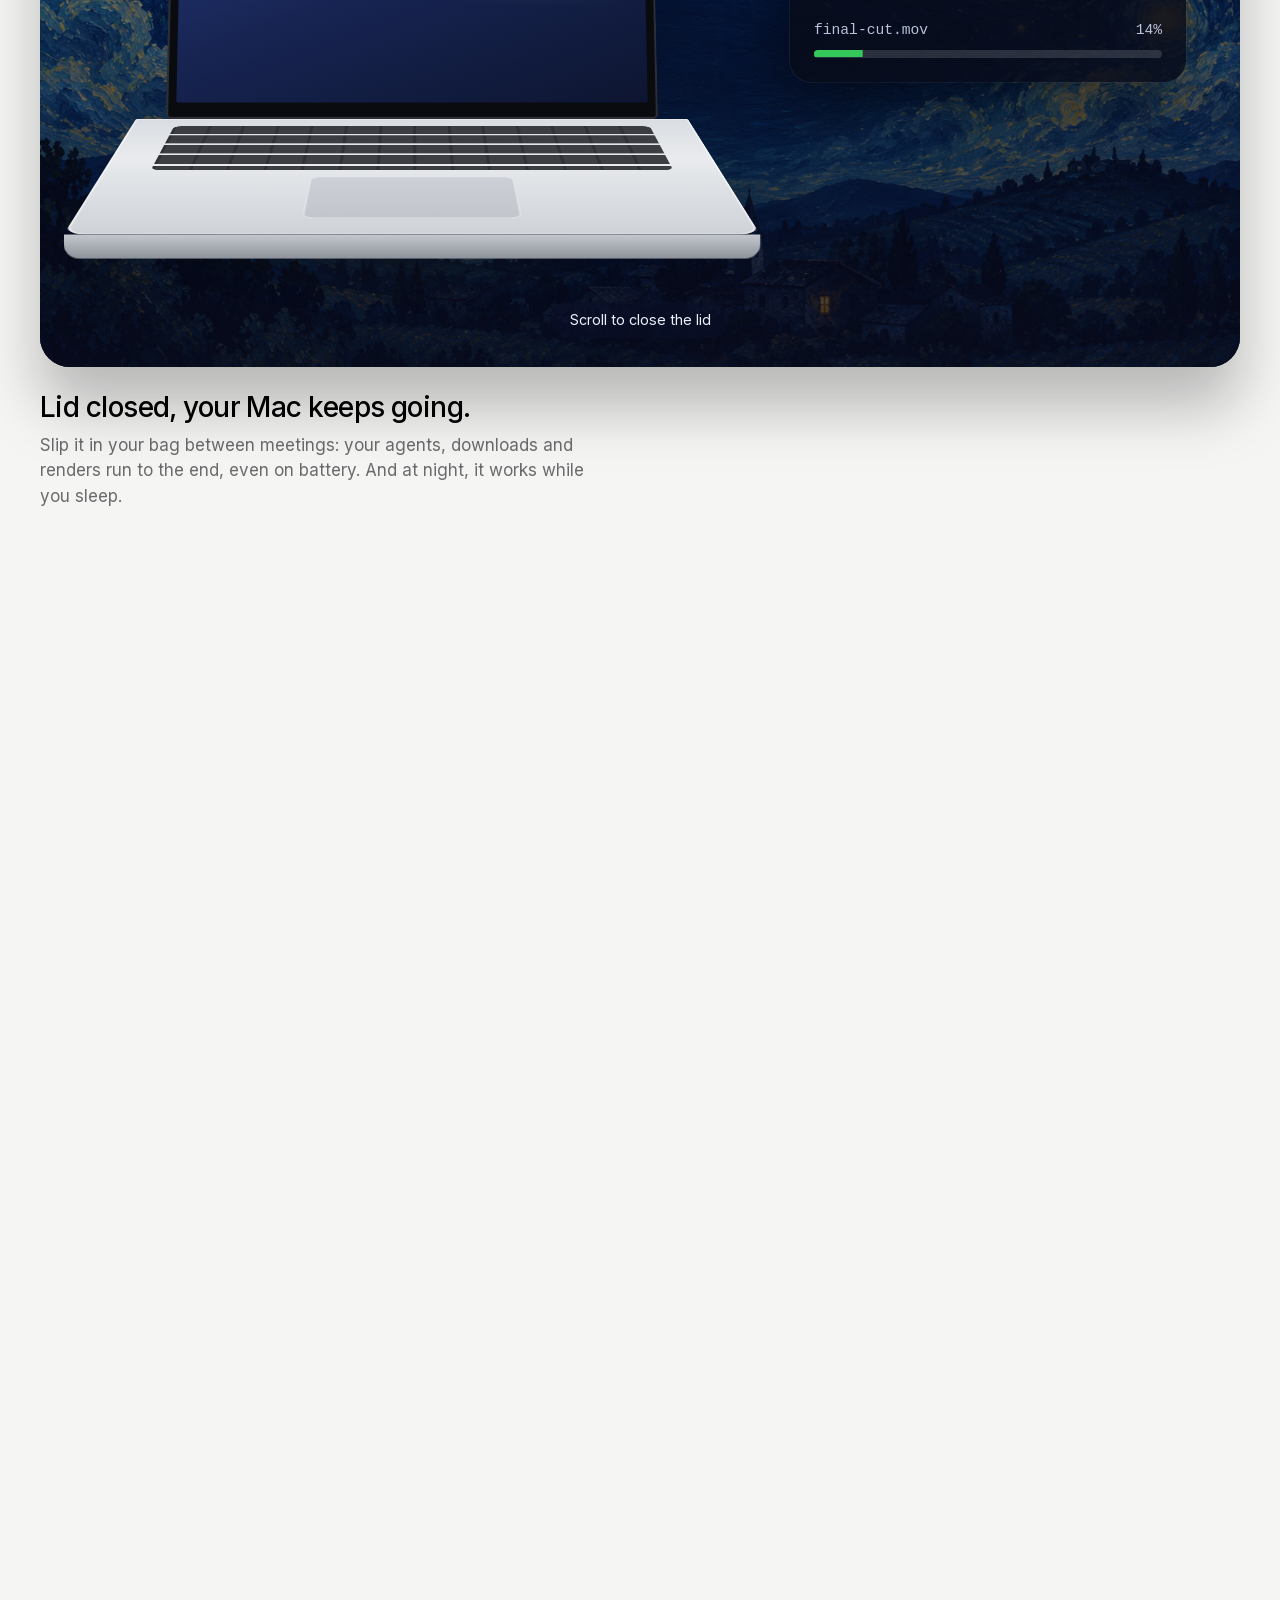
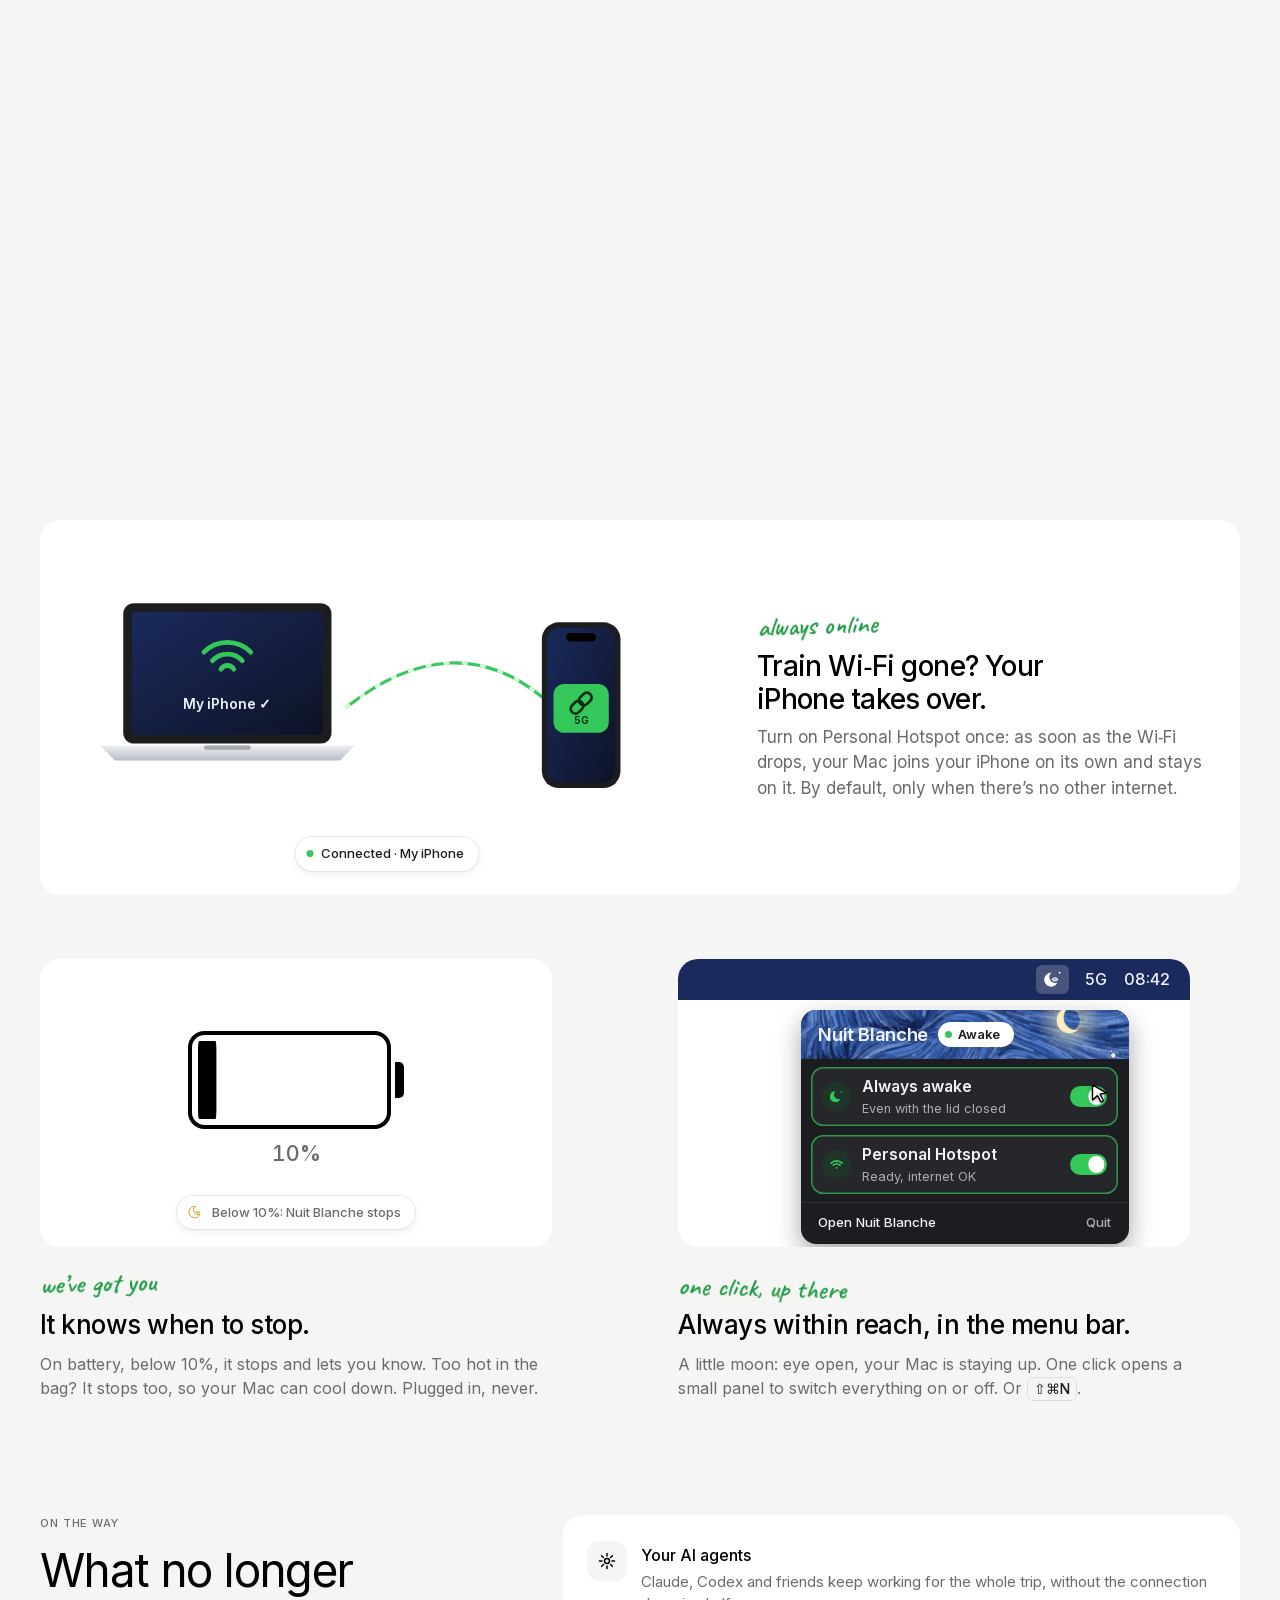
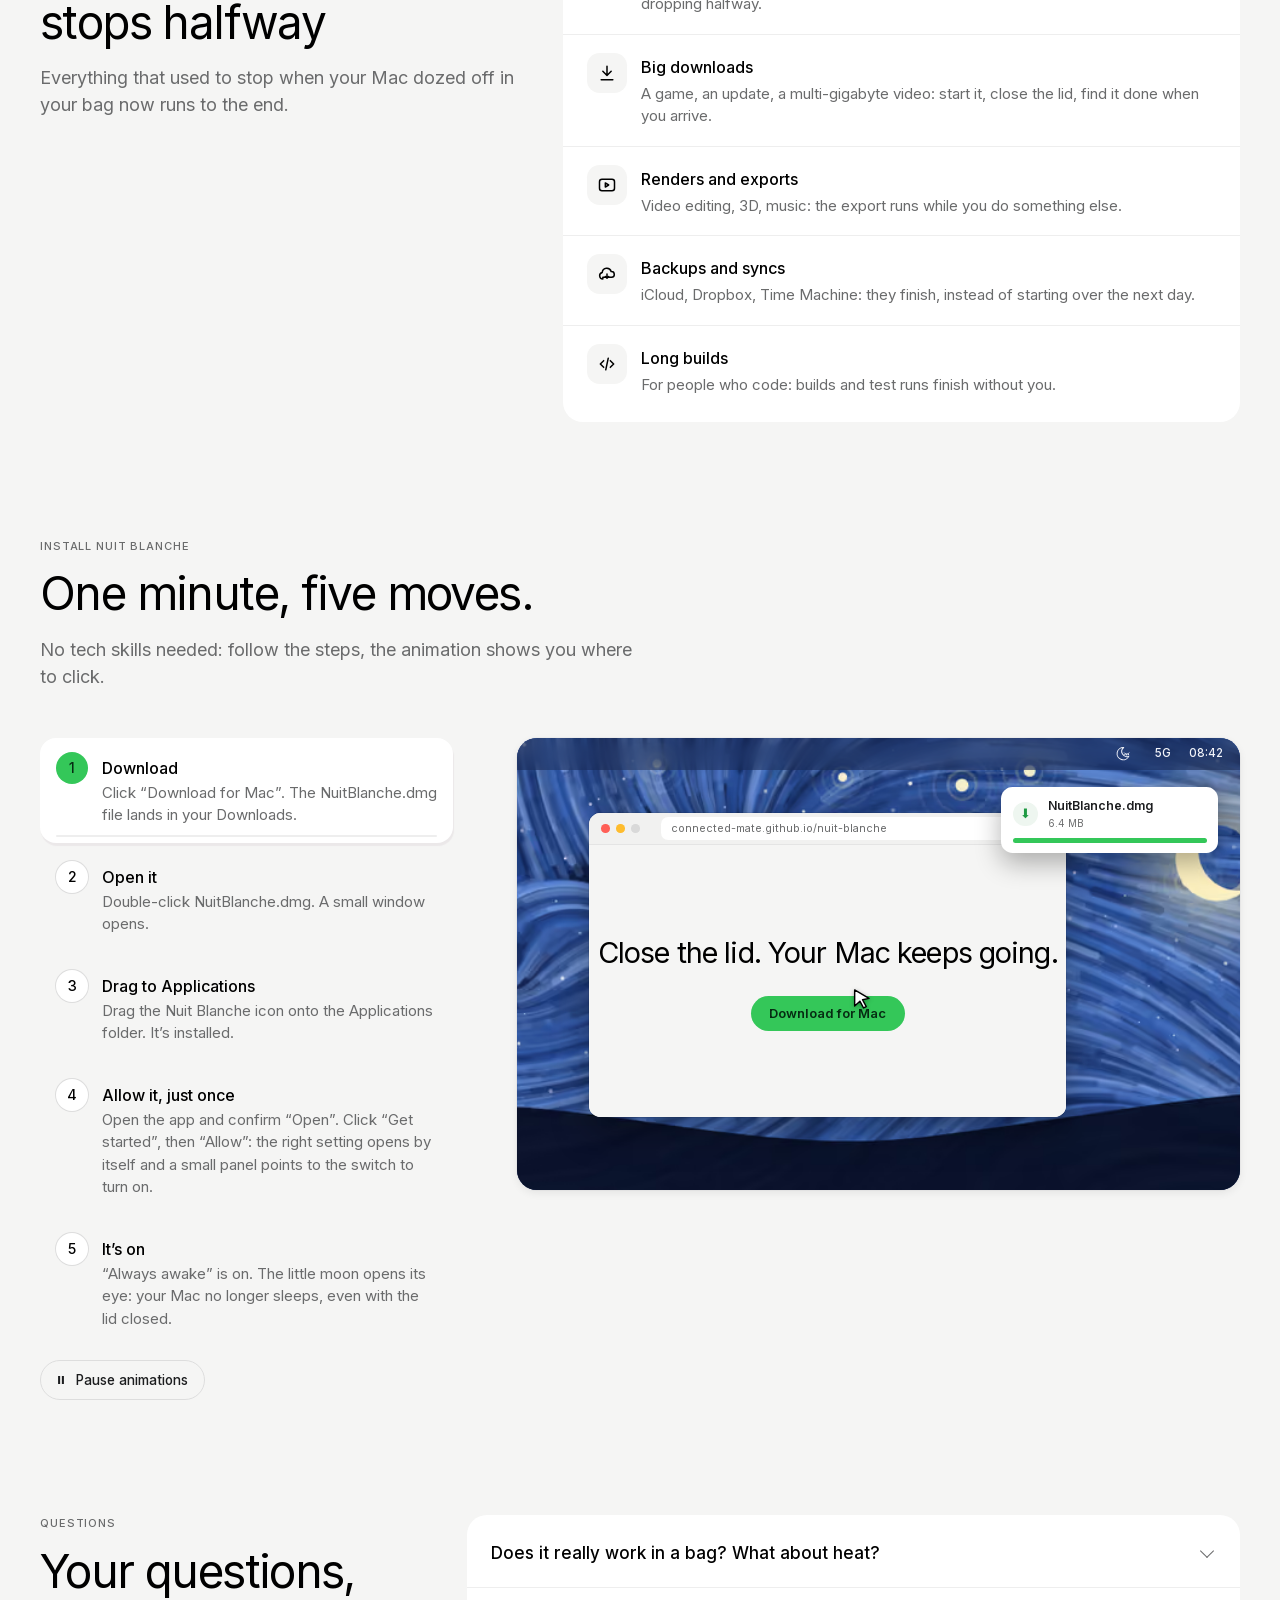
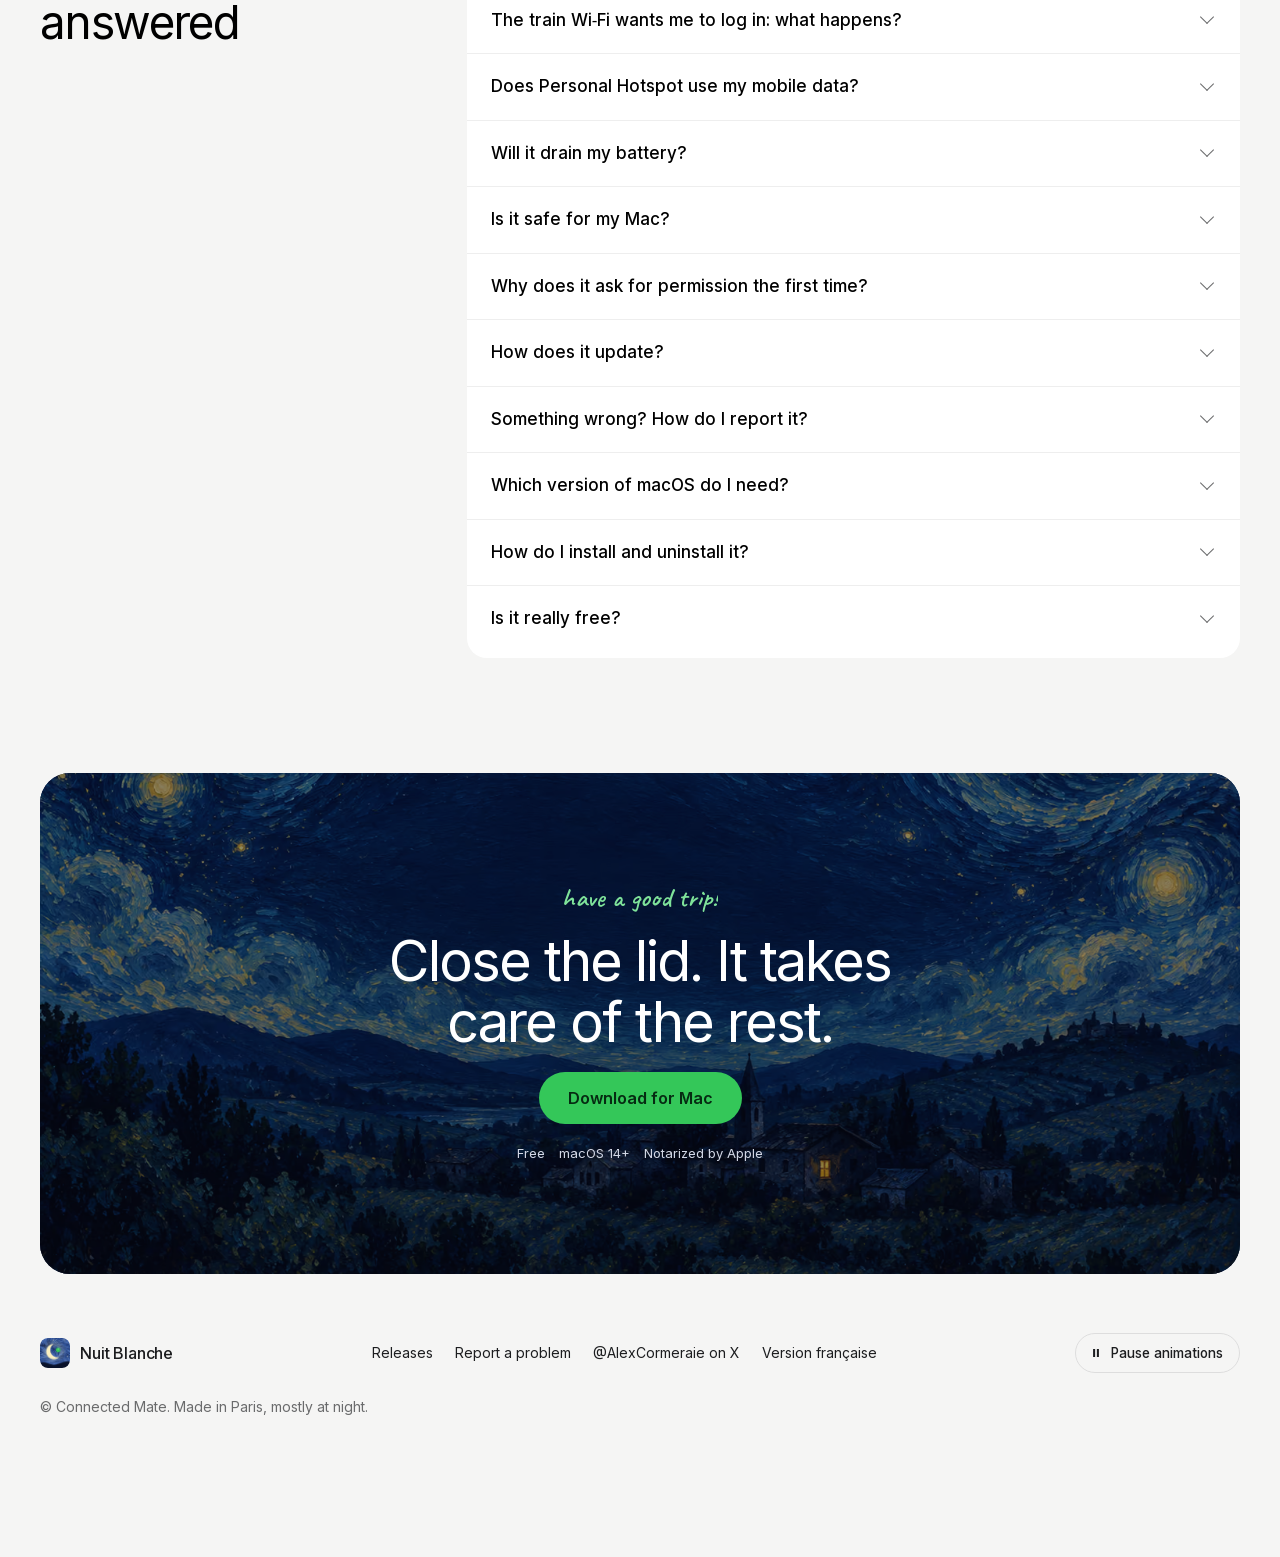
==== commit fe487e46: "site: update from the app repository Co-Authored-By: Patrick Code <patrick-code@tgv-europe.sncf.fr>" ====
--- a/docs/index.html
+++ b/docs/index.html
@@ -465,8 +465,9 @@
       <details class="qa">
         <summary>Ça marche vraiment dans un sac&nbsp;? Et la chaleur&nbsp;?</summary>
         <div class="qa__body">
-          <p>Oui, c'est fait pour. Nuit Blanche surveille la température de ton Mac (l'état thermique de macOS et celle de la batterie). S'il chauffe, vers 45&nbsp;°C, il ménage ce qui peut l'être (l'écran peut s'éteindre, la recherche Wi‑Fi ralentit) et te prévient&nbsp;: «&nbsp;Ton Mac chauffe&nbsp;».</p>
-          <p>S'il devient trop chaud, vers 50&nbsp;°C, il s'arrête tout seul et la veille normale revient pour qu'il refroidisse&nbsp;: «&nbsp;Trop chaud&nbsp;: veille rétablie pour refroidir.&nbsp;» C'est un filet de sécurité&nbsp;: un sac pas trop serré, c'est encore mieux.</p>
+          <p>Oui, c'est fait pour. Nuit Blanche surveille les signaux de chaleur de ton Mac&nbsp;: le niveau thermique de macOS et la température de la batterie, toutes les 20 secondes. S'il chauffe (batterie à 45&nbsp;°C), il laisse l'écran s'éteindre et ralentit la recherche Wi‑Fi, sans s'arrêter, et te prévient&nbsp;: «&nbsp;Ton Mac chauffe&nbsp;». Tout reprend dès qu'il refroidit.</p>
+          <p>S'il devient trop chaud (batterie à 50&nbsp;°C), il s'arrête et la veille normale revient pour que ton Mac refroidisse&nbsp;: «&nbsp;Trop chaud&nbsp;: veille rétablie pour refroidir.&nbsp;» Il ne redémarre pas tout seul&nbsp;: c'est toi qui le rallumes, une fois qu'il a refroidi. Cette protection est toujours active.</p>
+          <p>C'est un filet de sécurité, pas une garantie&nbsp;: l'app ne voit pas ton sac, elle réagit aux signaux de ton Mac. Un sac pas trop serré, c'est encore mieux.</p>
         </div>
       </details>
 
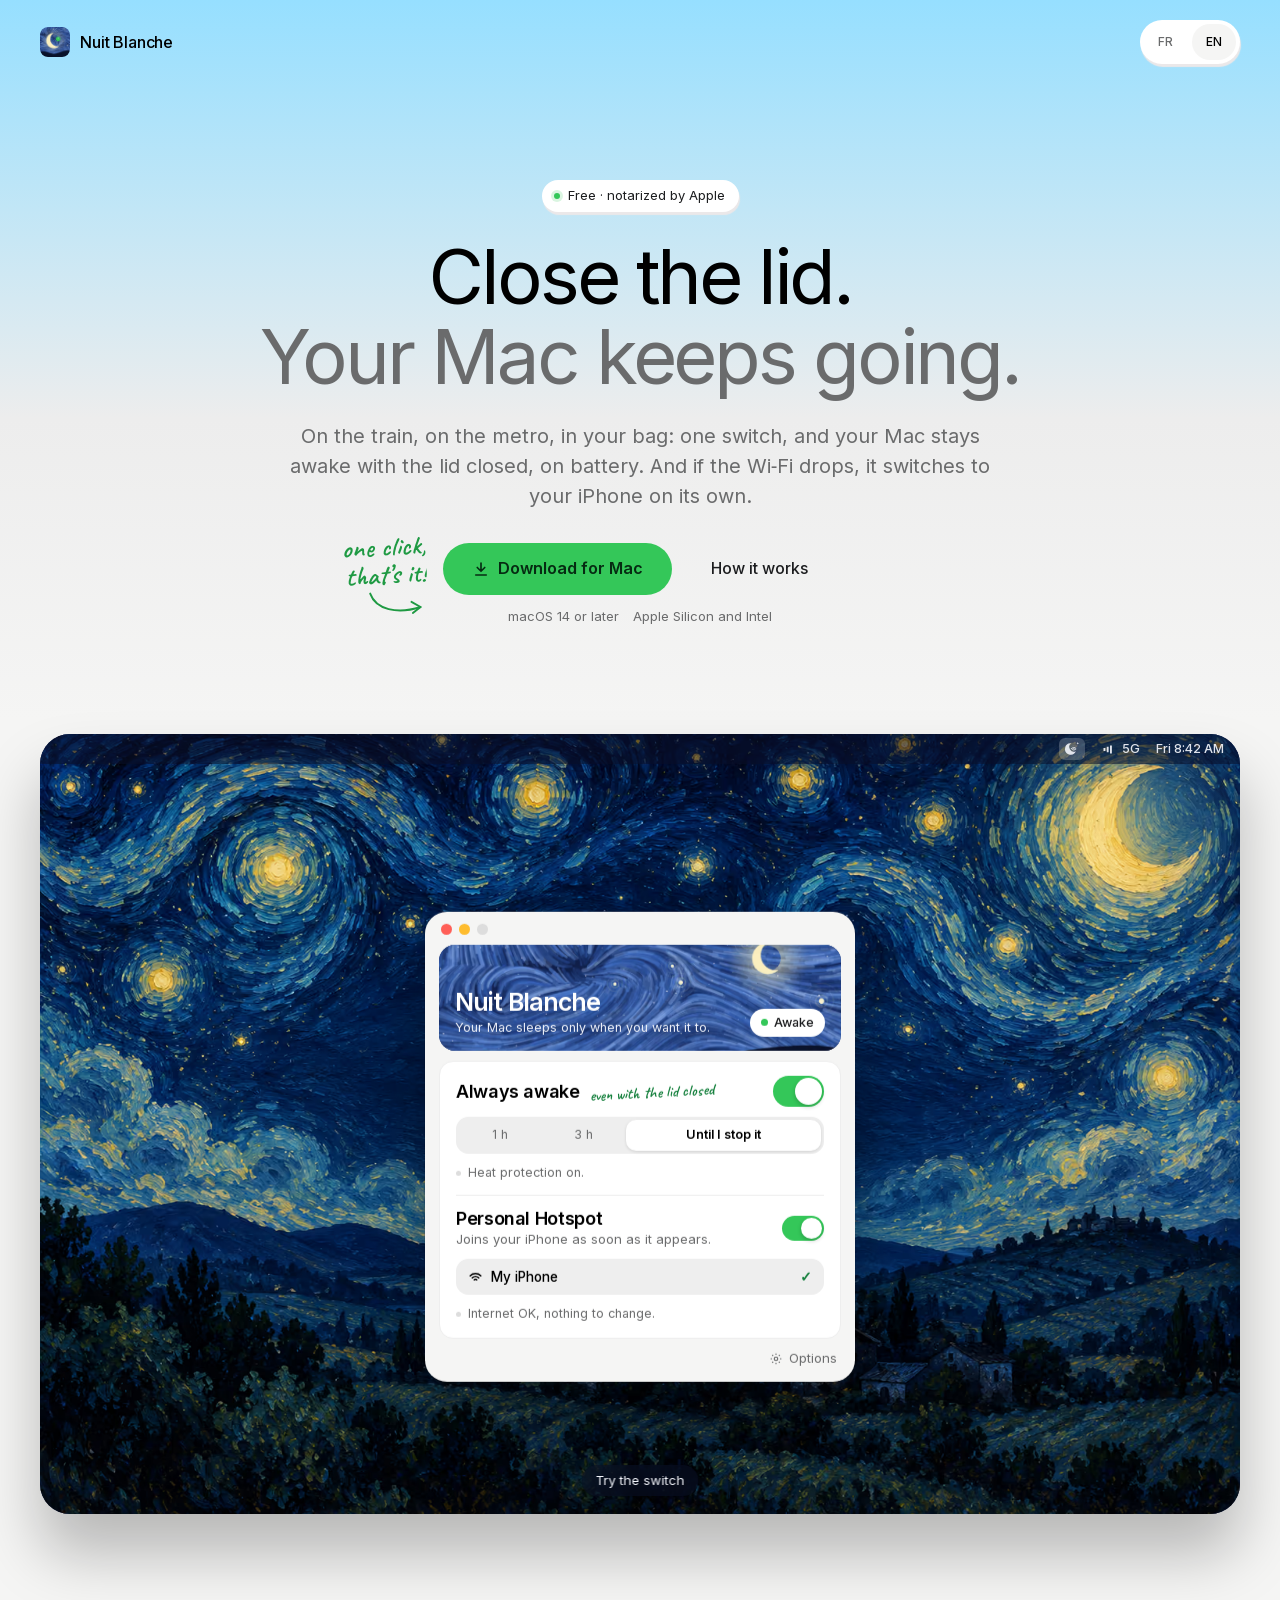
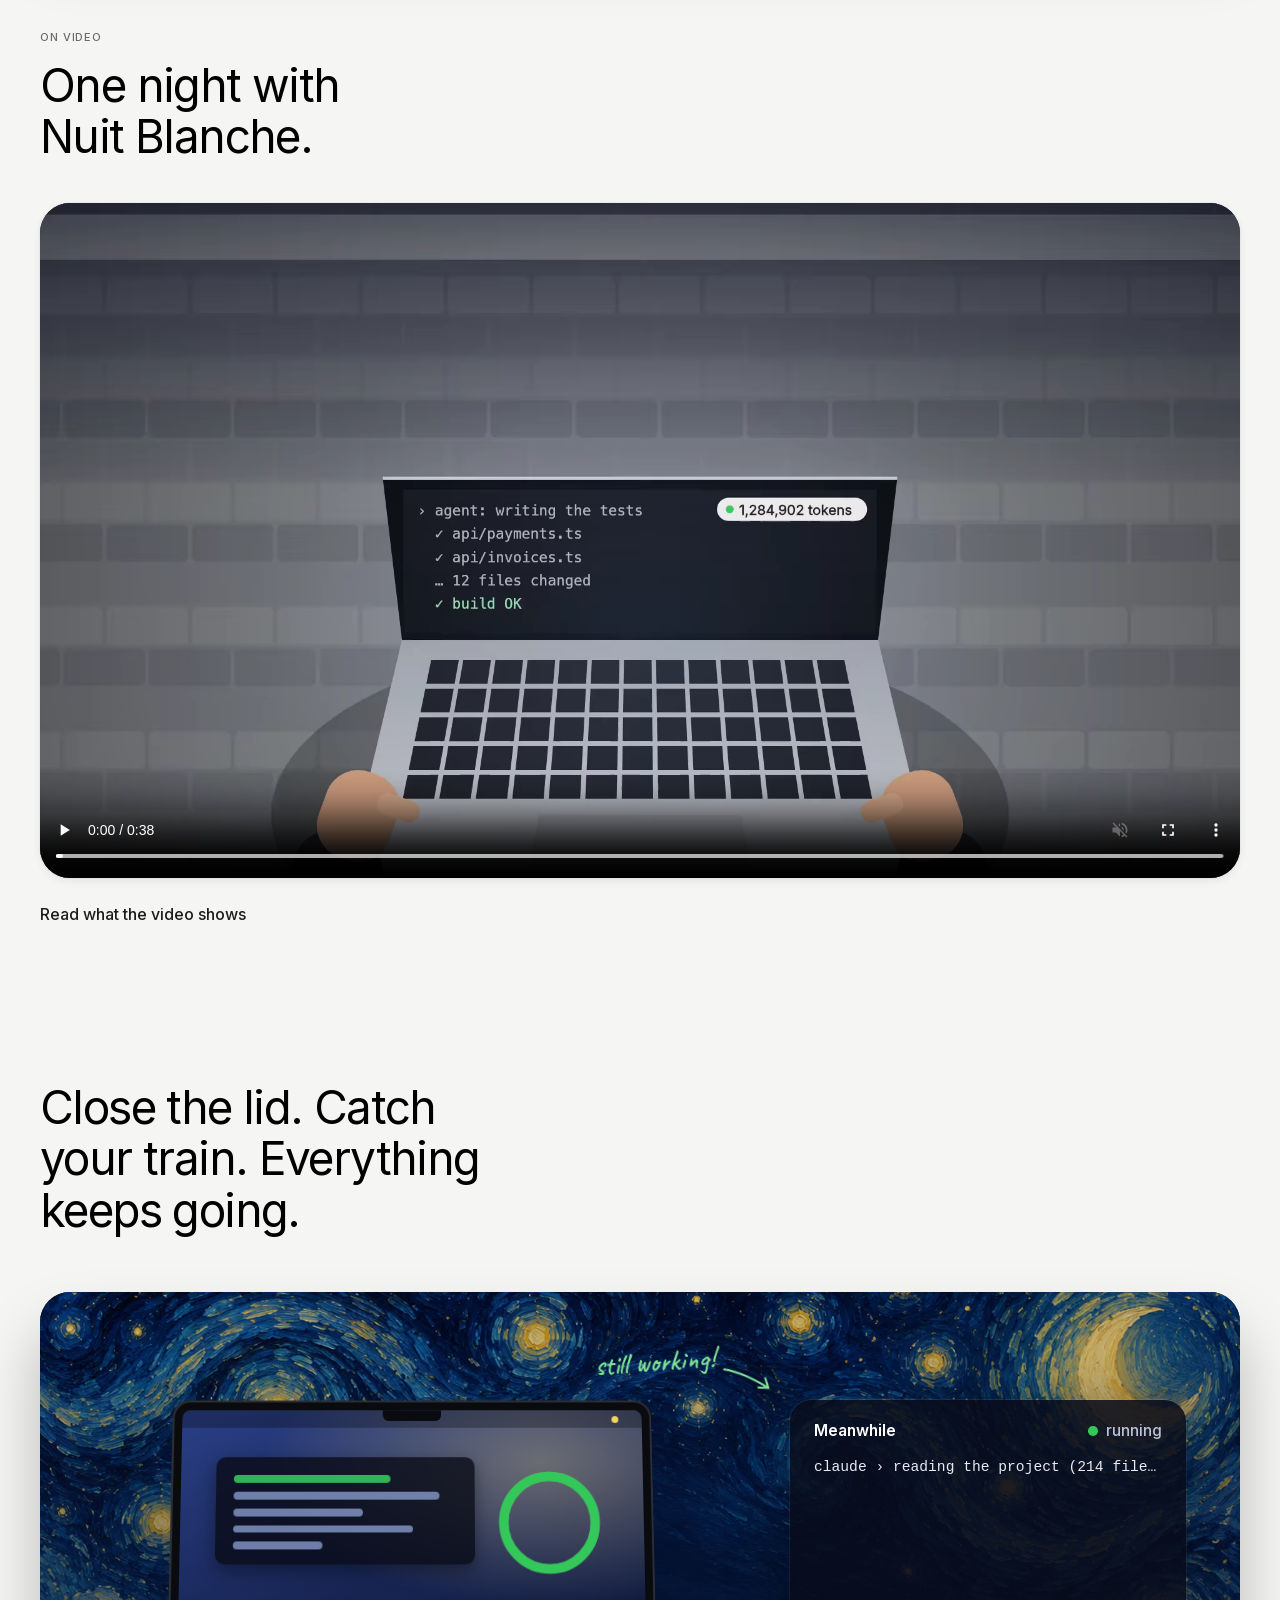
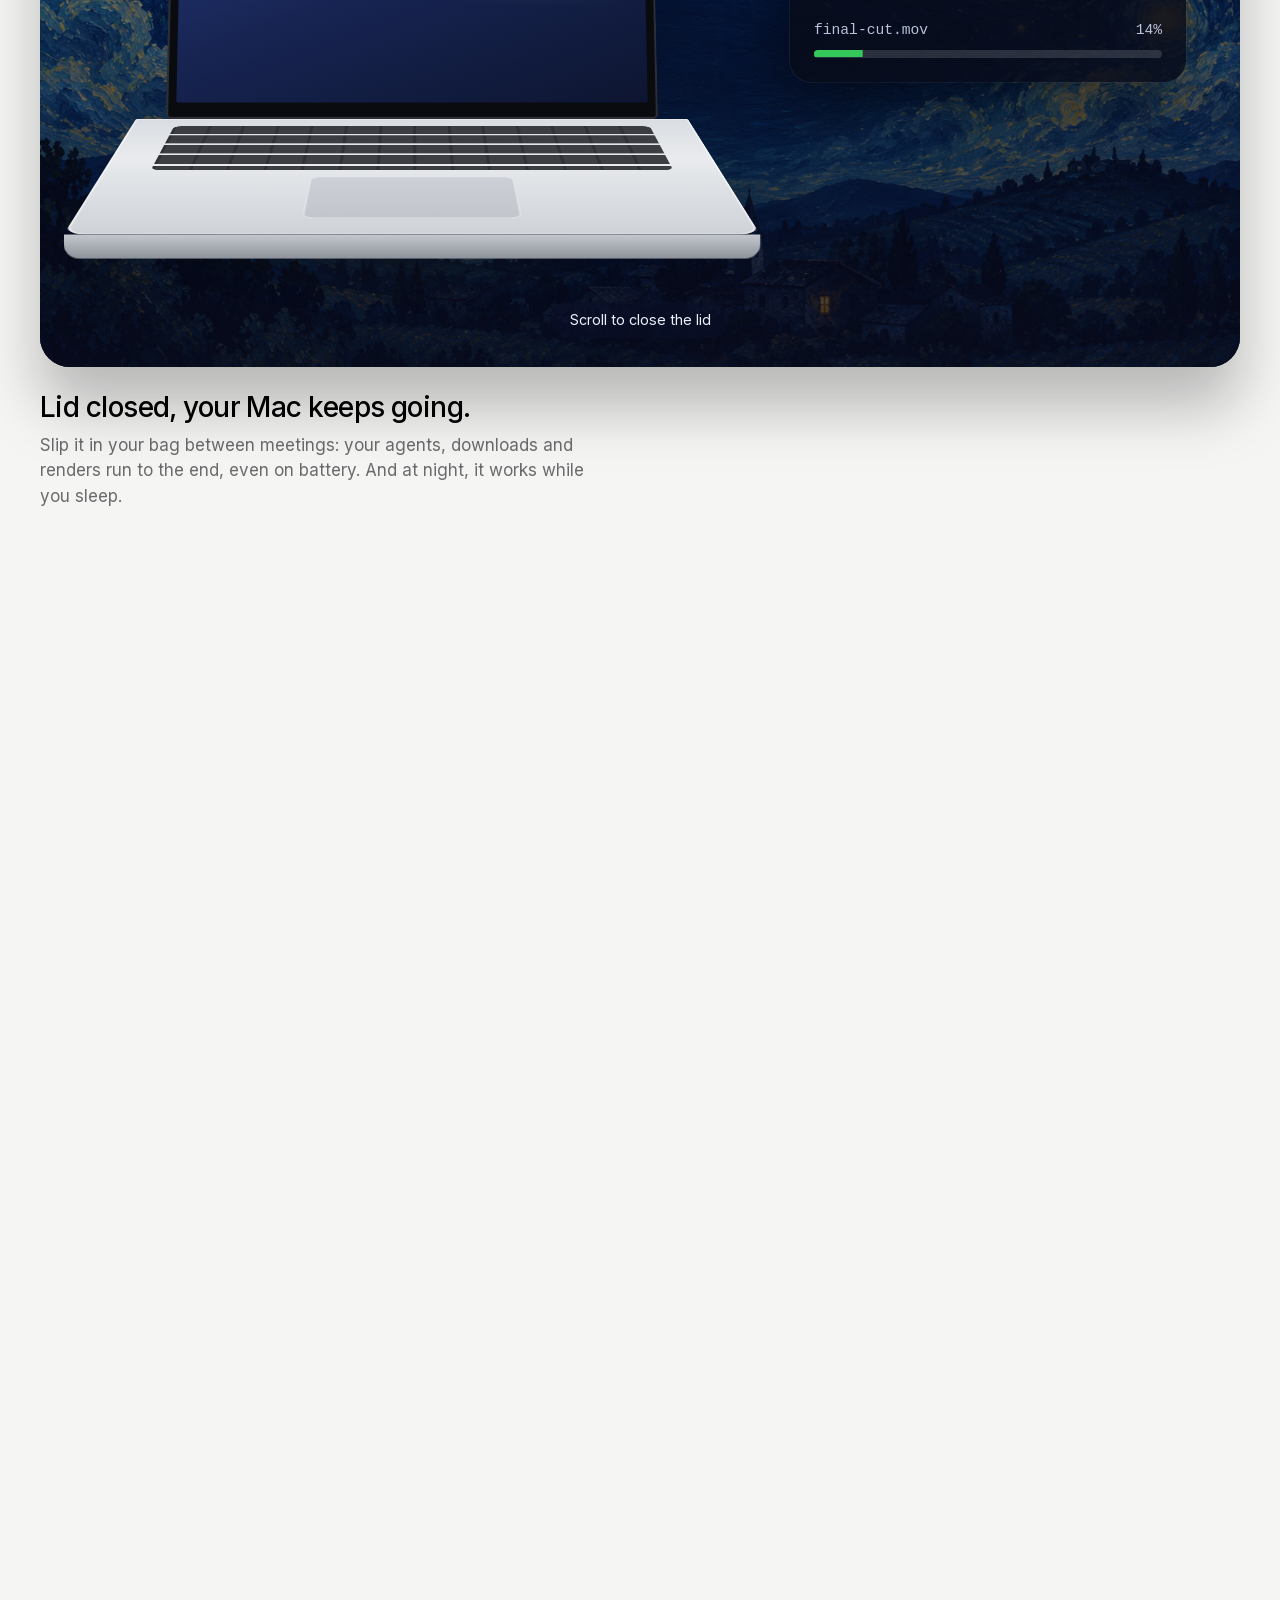
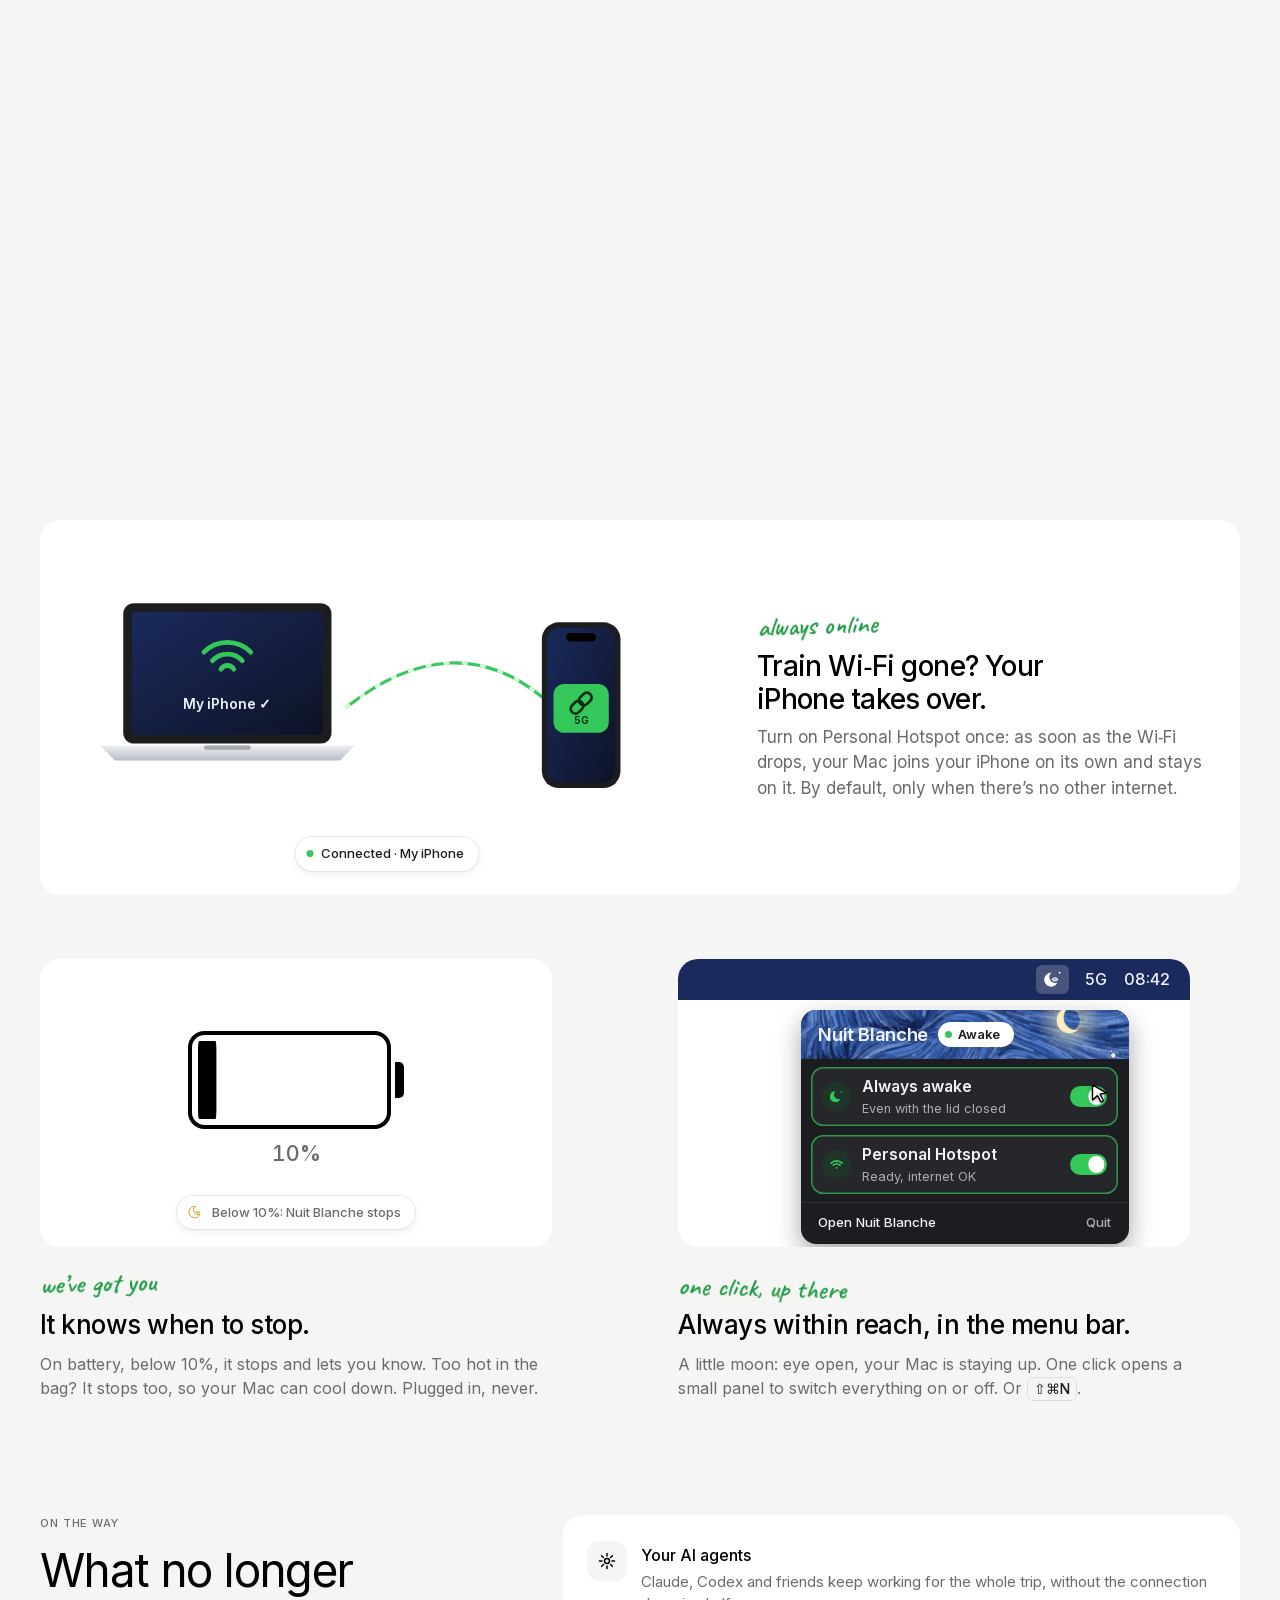
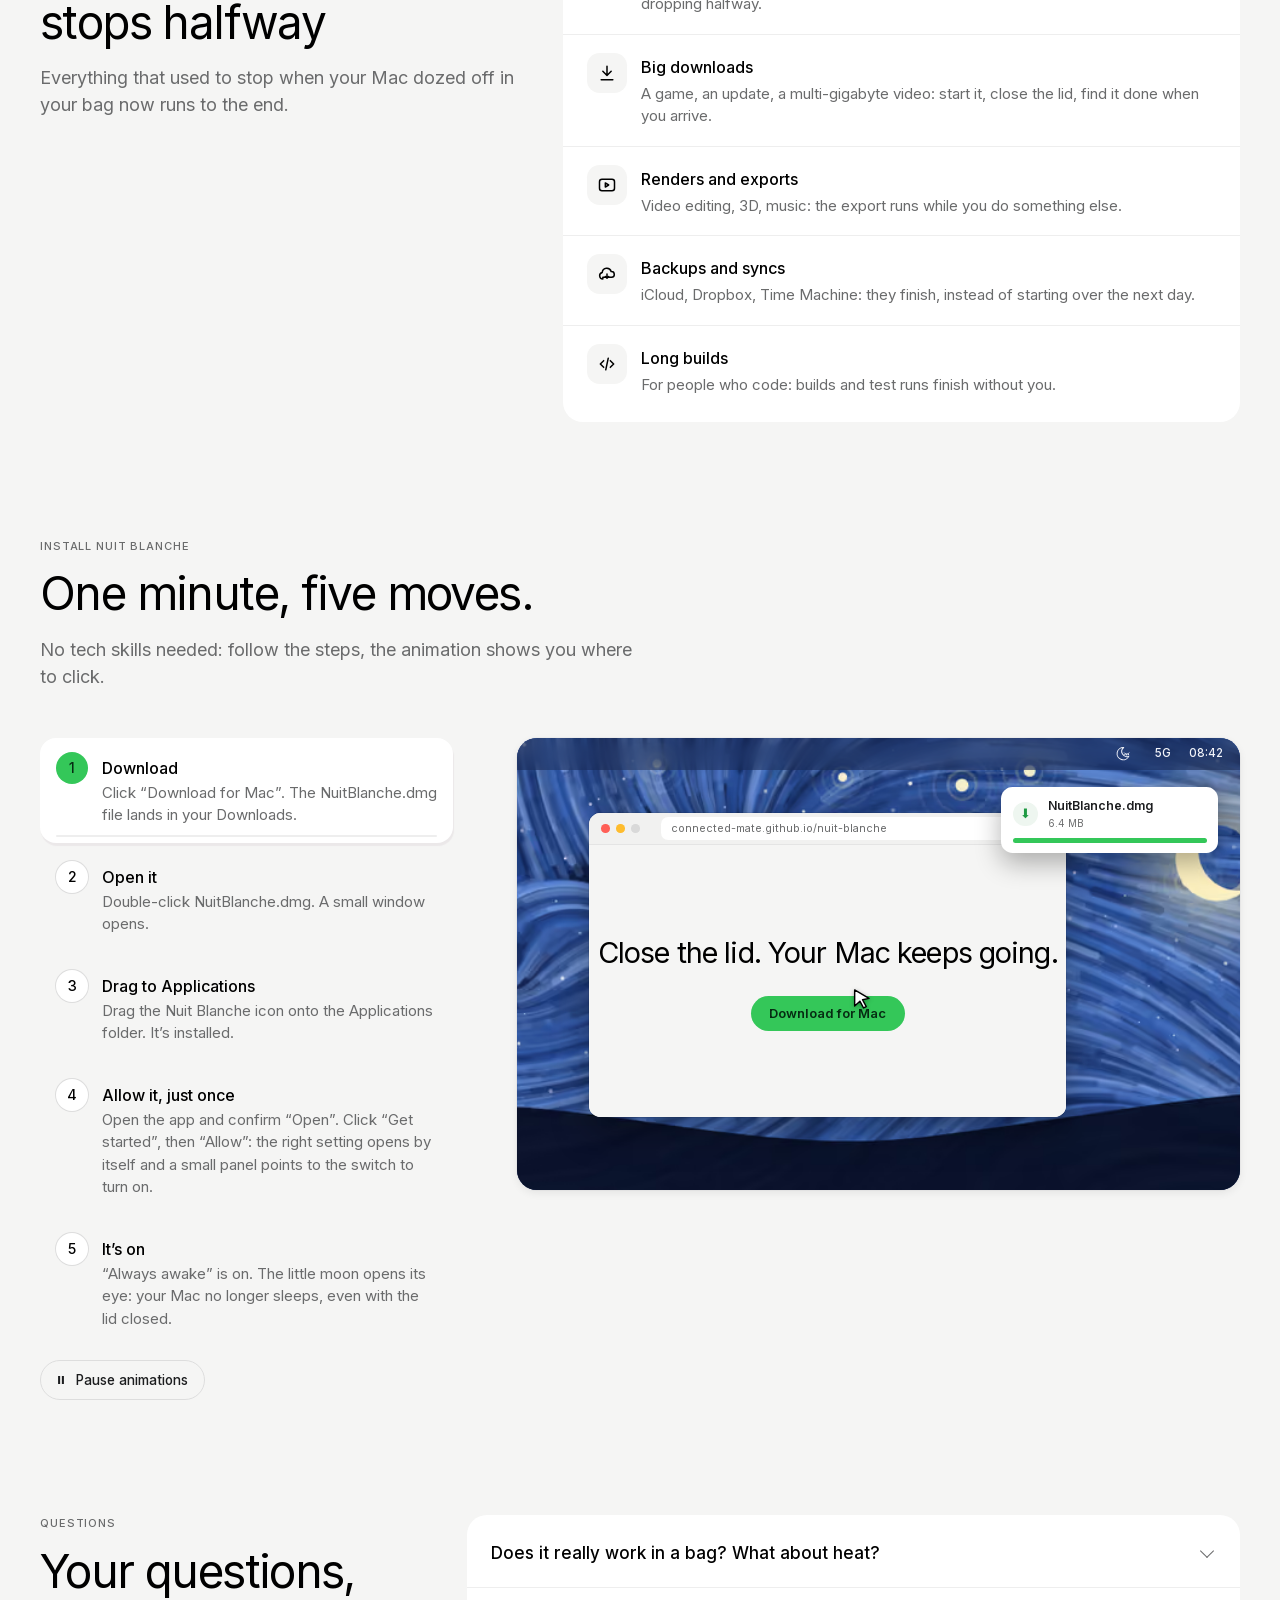
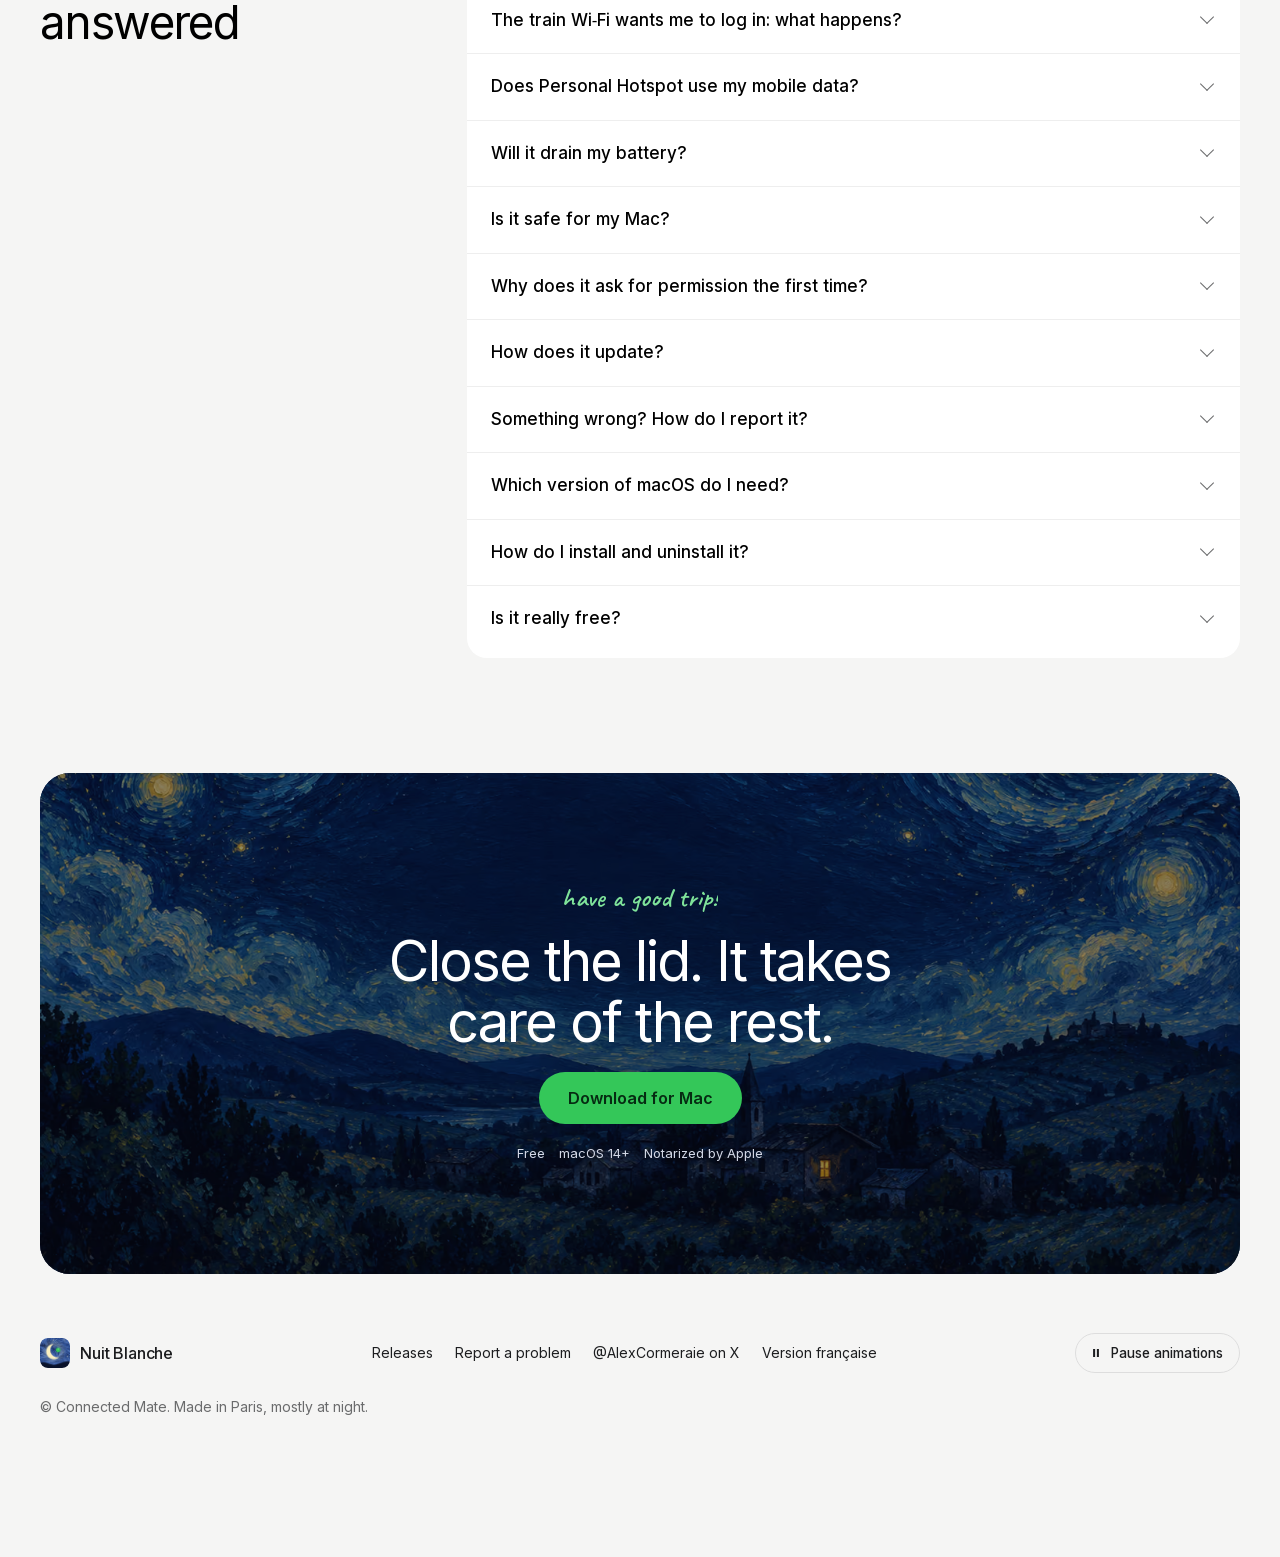
==== commit eeaeec81: "site: update from the app repository Co-Authored-By: Patrick Code <patrick-code@tgv-europe.sncf.fr>" ====
--- a/docs/index.html
+++ b/docs/index.html
@@ -195,10 +195,11 @@
   <details class="video__text" id="video-texte">
     <summary>Lire ce que montre la vidéo</summary>
     <ol>
-        <li>23 h 47. Ton Mac bosse encore… et toi, tu tombes de sommeil.</li>
-        <li>Agents IA, téléchargements, rendus… : sur le Mac, un agent IA travaille et un fichier se télécharge.</li>
-        <li>Tu fermes le capot. D'habitude, il s'endort…</li>
+        <li>Ton agent IA code encore… alors ton Mac reste ouvert, partout : dans la rue, le métro, au café. Le compteur de tokens défile.</li>
+        <li>« Les codeurs IA trimballent leurs portables à moitié ouverts dans les aéroports, les bureaux et les patinoires. » — Business Insider (traduit de l'anglais)</li>
+        <li>Ça, c'est fini : le capot se ferme, le Mac part dans le sac.</li>
         <li>Ton Mac ne dort que si tu le veux. Même capot fermé : le téléchargement et les tests vont jusqu'au bout.</li>
+        <li>Dans le sac, il surveille la chaleur. À 46 °C, notification « Ton Mac chauffe » : écran et Wi‑Fi ralentis, la température redescend. Il se protège tout seul.</li>
         <li>Plus de Wi‑Fi ? Il rejoint ton iPhone, tout seul.</li>
         <li>Dans la barre des menus, un clic sur « Toujours éveillé » : la lune ouvre l'œil. Un seul bouton.</li>
         <li>Nuit Blanche. Ton Mac ne dort plus. Toi, si. Gratuit, pour Mac.</li>
